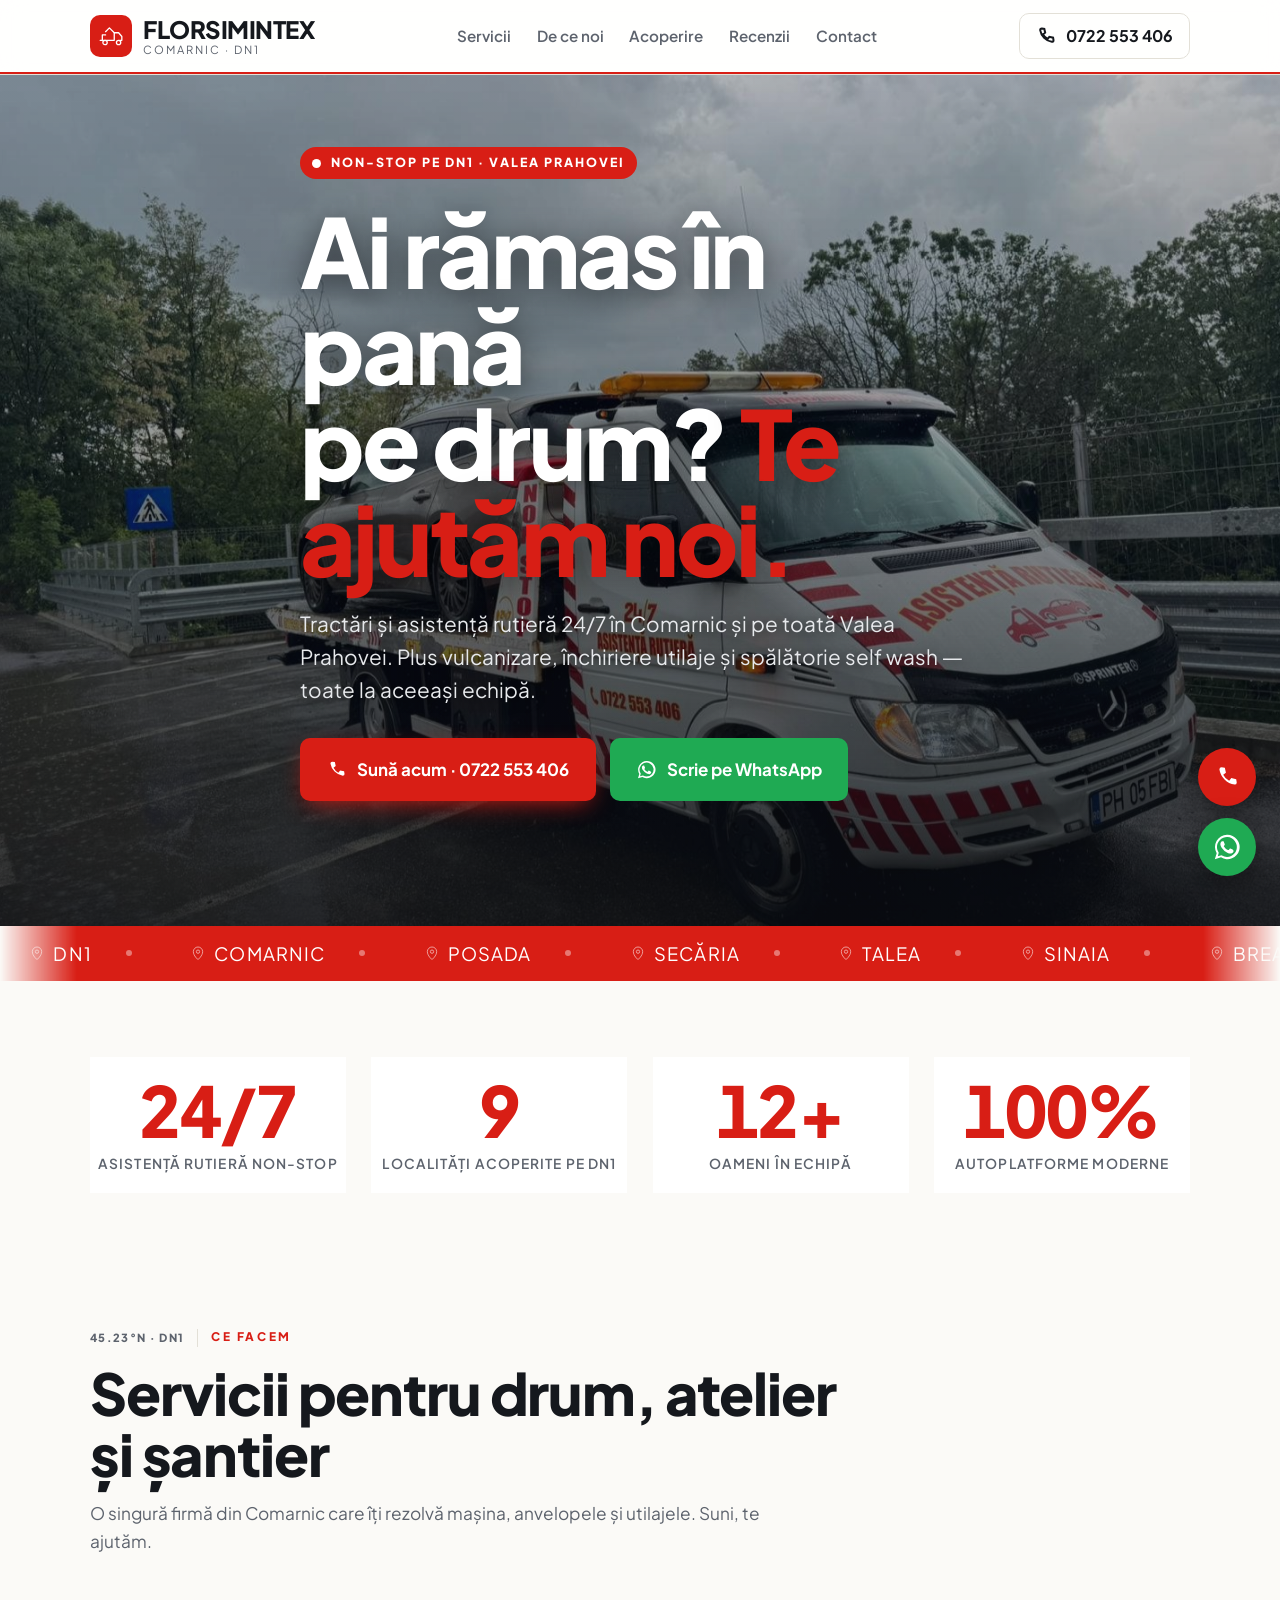
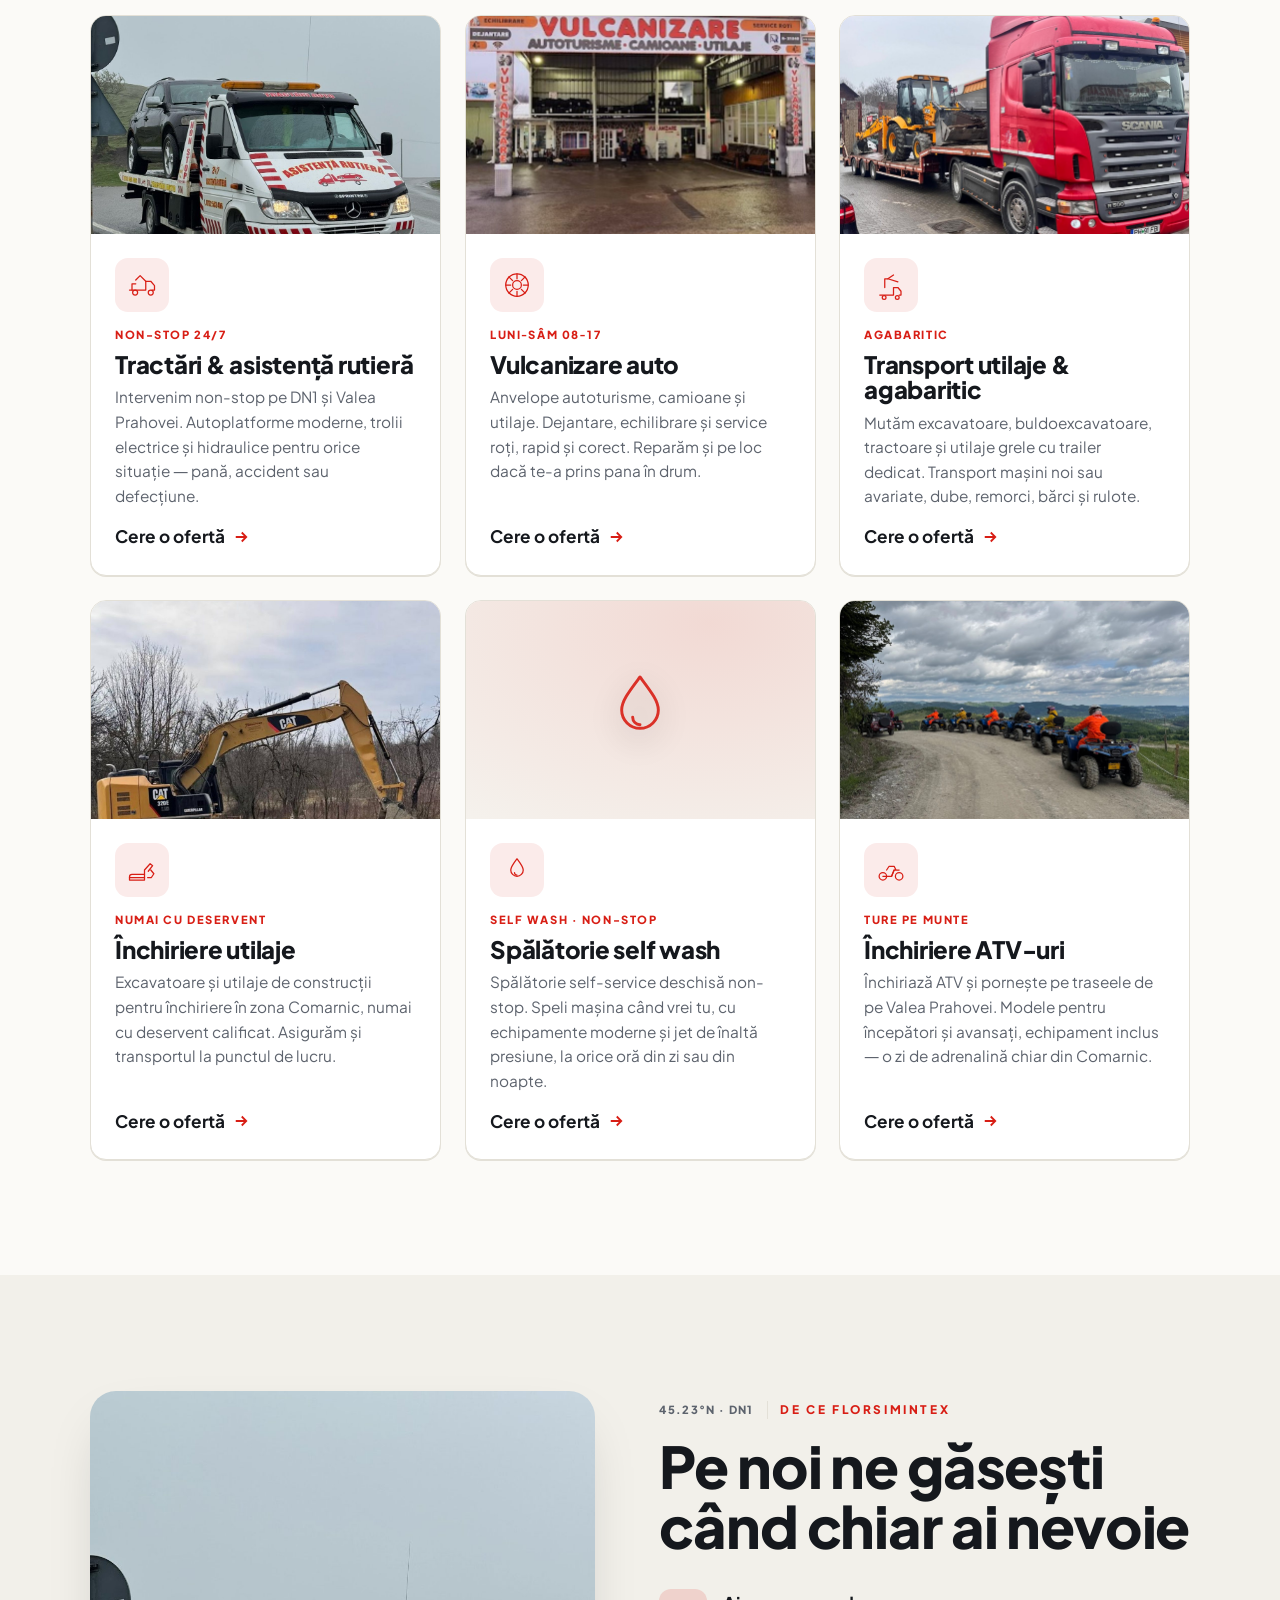
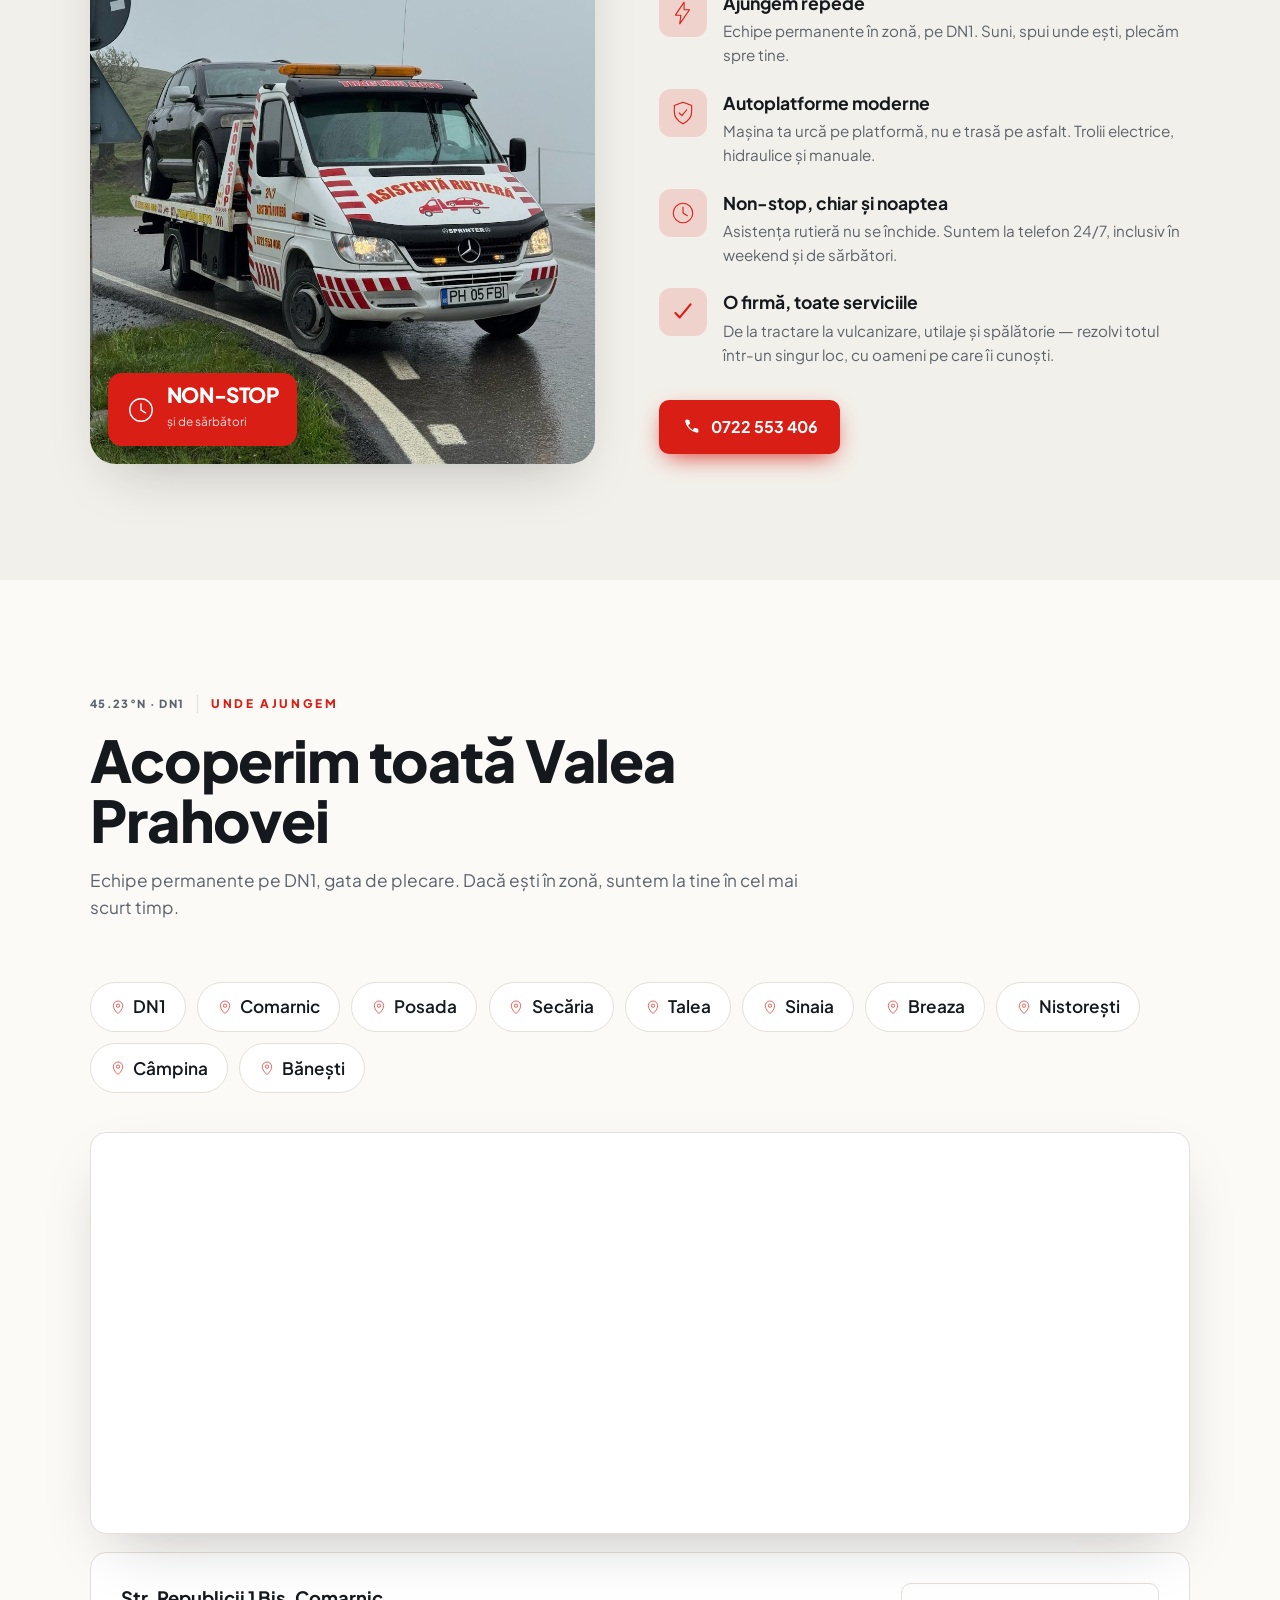
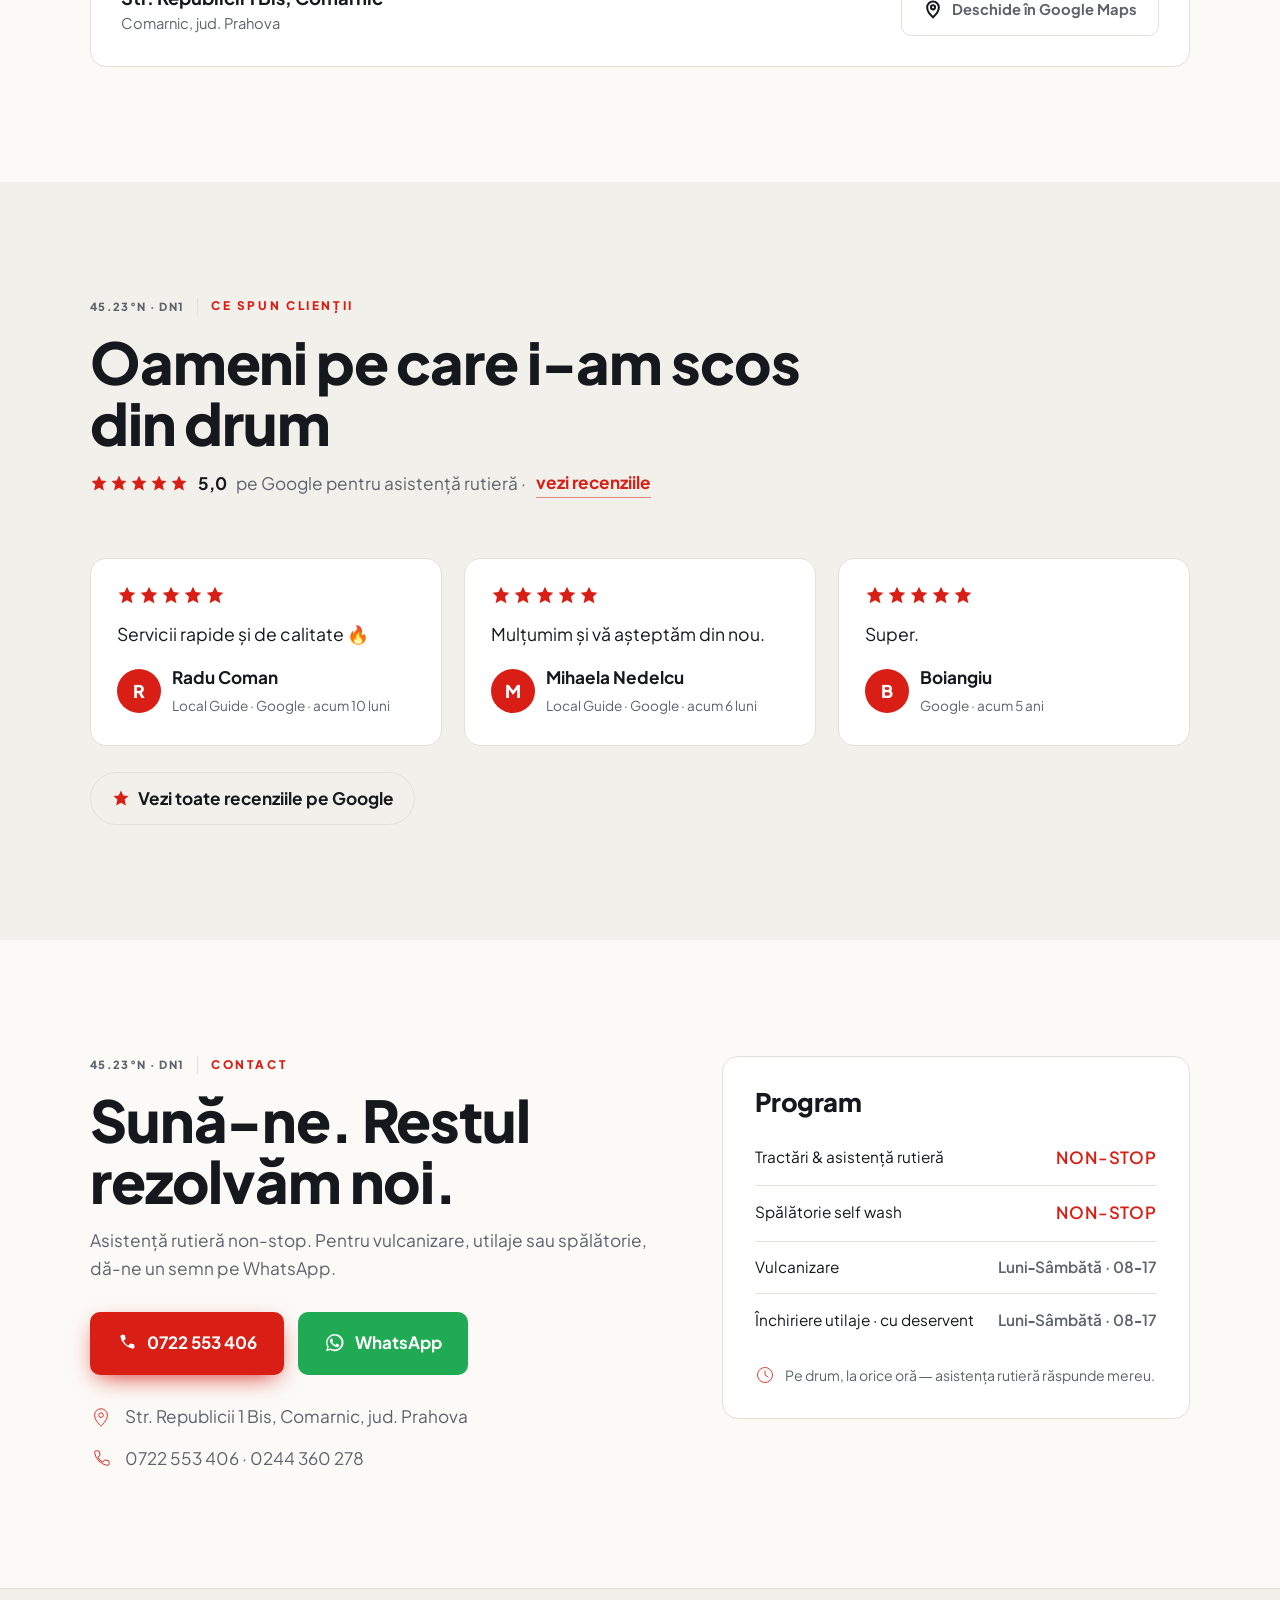
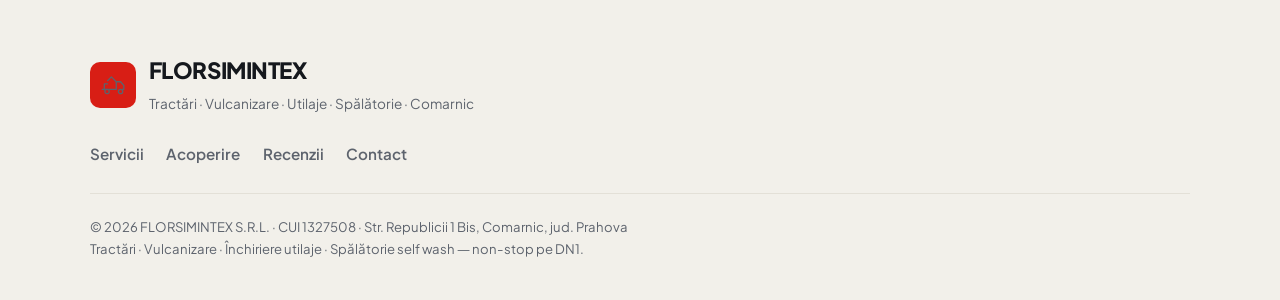
==== clean.html @ 1dc15931 "Hartă: pin pe profilul de vulcanizare (Str. Republicii 1 Bis) + zoom mai apropiat" ====
<!doctype html>
<html lang="ro" class="theme-clean">
<head>
<meta charset="utf-8">
<meta name="viewport" content="width=device-width, initial-scale=1">
<title>FLORSIMINTEX Comarnic — Tractări non-stop, Vulcanizare, Utilaje & Spălătorie</title>
<meta name="description" content="Tractări auto și asistență rutieră non-stop pe DN1 și Valea Prahovei. Vulcanizare, transport și închiriere utilaje, spălătorie auto în Comarnic, Prahova. Sună 0722 553 406.">
<meta name="theme-color" content="#0d0f12">
<meta property="og:title" content="FLORSIMINTEX Comarnic — Tractări non-stop, Vulcanizare, Utilaje & Spălătorie">
<meta property="og:description" content="Tractări auto și asistență rutieră non-stop pe DN1 și Valea Prahovei. Vulcanizare, transport și închiriere utilaje, spălătorie auto în Comarnic, Prahova. Sună 0722 553 406.">
<meta property="og:type" content="website">
<meta property="og:image" content="assets/images/hero-tractare.jpg">
<link rel="preload" as="image" href="assets/images/hero-tractare.jpg" fetchpriority="high">
<link rel="stylesheet" href="css/base.css">
<link rel="stylesheet" href="css/components.css">
<link rel="stylesheet" href="css/theme-clean.css">
<script type="application/ld+json">{"@context":"https://schema.org","@type":"AutoRepair","name":"FLORSIMINTEX S.R.L.","image":"assets/images/hero-tractare.jpg","telephone":"+40722553406","address":{"@type":"PostalAddress","streetAddress":"Str. Republicii 1 Bis","addressLocality":"Comarnic","addressRegion":"Prahova","addressCountry":"RO"},"areaServed":["DN1","Comarnic","Posada","Secăria","Talea","Sinaia","Breaza","Nistorești","Câmpina","Bănești"],"openingHours":"Mo-Su 00:00-24:00","makesOffer":[{"@type":"Offer","name":"Tractări & asistență rutieră"},{"@type":"Offer","name":"Vulcanizare auto"},{"@type":"Offer","name":"Transport utilaje & agabaritic"},{"@type":"Offer","name":"Închiriere utilaje"},{"@type":"Offer","name":"Spălătorie self wash"},{"@type":"Offer","name":"Închiriere ATV-uri"}],"aggregateRating":{"@type":"AggregateRating","ratingValue":"5.0","reviewCount":"3"}}</script>
</head>
<body>

<a class="skip" href="#main">Sari la conținut</a>

<header class="site-head" id="top">
  <div class="wrap head-inner">
    <a class="brand" href="#top" aria-label="FLORSIMINTEX — acasă">
      <span class="brand-mark"><svg viewBox="0 0 48 48" aria-hidden="true"><path d="M4 32h26V18h8l6 7v7h-4"/><path d="M30 18l-9-9-7 7"/><circle cx="13" cy="36" r="4"/><circle cx="38" cy="36" r="4"/><path d="M8 32V22h6"/></svg></span>
      <span class="brand-txt"><b>FLORSIMINTEX</b><i>Comarnic · DN1</i></span>
    </a>
    <nav class="nav" aria-label="Principal">
      <a href="#servicii">Servicii</a>
      <a href="#dece">De ce noi</a>
      <a href="#acoperire">Acoperire</a>
      <a href="#recenzii">Recenzii</a>
      <a href="#contact">Contact</a>
    </nav>
    <div class="head-cta">
      <a class="btn btn-ghost" href="tel:+40722553406"><svg viewBox="0 0 48 48" aria-hidden="true"><path d="M14 6l6 1 2 9-5 4a24 24 0 0 0 11 11l4-5 9 2 1 6a4 4 0 0 1-4 4A34 34 0 0 1 10 10a4 4 0 0 1 4-4z"/></svg><span>0722 553 406</span></a>
      <button class="burger" aria-label="Meniu" aria-expanded="false"><span></span><span></span><span></span></button>
    </div>
  </div>
  <div class="chevron-bar" aria-hidden="true"><span class="chevron-bar__fill"></span></div>
</header>

<main id="main">

  <!-- HERO -->
  <section class="hero">
    <div class="hero-media"><img src="assets/images/hero-tractare.jpg" alt="Autospeciala FLORSIMINTEX tractând un autoturism pe DN1" width="1600" height="1200" fetchpriority="high"></div>
    <div class="hero-overlay"></div>
    <div class="hero-sweep" aria-hidden="true"></div>
    <div class="wrap hero-inner">
      <p class="eyebrow reveal"><span class="ping"></span> Non-stop pe DN1 · Valea Prahovei</p>
      <h1 class="reveal">Ai rămas în pană<br>pe drum? <em>Te ajutăm noi.</em></h1>
      <p class="lead reveal">Tractări și asistență rutieră 24/7 în Comarnic și pe toată Valea Prahovei. Plus vulcanizare, închiriere utilaje și spălătorie self wash — toate la aceeași echipă.</p>
      <div class="hero-actions reveal">
        <a class="btn btn-call" href="tel:+40722553406"><svg viewBox="0 0 48 48" aria-hidden="true"><path d="M14 6l6 1 2 9-5 4a24 24 0 0 0 11 11l4-5 9 2 1 6a4 4 0 0 1-4 4A34 34 0 0 1 10 10a4 4 0 0 1 4-4z"/></svg><span>Sună acum · 0722 553 406</span></a>
        <a class="btn btn-wa" href="https://wa.me/40722553406?text=Bun%C4%83%20ziua!%20Am%20nevoie%20de%20ajutor%20%E2%80%94%20" target="_blank" rel="noopener"><svg viewBox="0 0 32 32" aria-hidden="true"><path d="M16 3a13 13 0 0 0-11 19.6L3 29l6.6-2a13 13 0 1 0 6.4-24zm0 23.6a10.6 10.6 0 0 1-5.4-1.5l-.4-.2-4 1 1-3.9-.3-.4A10.6 10.6 0 1 1 16 26.6zm6-7.9c-.3-.2-2-1-2.3-1.1-.3-.1-.5-.2-.8.2s-.9 1.1-1.1 1.3-.4.2-.8 0a8.6 8.6 0 0 1-4.3-3.7c-.3-.6.3-.5.9-1.8.1-.2 0-.4 0-.6s-.8-1.9-1-2.6c-.3-.7-.6-.6-.8-.6h-.7a1.3 1.3 0 0 0-1 .4 4 4 0 0 0-1.2 2.9 6.9 6.9 0 0 0 1.4 3.6 15.7 15.7 0 0 0 6 5.3c2.2 1 3 1 4.1.9a3.5 3.5 0 0 0 2.3-1.6 2.9 2.9 0 0 0 .2-1.6c0-.2-.3-.3-.6-.5z"/></svg><span>Scrie pe WhatsApp</span></a>
      </div>
      <ul class="hero-chips reveal">
        <li><svg viewBox="0 0 24 24" aria-hidden="true"><path d="M5 13l4 4 10-12"/></svg> Ajungem rapid</li>
        <li><svg viewBox="0 0 24 24" aria-hidden="true"><path d="M5 13l4 4 10-12"/></svg> Autoplatforme moderne</li>
        <li><svg viewBox="0 0 24 24" aria-hidden="true"><path d="M5 13l4 4 10-12"/></svg> Plata pe loc / card</li>
      </ul>
    </div>
  </section>

  <!-- TICKER ZONE -->
  <div class="ticker" aria-label="Zone acoperite">
    <div class="ticker-track">
      <span><svg viewBox="0 0 48 48" aria-hidden="true"><path d="M24 44s14-12 14-24a14 14 0 1 0-28 0c0 12 14 24 14 24z"/><circle cx="24" cy="20" r="5"/></svg>DN1</span><span><svg viewBox="0 0 48 48" aria-hidden="true"><path d="M24 44s14-12 14-24a14 14 0 1 0-28 0c0 12 14 24 14 24z"/><circle cx="24" cy="20" r="5"/></svg>Comarnic</span><span><svg viewBox="0 0 48 48" aria-hidden="true"><path d="M24 44s14-12 14-24a14 14 0 1 0-28 0c0 12 14 24 14 24z"/><circle cx="24" cy="20" r="5"/></svg>Posada</span><span><svg viewBox="0 0 48 48" aria-hidden="true"><path d="M24 44s14-12 14-24a14 14 0 1 0-28 0c0 12 14 24 14 24z"/><circle cx="24" cy="20" r="5"/></svg>Secăria</span><span><svg viewBox="0 0 48 48" aria-hidden="true"><path d="M24 44s14-12 14-24a14 14 0 1 0-28 0c0 12 14 24 14 24z"/><circle cx="24" cy="20" r="5"/></svg>Talea</span><span><svg viewBox="0 0 48 48" aria-hidden="true"><path d="M24 44s14-12 14-24a14 14 0 1 0-28 0c0 12 14 24 14 24z"/><circle cx="24" cy="20" r="5"/></svg>Sinaia</span><span><svg viewBox="0 0 48 48" aria-hidden="true"><path d="M24 44s14-12 14-24a14 14 0 1 0-28 0c0 12 14 24 14 24z"/><circle cx="24" cy="20" r="5"/></svg>Breaza</span><span><svg viewBox="0 0 48 48" aria-hidden="true"><path d="M24 44s14-12 14-24a14 14 0 1 0-28 0c0 12 14 24 14 24z"/><circle cx="24" cy="20" r="5"/></svg>Nistorești</span><span><svg viewBox="0 0 48 48" aria-hidden="true"><path d="M24 44s14-12 14-24a14 14 0 1 0-28 0c0 12 14 24 14 24z"/><circle cx="24" cy="20" r="5"/></svg>Câmpina</span><span><svg viewBox="0 0 48 48" aria-hidden="true"><path d="M24 44s14-12 14-24a14 14 0 1 0-28 0c0 12 14 24 14 24z"/><circle cx="24" cy="20" r="5"/></svg>Bănești</span><span><svg viewBox="0 0 48 48" aria-hidden="true"><path d="M24 44s14-12 14-24a14 14 0 1 0-28 0c0 12 14 24 14 24z"/><circle cx="24" cy="20" r="5"/></svg>DN1</span><span><svg viewBox="0 0 48 48" aria-hidden="true"><path d="M24 44s14-12 14-24a14 14 0 1 0-28 0c0 12 14 24 14 24z"/><circle cx="24" cy="20" r="5"/></svg>Comarnic</span><span><svg viewBox="0 0 48 48" aria-hidden="true"><path d="M24 44s14-12 14-24a14 14 0 1 0-28 0c0 12 14 24 14 24z"/><circle cx="24" cy="20" r="5"/></svg>Posada</span><span><svg viewBox="0 0 48 48" aria-hidden="true"><path d="M24 44s14-12 14-24a14 14 0 1 0-28 0c0 12 14 24 14 24z"/><circle cx="24" cy="20" r="5"/></svg>Secăria</span><span><svg viewBox="0 0 48 48" aria-hidden="true"><path d="M24 44s14-12 14-24a14 14 0 1 0-28 0c0 12 14 24 14 24z"/><circle cx="24" cy="20" r="5"/></svg>Talea</span><span><svg viewBox="0 0 48 48" aria-hidden="true"><path d="M24 44s14-12 14-24a14 14 0 1 0-28 0c0 12 14 24 14 24z"/><circle cx="24" cy="20" r="5"/></svg>Sinaia</span><span><svg viewBox="0 0 48 48" aria-hidden="true"><path d="M24 44s14-12 14-24a14 14 0 1 0-28 0c0 12 14 24 14 24z"/><circle cx="24" cy="20" r="5"/></svg>Breaza</span><span><svg viewBox="0 0 48 48" aria-hidden="true"><path d="M24 44s14-12 14-24a14 14 0 1 0-28 0c0 12 14 24 14 24z"/><circle cx="24" cy="20" r="5"/></svg>Nistorești</span><span><svg viewBox="0 0 48 48" aria-hidden="true"><path d="M24 44s14-12 14-24a14 14 0 1 0-28 0c0 12 14 24 14 24z"/><circle cx="24" cy="20" r="5"/></svg>Câmpina</span><span><svg viewBox="0 0 48 48" aria-hidden="true"><path d="M24 44s14-12 14-24a14 14 0 1 0-28 0c0 12 14 24 14 24z"/><circle cx="24" cy="20" r="5"/></svg>Bănești</span><span><svg viewBox="0 0 48 48" aria-hidden="true"><path d="M24 44s14-12 14-24a14 14 0 1 0-28 0c0 12 14 24 14 24z"/><circle cx="24" cy="20" r="5"/></svg>DN1</span><span><svg viewBox="0 0 48 48" aria-hidden="true"><path d="M24 44s14-12 14-24a14 14 0 1 0-28 0c0 12 14 24 14 24z"/><circle cx="24" cy="20" r="5"/></svg>Comarnic</span><span><svg viewBox="0 0 48 48" aria-hidden="true"><path d="M24 44s14-12 14-24a14 14 0 1 0-28 0c0 12 14 24 14 24z"/><circle cx="24" cy="20" r="5"/></svg>Posada</span><span><svg viewBox="0 0 48 48" aria-hidden="true"><path d="M24 44s14-12 14-24a14 14 0 1 0-28 0c0 12 14 24 14 24z"/><circle cx="24" cy="20" r="5"/></svg>Secăria</span><span><svg viewBox="0 0 48 48" aria-hidden="true"><path d="M24 44s14-12 14-24a14 14 0 1 0-28 0c0 12 14 24 14 24z"/><circle cx="24" cy="20" r="5"/></svg>Talea</span><span><svg viewBox="0 0 48 48" aria-hidden="true"><path d="M24 44s14-12 14-24a14 14 0 1 0-28 0c0 12 14 24 14 24z"/><circle cx="24" cy="20" r="5"/></svg>Sinaia</span><span><svg viewBox="0 0 48 48" aria-hidden="true"><path d="M24 44s14-12 14-24a14 14 0 1 0-28 0c0 12 14 24 14 24z"/><circle cx="24" cy="20" r="5"/></svg>Breaza</span><span><svg viewBox="0 0 48 48" aria-hidden="true"><path d="M24 44s14-12 14-24a14 14 0 1 0-28 0c0 12 14 24 14 24z"/><circle cx="24" cy="20" r="5"/></svg>Nistorești</span><span><svg viewBox="0 0 48 48" aria-hidden="true"><path d="M24 44s14-12 14-24a14 14 0 1 0-28 0c0 12 14 24 14 24z"/><circle cx="24" cy="20" r="5"/></svg>Câmpina</span><span><svg viewBox="0 0 48 48" aria-hidden="true"><path d="M24 44s14-12 14-24a14 14 0 1 0-28 0c0 12 14 24 14 24z"/><circle cx="24" cy="20" r="5"/></svg>Bănești</span>
    </div>
  </div>

  <!-- STATS -->
  <section class="stats wrap">
    <div class="stat reveal"><b data-count="24/7">24/7</b><span>asistență rutieră non-stop</span></div><div class="stat reveal"><b data-count="9">9</b><span>localități acoperite pe DN1</span></div><div class="stat reveal"><b data-count="12+">12+</b><span>oameni în echipă</span></div><div class="stat reveal"><b data-count="100%">100%</b><span>autoplatforme moderne</span></div>
  </section>

  <!-- SERVICII -->
  <section class="section" id="servicii">
    <div class="wrap">
      <header class="sec-head reveal">
        <p class="kicker">Ce facem</p>
        <h2>Servicii pentru drum, atelier și șantier</h2>
        <p class="sub">O singură firmă din Comarnic care îți rezolvă mașina, anvelopele și utilajele. Suni, te ajutăm.</p>
      </header>
      <div class="services">
        
        <article class="card reveal has-img" style="--i:0">
          <span class="card-glow" aria-hidden="true"></span>
          <div class="card-media"><img src="assets/images/asistenta-rutiera.jpg" alt="Tractări & asistență rutieră — FLORSIMINTEX Comarnic" width="1400" height="1050" loading="lazy"></div>
          <div class="card-body">
            <span class="card-ico"><svg viewBox="0 0 48 48" aria-hidden="true"><path d="M4 32h26V18h8l6 7v7h-4"/><path d="M30 18l-9-9-7 7"/><circle cx="13" cy="36" r="4"/><circle cx="38" cy="36" r="4"/><path d="M8 32V22h6"/></svg></span>
            <span class="card-tag">NON-STOP 24/7</span>
            <h3>Tractări & asistență rutieră</h3>
            <p>Intervenim non-stop pe DN1 și Valea Prahovei. Autoplatforme moderne, trolii electrice și hidraulice pentru orice situație — pană, accident sau defecțiune.</p>
            <a class="card-link" href="https://wa.me/40722553406?text=Bun%C4%83%20ziua!%20Vreau%20detalii%20despre%3A%20Tract%C4%83ri%20%26%20asisten%C8%9B%C4%83%20rutier%C4%83" target="_blank" rel="noopener">Cere o ofertă <svg viewBox="0 0 24 24" aria-hidden="true"><path d="M5 12h14M13 6l6 6-6 6"/></svg></a>
          </div>
        </article>
        <article class="card reveal has-img" style="--i:1">
          <span class="card-glow" aria-hidden="true"></span>
          <div class="card-media"><img src="assets/images/vulcanizare-atelier.jpg" alt="Vulcanizare auto — FLORSIMINTEX Comarnic" width="1400" height="1050" loading="lazy"></div>
          <div class="card-body">
            <span class="card-ico"><svg viewBox="0 0 48 48" aria-hidden="true"><circle cx="24" cy="24" r="18"/><circle cx="24" cy="24" r="7"/><path d="M24 6v8M24 34v8M6 24h8M34 24h8M11 11l6 6M31 31l6 6M37 11l-6 6M17 31l-6 6"/></svg></span>
            <span class="card-tag">Luni–Sâm 08–17</span>
            <h3>Vulcanizare auto</h3>
            <p>Anvelope autoturisme, camioane și utilaje. Dejantare, echilibrare și service roți, rapid și corect. Reparăm și pe loc dacă te-a prins pana în drum.</p>
            <a class="card-link" href="https://wa.me/40722553406?text=Bun%C4%83%20ziua!%20Vreau%20detalii%20despre%3A%20Vulcanizare%20auto" target="_blank" rel="noopener">Cere o ofertă <svg viewBox="0 0 24 24" aria-hidden="true"><path d="M5 12h14M13 6l6 6-6 6"/></svg></a>
          </div>
        </article>
        <article class="card reveal has-img" style="--i:2">
          <span class="card-glow" aria-hidden="true"></span>
          <div class="card-media"><img src="assets/images/transport-utilaje.jpg" alt="Transport utilaje & agabaritic — FLORSIMINTEX Comarnic" width="1400" height="1050" loading="lazy"></div>
          <div class="card-body">
            <span class="card-ico"><svg viewBox="0 0 48 48" aria-hidden="true"><path d="M6 40h22V28h7l5 6v6h-3"/><path d="M14 28V14h5l16 5"/><path d="M19 14l9-6"/><circle cx="13" cy="44" r="3"/><circle cx="34" cy="44" r="3"/></svg></span>
            <span class="card-tag">Agabaritic</span>
            <h3>Transport utilaje & agabaritic</h3>
            <p>Mutăm excavatoare, buldoexcavatoare, tractoare și utilaje grele cu trailer dedicat. Transport mașini noi sau avariate, dube, remorci, bărci și rulote.</p>
            <a class="card-link" href="https://wa.me/40722553406?text=Bun%C4%83%20ziua!%20Vreau%20detalii%20despre%3A%20Transport%20utilaje%20%26%20agabaritic" target="_blank" rel="noopener">Cere o ofertă <svg viewBox="0 0 24 24" aria-hidden="true"><path d="M5 12h14M13 6l6 6-6 6"/></svg></a>
          </div>
        </article>
        <article class="card reveal has-img" style="--i:3">
          <span class="card-glow" aria-hidden="true"></span>
          <div class="card-media"><img src="assets/images/inchiriere-utilaje.jpg" alt="Închiriere utilaje — FLORSIMINTEX Comarnic" width="1400" height="1050" loading="lazy"></div>
          <div class="card-body">
            <span class="card-ico"><svg viewBox="0 0 48 48" aria-hidden="true"><path d="M4 40h24v-9H8a4 4 0 0 0-4 4z"/><path d="M28 31v-7l9-10 4 3-7 9"/><path d="M38 24l5 6-4 6h-6"/><path d="M4 36h24"/></svg></span>
            <span class="card-tag">Numai cu deservent</span>
            <h3>Închiriere utilaje</h3>
            <p>Excavatoare și utilaje de construcții pentru închiriere în zona Comarnic, numai cu deservent calificat. Asigurăm și transportul la punctul de lucru.</p>
            <a class="card-link" href="https://wa.me/40722553406?text=Bun%C4%83%20ziua!%20Vreau%20detalii%20despre%3A%20%C3%8Enchiriere%20utilaje" target="_blank" rel="noopener">Cere o ofertă <svg viewBox="0 0 24 24" aria-hidden="true"><path d="M5 12h14M13 6l6 6-6 6"/></svg></a>
          </div>
        </article>
        <article class="card reveal no-img" style="--i:4">
          <span class="card-glow" aria-hidden="true"></span>
          <div class="card-media card-media--ph" aria-hidden="true"><span class="ph-ico"><svg viewBox="0 0 48 48" aria-hidden="true"><path d="M24 6c-6 8-10 13-10 18a10 10 0 0 0 20 0c0-5-4-10-10-18z"/><path d="M20 28a4 4 0 0 0 4 4"/></svg></span></div>
          <div class="card-body">
            <span class="card-ico"><svg viewBox="0 0 48 48" aria-hidden="true"><path d="M24 6c-6 8-10 13-10 18a10 10 0 0 0 20 0c0-5-4-10-10-18z"/><path d="M20 28a4 4 0 0 0 4 4"/></svg></span>
            <span class="card-tag">Self wash · non-stop</span>
            <h3>Spălătorie self wash</h3>
            <p>Spălătorie self-service deschisă non-stop. Speli mașina când vrei tu, cu echipamente moderne și jet de înaltă presiune, la orice oră din zi sau din noapte.</p>
            <a class="card-link" href="https://wa.me/40722553406?text=Bun%C4%83%20ziua!%20Vreau%20detalii%20despre%3A%20Sp%C4%83l%C4%83torie%20self%20wash" target="_blank" rel="noopener">Cere o ofertă <svg viewBox="0 0 24 24" aria-hidden="true"><path d="M5 12h14M13 6l6 6-6 6"/></svg></a>
          </div>
        </article>
        <article class="card reveal has-img" style="--i:5">
          <span class="card-glow" aria-hidden="true"></span>
          <div class="card-media"><img src="assets/images/inchiriere-atv.jpg" alt="Închiriere ATV-uri — FLORSIMINTEX Comarnic" width="1400" height="1050" loading="lazy"></div>
          <div class="card-body">
            <span class="card-ico"><svg viewBox="0 0 48 48" aria-hidden="true"><circle cx="11" cy="34" r="6"/><circle cx="37" cy="34" r="6"/><path d="M11 34h14l4-10h8M17 24l4-6h8l3 6"/><path d="M29 24l-4 10"/></svg></span>
            <span class="card-tag">Ture pe munte</span>
            <h3>Închiriere ATV-uri</h3>
            <p>Închiriază ATV și pornește pe traseele de pe Valea Prahovei. Modele pentru începători și avansați, echipament inclus — o zi de adrenalină chiar din Comarnic.</p>
            <a class="card-link" href="https://wa.me/40722553406?text=Bun%C4%83%20ziua!%20Vreau%20detalii%20despre%3A%20%C3%8Enchiriere%20ATV-uri" target="_blank" rel="noopener">Cere o ofertă <svg viewBox="0 0 24 24" aria-hidden="true"><path d="M5 12h14M13 6l6 6-6 6"/></svg></a>
          </div>
        </article>
      </div>
    </div>
  </section>

  <!-- DE CE NOI -->
  <section class="section section-alt" id="dece">
    <div class="wrap feature">
      <div class="feature-media reveal">
        <img src="assets/images/asistenta-rutiera.jpg" alt="Platformă de asistență rutieră non-stop FLORSIMINTEX" width="1000" height="1333" loading="lazy">
        <div class="feature-badge"><svg viewBox="0 0 48 48" aria-hidden="true"><circle cx="24" cy="24" r="18"/><path d="M24 13v11l8 5"/></svg><div><b>NON-STOP</b><span>și de sărbători</span></div></div>
      </div>
      <div class="feature-text">
        <p class="kicker reveal">De ce FLORSIMINTEX</p>
        <h2 class="reveal">Pe noi ne găsești când chiar ai nevoie</h2>
        <ul class="why">
          <li class="reveal"><span class="why-ico"><svg viewBox="0 0 48 48" aria-hidden="true"><path d="M26 4 10 28h10l-2 16 18-26H26z"/></svg></span><div><b>Ajungem repede</b><p>Echipe permanente în zonă, pe DN1. Suni, spui unde ești, plecăm spre tine.</p></div></li><li class="reveal"><span class="why-ico"><svg viewBox="0 0 48 48" aria-hidden="true"><path d="M24 4l16 6v12c0 11-7 17-16 22-9-5-16-11-16-22V10z"/><path d="M17 24l5 5 9-11"/></svg></span><div><b>Autoplatforme moderne</b><p>Mașina ta urcă pe platformă, nu e trasă pe asfalt. Trolii electrice, hidraulice și manuale.</p></div></li><li class="reveal"><span class="why-ico"><svg viewBox="0 0 48 48" aria-hidden="true"><circle cx="24" cy="24" r="18"/><path d="M24 13v11l8 5"/></svg></span><div><b>Non-stop, chiar și noaptea</b><p>Asistența rutieră nu se închide. Suntem la telefon 24/7, inclusiv în weekend și de sărbători.</p></div></li><li class="reveal"><span class="why-ico"><svg viewBox="0 0 24 24" aria-hidden="true"><path d="M5 13l4 4 10-12"/></svg></span><div><b>O firmă, toate serviciile</b><p>De la tractare la vulcanizare, utilaje și spălătorie — rezolvi totul într-un singur loc, cu oameni pe care îi cunoști.</p></div></li>
        </ul>
        <a class="btn btn-call reveal" href="tel:+40722553406"><svg viewBox="0 0 48 48" aria-hidden="true"><path d="M14 6l6 1 2 9-5 4a24 24 0 0 0 11 11l4-5 9 2 1 6a4 4 0 0 1-4 4A34 34 0 0 1 10 10a4 4 0 0 1 4-4z"/></svg><span>0722 553 406</span></a>
      </div>
    </div>
  </section>

  <!-- ACOPERIRE -->
  <section class="section" id="acoperire">
    <div class="wrap">
      <header class="sec-head reveal">
        <p class="kicker">Unde ajungem</p>
        <h2>Acoperim toată Valea Prahovei</h2>
        <p class="sub">Echipe permanente pe DN1, gata de plecare. Dacă ești în zonă, suntem la tine în cel mai scurt timp.</p>
      </header>
      <div class="areas reveal">
        <span class="area-pill"><svg viewBox="0 0 48 48" aria-hidden="true"><path d="M24 44s14-12 14-24a14 14 0 1 0-28 0c0 12 14 24 14 24z"/><circle cx="24" cy="20" r="5"/></svg>DN1</span><span class="area-pill"><svg viewBox="0 0 48 48" aria-hidden="true"><path d="M24 44s14-12 14-24a14 14 0 1 0-28 0c0 12 14 24 14 24z"/><circle cx="24" cy="20" r="5"/></svg>Comarnic</span><span class="area-pill"><svg viewBox="0 0 48 48" aria-hidden="true"><path d="M24 44s14-12 14-24a14 14 0 1 0-28 0c0 12 14 24 14 24z"/><circle cx="24" cy="20" r="5"/></svg>Posada</span><span class="area-pill"><svg viewBox="0 0 48 48" aria-hidden="true"><path d="M24 44s14-12 14-24a14 14 0 1 0-28 0c0 12 14 24 14 24z"/><circle cx="24" cy="20" r="5"/></svg>Secăria</span><span class="area-pill"><svg viewBox="0 0 48 48" aria-hidden="true"><path d="M24 44s14-12 14-24a14 14 0 1 0-28 0c0 12 14 24 14 24z"/><circle cx="24" cy="20" r="5"/></svg>Talea</span><span class="area-pill"><svg viewBox="0 0 48 48" aria-hidden="true"><path d="M24 44s14-12 14-24a14 14 0 1 0-28 0c0 12 14 24 14 24z"/><circle cx="24" cy="20" r="5"/></svg>Sinaia</span><span class="area-pill"><svg viewBox="0 0 48 48" aria-hidden="true"><path d="M24 44s14-12 14-24a14 14 0 1 0-28 0c0 12 14 24 14 24z"/><circle cx="24" cy="20" r="5"/></svg>Breaza</span><span class="area-pill"><svg viewBox="0 0 48 48" aria-hidden="true"><path d="M24 44s14-12 14-24a14 14 0 1 0-28 0c0 12 14 24 14 24z"/><circle cx="24" cy="20" r="5"/></svg>Nistorești</span><span class="area-pill"><svg viewBox="0 0 48 48" aria-hidden="true"><path d="M24 44s14-12 14-24a14 14 0 1 0-28 0c0 12 14 24 14 24z"/><circle cx="24" cy="20" r="5"/></svg>Câmpina</span><span class="area-pill"><svg viewBox="0 0 48 48" aria-hidden="true"><path d="M24 44s14-12 14-24a14 14 0 1 0-28 0c0 12 14 24 14 24z"/><circle cx="24" cy="20" r="5"/></svg>Bănești</span>
      </div>
      <div class="map-embed reveal">
        <iframe title="Hartă FLORSIMINTEX — Str. Republicii 1 Bis, Comarnic" src="https://www.google.com/maps?q=VULCANIZARE%20AUTO%20COMARNIC%2C%20Str.%20Republicii%201%20Bis%2C%20Comarnic%2C%20Prahova&z=15&output=embed" loading="lazy" referrerpolicy="no-referrer-when-downgrade"></iframe>
      </div>
      <div class="map-cta reveal">
        <div>
          <b>Str. Republicii 1 Bis, Comarnic</b>
          <span>Comarnic, jud. Prahova</span>
        </div>
        <a class="btn btn-ghost" href="https://maps.app.goo.gl/q3RN5pKrEn8EoF1H6" target="_blank" rel="noopener"><svg viewBox="0 0 48 48" aria-hidden="true"><path d="M24 44s14-12 14-24a14 14 0 1 0-28 0c0 12 14 24 14 24z"/><circle cx="24" cy="20" r="5"/></svg><span>Deschide în Google Maps</span></a>
      </div>
    </div>
  </section>

  <!-- RECENZII -->
  <section class="section section-alt" id="recenzii">
    <div class="wrap">
      <header class="sec-head reveal">
        <p class="kicker">Ce spun clienții</p>
        <h2>Oameni pe care i-am scos din drum</h2>
        <div class="rating-line reveal"><span class="stars"><svg viewBox="0 0 24 24" class="star" aria-hidden="true"><path d="M12 2l3 6.5 7 .8-5.2 4.7L18.5 22 12 18.3 5.5 22l1.7-8L2 9.3l7-.8z"/></svg><svg viewBox="0 0 24 24" class="star" aria-hidden="true"><path d="M12 2l3 6.5 7 .8-5.2 4.7L18.5 22 12 18.3 5.5 22l1.7-8L2 9.3l7-.8z"/></svg><svg viewBox="0 0 24 24" class="star" aria-hidden="true"><path d="M12 2l3 6.5 7 .8-5.2 4.7L18.5 22 12 18.3 5.5 22l1.7-8L2 9.3l7-.8z"/></svg><svg viewBox="0 0 24 24" class="star" aria-hidden="true"><path d="M12 2l3 6.5 7 .8-5.2 4.7L18.5 22 12 18.3 5.5 22l1.7-8L2 9.3l7-.8z"/></svg><svg viewBox="0 0 24 24" class="star" aria-hidden="true"><path d="M12 2l3 6.5 7 .8-5.2 4.7L18.5 22 12 18.3 5.5 22l1.7-8L2 9.3l7-.8z"/></svg></span> <b>5,0</b> pe Google pentru asistență rutieră · <a class="rating-link" href="https://maps.app.goo.gl/4gYi3hnEfFh5eGaT8" target="_blank" rel="noopener">vezi recenziile</a></div>
      </header>
      <div class="reviews" id="reviews-track">
        
        <figure class="review reveal">
          <span class="stars"><svg viewBox="0 0 24 24" class="star" aria-hidden="true"><path d="M12 2l3 6.5 7 .8-5.2 4.7L18.5 22 12 18.3 5.5 22l1.7-8L2 9.3l7-.8z"/></svg><svg viewBox="0 0 24 24" class="star" aria-hidden="true"><path d="M12 2l3 6.5 7 .8-5.2 4.7L18.5 22 12 18.3 5.5 22l1.7-8L2 9.3l7-.8z"/></svg><svg viewBox="0 0 24 24" class="star" aria-hidden="true"><path d="M12 2l3 6.5 7 .8-5.2 4.7L18.5 22 12 18.3 5.5 22l1.7-8L2 9.3l7-.8z"/></svg><svg viewBox="0 0 24 24" class="star" aria-hidden="true"><path d="M12 2l3 6.5 7 .8-5.2 4.7L18.5 22 12 18.3 5.5 22l1.7-8L2 9.3l7-.8z"/></svg><svg viewBox="0 0 24 24" class="star" aria-hidden="true"><path d="M12 2l3 6.5 7 .8-5.2 4.7L18.5 22 12 18.3 5.5 22l1.7-8L2 9.3l7-.8z"/></svg></span>
          <blockquote>Servicii rapide și de calitate 🔥</blockquote>
          <figcaption><span class="avatar">R</span><span><b>Radu Coman</b><i>Local Guide · Google · acum 10 luni</i></span></figcaption>
        </figure>
        <figure class="review reveal">
          <span class="stars"><svg viewBox="0 0 24 24" class="star" aria-hidden="true"><path d="M12 2l3 6.5 7 .8-5.2 4.7L18.5 22 12 18.3 5.5 22l1.7-8L2 9.3l7-.8z"/></svg><svg viewBox="0 0 24 24" class="star" aria-hidden="true"><path d="M12 2l3 6.5 7 .8-5.2 4.7L18.5 22 12 18.3 5.5 22l1.7-8L2 9.3l7-.8z"/></svg><svg viewBox="0 0 24 24" class="star" aria-hidden="true"><path d="M12 2l3 6.5 7 .8-5.2 4.7L18.5 22 12 18.3 5.5 22l1.7-8L2 9.3l7-.8z"/></svg><svg viewBox="0 0 24 24" class="star" aria-hidden="true"><path d="M12 2l3 6.5 7 .8-5.2 4.7L18.5 22 12 18.3 5.5 22l1.7-8L2 9.3l7-.8z"/></svg><svg viewBox="0 0 24 24" class="star" aria-hidden="true"><path d="M12 2l3 6.5 7 .8-5.2 4.7L18.5 22 12 18.3 5.5 22l1.7-8L2 9.3l7-.8z"/></svg></span>
          <blockquote>Mulțumim și vă așteptăm din nou.</blockquote>
          <figcaption><span class="avatar">M</span><span><b>Mihaela Nedelcu</b><i>Local Guide · Google · acum 6 luni</i></span></figcaption>
        </figure>
        <figure class="review reveal">
          <span class="stars"><svg viewBox="0 0 24 24" class="star" aria-hidden="true"><path d="M12 2l3 6.5 7 .8-5.2 4.7L18.5 22 12 18.3 5.5 22l1.7-8L2 9.3l7-.8z"/></svg><svg viewBox="0 0 24 24" class="star" aria-hidden="true"><path d="M12 2l3 6.5 7 .8-5.2 4.7L18.5 22 12 18.3 5.5 22l1.7-8L2 9.3l7-.8z"/></svg><svg viewBox="0 0 24 24" class="star" aria-hidden="true"><path d="M12 2l3 6.5 7 .8-5.2 4.7L18.5 22 12 18.3 5.5 22l1.7-8L2 9.3l7-.8z"/></svg><svg viewBox="0 0 24 24" class="star" aria-hidden="true"><path d="M12 2l3 6.5 7 .8-5.2 4.7L18.5 22 12 18.3 5.5 22l1.7-8L2 9.3l7-.8z"/></svg><svg viewBox="0 0 24 24" class="star" aria-hidden="true"><path d="M12 2l3 6.5 7 .8-5.2 4.7L18.5 22 12 18.3 5.5 22l1.7-8L2 9.3l7-.8z"/></svg></span>
          <blockquote>Super.</blockquote>
          <figcaption><span class="avatar">B</span><span><b>Boiangiu</b><i>Google · acum 5 ani</i></span></figcaption>
        </figure>
      </div>
      <div class="review-dots" aria-label="Navigare recenzii"></div>
      <a class="reviews-all reveal" href="https://maps.app.goo.gl/4gYi3hnEfFh5eGaT8" target="_blank" rel="noopener"><svg viewBox="0 0 24 24" class="star" aria-hidden="true"><path d="M12 2l3 6.5 7 .8-5.2 4.7L18.5 22 12 18.3 5.5 22l1.7-8L2 9.3l7-.8z"/></svg><span>Vezi toate recenziile pe Google</span></a>
    </div>
  </section>

  <!-- CONTACT / CTA -->
  <section class="section contact" id="contact">
    <div class="wrap contact-inner">
      <div class="contact-text">
        <p class="kicker reveal">Contact</p>
        <h2 class="reveal">Sună-ne. Restul rezolvăm noi.</h2>
        <p class="sub reveal">Asistență rutieră non-stop. Pentru vulcanizare, utilaje sau spălătorie, dă-ne un semn pe WhatsApp.</p>
        <div class="contact-actions reveal">
          <a class="btn btn-call" href="tel:+40722553406"><svg viewBox="0 0 48 48" aria-hidden="true"><path d="M14 6l6 1 2 9-5 4a24 24 0 0 0 11 11l4-5 9 2 1 6a4 4 0 0 1-4 4A34 34 0 0 1 10 10a4 4 0 0 1 4-4z"/></svg><span>0722 553 406</span></a>
          <a class="btn btn-wa" href="https://wa.me/40722553406?text=Bun%C4%83%20ziua!%20Am%20nevoie%20de%20ajutor%20%E2%80%94%20" target="_blank" rel="noopener"><svg viewBox="0 0 32 32" aria-hidden="true"><path d="M16 3a13 13 0 0 0-11 19.6L3 29l6.6-2a13 13 0 1 0 6.4-24zm0 23.6a10.6 10.6 0 0 1-5.4-1.5l-.4-.2-4 1 1-3.9-.3-.4A10.6 10.6 0 1 1 16 26.6zm6-7.9c-.3-.2-2-1-2.3-1.1-.3-.1-.5-.2-.8.2s-.9 1.1-1.1 1.3-.4.2-.8 0a8.6 8.6 0 0 1-4.3-3.7c-.3-.6.3-.5.9-1.8.1-.2 0-.4 0-.6s-.8-1.9-1-2.6c-.3-.7-.6-.6-.8-.6h-.7a1.3 1.3 0 0 0-1 .4 4 4 0 0 0-1.2 2.9 6.9 6.9 0 0 0 1.4 3.6 15.7 15.7 0 0 0 6 5.3c2.2 1 3 1 4.1.9a3.5 3.5 0 0 0 2.3-1.6 2.9 2.9 0 0 0 .2-1.6c0-.2-.3-.3-.6-.5z"/></svg><span>WhatsApp</span></a>
        </div>
        <ul class="contact-list reveal">
          <li><svg viewBox="0 0 48 48" aria-hidden="true"><path d="M24 44s14-12 14-24a14 14 0 1 0-28 0c0 12 14 24 14 24z"/><circle cx="24" cy="20" r="5"/></svg><span>Str. Republicii 1 Bis, Comarnic, jud. Prahova</span></li>
          <li><svg viewBox="0 0 48 48" aria-hidden="true"><path d="M14 6l6 1 2 9-5 4a24 24 0 0 0 11 11l4-5 9 2 1 6a4 4 0 0 1-4 4A34 34 0 0 1 10 10a4 4 0 0 1 4-4z"/></svg><span>0722 553 406 · 0244 360 278</span></li>
        </ul>
      </div>
      <div class="hours reveal">
        <h3>Program</h3>
        <table>
          <tr><td>Tractări & asistență rutieră</td><td class="hl">NON-STOP</td></tr>
          <tr><td>Spălătorie self wash</td><td class="hl">NON-STOP</td></tr>
          <tr><td>Vulcanizare</td><td>Luni–Sâmbătă · 08–17</td></tr>
          <tr><td>Închiriere utilaje · cu deservent</td><td>Luni–Sâmbătă · 08–17</td></tr>
        </table>
        <p class="hours-note"><svg viewBox="0 0 48 48" aria-hidden="true"><circle cx="24" cy="24" r="18"/><path d="M24 13v11l8 5"/></svg> Pe drum, la orice oră — asistența rutieră răspunde mereu.</p>
      </div>
    </div>
  </section>
</main>

<footer class="site-foot">
  <div class="wrap foot-inner">
    <div class="foot-brand">
      <span class="brand-mark"><svg viewBox="0 0 48 48" aria-hidden="true"><path d="M4 32h26V18h8l6 7v7h-4"/><path d="M30 18l-9-9-7 7"/><circle cx="13" cy="36" r="4"/><circle cx="38" cy="36" r="4"/><path d="M8 32V22h6"/></svg></span>
      <div><b>FLORSIMINTEX</b><span>Tractări · Vulcanizare · Utilaje · Spălătorie · Comarnic</span></div>
    </div>
    <nav class="foot-nav" aria-label="Footer">
      <a href="#servicii">Servicii</a><a href="#acoperire">Acoperire</a><a href="#recenzii">Recenzii</a><a href="#contact">Contact</a>
    </nav>
    <p class="foot-legal">© <span id="y"></span> FLORSIMINTEX S.R.L. · CUI 1327508 · Str. Republicii 1 Bis, Comarnic, jud. Prahova<br>Tractări · Vulcanizare · Închiriere utilaje · Spălătorie self wash — non-stop pe DN1.</p>
  </div>
</footer>

<!-- BUTOANE FLOTANTE (desktop) -->
<div class="dock">
  <a class="dock-btn dock-call" href="tel:+40722553406" aria-label="Sună acum"><svg viewBox="0 0 48 48" aria-hidden="true"><path d="M14 6l6 1 2 9-5 4a24 24 0 0 0 11 11l4-5 9 2 1 6a4 4 0 0 1-4 4A34 34 0 0 1 10 10a4 4 0 0 1 4-4z"/></svg></a>
  <a class="dock-btn dock-wa" href="https://wa.me/40722553406?text=Bun%C4%83%20ziua!%20Am%20nevoie%20de%20ajutor%20%E2%80%94%20" target="_blank" rel="noopener" aria-label="Scrie pe WhatsApp"><svg viewBox="0 0 32 32" aria-hidden="true"><path d="M16 3a13 13 0 0 0-11 19.6L3 29l6.6-2a13 13 0 1 0 6.4-24zm0 23.6a10.6 10.6 0 0 1-5.4-1.5l-.4-.2-4 1 1-3.9-.3-.4A10.6 10.6 0 1 1 16 26.6zm6-7.9c-.3-.2-2-1-2.3-1.1-.3-.1-.5-.2-.8.2s-.9 1.1-1.1 1.3-.4.2-.8 0a8.6 8.6 0 0 1-4.3-3.7c-.3-.6.3-.5.9-1.8.1-.2 0-.4 0-.6s-.8-1.9-1-2.6c-.3-.7-.6-.6-.8-.6h-.7a1.3 1.3 0 0 0-1 .4 4 4 0 0 0-1.2 2.9 6.9 6.9 0 0 0 1.4 3.6 15.7 15.7 0 0 0 6 5.3c2.2 1 3 1 4.1.9a3.5 3.5 0 0 0 2.3-1.6 2.9 2.9 0 0 0 .2-1.6c0-.2-.3-.3-.6-.5z"/></svg></a>
</div>

<!-- BARĂ FIXĂ DE APEL (mobil) -->
<div class="callbar">
  <a class="callbar-call" href="tel:+40722553406"><svg viewBox="0 0 48 48" aria-hidden="true"><path d="M14 6l6 1 2 9-5 4a24 24 0 0 0 11 11l4-5 9 2 1 6a4 4 0 0 1-4 4A34 34 0 0 1 10 10a4 4 0 0 1 4-4z"/></svg><span>Sună acum · 0722 553 406</span></a>
  <a class="callbar-wa" href="https://wa.me/40722553406?text=Bun%C4%83%20ziua!%20Am%20nevoie%20de%20ajutor%20%E2%80%94%20" target="_blank" rel="noopener" aria-label="Scrie pe WhatsApp"><svg viewBox="0 0 32 32" aria-hidden="true"><path d="M16 3a13 13 0 0 0-11 19.6L3 29l6.6-2a13 13 0 1 0 6.4-24zm0 23.6a10.6 10.6 0 0 1-5.4-1.5l-.4-.2-4 1 1-3.9-.3-.4A10.6 10.6 0 1 1 16 26.6zm6-7.9c-.3-.2-2-1-2.3-1.1-.3-.1-.5-.2-.8.2s-.9 1.1-1.1 1.3-.4.2-.8 0a8.6 8.6 0 0 1-4.3-3.7c-.3-.6.3-.5.9-1.8.1-.2 0-.4 0-.6s-.8-1.9-1-2.6c-.3-.7-.6-.6-.8-.6h-.7a1.3 1.3 0 0 0-1 .4 4 4 0 0 0-1.2 2.9 6.9 6.9 0 0 0 1.4 3.6 15.7 15.7 0 0 0 6 5.3c2.2 1 3 1 4.1.9a3.5 3.5 0 0 0 2.3-1.6 2.9 2.9 0 0 0 .2-1.6c0-.2-.3-.3-.6-.5z"/></svg></a>
</div>

<script src="js/app.js" defer></script>
</body>
</html>
---- css/base.css ----
/* ============================================================
   FLORSIMINTEX · base.css
   Reset, fonturi self-hosted, tokens neutri, layout primitives,
   header / footer / butoane de bază, animații.
   Culorile + atmosfera vin din css/theme-*.css (suprascriu --vars).
   ============================================================ */

/* ---------- fonturi self-hosted (zero request extern, GDPR-friendly) ---------- */
@font-face{font-family:'Anton';font-style:normal;font-weight:400;font-display:swap;
  src:url(../assets/fonts/anton-latin-ext.woff2) format('woff2');
  unicode-range:U+0100-02BA,U+0102-0103,U+0110-0111,U+0118-0119,U+015E-015F,U+0162-0163,U+0218-021B,U+1E00-1EFF,U+2C60-2C7F,U+A720-A7FF;}
@font-face{font-family:'Anton';font-style:normal;font-weight:400;font-display:swap;
  src:url(../assets/fonts/anton-latin.woff2) format('woff2');
  unicode-range:U+0000-00FF,U+0131,U+0152-0153,U+2000-206F,U+20AC,U+2122,U+2212;}
@font-face{font-family:'PJS';font-weight:400;font-display:swap;src:url(../assets/fonts/pjs-400-latin-ext.woff2) format('woff2');unicode-range:U+0100-024F,U+0218-021B,U+1E00-1EFF;}
@font-face{font-family:'PJS';font-weight:400;font-display:swap;src:url(../assets/fonts/pjs-400-latin.woff2) format('woff2');unicode-range:U+0000-00FF;}
@font-face{font-family:'PJS';font-weight:500;font-display:swap;src:url(../assets/fonts/pjs-500-latin-ext.woff2) format('woff2');unicode-range:U+0100-024F,U+0218-021B,U+1E00-1EFF;}
@font-face{font-family:'PJS';font-weight:500;font-display:swap;src:url(../assets/fonts/pjs-500-latin.woff2) format('woff2');unicode-range:U+0000-00FF;}
@font-face{font-family:'PJS';font-weight:600;font-display:swap;src:url(../assets/fonts/pjs-600-latin-ext.woff2) format('woff2');unicode-range:U+0100-024F,U+0218-021B,U+1E00-1EFF;}
@font-face{font-family:'PJS';font-weight:600;font-display:swap;src:url(../assets/fonts/pjs-600-latin.woff2) format('woff2');unicode-range:U+0000-00FF;}
@font-face{font-family:'PJS';font-weight:700;font-display:swap;src:url(../assets/fonts/pjs-700-latin-ext.woff2) format('woff2');unicode-range:U+0100-024F,U+0218-021B,U+1E00-1EFF;}
@font-face{font-family:'PJS';font-weight:700;font-display:swap;src:url(../assets/fonts/pjs-700-latin.woff2) format('woff2');unicode-range:U+0000-00FF;}
@font-face{font-family:'PJS';font-weight:800;font-display:swap;src:url(../assets/fonts/pjs-800-latin-ext.woff2) format('woff2');unicode-range:U+0100-024F,U+0218-021B,U+1E00-1EFF;}
@font-face{font-family:'PJS';font-weight:800;font-display:swap;src:url(../assets/fonts/pjs-800-latin.woff2) format('woff2');unicode-range:U+0000-00FF;}

/* ---------- tokens impliciti (suprascriși de teme) ---------- */
:root{
  --bg:#0d0f12; --bg2:#121519; --surface:#16191e; --surface2:#1c2026;
  --line:#272c33; --text:#f2f3f1; --muted:#9aa1ab;
  --accent:#ff2e2e; --accent2:#ffb300; --accent-ink:#fff;
  --wa:#25d366; --wa-ink:#0a3d1f;
  --font-display:'Anton',Impact,'Arial Narrow Bold',sans-serif;
  --font-body:'PJS',system-ui,-apple-system,Segoe UI,Roboto,sans-serif;
  --maxw:1180px; --pad:clamp(20px,5vw,40px);
  --r:16px; --r-sm:10px; --r-lg:26px;
  --shadow:0 18px 50px rgba(0,0,0,.45);
  --ease:cubic-bezier(.2,.7,.2,1);
  --hero-grad:linear-gradient(180deg,rgba(8,9,11,.35) 0%,rgba(8,9,11,.55) 45%,rgba(8,9,11,.92) 100%);
}

/* ---------- reset ---------- */
*,*::before,*::after{box-sizing:border-box;margin:0;padding:0}
html{scroll-behavior:smooth;-webkit-text-size-adjust:100%}
@media (prefers-reduced-motion:reduce){html{scroll-behavior:auto}}
body{
  font-family:var(--font-body);background:var(--bg);color:var(--text);
  line-height:1.6;font-size:clamp(1rem,.97rem + .2vw,1.075rem);
  -webkit-font-smoothing:antialiased;text-rendering:optimizeLegibility;overflow-x:hidden;
}
img,svg{display:block;max-width:100%}
img{height:auto}
a{color:inherit;text-decoration:none}
ul{list-style:none}
h1,h2,h3{line-height:1.05;font-weight:400}
button{font:inherit;cursor:pointer;border:0;background:none;color:inherit}
:focus-visible{outline:3px solid var(--accent);outline-offset:3px;border-radius:4px}
::selection{background:var(--accent);color:var(--accent-ink)}

/* ---------- layout primitives ---------- */
.wrap{width:100%;max-width:var(--maxw);margin-inline:auto;padding-inline:var(--pad)}
.section{padding:clamp(64px,9vw,120px) 0}
.section-alt{background:var(--bg2)}
.kicker{font-family:var(--font-body);font-weight:800;text-transform:uppercase;letter-spacing:.22em;
  font-size:.74rem;color:var(--accent);margin-bottom:1rem;display:flex;align-items:center;gap:.6rem}
.sec-head{max-width:60ch;margin-bottom:clamp(36px,5vw,60px)}
.sec-head h2,.feature-text h2,.contact-text h2{
  font-family:var(--font-display);font-size:clamp(2rem,1.3rem + 3.4vw,3.6rem);
  letter-spacing:.005em;text-transform:uppercase}
.sub{color:var(--muted);font-size:1.08rem;margin-top:1rem;max-width:56ch}

/* ---------- skip link ---------- */
.skip{position:fixed;left:12px;top:-60px;z-index:200;background:var(--accent);color:var(--accent-ink);
  padding:10px 16px;border-radius:8px;font-weight:700;transition:top .2s}
.skip:focus{top:12px}

/* ---------- butoane ---------- */
.btn{display:inline-flex;align-items:center;gap:.6rem;font-weight:700;font-size:1rem;
  padding:.85em 1.3em;border-radius:var(--r-sm);transition:transform .2s var(--ease),box-shadow .2s,background .2s,border-color .2s;
  border:1px solid transparent;white-space:nowrap}
.btn svg{width:1.25em;height:1.25em;flex:none}
.btn:active{transform:translateY(1px)}
.btn-call{background:var(--accent);color:var(--accent-ink);box-shadow:0 8px 24px -8px var(--accent)}
.btn-call:hover{transform:translateY(-3px);box-shadow:0 14px 30px -10px var(--accent)}
.btn-call svg{fill:currentColor;stroke:none}
.btn-wa{background:var(--wa);color:#053a1c}
.btn-wa svg{fill:currentColor;stroke:none}
.btn-wa:hover{transform:translateY(-3px);box-shadow:0 12px 28px -10px var(--wa)}
.btn-ghost{background:transparent;border-color:var(--line);color:var(--text)}
.btn-ghost svg{fill:none;stroke:currentColor;stroke-width:2}
.btn-ghost:hover{border-color:var(--accent);color:var(--accent)}

/* iconițele inline din .btn-ghost / generale: linie */
.btn-ghost svg path,.btn-ghost svg circle{vector-effect:non-scaling-stroke}

/* ---------- HEADER ---------- */
.site-head{position:sticky;top:0;z-index:100;background:color-mix(in srgb,var(--bg) 86%,transparent);
  backdrop-filter:blur(12px);border-bottom:1px solid var(--line)}
.head-inner{display:flex;align-items:center;justify-content:space-between;gap:20px;height:72px}
.brand{display:flex;align-items:center;gap:.7rem}
.brand-mark{display:grid;place-items:center;width:42px;height:42px;border-radius:10px;
  background:var(--accent);color:var(--accent-ink);flex:none}
.brand-mark svg{width:26px;height:26px;fill:none;stroke:currentColor;stroke-width:2.4;stroke-linejoin:round;stroke-linecap:round}
.brand-txt{display:flex;flex-direction:column;line-height:1}
.brand-txt b{font-family:var(--font-display);font-size:1.5rem;letter-spacing:.04em}
.brand-txt i{font-style:normal;font-size:.7rem;letter-spacing:.18em;text-transform:uppercase;color:var(--muted);margin-top:3px}
.nav{display:flex;gap:1.6rem}
.nav a{font-weight:600;font-size:.95rem;color:var(--muted);position:relative;padding:4px 0;transition:color .2s}
.nav a::after{content:"";position:absolute;left:0;right:100%;bottom:-2px;height:2px;background:var(--accent);transition:right .25s var(--ease)}
.nav a:hover{color:var(--text)}
.nav a:hover::after{right:0}
.head-cta{display:flex;align-items:center;gap:12px}
.head-cta .btn-ghost{padding:.6em 1em}
.burger{display:none;flex-direction:column;gap:5px;width:42px;height:42px;align-items:center;justify-content:center;border:1px solid var(--line);border-radius:10px}
.burger span{width:20px;height:2px;background:var(--text);transition:.25s}

/* ---------- FOOTER ---------- */
.site-foot{background:var(--bg2);border-top:1px solid var(--line);padding:clamp(40px,6vw,64px) 0 40px}
.foot-inner{display:grid;gap:26px}
.foot-brand{display:flex;align-items:center;gap:.8rem}
.foot-brand .brand-mark{width:46px;height:46px}
.foot-brand b{font-family:var(--font-display);font-size:1.4rem;letter-spacing:.04em;display:block}
.foot-brand span{color:var(--muted);font-size:.85rem}
.foot-nav{display:flex;gap:1.4rem;flex-wrap:wrap}
.foot-nav a{color:var(--muted);font-weight:600;font-size:.95rem}
.foot-nav a:hover{color:var(--accent)}
.foot-legal{color:var(--muted);font-size:.82rem;line-height:1.7;border-top:1px solid var(--line);padding-top:22px}

/* ---------- animații reveal ---------- */
.reveal{opacity:0;transform:translateY(26px);transition:opacity .7s var(--ease),transform .7s var(--ease)}
.reveal.in{opacity:1;transform:none}
.reveal.d1{transition-delay:.08s}.reveal.d2{transition-delay:.16s}.reveal.d3{transition-delay:.24s}
@media (prefers-reduced-motion:reduce){
  .reveal{opacity:1;transform:none;transition:none}
  *{animation:none!important}
}

/* ---------- responsive header ---------- */
@media (max-width:880px){
  .nav{position:fixed;inset:72px 0 auto 0;flex-direction:column;gap:0;background:var(--bg);
    border-bottom:1px solid var(--line);padding:8px var(--pad) 18px;transform:translateY(-130%);
    transition:transform .35s var(--ease);box-shadow:var(--shadow)}
  .nav.open{transform:none}
  .nav a{padding:14px 0;border-bottom:1px solid var(--line);font-size:1.05rem}
  .nav a::after{display:none}
  .burger{display:flex}
  .head-cta .btn-ghost span{display:none}
  .head-cta .btn-ghost{padding:.6em}
}
---- css/components.css ----
/* ============================================================
   FLORSIMINTEX · components.css
   Layout-ul secțiunilor. Folosește tokenii din base.css / teme.
   ============================================================ */

/* ---------------- HERO ---------------- */
.hero{position:relative;min-height:clamp(560px,90vh,860px);display:flex;align-items:flex-end;
  padding-block:clamp(40px,8vh,90px);overflow:hidden;isolation:isolate}
.hero-media{position:absolute;inset:0;z-index:-2}
.hero-media img{width:100%;height:100%;object-fit:cover;object-position:center 38%}
.hero-overlay{position:absolute;inset:0;z-index:-1;background:var(--hero-grad)}
.hero-inner{position:relative;max-width:760px}
.eyebrow{display:inline-flex;align-items:center;gap:.6rem;font-weight:800;text-transform:uppercase;
  letter-spacing:.16em;font-size:.78rem;color:#fff;background:color-mix(in srgb,var(--accent) 92%,#000);
  padding:.5em 1em;border-radius:999px;margin-bottom:1.4rem}
.ping{width:9px;height:9px;border-radius:50%;background:#fff;box-shadow:0 0 0 0 rgba(255,255,255,.7);animation:ping 1.8s infinite}
@keyframes ping{0%{box-shadow:0 0 0 0 rgba(255,255,255,.6)}70%{box-shadow:0 0 0 12px rgba(255,255,255,0)}100%{box-shadow:0 0 0 0 rgba(255,255,255,0)}}
.hero h1{font-family:var(--font-display);text-transform:uppercase;color:#fff;
  font-size:clamp(2.7rem,1.4rem + 7vw,6rem);letter-spacing:.01em;text-shadow:0 6px 30px rgba(0,0,0,.5)}
.hero h1 em{font-style:normal;color:var(--accent2);-webkit-text-stroke:0}
.hero .lead{color:#e7e9ec;font-size:clamp(1.05rem,1rem + .5vw,1.3rem);max-width:54ch;margin:1.3rem 0 2rem;text-shadow:0 2px 12px rgba(0,0,0,.6)}
.hero-actions{display:flex;flex-wrap:wrap;gap:14px;margin-bottom:1.8rem}
.hero-actions .btn{font-size:1.06rem;padding:1em 1.5em}
.hero-chips{display:flex;flex-wrap:wrap;gap:.6rem 1.4rem;color:#fff}
.hero-chips li{display:inline-flex;align-items:center;gap:.45rem;font-weight:600;font-size:.92rem;text-shadow:0 2px 10px rgba(0,0,0,.7)}
.hero-chips svg{width:18px;height:18px;fill:none;stroke:var(--accent2);stroke-width:3;stroke-linecap:round;stroke-linejoin:round}

/* ---------------- TICKER ---------------- */
.ticker{background:var(--accent);color:var(--accent-ink);overflow:hidden;border-block:3px solid color-mix(in srgb,var(--accent) 60%,#000);
  -webkit-mask-image:linear-gradient(90deg,transparent,#000 6%,#000 94%,transparent);
          mask-image:linear-gradient(90deg,transparent,#000 6%,#000 94%,transparent)}
.ticker-track{display:flex;gap:0;width:max-content;animation:scroll 32s linear infinite}
.ticker:hover .ticker-track{animation-play-state:paused}
.ticker-track span{display:inline-flex;align-items:center;gap:.5rem;padding:.7em 1.6em;font-family:var(--font-display);
  font-size:1.15rem;letter-spacing:.06em;text-transform:uppercase;white-space:nowrap}
.ticker-track span svg{width:16px;height:16px;fill:none;stroke:currentColor;stroke-width:2.4;opacity:.7}
.ticker-track span::after{content:"";width:6px;height:6px;border-radius:50%;background:currentColor;opacity:.4;margin-left:1.4em}
@keyframes scroll{to{transform:translateX(-33.333%)}}

/* ---------------- STATS ---------------- */
.stats{display:grid;grid-template-columns:repeat(4,1fr);gap:clamp(14px,2vw,28px);
  margin-top:clamp(48px,7vw,76px);margin-bottom:clamp(8px,2vw,20px)}
.stat{text-align:center;padding:18px 8px}
.stat b{display:block;font-family:var(--font-display);font-size:clamp(2.4rem,1.5rem + 3.6vw,4.4rem);
  line-height:1;color:var(--accent);letter-spacing:.01em}
.stat span{display:block;color:var(--muted);font-size:.86rem;margin-top:.5rem;text-transform:uppercase;letter-spacing:.08em;font-weight:600}

/* ---------------- SERVICII ---------------- */
.services{display:grid;gap:clamp(16px,2vw,24px);grid-template-columns:repeat(auto-fit,minmax(290px,1fr))}
.card{background:var(--surface);border:1px solid var(--line);border-radius:var(--r);overflow:hidden;
  display:flex;flex-direction:column;transition:transform .3s var(--ease),border-color .3s,box-shadow .3s;position:relative}
.card:hover{transform:translateY(-6px);border-color:color-mix(in srgb,var(--accent) 50%,var(--line));box-shadow:var(--shadow)}
.card-media{aspect-ratio:16/10;overflow:hidden;background:var(--surface2)}
.card-media img{width:100%;height:100%;object-fit:cover;transition:transform .6s var(--ease)}
.card:hover .card-media img{transform:scale(1.06)}
.card-body{padding:24px;display:flex;flex-direction:column;flex:1;gap:.5rem}
.card-ico{display:grid;place-items:center;width:54px;height:54px;border-radius:13px;margin-bottom:.4rem;
  background:color-mix(in srgb,var(--accent) 14%,transparent);color:var(--accent)}
.card-ico svg{width:30px;height:30px;fill:none;stroke:currentColor;stroke-width:2;stroke-linecap:round;stroke-linejoin:round}
.card-tag{font-size:.7rem;font-weight:800;letter-spacing:.14em;text-transform:uppercase;color:var(--accent2)}
.card h3{font-family:var(--font-display);font-size:1.5rem;text-transform:uppercase;letter-spacing:.01em}
.card p{color:var(--muted);font-size:.96rem;flex:1}
.card-link{display:inline-flex;align-items:center;gap:.45rem;font-weight:700;color:var(--text);margin-top:.4rem;align-self:flex-start}
.card-link svg{width:18px;height:18px;fill:none;stroke:var(--accent);stroke-width:2.4;transition:transform .25s var(--ease)}
.card-link:hover{color:var(--accent)}
.card-link:hover svg{transform:translateX(5px)}

/* ---------------- FEATURE / DE CE NOI ---------------- */
.feature{display:grid;grid-template-columns:1fr 1.05fr;gap:clamp(30px,5vw,70px);align-items:center}
.feature-media{position:relative;border-radius:var(--r-lg);overflow:hidden;box-shadow:var(--shadow)}
.feature-media img{width:100%;aspect-ratio:3/4;object-fit:cover}
.feature-badge{position:absolute;left:18px;bottom:18px;display:flex;align-items:center;gap:.7rem;
  background:var(--accent);color:var(--accent-ink);padding:.8rem 1.1rem;border-radius:14px;box-shadow:0 12px 30px rgba(0,0,0,.4)}
.feature-badge svg{width:30px;height:30px;fill:none;stroke:currentColor;stroke-width:2.2}
.feature-badge b{font-family:var(--font-display);font-size:1.3rem;letter-spacing:.04em;display:block;line-height:1}
.feature-badge span{font-size:.74rem;opacity:.85}
.why{display:grid;gap:1.3rem;margin:2rem 0}
.why li{display:flex;gap:1rem}
.why-ico{flex:none;display:grid;place-items:center;width:48px;height:48px;border-radius:12px;
  background:color-mix(in srgb,var(--accent) 14%,transparent);color:var(--accent)}
.why-ico svg{width:26px;height:26px;fill:none;stroke:currentColor;stroke-width:2;stroke-linecap:round;stroke-linejoin:round}
.why b{font-size:1.1rem;display:block;margin-bottom:.15rem}
.why p{color:var(--muted);font-size:.95rem}

/* ---------------- ACOPERIRE ---------------- */
.areas{display:flex;flex-wrap:wrap;gap:.7rem;margin-bottom:2.4rem}
.area-pill{display:inline-flex;align-items:center;gap:.45rem;padding:.6em 1.1em;border-radius:999px;
  border:1px solid var(--line);background:var(--surface);font-weight:600;transition:.25s}
.area-pill:hover{border-color:var(--accent);color:var(--accent);transform:translateY(-2px)}
.area-pill svg{width:16px;height:16px;fill:none;stroke:var(--accent);stroke-width:2}
.map-cta{display:flex;flex-wrap:wrap;align-items:center;justify-content:space-between;gap:18px;
  background:var(--surface);border:1px solid var(--line);border-radius:var(--r);padding:clamp(20px,3vw,30px)}
.map-cta b{font-size:1.15rem}
.map-cta span{display:block;color:var(--muted);font-size:.92rem}

/* ---------------- RECENZII ---------------- */
.rating-line{display:flex;align-items:center;flex-wrap:wrap;gap:.4rem .6rem;margin-top:1rem;color:var(--muted)}
.rating-line b{color:var(--text)}
.stars{display:inline-flex;gap:2px}
.stars .star{width:18px;height:18px;fill:var(--accent2);stroke:none}
.stars .star.off{fill:color-mix(in srgb,var(--muted) 40%,transparent)}
.reviews{display:grid;gap:clamp(16px,2vw,22px);grid-template-columns:repeat(auto-fit,minmax(270px,1fr))}
.review{background:var(--surface);border:1px solid var(--line);border-radius:var(--r);padding:26px;display:flex;flex-direction:column;gap:1rem}
.review .stars .star{width:20px;height:20px}
.review blockquote{font-size:1.1rem;line-height:1.55;flex:1}
.review figcaption{display:flex;align-items:center;gap:.7rem}
.avatar{display:grid;place-items:center;width:44px;height:44px;border-radius:50%;background:var(--accent);
  color:var(--accent-ink);font-weight:800;font-size:1.1rem;flex:none}
.review figcaption b{display:block}
.review figcaption i{font-style:normal;color:var(--muted);font-size:.85rem}

/* ---------------- CONTACT ---------------- */
.contact-inner{display:grid;grid-template-columns:1.1fr .9fr;gap:clamp(30px,5vw,60px);align-items:start}
.contact-actions{display:flex;flex-wrap:wrap;gap:14px;margin:1.8rem 0}
.contact-actions .btn{font-size:1.06rem;padding:1em 1.5em}
.contact-list{display:grid;gap:.9rem}
.contact-list li{display:flex;align-items:center;gap:.8rem;color:var(--muted)}
.contact-list svg{width:22px;height:22px;fill:none;stroke:var(--accent);stroke-width:2;flex:none}
.hours{background:var(--surface);border:1px solid var(--line);border-radius:var(--r);padding:clamp(22px,3vw,32px)}
.hours h3{font-family:var(--font-display);font-size:1.6rem;text-transform:uppercase;margin-bottom:1rem}
.hours table{width:100%;border-collapse:collapse}
.hours td{padding:.85rem 0;border-bottom:1px solid var(--line);font-size:.96rem;vertical-align:top}
.hours td:last-child{text-align:right;color:var(--muted);font-weight:600;white-space:nowrap;padding-left:14px}
.hours td.hl{color:var(--accent);font-family:var(--font-display);letter-spacing:.05em;font-size:1.05rem}
.hours tr:last-child td{border-bottom:0}
.hours-note{display:flex;align-items:center;gap:.6rem;margin-top:1.1rem;color:var(--muted);font-size:.88rem}
.hours-note svg{width:20px;height:20px;fill:none;stroke:var(--accent);stroke-width:2;flex:none}

/* ---------------- DOCK (butoane flotante mobil) ---------------- */
.dock{position:fixed;right:16px;bottom:16px;z-index:90;display:flex;flex-direction:column;gap:12px}
.dock-btn{display:grid;place-items:center;width:58px;height:58px;border-radius:50%;box-shadow:0 10px 30px rgba(0,0,0,.45);
  transition:transform .2s var(--ease)}
.dock-btn svg{width:30px;height:30px;fill:currentColor}
.dock-btn:hover{transform:scale(1.08)}
.dock-call{background:var(--accent);color:var(--accent-ink)}
.dock-call svg{width:26px;height:26px}
.dock-wa{background:var(--wa);color:#fff;animation:bob 2.6s ease-in-out infinite}
@keyframes bob{0%,100%{transform:translateY(0)}50%{transform:translateY(-6px)}}
.dock-wa::after{content:"";position:absolute;inset:0;border-radius:50%;box-shadow:0 0 0 0 var(--wa);animation:ping2 2.4s infinite}
.dock-wa{position:relative}
@keyframes ping2{0%{box-shadow:0 0 0 0 color-mix(in srgb,var(--wa) 70%,transparent)}70%{box-shadow:0 0 0 16px transparent}100%{box-shadow:0 0 0 0 transparent}}
@media (min-width:881px){.dock{right:24px;bottom:24px}}

/* ---------------- RESPONSIVE ---------------- */
@media (max-width:880px){
  .stats{grid-template-columns:repeat(2,1fr)}
  .feature{grid-template-columns:1fr}
  .feature-media{max-width:440px;margin-inline:auto;order:-1}
  .contact-inner{grid-template-columns:1fr}
}
@media (max-width:480px){
  .hero-actions .btn{width:100%;justify-content:center}
}

/* ============================================================
   UPGRADE UI — hero cinematic, semnătură, carduri, hartă,
   carusel recenzii, bară de apel mobil
   ============================================================ */

/* ---------------- HERO: far care mătură (o singură dată) ---------------- */
.hero-sweep{position:absolute;inset:0;z-index:-1;pointer-events:none;
  background:linear-gradient(74deg,transparent 32%,color-mix(in srgb,var(--accent2) 60%,transparent) 46%,rgba(255,255,255,.10) 50%,transparent 64%);
  transform:translateX(-130%);animation:heroSweep 2.3s var(--ease) .35s 1 both}
@keyframes heroSweep{to{transform:translateX(130%)}}

/* ---------------- SEMNĂTURĂ: banda hazard = progres de citire ---------------- */
.chevron-bar{position:relative;overflow:hidden}
.chevron-bar__fill{position:absolute;inset:0 100% 0 0;display:block;
  background:repeating-linear-gradient(-45deg,var(--accent) 0 16px,#f3f3f0 16px 32px);
  background-size:45px 100%;will-change:right,background-position;transition:right .12s linear}

/* ---------------- CARD: spotlight care urmărește cursorul + placeholder ---------------- */
.card{transform-style:preserve-3d;will-change:transform}
.card-glow{position:absolute;inset:0;z-index:1;pointer-events:none;opacity:0;transition:opacity .35s var(--ease);
  background:radial-gradient(240px circle at var(--mx,50%) var(--my,50%),color-mix(in srgb,var(--accent) 22%,transparent),transparent 62%)}
.card:hover .card-glow{opacity:1}
.card-body{position:relative;z-index:2}
.card-media--ph{display:grid;place-items:center;position:relative;
  background:radial-gradient(120% 120% at 70% 10%,color-mix(in srgb,var(--accent) 12%,var(--surface2)),var(--surface2))}
.card-media--ph .ph-ico{display:grid;place-items:center;opacity:.9}
.card-media--ph .ph-ico svg{width:88px;height:88px;fill:none;stroke:var(--accent);stroke-width:1.6;
  stroke-linecap:round;stroke-linejoin:round;filter:drop-shadow(0 8px 18px rgba(0,0,0,.4))}

/* ---------------- STATS: panou tip bord de mașină ---------------- */
.stats{position:relative}
.stat b{font-variant-numeric:tabular-nums;font-feature-settings:"tnum" 1}

/* ---------------- HARTĂ încorporată ---------------- */
.map-embed{position:relative;border-radius:var(--r);overflow:hidden;border:1px solid var(--line);
  margin-bottom:18px;box-shadow:var(--shadow);background:var(--surface)}
.map-embed iframe{display:block;width:100%;height:clamp(260px,38vw,400px);border:0;
  filter:grayscale(.35) contrast(1.05) brightness(.92)}
.map-embed .map-pin{position:absolute;left:50%;top:46%;transform:translate(-50%,-100%);pointer-events:none;
  color:var(--accent);filter:drop-shadow(0 6px 10px rgba(0,0,0,.5))}
.map-embed .map-pin svg{width:34px;height:34px;fill:var(--accent);stroke:#fff;stroke-width:1.4}

/* ---------------- RECENZII: carusel mobil + dots + link Google ---------------- */
.rating-link{color:var(--accent);font-weight:700;white-space:nowrap;border-bottom:1px solid color-mix(in srgb,var(--accent) 50%,transparent)}
.rating-link:hover{color:var(--text);border-color:currentColor}
.review-dots{display:none}
.reviews-all{display:inline-flex;align-items:center;gap:.5rem;margin-top:1.6rem;font-weight:700;color:var(--text);
  border:1px solid var(--line);padding:.7em 1.2em;border-radius:999px;transition:.25s}
.reviews-all svg{width:18px;height:18px;fill:var(--accent2);stroke:none}
.reviews-all:hover{border-color:var(--accent);color:var(--accent);transform:translateY(-2px)}

@media (max-width:720px){
  .reviews{display:flex;flex-wrap:nowrap;overflow-x:auto;scroll-snap-type:x mandatory;
    gap:14px;scroll-padding-inline:var(--pad);
    margin-inline:calc(var(--pad) * -1);padding-inline:var(--pad);padding-bottom:6px;
    scrollbar-width:none;-webkit-overflow-scrolling:touch}
  .reviews::-webkit-scrollbar{display:none}
  .review{flex:0 0 84%;scroll-snap-align:center}
  .review-dots{display:flex;gap:8px;justify-content:center;margin-top:18px}
  .review-dots .dot{width:8px;height:8px;padding:0;border-radius:50%;
    background:color-mix(in srgb,var(--muted) 45%,transparent);transition:width .25s var(--ease),background .25s}
  .review-dots .dot[aria-current="true"]{background:var(--accent);width:24px;border-radius:5px}
}

/* ---------------- BARĂ FIXĂ DE APEL (mobil) ---------------- */
.callbar{display:none}
@media (max-width:880px){
  .callbar{display:flex;position:fixed;left:0;right:0;bottom:0;z-index:95;
    box-shadow:0 -8px 28px rgba(0,0,0,.45);padding-bottom:env(safe-area-inset-bottom)}
  .callbar-call{flex:1;display:flex;align-items:center;justify-content:center;gap:.55rem;
    background:var(--accent);color:#fff;font-family:var(--font-display);letter-spacing:.04em;
    text-transform:uppercase;font-size:1.12rem;padding:1.05em 1em}
  .callbar-call svg{width:22px;height:22px;fill:currentColor}
  .callbar-wa{flex:none;display:grid;place-items:center;width:66px;background:var(--wa);color:#fff}
  .callbar-wa svg{width:30px;height:30px;fill:currentColor}
  .dock{display:none}
  body{padding-bottom:62px}
}
---- css/theme-clean.css ----
/* ============================================================
   TEMĂ: MODERN / CLEAN
   Alb riguros, ROȘU = singurul accent, text bleu-cerneală.
   Vernacular cartografic (coordonate, DN1) ca semnătură discretă.
   Display: Plus Jakarta Sans 800 (tight). Aer mult, foto mari.
   ============================================================ */
:root{
  --bg:#fbfaf7; --bg2:#f2f0ea; --surface:#ffffff; --surface2:#f5f3ee;
  --line:#e3e0d7; --text:#15181d; --muted:#5d636d;
  --accent:#d81e15;        /* roșu brand, unicul accent */
  --accent2:#d81e15;
  --accent-ink:#ffffff;
  --wa:#1faa53; --wa-ink:#ffffff;
  --font-display:'PJS',system-ui,sans-serif;
  --shadow:0 24px 60px -24px rgba(20,24,30,.28);
  --hero-grad:linear-gradient(180deg,rgba(10,12,16,.28) 0%,rgba(10,12,16,.42) 45%,rgba(10,12,16,.82) 100%);
}

body{background:var(--bg)}

/* display PJS: foarte strâns + bold, ca să nu fie „neutru" */
.hero h1,.sec-head h2,.feature-text h2,.contact-text h2,
.brand-txt b,.foot-brand b,.card h3,.hours h3,.feature-badge b,.stat b{
  font-weight:800;letter-spacing:-.02em;text-transform:none}
.hero h1{letter-spacing:-.03em;line-height:1}
.card h3{letter-spacing:-.01em}

/* WA verde mai sobru pe alb */
.btn-wa{color:#fff}
.btn-wa svg{fill:#fff}

/* SEMNĂTURĂ — fir roșu fin + coordonate (vernacular rutier/cartografic) */
.chevron-bar{height:2px;background:var(--accent)}
.kicker{color:var(--accent)}
.kicker::before{content:"45.23°N · DN1";font-family:var(--font-body);font-weight:800;
  letter-spacing:.12em;color:var(--muted);font-size:.7rem;
  padding-right:.8rem;margin-right:.2rem;border-right:1px solid var(--line)}

/* header pe alb */
.site-head{background:color-mix(in srgb,#fff 86%,transparent);border-bottom:1px solid var(--line)}
.brand-txt i{color:var(--muted)}

/* ticker discret pe roșu */
.ticker{border-block:0}

/* carduri curate cu umbră fină, nu border greu */
.card{border-color:var(--line);box-shadow:0 1px 0 var(--line)}
.card:hover{box-shadow:var(--shadow)}
.card-ico{background:color-mix(in srgb,var(--accent) 9%,#fff);}
.area-pill,.hours,.map-cta,.review,.stat{background:var(--surface)}

/* eyebrow hero rămâne roșu plin (lizibil pe foto) */
.eyebrow{background:var(--accent)}

/* footer luminos */
.site-foot{background:var(--bg2)}
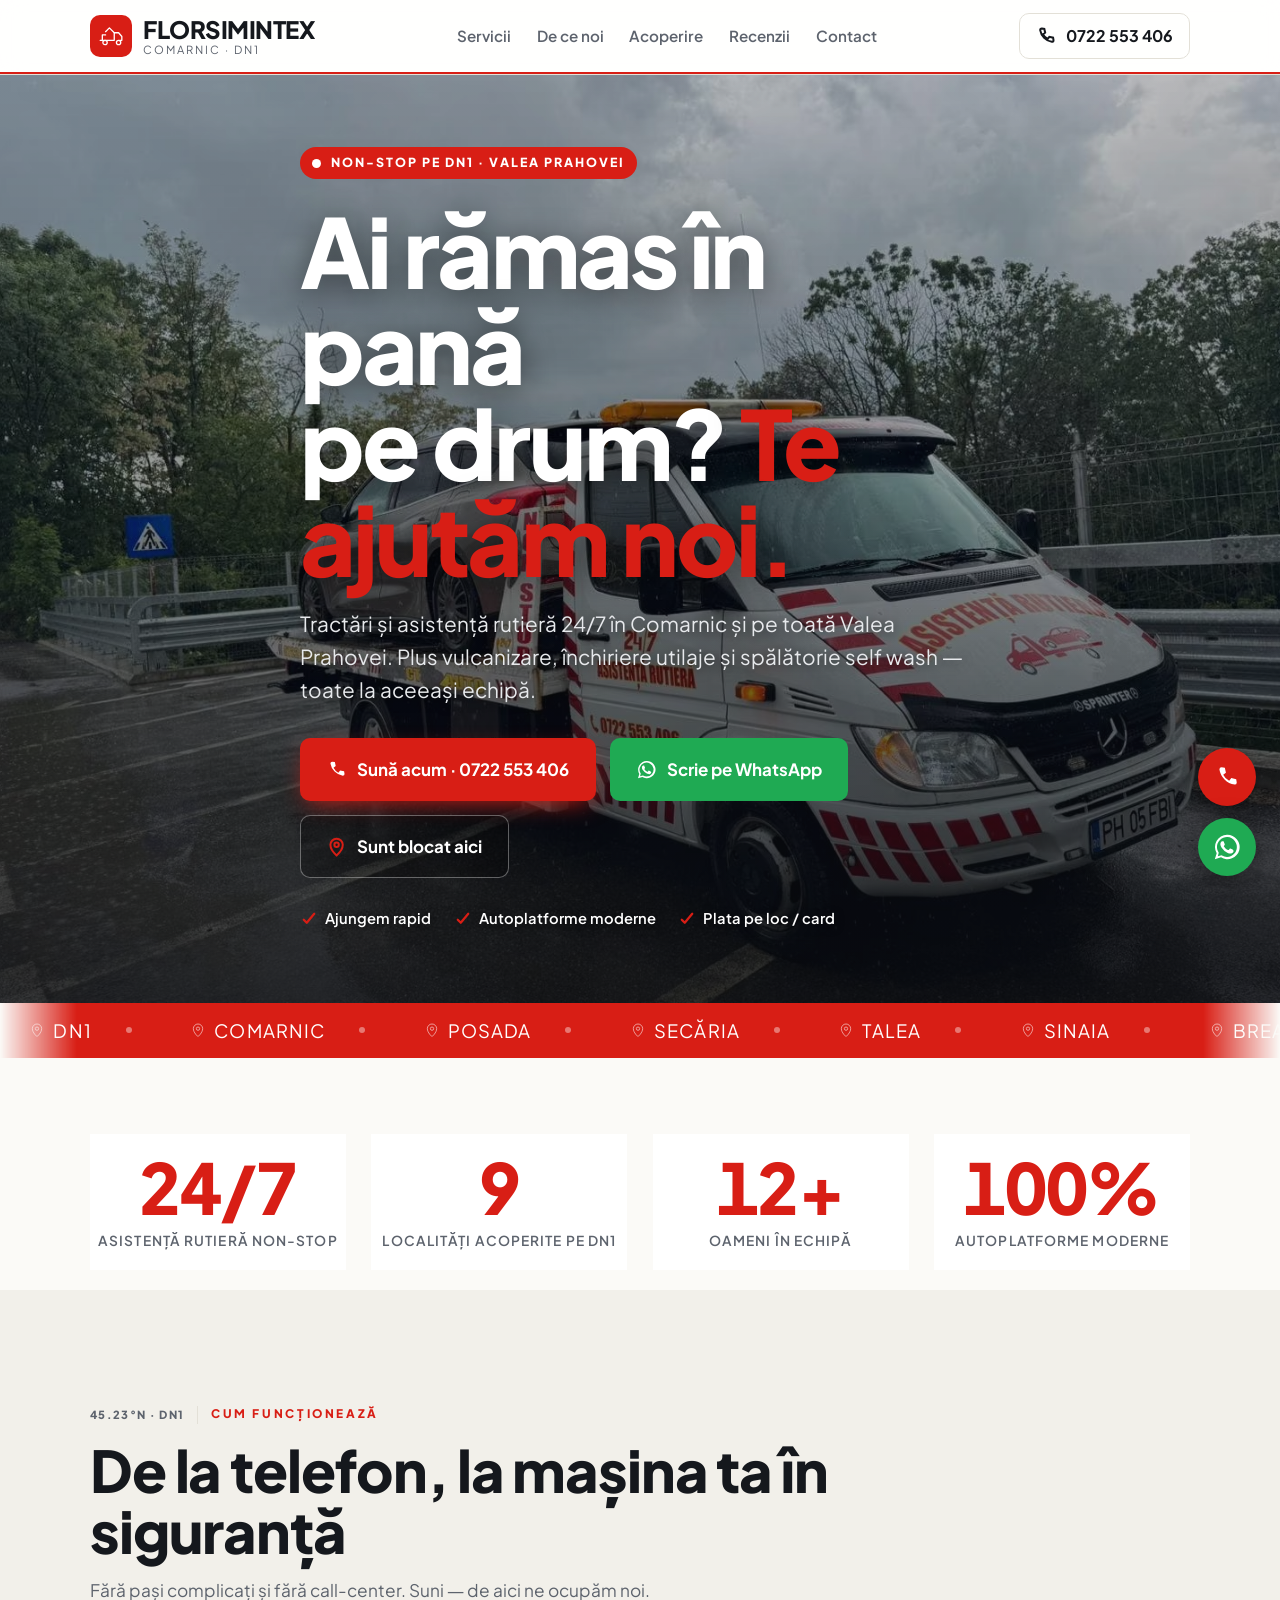
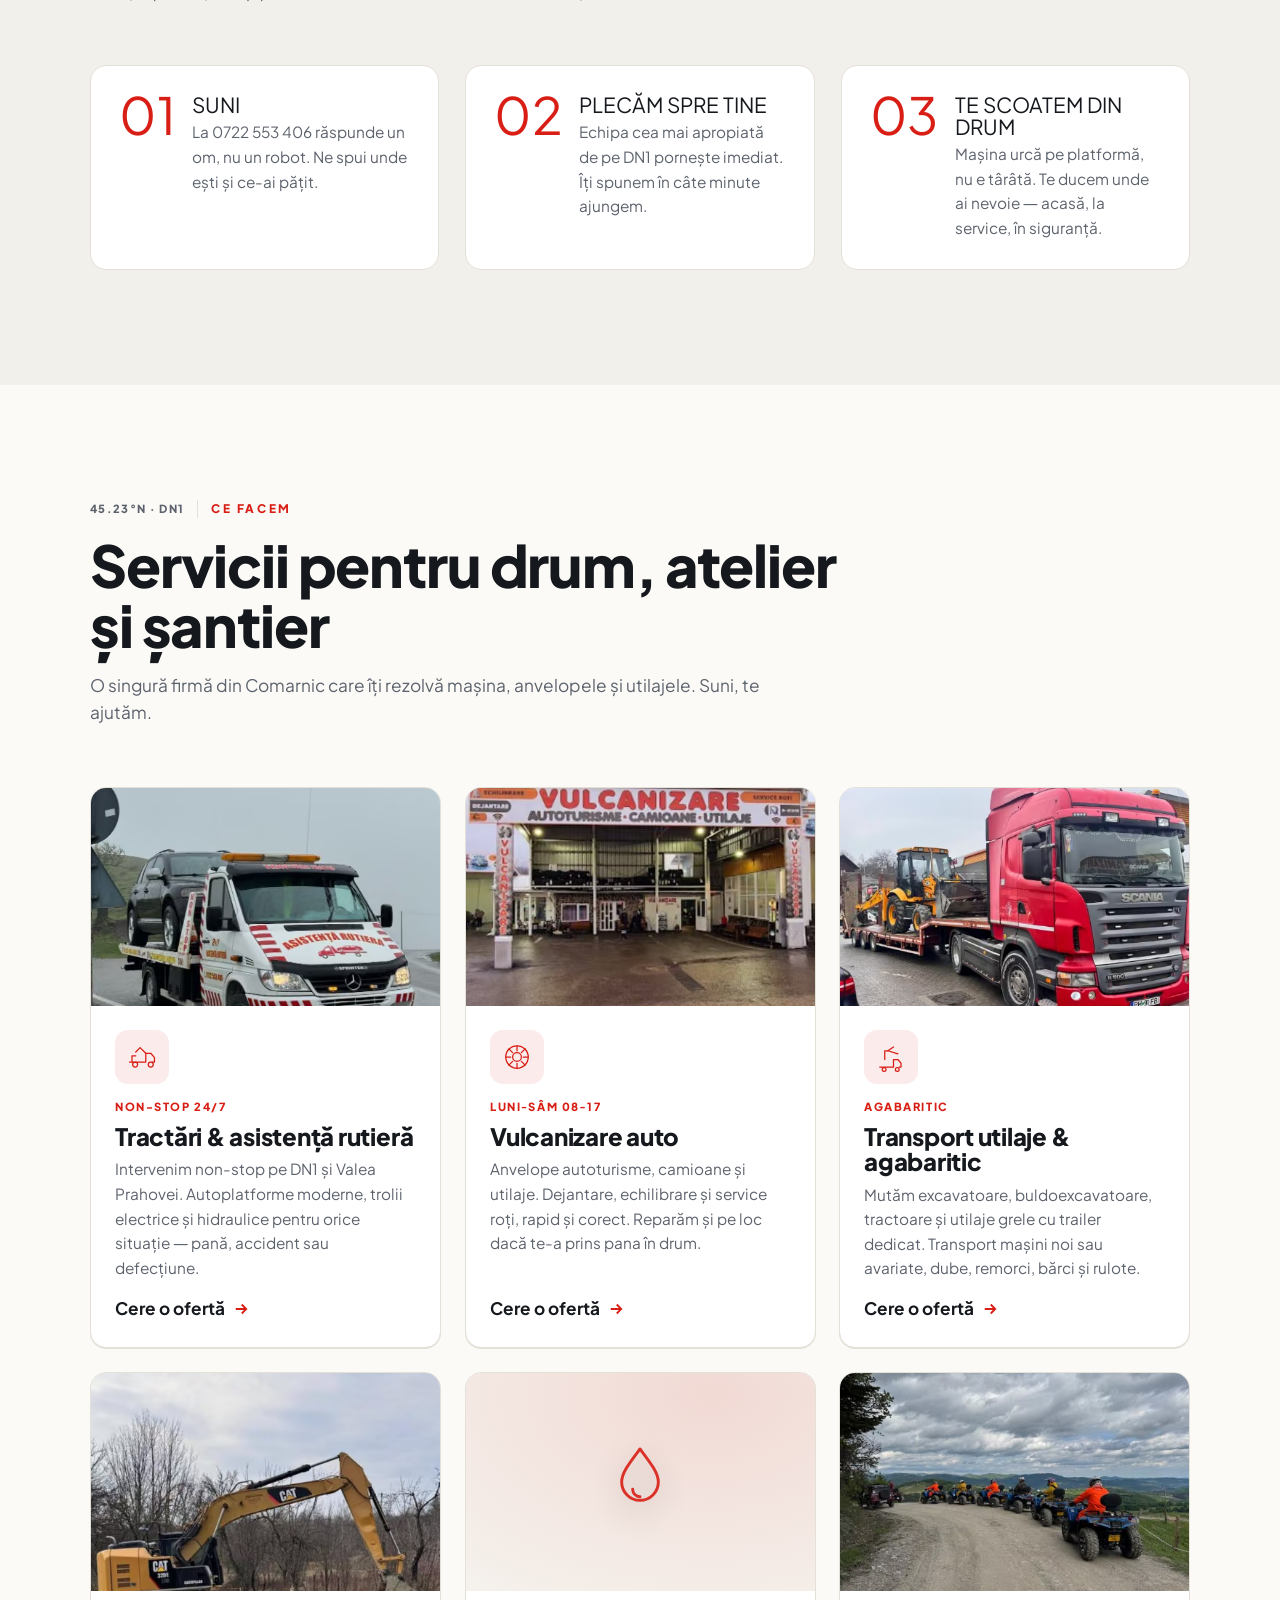
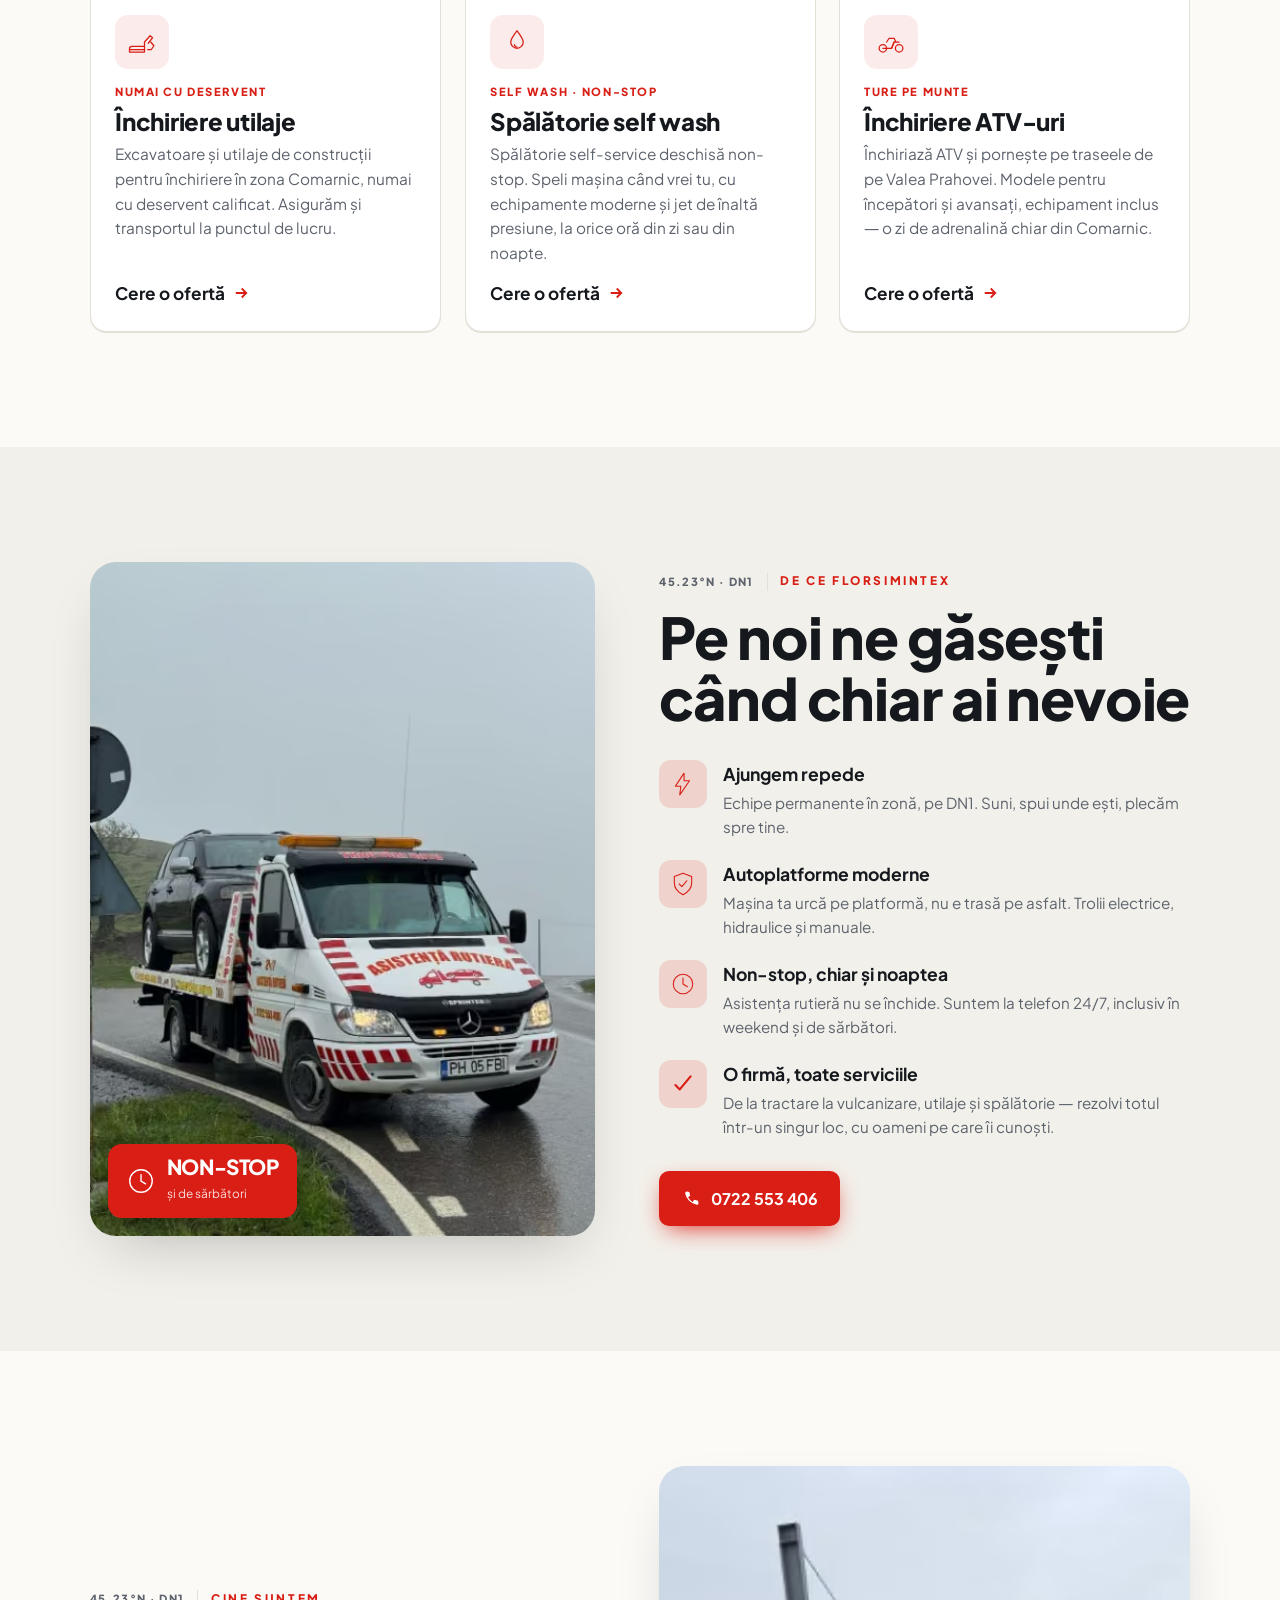
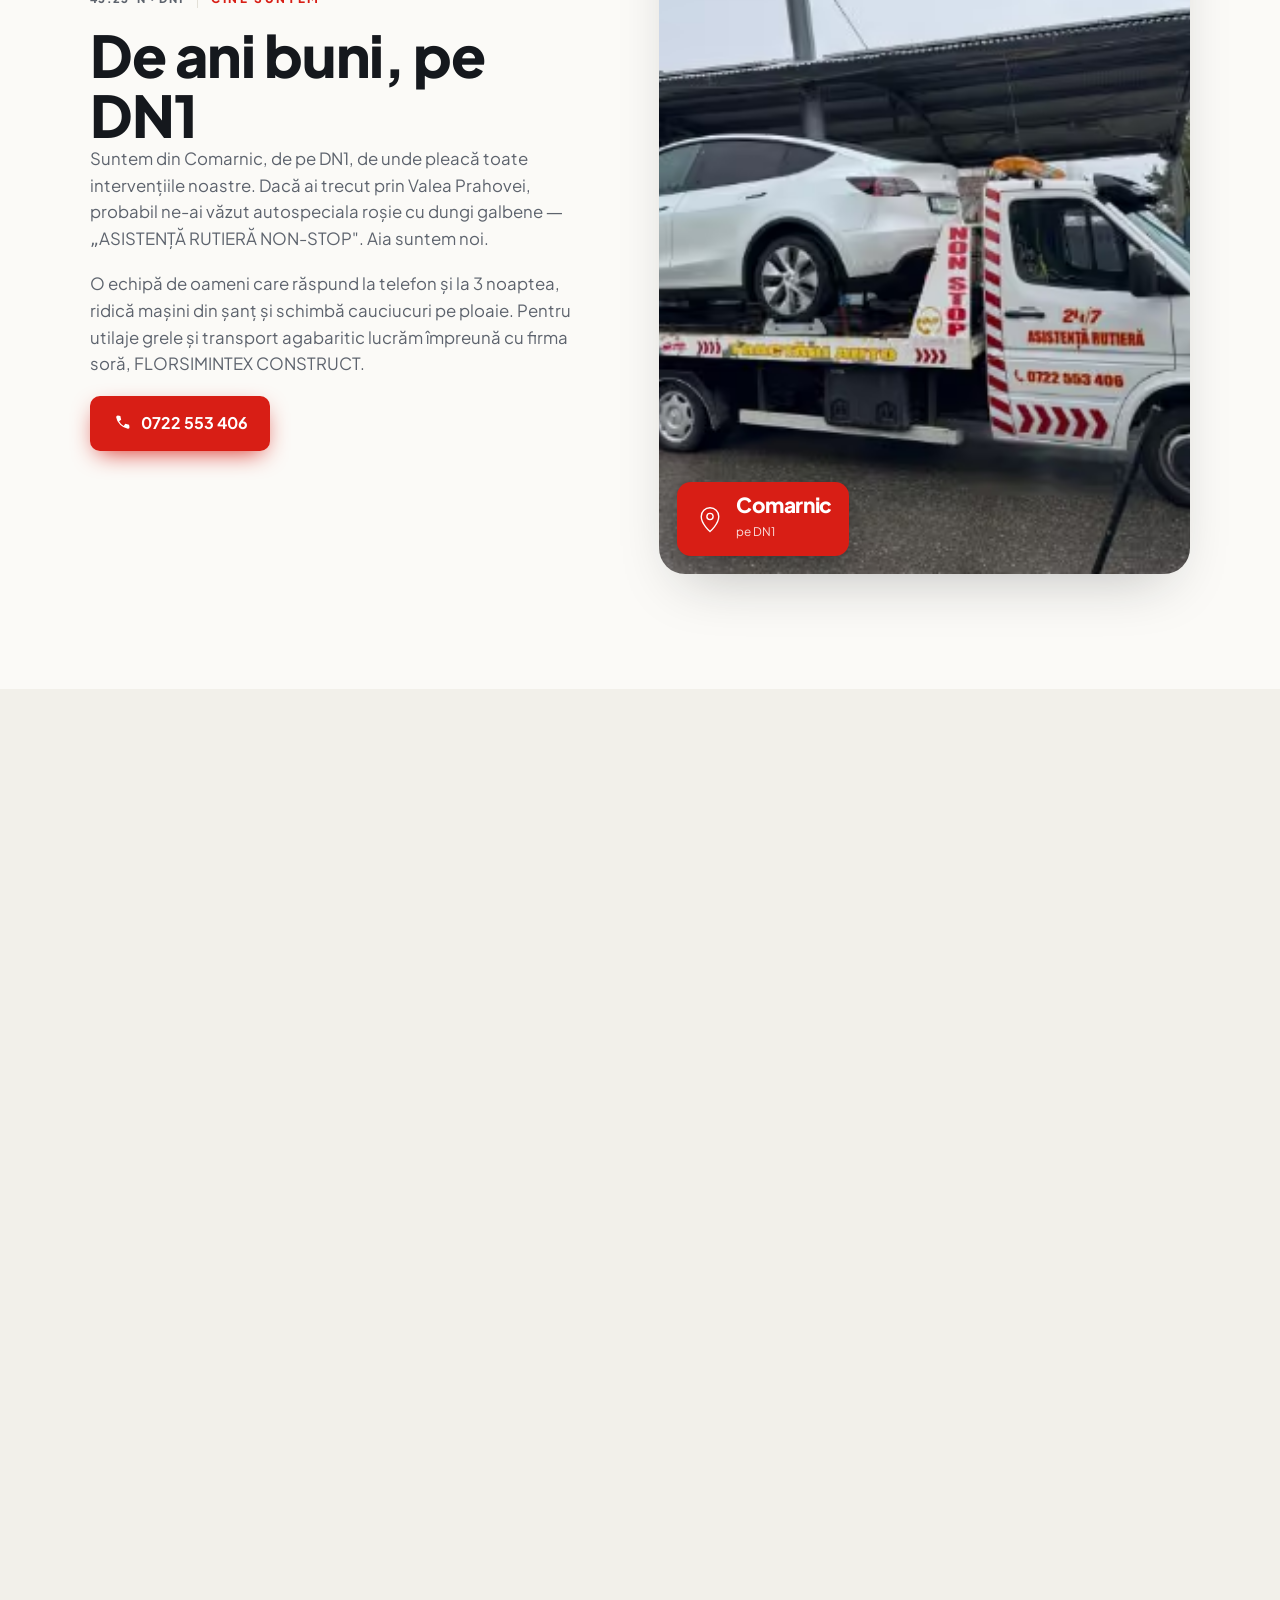
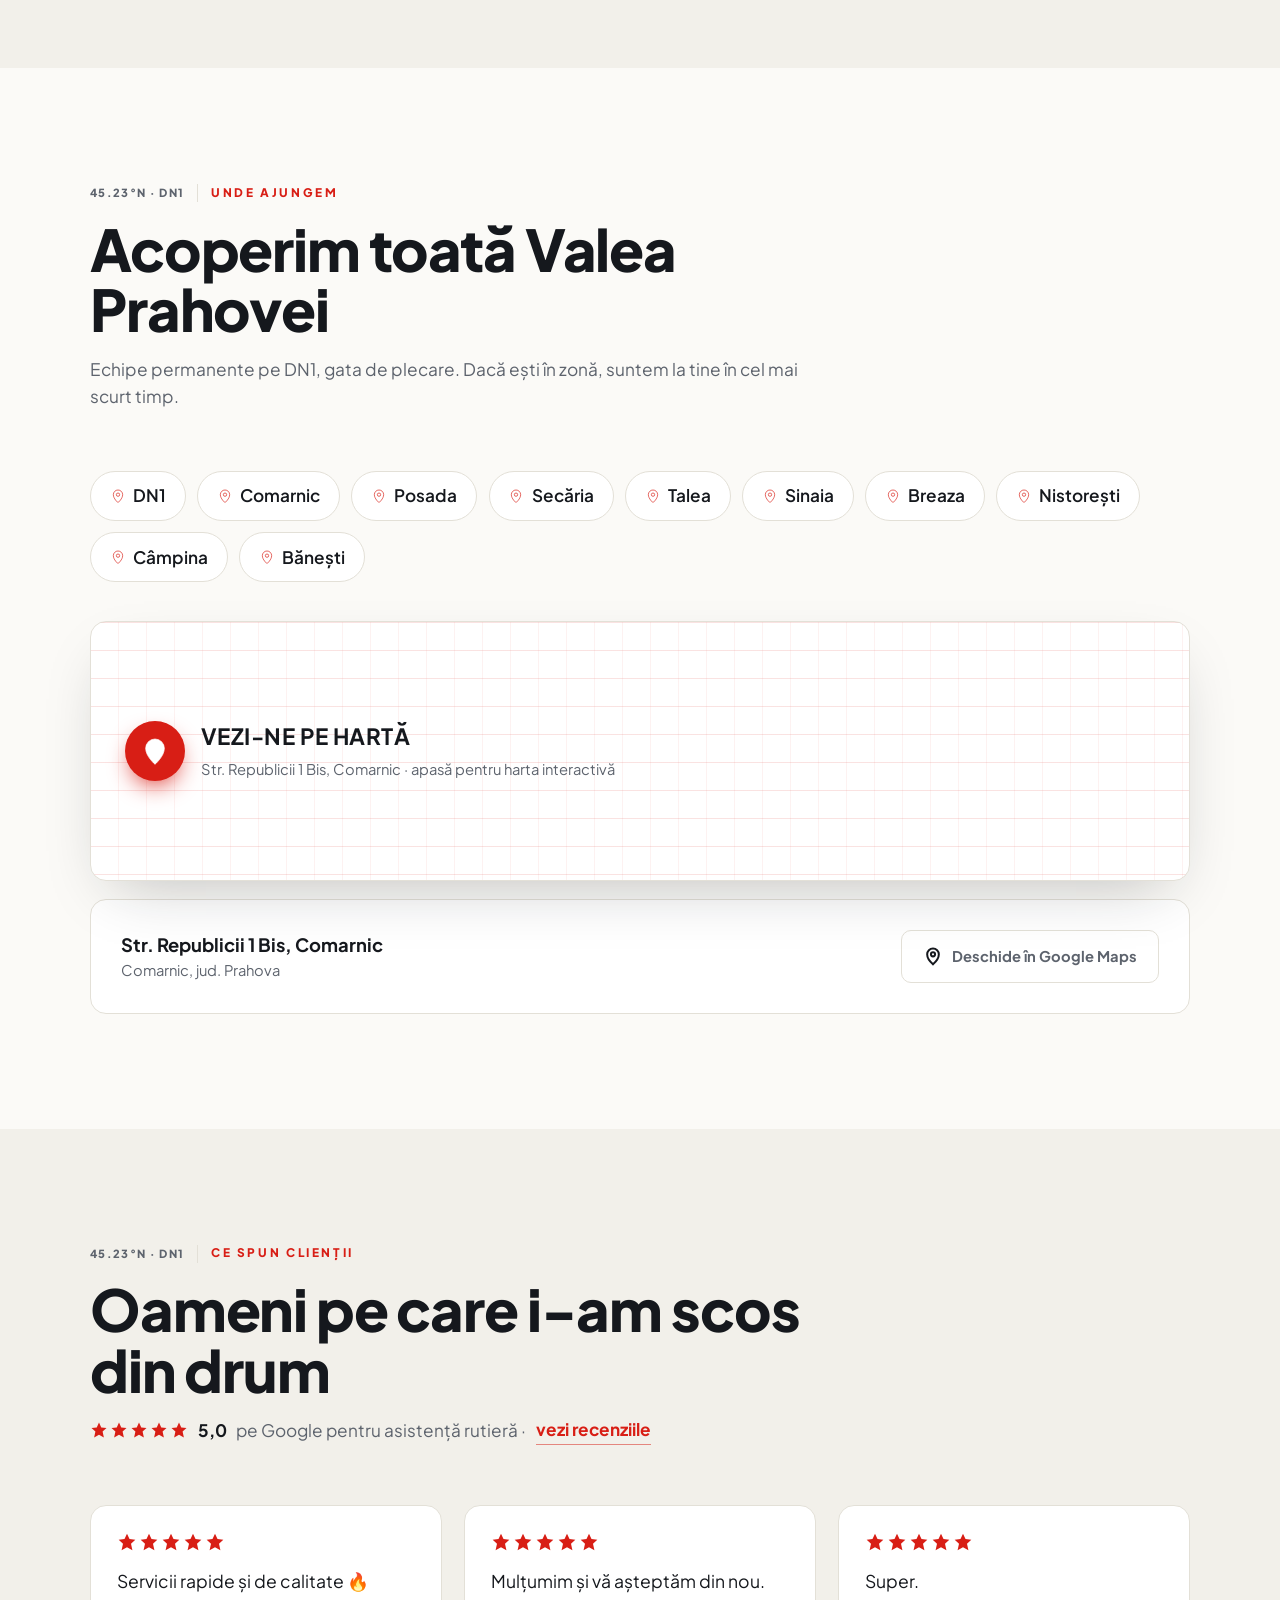
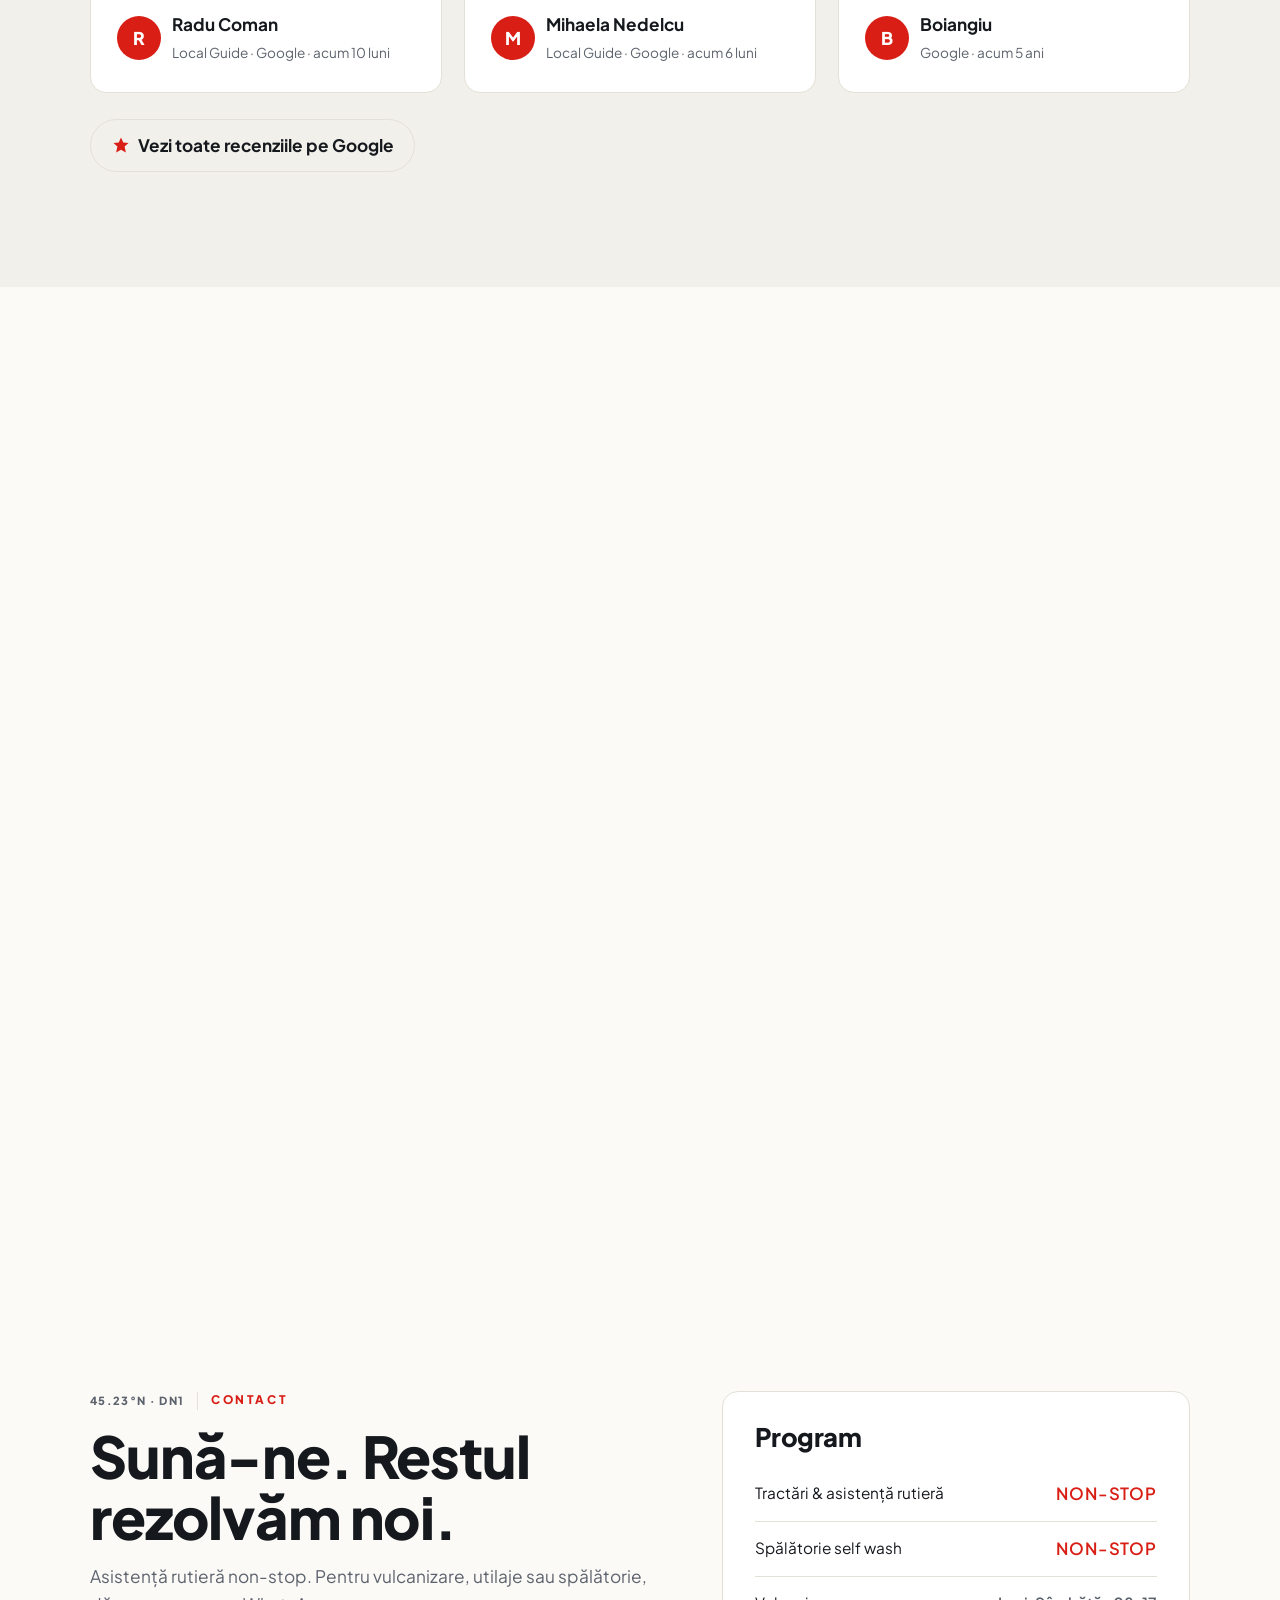
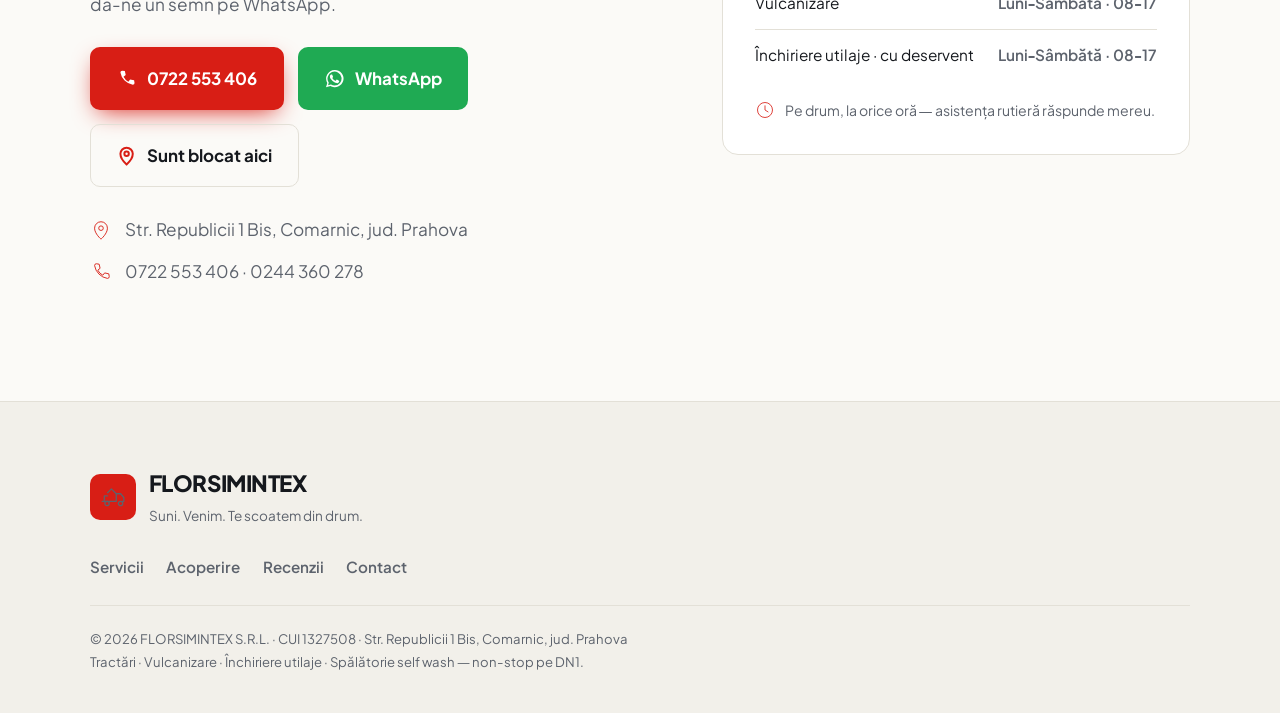
==== commit 8c82da59: "Upgrade mondial: imagini AVIF/WebP responsive + facade hartă (-1MB), PWA offline (SW+manifest), GPS " ====
--- a/clean.html
+++ b/clean.html
@@ -5,16 +5,32 @@
 <meta name="viewport" content="width=device-width, initial-scale=1">
 <title>FLORSIMINTEX Comarnic — Tractări non-stop, Vulcanizare, Utilaje & Spălătorie</title>
 <meta name="description" content="Tractări auto și asistență rutieră non-stop pe DN1 și Valea Prahovei. Vulcanizare, transport și închiriere utilaje, spălătorie auto în Comarnic, Prahova. Sună 0722 553 406.">
-<meta name="theme-color" content="#0d0f12">
+<meta name="theme-color" content="#0d0e11">
+<link rel="canonical" href="https://sol111-afk.github.io/florsimintex/clean.html">
+<meta name="robots" content="noindex,follow">
 <meta property="og:title" content="FLORSIMINTEX Comarnic — Tractări non-stop, Vulcanizare, Utilaje & Spălătorie">
 <meta property="og:description" content="Tractări auto și asistență rutieră non-stop pe DN1 și Valea Prahovei. Vulcanizare, transport și închiriere utilaje, spălătorie auto în Comarnic, Prahova. Sună 0722 553 406.">
 <meta property="og:type" content="website">
-<meta property="og:image" content="assets/images/hero-tractare.jpg">
-<link rel="preload" as="image" href="assets/images/hero-tractare.jpg" fetchpriority="high">
+<meta property="og:url" content="https://sol111-afk.github.io/florsimintex/clean.html">
+<meta property="og:locale" content="ro_RO">
+<meta property="og:site_name" content="FLORSIMINTEX Comarnic">
+<meta property="og:image" content="https://sol111-afk.github.io/florsimintex/assets/images/hero-tractare.jpg">
+<meta property="og:image:width" content="1600">
+<meta property="og:image:height" content="1200">
+<meta name="twitter:card" content="summary_large_image">
+<meta name="twitter:title" content="FLORSIMINTEX Comarnic — Tractări non-stop, Vulcanizare, Utilaje & Spălătorie">
+<meta name="twitter:description" content="Tractări auto și asistență rutieră non-stop pe DN1 și Valea Prahovei. Vulcanizare, transport și închiriere utilaje, spălătorie auto în Comarnic, Prahova. Sună 0722 553 406.">
+<meta name="twitter:image" content="https://sol111-afk.github.io/florsimintex/assets/images/hero-tractare.jpg">
+<link rel="manifest" href="manifest.webmanifest">
+<link rel="apple-touch-icon" href="assets/icons/icon-192.png">
+<link rel="preconnect" href="https://www.google.com">
+<link rel="preload" as="image" type="image/avif" imagesrcset="assets/images/hero-tractare-480.avif 480w, assets/images/hero-tractare-800.avif 800w, assets/images/hero-tractare-1200.avif 1200w, assets/images/hero-tractare-1600.avif 1600w" imagesizes="100vw" fetchpriority="high">
+<link rel="preload" as="font" type="font/woff2" href="assets/fonts/anton-latin.woff2" crossorigin>
+<link rel="preload" as="font" type="font/woff2" href="assets/fonts/pjs-700-latin.woff2" crossorigin>
 <link rel="stylesheet" href="css/base.css">
 <link rel="stylesheet" href="css/components.css">
 <link rel="stylesheet" href="css/theme-clean.css">
-<script type="application/ld+json">{"@context":"https://schema.org","@type":"AutoRepair","name":"FLORSIMINTEX S.R.L.","image":"assets/images/hero-tractare.jpg","telephone":"+40722553406","address":{"@type":"PostalAddress","streetAddress":"Str. Republicii 1 Bis","addressLocality":"Comarnic","addressRegion":"Prahova","addressCountry":"RO"},"areaServed":["DN1","Comarnic","Posada","Secăria","Talea","Sinaia","Breaza","Nistorești","Câmpina","Bănești"],"openingHours":"Mo-Su 00:00-24:00","makesOffer":[{"@type":"Offer","name":"Tractări & asistență rutieră"},{"@type":"Offer","name":"Vulcanizare auto"},{"@type":"Offer","name":"Transport utilaje & agabaritic"},{"@type":"Offer","name":"Închiriere utilaje"},{"@type":"Offer","name":"Spălătorie self wash"},{"@type":"Offer","name":"Închiriere ATV-uri"}],"aggregateRating":{"@type":"AggregateRating","ratingValue":"5.0","reviewCount":"3"}}</script>
+<script type="application/ld+json">{"@context":"https://schema.org","@graph":[{"@type":["AutoRepair","EmergencyService"],"@id":"https://sol111-afk.github.io/florsimintex/#business","name":"FLORSIMINTEX S.R.L.","url":"https://sol111-afk.github.io/florsimintex","image":"https://sol111-afk.github.io/florsimintex/assets/images/hero-tractare.jpg","telephone":"+40722553406","priceRange":"$$","currenciesAccepted":"RON","paymentAccepted":"Cash, Card","address":{"@type":"PostalAddress","streetAddress":"Str. Republicii 1 Bis","addressLocality":"Comarnic","addressRegion":"Prahova","postalCode":"105700","addressCountry":"RO"},"geo":{"@type":"GeoCoordinates","latitude":45.2486,"longitude":25.6361},"hasMap":"https://maps.app.goo.gl/q3RN5pKrEn8EoF1H6","sameAs":["https://maps.app.goo.gl/q3RN5pKrEn8EoF1H6","https://maps.app.goo.gl/4gYi3hnEfFh5eGaT8"],"contactPoint":[{"@type":"ContactPoint","telephone":"+40722553406","contactType":"asistență rutieră","availableLanguage":"ro"},{"@type":"ContactPoint","telephone":"+40244360278","contactType":"birou"}],"areaServed":[{"@type":"Place","name":"DN1"},{"@type":"Place","name":"Comarnic"},{"@type":"Place","name":"Posada"},{"@type":"Place","name":"Secăria"},{"@type":"Place","name":"Talea"},{"@type":"Place","name":"Sinaia"},{"@type":"Place","name":"Breaza"},{"@type":"Place","name":"Nistorești"},{"@type":"Place","name":"Câmpina"},{"@type":"Place","name":"Bănești"}],"openingHoursSpecification":[{"@type":"OpeningHoursSpecification","dayOfWeek":["Monday","Tuesday","Wednesday","Thursday","Friday","Saturday","Sunday"],"opens":"00:00","closes":"23:59"}],"makesOffer":[{"@type":"Offer","name":"Tractări & asistență rutieră"},{"@type":"Offer","name":"Vulcanizare auto"},{"@type":"Offer","name":"Transport utilaje & agabaritic"},{"@type":"Offer","name":"Închiriere utilaje"},{"@type":"Offer","name":"Spălătorie self wash"},{"@type":"Offer","name":"Închiriere ATV-uri"}],"aggregateRating":{"@type":"AggregateRating","ratingValue":"5.0","reviewCount":"3","bestRating":"5"},"review":[{"@type":"Review","author":{"@type":"Person","name":"Radu Coman"},"reviewRating":{"@type":"Rating","ratingValue":5,"bestRating":5},"reviewBody":"Servicii rapide și de calitate 🔥"},{"@type":"Review","author":{"@type":"Person","name":"Mihaela Nedelcu"},"reviewRating":{"@type":"Rating","ratingValue":5,"bestRating":5},"reviewBody":"Mulțumim și vă așteptăm din nou."},{"@type":"Review","author":{"@type":"Person","name":"Boiangiu"},"reviewRating":{"@type":"Rating","ratingValue":5,"bestRating":5},"reviewBody":"Super."}]},{"@type":"Service","@id":"https://sol111-afk.github.io/florsimintex/#service-0","name":"Tractări & asistență rutieră","description":"Intervenim non-stop pe DN1 și Valea Prahovei. Autoplatforme moderne, trolii electrice și hidraulice pentru orice situație — pană, accident sau defecțiune.","serviceType":"Tractări & asistență rutieră","provider":{"@id":"https://sol111-afk.github.io/florsimintex/#business"},"areaServed":["DN1","Comarnic","Posada","Secăria","Talea","Sinaia","Breaza","Nistorești","Câmpina","Bănești"]},{"@type":"Service","@id":"https://sol111-afk.github.io/florsimintex/#service-1","name":"Vulcanizare auto","description":"Anvelope autoturisme, camioane și utilaje. Dejantare, echilibrare și service roți, rapid și corect. Reparăm și pe loc dacă te-a prins pana în drum.","serviceType":"Vulcanizare auto","provider":{"@id":"https://sol111-afk.github.io/florsimintex/#business"},"areaServed":["DN1","Comarnic","Posada","Secăria","Talea","Sinaia","Breaza","Nistorești","Câmpina","Bănești"]},{"@type":"Service","@id":"https://sol111-afk.github.io/florsimintex/#service-2","name":"Transport utilaje & agabaritic","description":"Mutăm excavatoare, buldoexcavatoare, tractoare și utilaje grele cu trailer dedicat. Transport mașini noi sau avariate, dube, remorci, bărci și rulote.","serviceType":"Transport utilaje & agabaritic","provider":{"@id":"https://sol111-afk.github.io/florsimintex/#business"},"areaServed":["DN1","Comarnic","Posada","Secăria","Talea","Sinaia","Breaza","Nistorești","Câmpina","Bănești"]},{"@type":"Service","@id":"https://sol111-afk.github.io/florsimintex/#service-3","name":"Închiriere utilaje","description":"Excavatoare și utilaje de construcții pentru închiriere în zona Comarnic, numai cu deservent calificat. Asigurăm și transportul la punctul de lucru.","serviceType":"Închiriere utilaje","provider":{"@id":"https://sol111-afk.github.io/florsimintex/#business"},"areaServed":["DN1","Comarnic","Posada","Secăria","Talea","Sinaia","Breaza","Nistorești","Câmpina","Bănești"]},{"@type":"Service","@id":"https://sol111-afk.github.io/florsimintex/#service-4","name":"Spălătorie self wash","description":"Spălătorie self-service deschisă non-stop. Speli mașina când vrei tu, cu echipamente moderne și jet de înaltă presiune, la orice oră din zi sau din noapte.","serviceType":"Spălătorie self wash","provider":{"@id":"https://sol111-afk.github.io/florsimintex/#business"},"areaServed":["DN1","Comarnic","Posada","Secăria","Talea","Sinaia","Breaza","Nistorești","Câmpina","Bănești"]},{"@type":"Service","@id":"https://sol111-afk.github.io/florsimintex/#service-5","name":"Închiriere ATV-uri","description":"Închiriază ATV și pornește pe traseele de pe Valea Prahovei. Modele pentru începători și avansați, echipament inclus — o zi de adrenalină chiar din Comarnic.","serviceType":"Închiriere ATV-uri","provider":{"@id":"https://sol111-afk.github.io/florsimintex/#business"},"areaServed":["DN1","Comarnic","Posada","Secăria","Talea","Sinaia","Breaza","Nistorești","Câmpina","Bănești"]},{"@type":"FAQPage","@id":"https://sol111-afk.github.io/florsimintex/#faq","mainEntity":[{"@type":"Question","name":"Cât costă o tractare?","acceptedAnswer":{"@type":"Answer","text":"Depinde de distanță și de situație. Îți spunem prețul la telefon înainte să pornim — fără surprize."}},{"@type":"Question","name":"Veniți și noaptea sau de sărbători?","acceptedAnswer":{"@type":"Answer","text":"Da. Asistența rutieră e non-stop, 24/7, inclusiv în weekend și de sărbători."}},{"@type":"Question","name":"Cât de repede ajungeți?","acceptedAnswer":{"@type":"Answer","text":"Avem echipe permanente pe DN1, în zona Comarnic–Sinaia. Suni, îți spunem în câte minute ajungem la tine."}},{"@type":"Question","name":"Ridicați mașini din șanț sau după accident?","acceptedAnswer":{"@type":"Answer","text":"Da. Avem trolii electrice, hidraulice și manuale și autoplatforme moderne pentru orice situație — pană, accident sau defecțiune."}},{"@type":"Question","name":"Tractați și camioane sau utilaje?","acceptedAnswer":{"@type":"Answer","text":"Da. Transportăm utilaje grele și agabaritic cu trailer dedicat, plus dube, remorci, bărci și rulote."}},{"@type":"Question","name":"Cum plătesc?","acceptedAnswer":{"@type":"Answer","text":"Pe loc, cash sau card. Primești bon pentru orice intervenție."}}]}]}</script>
 </head>
 <body>
 
@@ -45,7 +61,11 @@
 
   <!-- HERO -->
   <section class="hero">
-    <div class="hero-media"><img src="assets/images/hero-tractare.jpg" alt="Autospeciala FLORSIMINTEX tractând un autoturism pe DN1" width="1600" height="1200" fetchpriority="high"></div>
+    <div class="hero-media"><picture>
+            <source type="image/avif" srcset="assets/images/hero-tractare-480.avif 480w, assets/images/hero-tractare-800.avif 800w, assets/images/hero-tractare-1200.avif 1200w, assets/images/hero-tractare-1600.avif 1600w" sizes="100vw">
+            <source type="image/webp" srcset="assets/images/hero-tractare-480.webp 480w, assets/images/hero-tractare-800.webp 800w, assets/images/hero-tractare-1200.webp 1200w, assets/images/hero-tractare-1600.webp 1600w" sizes="100vw">
+            <img src="assets/images/hero-tractare.jpg" alt="Autospeciala FLORSIMINTEX tractând un autoturism pe DN1" width="1600" height="1200" fetchpriority="high" decoding="async">
+          </picture></div>
     <div class="hero-overlay"></div>
     <div class="hero-sweep" aria-hidden="true"></div>
     <div class="wrap hero-inner">
@@ -55,6 +75,7 @@
       <div class="hero-actions reveal">
         <a class="btn btn-call" href="tel:+40722553406"><svg viewBox="0 0 48 48" aria-hidden="true"><path d="M14 6l6 1 2 9-5 4a24 24 0 0 0 11 11l4-5 9 2 1 6a4 4 0 0 1-4 4A34 34 0 0 1 10 10a4 4 0 0 1 4-4z"/></svg><span>Sună acum · 0722 553 406</span></a>
         <a class="btn btn-wa" href="https://wa.me/40722553406?text=Bun%C4%83%20ziua!%20Am%20nevoie%20de%20ajutor%20%E2%80%94%20" target="_blank" rel="noopener"><svg viewBox="0 0 32 32" aria-hidden="true"><path d="M16 3a13 13 0 0 0-11 19.6L3 29l6.6-2a13 13 0 1 0 6.4-24zm0 23.6a10.6 10.6 0 0 1-5.4-1.5l-.4-.2-4 1 1-3.9-.3-.4A10.6 10.6 0 1 1 16 26.6zm6-7.9c-.3-.2-2-1-2.3-1.1-.3-.1-.5-.2-.8.2s-.9 1.1-1.1 1.3-.4.2-.8 0a8.6 8.6 0 0 1-4.3-3.7c-.3-.6.3-.5.9-1.8.1-.2 0-.4 0-.6s-.8-1.9-1-2.6c-.3-.7-.6-.6-.8-.6h-.7a1.3 1.3 0 0 0-1 .4 4 4 0 0 0-1.2 2.9 6.9 6.9 0 0 0 1.4 3.6 15.7 15.7 0 0 0 6 5.3c2.2 1 3 1 4.1.9a3.5 3.5 0 0 0 2.3-1.6 2.9 2.9 0 0 0 .2-1.6c0-.2-.3-.3-.6-.5z"/></svg><span>Scrie pe WhatsApp</span></a>
+        <a class="btn btn-ghost btn-loc" href="https://wa.me/40722553406?text=Bun%C4%83%20ziua!%20Am%20r%C4%83mas%20%C3%AEn%20pan%C4%83%20%C8%99i%20am%20nevoie%20de%20tractare." target="_blank" rel="noopener" data-geo data-wa="40722553406"><svg viewBox="0 0 48 48" aria-hidden="true"><path d="M24 44s14-12 14-24a14 14 0 1 0-28 0c0 12 14 24 14 24z"/><circle cx="24" cy="20" r="5"/></svg><span>Sunt blocat aici</span></a>
       </div>
       <ul class="hero-chips reveal">
         <li><svg viewBox="0 0 24 24" aria-hidden="true"><path d="M5 13l4 4 10-12"/></svg> Ajungem rapid</li>
@@ -76,6 +97,22 @@
     <div class="stat reveal"><b data-count="24/7">24/7</b><span>asistență rutieră non-stop</span></div><div class="stat reveal"><b data-count="9">9</b><span>localități acoperite pe DN1</span></div><div class="stat reveal"><b data-count="12+">12+</b><span>oameni în echipă</span></div><div class="stat reveal"><b data-count="100%">100%</b><span>autoplatforme moderne</span></div>
   </section>
 
+  <!-- CUM FUNCȚIONEAZĂ -->
+  <section class="section section-alt" id="cum">
+    <div class="wrap">
+      <header class="sec-head reveal">
+        <p class="kicker">Cum funcționează</p>
+        <h2>De la telefon, la mașina ta în siguranță</h2>
+        <p class="sub">Fără pași complicați și fără call-center. Suni — de aici ne ocupăm noi.</p>
+      </header>
+      <ol class="steps">
+        <li class="step reveal"><span class="step-no">01</span><div><h3>Suni</h3><p>La 0722 553 406 răspunde un om, nu un robot. Ne spui unde ești și ce-ai pățit.</p></div></li>
+        <li class="step reveal"><span class="step-no">02</span><div><h3>Plecăm spre tine</h3><p>Echipa cea mai apropiată de pe DN1 pornește imediat. Îți spunem în câte minute ajungem.</p></div></li>
+        <li class="step reveal"><span class="step-no">03</span><div><h3>Te scoatem din drum</h3><p>Mașina urcă pe platformă, nu e târâtă. Te ducem unde ai nevoie — acasă, la service, în siguranță.</p></div></li>
+      </ol>
+    </div>
+  </section>
+
   <!-- SERVICII -->
   <section class="section" id="servicii">
     <div class="wrap">
@@ -88,7 +125,11 @@
         
         <article class="card reveal has-img" style="--i:0">
           <span class="card-glow" aria-hidden="true"></span>
-          <div class="card-media"><img src="assets/images/asistenta-rutiera.jpg" alt="Tractări & asistență rutieră — FLORSIMINTEX Comarnic" width="1400" height="1050" loading="lazy"></div>
+          <div class="card-media"><picture>
+            <source type="image/avif" srcset="assets/images/asistenta-rutiera-480.avif 480w, assets/images/asistenta-rutiera-800.avif 800w" sizes="(max-width:880px) 100vw, 380px">
+            <source type="image/webp" srcset="assets/images/asistenta-rutiera-480.webp 480w, assets/images/asistenta-rutiera-800.webp 800w" sizes="(max-width:880px) 100vw, 380px">
+            <img src="assets/images/asistenta-rutiera.jpg" alt="Tractări & asistență rutieră — FLORSIMINTEX Comarnic" width="1000" height="1333" loading="lazy" decoding="async">
+          </picture></div>
           <div class="card-body">
             <span class="card-ico"><svg viewBox="0 0 48 48" aria-hidden="true"><path d="M4 32h26V18h8l6 7v7h-4"/><path d="M30 18l-9-9-7 7"/><circle cx="13" cy="36" r="4"/><circle cx="38" cy="36" r="4"/><path d="M8 32V22h6"/></svg></span>
             <span class="card-tag">NON-STOP 24/7</span>
@@ -99,7 +140,11 @@
         </article>
         <article class="card reveal has-img" style="--i:1">
           <span class="card-glow" aria-hidden="true"></span>
-          <div class="card-media"><img src="assets/images/vulcanizare-atelier.jpg" alt="Vulcanizare auto — FLORSIMINTEX Comarnic" width="1400" height="1050" loading="lazy"></div>
+          <div class="card-media"><picture>
+            <source type="image/avif" srcset="assets/images/vulcanizare-atelier-480.avif 480w, assets/images/vulcanizare-atelier-800.avif 800w, assets/images/vulcanizare-atelier-1200.avif 1200w" sizes="(max-width:880px) 100vw, 380px">
+            <source type="image/webp" srcset="assets/images/vulcanizare-atelier-480.webp 480w, assets/images/vulcanizare-atelier-800.webp 800w, assets/images/vulcanizare-atelier-1200.webp 1200w" sizes="(max-width:880px) 100vw, 380px">
+            <img src="assets/images/vulcanizare-atelier.jpg" alt="Vulcanizare auto — FLORSIMINTEX Comarnic" width="1400" height="1162" loading="lazy" decoding="async">
+          </picture></div>
           <div class="card-body">
             <span class="card-ico"><svg viewBox="0 0 48 48" aria-hidden="true"><circle cx="24" cy="24" r="18"/><circle cx="24" cy="24" r="7"/><path d="M24 6v8M24 34v8M6 24h8M34 24h8M11 11l6 6M31 31l6 6M37 11l-6 6M17 31l-6 6"/></svg></span>
             <span class="card-tag">Luni–Sâm 08–17</span>
@@ -110,7 +155,11 @@
         </article>
         <article class="card reveal has-img" style="--i:2">
           <span class="card-glow" aria-hidden="true"></span>
-          <div class="card-media"><img src="assets/images/transport-utilaje.jpg" alt="Transport utilaje & agabaritic — FLORSIMINTEX Comarnic" width="1400" height="1050" loading="lazy"></div>
+          <div class="card-media"><picture>
+            <source type="image/avif" srcset="assets/images/transport-utilaje-480.avif 480w, assets/images/transport-utilaje-800.avif 800w, assets/images/transport-utilaje-1200.avif 1200w" sizes="(max-width:880px) 100vw, 380px">
+            <source type="image/webp" srcset="assets/images/transport-utilaje-480.webp 480w, assets/images/transport-utilaje-800.webp 800w, assets/images/transport-utilaje-1200.webp 1200w" sizes="(max-width:880px) 100vw, 380px">
+            <img src="assets/images/transport-utilaje.jpg" alt="Transport utilaje & agabaritic — FLORSIMINTEX Comarnic" width="1400" height="1050" loading="lazy" decoding="async">
+          </picture></div>
           <div class="card-body">
             <span class="card-ico"><svg viewBox="0 0 48 48" aria-hidden="true"><path d="M6 40h22V28h7l5 6v6h-3"/><path d="M14 28V14h5l16 5"/><path d="M19 14l9-6"/><circle cx="13" cy="44" r="3"/><circle cx="34" cy="44" r="3"/></svg></span>
             <span class="card-tag">Agabaritic</span>
@@ -121,7 +170,11 @@
         </article>
         <article class="card reveal has-img" style="--i:3">
           <span class="card-glow" aria-hidden="true"></span>
-          <div class="card-media"><img src="assets/images/inchiriere-utilaje.jpg" alt="Închiriere utilaje — FLORSIMINTEX Comarnic" width="1400" height="1050" loading="lazy"></div>
+          <div class="card-media"><picture>
+            <source type="image/avif" srcset="assets/images/inchiriere-utilaje-480.avif 480w, assets/images/inchiriere-utilaje-800.avif 800w" sizes="(max-width:880px) 100vw, 380px">
+            <source type="image/webp" srcset="assets/images/inchiriere-utilaje-480.webp 480w, assets/images/inchiriere-utilaje-800.webp 800w" sizes="(max-width:880px) 100vw, 380px">
+            <img src="assets/images/inchiriere-utilaje.jpg" alt="Închiriere utilaje — FLORSIMINTEX Comarnic" width="1100" height="986" loading="lazy" decoding="async">
+          </picture></div>
           <div class="card-body">
             <span class="card-ico"><svg viewBox="0 0 48 48" aria-hidden="true"><path d="M4 40h24v-9H8a4 4 0 0 0-4 4z"/><path d="M28 31v-7l9-10 4 3-7 9"/><path d="M38 24l5 6-4 6h-6"/><path d="M4 36h24"/></svg></span>
             <span class="card-tag">Numai cu deservent</span>
@@ -143,7 +196,11 @@
         </article>
         <article class="card reveal has-img" style="--i:5">
           <span class="card-glow" aria-hidden="true"></span>
-          <div class="card-media"><img src="assets/images/inchiriere-atv.jpg" alt="Închiriere ATV-uri — FLORSIMINTEX Comarnic" width="1400" height="1050" loading="lazy"></div>
+          <div class="card-media"><picture>
+            <source type="image/avif" srcset="assets/images/inchiriere-atv-480.avif 480w, assets/images/inchiriere-atv-800.avif 800w, assets/images/inchiriere-atv-1200.avif 1200w" sizes="(max-width:880px) 100vw, 380px">
+            <source type="image/webp" srcset="assets/images/inchiriere-atv-480.webp 480w, assets/images/inchiriere-atv-800.webp 800w, assets/images/inchiriere-atv-1200.webp 1200w" sizes="(max-width:880px) 100vw, 380px">
+            <img src="assets/images/inchiriere-atv.jpg" alt="Închiriere ATV-uri — FLORSIMINTEX Comarnic" width="1400" height="1050" loading="lazy" decoding="async">
+          </picture></div>
           <div class="card-body">
             <span class="card-ico"><svg viewBox="0 0 48 48" aria-hidden="true"><circle cx="11" cy="34" r="6"/><circle cx="37" cy="34" r="6"/><path d="M11 34h14l4-10h8M17 24l4-6h8l3 6"/><path d="M29 24l-4 10"/></svg></span>
             <span class="card-tag">Ture pe munte</span>
@@ -160,7 +217,11 @@
   <section class="section section-alt" id="dece">
     <div class="wrap feature">
       <div class="feature-media reveal">
-        <img src="assets/images/asistenta-rutiera.jpg" alt="Platformă de asistență rutieră non-stop FLORSIMINTEX" width="1000" height="1333" loading="lazy">
+        <picture>
+            <source type="image/avif" srcset="assets/images/asistenta-rutiera-480.avif 480w, assets/images/asistenta-rutiera-800.avif 800w" sizes="(max-width:880px) 90vw, 460px">
+            <source type="image/webp" srcset="assets/images/asistenta-rutiera-480.webp 480w, assets/images/asistenta-rutiera-800.webp 800w" sizes="(max-width:880px) 90vw, 460px">
+            <img src="assets/images/asistenta-rutiera.jpg" alt="Platformă de asistență rutieră non-stop FLORSIMINTEX" width="1000" height="1333" loading="lazy" decoding="async">
+          </picture>
         <div class="feature-badge"><svg viewBox="0 0 48 48" aria-hidden="true"><circle cx="24" cy="24" r="18"/><path d="M24 13v11l8 5"/></svg><div><b>NON-STOP</b><span>și de sărbători</span></div></div>
       </div>
       <div class="feature-text">
@@ -174,6 +235,89 @@
     </div>
   </section>
 
+  <!-- DESPRE NOI -->
+  <section class="section" id="despre">
+    <div class="wrap feature feature-rev">
+      <div class="feature-text">
+        <p class="kicker reveal">Cine suntem</p>
+        <h2 class="reveal">De ani buni, pe DN1</h2>
+        <p class="about-p reveal">Suntem din Comarnic, de pe DN1, de unde pleacă toate intervențiile noastre. Dacă ai trecut prin Valea Prahovei, probabil ne-ai văzut autospeciala roșie cu dungi galbene — „ASISTENȚĂ RUTIERĂ NON-STOP". Aia suntem noi.</p>
+        <p class="about-p reveal">O echipă de oameni care răspund la telefon și la 3 noaptea, ridică mașini din șanț și schimbă cauciucuri pe ploaie. Pentru utilaje grele și transport agabaritic lucrăm împreună cu firma soră, FLORSIMINTEX CONSTRUCT.</p>
+        <a class="btn btn-call reveal" href="tel:+40722553406"><svg viewBox="0 0 48 48" aria-hidden="true"><path d="M14 6l6 1 2 9-5 4a24 24 0 0 0 11 11l4-5 9 2 1 6a4 4 0 0 1-4 4A34 34 0 0 1 10 10a4 4 0 0 1 4-4z"/></svg><span>0722 553 406</span></a>
+      </div>
+      <div class="feature-media reveal">
+        <picture>
+            <source type="image/avif" srcset="assets/images/tractare-platforma-480.avif 480w, assets/images/tractare-platforma-800.avif 800w, assets/images/tractare-platforma-1200.avif 1200w" sizes="(max-width:880px) 90vw, 460px">
+            <source type="image/webp" srcset="assets/images/tractare-platforma-480.webp 480w, assets/images/tractare-platforma-800.webp 800w, assets/images/tractare-platforma-1200.webp 1200w" sizes="(max-width:880px) 90vw, 460px">
+            <img src="assets/images/tractare-platforma.jpg" alt="Autoplatforma FLORSIMINTEX pe DN1, Valea Prahovei" width="1400" height="1050" loading="lazy" decoding="async">
+          </picture>
+        <div class="feature-badge"><svg viewBox="0 0 48 48" aria-hidden="true"><path d="M24 44s14-12 14-24a14 14 0 1 0-28 0c0 12 14 24 14 24z"/><circle cx="24" cy="20" r="5"/></svg><div><b>Comarnic</b><span>pe DN1</span></div></div>
+      </div>
+    </div>
+  </section>
+
+  <!-- GALERIE -->
+  <section class="section section-alt" id="galerie">
+    <div class="wrap">
+      <header class="sec-head reveal">
+        <p class="kicker">De pe teren</p>
+        <h2>Flota și intervențiile noastre</h2>
+        <p class="sub">Poze reale, nu stock. Asta ridicăm, asta conducem, asta închiriem.</p>
+      </header>
+      <div class="gallery">
+        
+        <figure class="shot reveal">
+          <picture>
+            <source type="image/avif" srcset="assets/images/tractare-platforma-480.avif 480w, assets/images/tractare-platforma-800.avif 800w, assets/images/tractare-platforma-1200.avif 1200w" sizes="(max-width:600px) 100vw, (max-width:1000px) 50vw, 380px">
+            <source type="image/webp" srcset="assets/images/tractare-platforma-480.webp 480w, assets/images/tractare-platforma-800.webp 800w, assets/images/tractare-platforma-1200.webp 1200w" sizes="(max-width:600px) 100vw, (max-width:1000px) 50vw, 380px">
+            <img src="assets/images/tractare-platforma.jpg" alt="Autospeciala care vine la tine, pe DN1." width="1400" height="1050" loading="lazy" decoding="async">
+          </picture>
+          <figcaption>Autospeciala care vine la tine, pe DN1.</figcaption>
+        </figure>
+        <figure class="shot reveal">
+          <picture>
+            <source type="image/avif" srcset="assets/images/transport-utilaje-480.avif 480w, assets/images/transport-utilaje-800.avif 800w, assets/images/transport-utilaje-1200.avif 1200w" sizes="(max-width:600px) 100vw, (max-width:1000px) 50vw, 380px">
+            <source type="image/webp" srcset="assets/images/transport-utilaje-480.webp 480w, assets/images/transport-utilaje-800.webp 800w, assets/images/transport-utilaje-1200.webp 1200w" sizes="(max-width:600px) 100vw, (max-width:1000px) 50vw, 380px">
+            <img src="assets/images/transport-utilaje.jpg" alt="Scania + JCB pe trailer — transport agabaritic." width="1400" height="1050" loading="lazy" decoding="async">
+          </picture>
+          <figcaption>Scania + JCB pe trailer — transport agabaritic.</figcaption>
+        </figure>
+        <figure class="shot reveal">
+          <picture>
+            <source type="image/avif" srcset="assets/images/inchiriere-utilaje-480.avif 480w, assets/images/inchiriere-utilaje-800.avif 800w" sizes="(max-width:600px) 100vw, (max-width:1000px) 50vw, 380px">
+            <source type="image/webp" srcset="assets/images/inchiriere-utilaje-480.webp 480w, assets/images/inchiriere-utilaje-800.webp 800w" sizes="(max-width:600px) 100vw, (max-width:1000px) 50vw, 380px">
+            <img src="assets/images/inchiriere-utilaje.jpg" alt="Excavator CAT, închiriat cu deservent." width="1100" height="986" loading="lazy" decoding="async">
+          </picture>
+          <figcaption>Excavator CAT, închiriat cu deservent.</figcaption>
+        </figure>
+        <figure class="shot reveal">
+          <picture>
+            <source type="image/avif" srcset="assets/images/vulcanizare-interior-480.avif 480w, assets/images/vulcanizare-interior-800.avif 800w, assets/images/vulcanizare-interior-1200.avif 1200w" sizes="(max-width:600px) 100vw, (max-width:1000px) 50vw, 380px">
+            <source type="image/webp" srcset="assets/images/vulcanizare-interior-480.webp 480w, assets/images/vulcanizare-interior-800.webp 800w, assets/images/vulcanizare-interior-1200.webp 1200w" sizes="(max-width:600px) 100vw, (max-width:1000px) 50vw, 380px">
+            <img src="assets/images/vulcanizare-interior.jpg" alt="Atelierul de vulcanizare din Comarnic." width="1400" height="1050" loading="lazy" decoding="async">
+          </picture>
+          <figcaption>Atelierul de vulcanizare din Comarnic.</figcaption>
+        </figure>
+        <figure class="shot reveal">
+          <picture>
+            <source type="image/avif" srcset="assets/images/inchiriere-atv-480.avif 480w, assets/images/inchiriere-atv-800.avif 800w, assets/images/inchiriere-atv-1200.avif 1200w" sizes="(max-width:600px) 100vw, (max-width:1000px) 50vw, 380px">
+            <source type="image/webp" srcset="assets/images/inchiriere-atv-480.webp 480w, assets/images/inchiriere-atv-800.webp 800w, assets/images/inchiriere-atv-1200.webp 1200w" sizes="(max-width:600px) 100vw, (max-width:1000px) 50vw, 380px">
+            <img src="assets/images/inchiriere-atv.jpg" alt="ATV-uri pentru ture pe munte." width="1400" height="1050" loading="lazy" decoding="async">
+          </picture>
+          <figcaption>ATV-uri pentru ture pe munte.</figcaption>
+        </figure>
+        <figure class="shot reveal">
+          <picture>
+            <source type="image/avif" srcset="assets/images/asistenta-rutiera-480.avif 480w, assets/images/asistenta-rutiera-800.avif 800w" sizes="(max-width:600px) 100vw, (max-width:1000px) 50vw, 380px">
+            <source type="image/webp" srcset="assets/images/asistenta-rutiera-480.webp 480w, assets/images/asistenta-rutiera-800.webp 800w" sizes="(max-width:600px) 100vw, (max-width:1000px) 50vw, 380px">
+            <img src="assets/images/asistenta-rutiera.jpg" alt="Asistență rutieră non-stop, în orice condiții." width="1000" height="1333" loading="lazy" decoding="async">
+          </picture>
+          <figcaption>Asistență rutieră non-stop, în orice condiții.</figcaption>
+        </figure>
+      </div>
+    </div>
+  </section>
+
   <!-- ACOPERIRE -->
   <section class="section" id="acoperire">
     <div class="wrap">
@@ -185,8 +329,10 @@
       <div class="areas reveal">
         <span class="area-pill"><svg viewBox="0 0 48 48" aria-hidden="true"><path d="M24 44s14-12 14-24a14 14 0 1 0-28 0c0 12 14 24 14 24z"/><circle cx="24" cy="20" r="5"/></svg>DN1</span><span class="area-pill"><svg viewBox="0 0 48 48" aria-hidden="true"><path d="M24 44s14-12 14-24a14 14 0 1 0-28 0c0 12 14 24 14 24z"/><circle cx="24" cy="20" r="5"/></svg>Comarnic</span><span class="area-pill"><svg viewBox="0 0 48 48" aria-hidden="true"><path d="M24 44s14-12 14-24a14 14 0 1 0-28 0c0 12 14 24 14 24z"/><circle cx="24" cy="20" r="5"/></svg>Posada</span><span class="area-pill"><svg viewBox="0 0 48 48" aria-hidden="true"><path d="M24 44s14-12 14-24a14 14 0 1 0-28 0c0 12 14 24 14 24z"/><circle cx="24" cy="20" r="5"/></svg>Secăria</span><span class="area-pill"><svg viewBox="0 0 48 48" aria-hidden="true"><path d="M24 44s14-12 14-24a14 14 0 1 0-28 0c0 12 14 24 14 24z"/><circle cx="24" cy="20" r="5"/></svg>Talea</span><span class="area-pill"><svg viewBox="0 0 48 48" aria-hidden="true"><path d="M24 44s14-12 14-24a14 14 0 1 0-28 0c0 12 14 24 14 24z"/><circle cx="24" cy="20" r="5"/></svg>Sinaia</span><span class="area-pill"><svg viewBox="0 0 48 48" aria-hidden="true"><path d="M24 44s14-12 14-24a14 14 0 1 0-28 0c0 12 14 24 14 24z"/><circle cx="24" cy="20" r="5"/></svg>Breaza</span><span class="area-pill"><svg viewBox="0 0 48 48" aria-hidden="true"><path d="M24 44s14-12 14-24a14 14 0 1 0-28 0c0 12 14 24 14 24z"/><circle cx="24" cy="20" r="5"/></svg>Nistorești</span><span class="area-pill"><svg viewBox="0 0 48 48" aria-hidden="true"><path d="M24 44s14-12 14-24a14 14 0 1 0-28 0c0 12 14 24 14 24z"/><circle cx="24" cy="20" r="5"/></svg>Câmpina</span><span class="area-pill"><svg viewBox="0 0 48 48" aria-hidden="true"><path d="M24 44s14-12 14-24a14 14 0 1 0-28 0c0 12 14 24 14 24z"/><circle cx="24" cy="20" r="5"/></svg>Bănești</span>
       </div>
-      <div class="map-embed reveal">
-        <iframe title="Hartă FLORSIMINTEX — Str. Republicii 1 Bis, Comarnic" src="https://www.google.com/maps?q=VULCANIZARE%20AUTO%20COMARNIC%2C%20Str.%20Republicii%201%20Bis%2C%20Comarnic%2C%20Prahova&z=15&output=embed" loading="lazy" referrerpolicy="no-referrer-when-downgrade"></iframe>
+      <div class="map-embed map-facade reveal" data-map="https://www.google.com/maps?q=VULCANIZARE%20AUTO%20COMARNIC%2C%20Str.%20Republicii%201%20Bis%2C%20Comarnic%2C%20Prahova&amp;z=15&amp;output=embed" role="button" tabindex="0" aria-label="Apasă pentru a încărca harta interactivă Google Maps">
+        <span class="map-facade-grid" aria-hidden="true"></span>
+        <span class="map-facade-pin"><svg viewBox="0 0 48 48" aria-hidden="true"><path d="M24 44s14-12 14-24a14 14 0 1 0-28 0c0 12 14 24 14 24z"/><circle cx="24" cy="20" r="5"/></svg></span>
+        <span class="map-facade-txt"><b>Vezi-ne pe hartă</b><span>Str. Republicii 1 Bis, Comarnic · apasă pentru harta interactivă</span></span>
       </div>
       <div class="map-cta reveal">
         <div>
@@ -226,6 +372,44 @@
       </div>
       <div class="review-dots" aria-label="Navigare recenzii"></div>
       <a class="reviews-all reveal" href="https://maps.app.goo.gl/4gYi3hnEfFh5eGaT8" target="_blank" rel="noopener"><svg viewBox="0 0 24 24" class="star" aria-hidden="true"><path d="M12 2l3 6.5 7 .8-5.2 4.7L18.5 22 12 18.3 5.5 22l1.7-8L2 9.3l7-.8z"/></svg><span>Vezi toate recenziile pe Google</span></a>
+    </div>
+  </section>
+
+  <!-- FAQ -->
+  <section class="section" id="faq">
+    <div class="wrap">
+      <header class="sec-head reveal">
+        <p class="kicker">Întrebări frecvente</p>
+        <h2>Ce ne întreabă lumea cel mai des</h2>
+        <p class="sub">Răspunsuri scurte și oneste. Restul ți le spunem la telefon.</p>
+      </header>
+      <div class="faq">
+        
+        <details class="faq-item reveal">
+          <summary>Cât costă o tractare?<span class="faq-ico" aria-hidden="true"></span></summary>
+          <div class="faq-a"><p>Depinde de distanță și de situație. Îți spunem prețul la telefon înainte să pornim — fără surprize.</p></div>
+        </details>
+        <details class="faq-item reveal">
+          <summary>Veniți și noaptea sau de sărbători?<span class="faq-ico" aria-hidden="true"></span></summary>
+          <div class="faq-a"><p>Da. Asistența rutieră e non-stop, 24/7, inclusiv în weekend și de sărbători.</p></div>
+        </details>
+        <details class="faq-item reveal">
+          <summary>Cât de repede ajungeți?<span class="faq-ico" aria-hidden="true"></span></summary>
+          <div class="faq-a"><p>Avem echipe permanente pe DN1, în zona Comarnic–Sinaia. Suni, îți spunem în câte minute ajungem la tine.</p></div>
+        </details>
+        <details class="faq-item reveal">
+          <summary>Ridicați mașini din șanț sau după accident?<span class="faq-ico" aria-hidden="true"></span></summary>
+          <div class="faq-a"><p>Da. Avem trolii electrice, hidraulice și manuale și autoplatforme moderne pentru orice situație — pană, accident sau defecțiune.</p></div>
+        </details>
+        <details class="faq-item reveal">
+          <summary>Tractați și camioane sau utilaje?<span class="faq-ico" aria-hidden="true"></span></summary>
+          <div class="faq-a"><p>Da. Transportăm utilaje grele și agabaritic cu trailer dedicat, plus dube, remorci, bărci și rulote.</p></div>
+        </details>
+        <details class="faq-item reveal">
+          <summary>Cum plătesc?<span class="faq-ico" aria-hidden="true"></span></summary>
+          <div class="faq-a"><p>Pe loc, cash sau card. Primești bon pentru orice intervenție.</p></div>
+        </details>
+      </div>
     </div>
   </section>
 
@@ -239,6 +423,7 @@
         <div class="contact-actions reveal">
           <a class="btn btn-call" href="tel:+40722553406"><svg viewBox="0 0 48 48" aria-hidden="true"><path d="M14 6l6 1 2 9-5 4a24 24 0 0 0 11 11l4-5 9 2 1 6a4 4 0 0 1-4 4A34 34 0 0 1 10 10a4 4 0 0 1 4-4z"/></svg><span>0722 553 406</span></a>
           <a class="btn btn-wa" href="https://wa.me/40722553406?text=Bun%C4%83%20ziua!%20Am%20nevoie%20de%20ajutor%20%E2%80%94%20" target="_blank" rel="noopener"><svg viewBox="0 0 32 32" aria-hidden="true"><path d="M16 3a13 13 0 0 0-11 19.6L3 29l6.6-2a13 13 0 1 0 6.4-24zm0 23.6a10.6 10.6 0 0 1-5.4-1.5l-.4-.2-4 1 1-3.9-.3-.4A10.6 10.6 0 1 1 16 26.6zm6-7.9c-.3-.2-2-1-2.3-1.1-.3-.1-.5-.2-.8.2s-.9 1.1-1.1 1.3-.4.2-.8 0a8.6 8.6 0 0 1-4.3-3.7c-.3-.6.3-.5.9-1.8.1-.2 0-.4 0-.6s-.8-1.9-1-2.6c-.3-.7-.6-.6-.8-.6h-.7a1.3 1.3 0 0 0-1 .4 4 4 0 0 0-1.2 2.9 6.9 6.9 0 0 0 1.4 3.6 15.7 15.7 0 0 0 6 5.3c2.2 1 3 1 4.1.9a3.5 3.5 0 0 0 2.3-1.6 2.9 2.9 0 0 0 .2-1.6c0-.2-.3-.3-.6-.5z"/></svg><span>WhatsApp</span></a>
+          <a class="btn btn-ghost btn-loc" href="https://wa.me/40722553406?text=Bun%C4%83%20ziua!%20Am%20r%C4%83mas%20%C3%AEn%20pan%C4%83%20%C8%99i%20am%20nevoie%20de%20tractare." target="_blank" rel="noopener" data-geo data-wa="40722553406"><svg viewBox="0 0 48 48" aria-hidden="true"><path d="M24 44s14-12 14-24a14 14 0 1 0-28 0c0 12 14 24 14 24z"/><circle cx="24" cy="20" r="5"/></svg><span>Sunt blocat aici</span></a>
         </div>
         <ul class="contact-list reveal">
           <li><svg viewBox="0 0 48 48" aria-hidden="true"><path d="M24 44s14-12 14-24a14 14 0 1 0-28 0c0 12 14 24 14 24z"/><circle cx="24" cy="20" r="5"/></svg><span>Str. Republicii 1 Bis, Comarnic, jud. Prahova</span></li>
@@ -263,7 +448,7 @@
   <div class="wrap foot-inner">
     <div class="foot-brand">
       <span class="brand-mark"><svg viewBox="0 0 48 48" aria-hidden="true"><path d="M4 32h26V18h8l6 7v7h-4"/><path d="M30 18l-9-9-7 7"/><circle cx="13" cy="36" r="4"/><circle cx="38" cy="36" r="4"/><path d="M8 32V22h6"/></svg></span>
-      <div><b>FLORSIMINTEX</b><span>Tractări · Vulcanizare · Utilaje · Spălătorie · Comarnic</span></div>
+      <div><b>FLORSIMINTEX</b><span>Suni. Venim. Te scoatem din drum.</span></div>
     </div>
     <nav class="foot-nav" aria-label="Footer">
       <a href="#servicii">Servicii</a><a href="#acoperire">Acoperire</a><a href="#recenzii">Recenzii</a><a href="#contact">Contact</a>
--- a/css/base.css
+++ b/css/base.css
@@ -22,6 +22,9 @@
 @font-face{font-family:'PJS';font-weight:700;font-display:swap;src:url(../assets/fonts/pjs-700-latin.woff2) format('woff2');unicode-range:U+0000-00FF;}
 @font-face{font-family:'PJS';font-weight:800;font-display:swap;src:url(../assets/fonts/pjs-800-latin-ext.woff2) format('woff2');unicode-range:U+0100-024F,U+0218-021B,U+1E00-1EFF;}
 @font-face{font-family:'PJS';font-weight:800;font-display:swap;src:url(../assets/fonts/pjs-800-latin.woff2) format('woff2');unicode-range:U+0000-00FF;}
+/* fallback-uri cu metric-override → aproape zero layout shift la swap-ul fontului */
+@font-face{font-family:'Anton-fb';src:local('Arial Narrow Bold'),local('Impact');size-adjust:90%;ascent-override:100%;descent-override:12%;line-gap-override:0%}
+@font-face{font-family:'PJS-fb';src:local('Segoe UI'),local('Roboto'),local('Helvetica Neue'),local('Arial');size-adjust:100%;ascent-override:96%;descent-override:24%;line-gap-override:0%}
 
 /* ---------- tokens impliciti (suprascriși de teme) ---------- */
 :root{
@@ -29,8 +32,8 @@
   --line:#272c33; --text:#f2f3f1; --muted:#9aa1ab;
   --accent:#ff2e2e; --accent2:#ffb300; --accent-ink:#fff;
   --wa:#25d366; --wa-ink:#0a3d1f;
-  --font-display:'Anton',Impact,'Arial Narrow Bold',sans-serif;
-  --font-body:'PJS',system-ui,-apple-system,Segoe UI,Roboto,sans-serif;
+  --font-display:'Anton','Anton-fb',Impact,'Arial Narrow Bold',sans-serif;
+  --font-body:'PJS','PJS-fb',system-ui,-apple-system,Segoe UI,Roboto,sans-serif;
   --maxw:1180px; --pad:clamp(20px,5vw,40px);
   --r:16px; --r-sm:10px; --r-lg:26px;
   --shadow:0 18px 50px rgba(0,0,0,.45);
--- a/css/components.css
+++ b/css/components.css
@@ -230,3 +230,83 @@
   .dock{display:none}
   body{padding-bottom:62px}
 }
+
+/* ============================================================
+   UPGRADE v2 — picture, GPS, facade hartă, pași, despre, galerie, FAQ
+   ============================================================ */
+
+/* <picture> umple containerele media exact ca <img> înainte */
+.hero-media picture,.card-media picture,.feature-media picture,.shot picture{display:block;width:100%;height:100%}
+.hero-media picture img{width:100%;height:100%;object-fit:cover;object-position:center 38%}
+.card-media picture img{width:100%;height:100%;object-fit:cover;transition:transform .6s var(--ease)}
+.feature-media picture img{width:100%;aspect-ratio:3/4;object-fit:cover}
+
+/* buton „Sunt blocat aici" (GPS) */
+.btn-loc{color:#fff;border-color:color-mix(in srgb,#fff 35%,transparent);background:color-mix(in srgb,#000 25%,transparent)}
+.btn-loc svg{fill:none;stroke:var(--accent2);stroke-width:2}
+.btn-loc:hover{border-color:var(--accent2);color:var(--accent2)}
+.contact .btn-loc{color:var(--text);background:transparent;border-color:var(--line)}
+.btn-loc.loc-loading{opacity:.7;pointer-events:none}
+.btn-loc.loc-loading span{visibility:hidden}
+.btn-loc.loc-loading::after{content:"";position:absolute;width:18px;height:18px;border:2px solid currentColor;border-top-color:transparent;border-radius:50%;animation:spin .7s linear infinite}
+.btn-loc{position:relative}
+@keyframes spin{to{transform:rotate(360deg)}}
+
+/* facade hartă (înlocuiește iframe-ul până la click) */
+.map-facade{cursor:pointer;display:flex;align-items:center;gap:1rem;min-height:clamp(180px,26vw,260px);
+  padding:clamp(20px,4vw,34px);position:relative;overflow:hidden;background:var(--surface)}
+.map-facade-grid{position:absolute;inset:0;opacity:.5;
+  background:
+    linear-gradient(0deg,transparent 95%,color-mix(in srgb,var(--accent) 25%,transparent) 95%) 0 0/100% 28px,
+    linear-gradient(90deg,transparent 95%,color-mix(in srgb,var(--accent) 12%,transparent) 95%) 0 0/28px 100%}
+.map-facade-pin{position:relative;display:grid;place-items:center;width:60px;height:60px;flex:none;border-radius:50%;
+  background:var(--accent);color:#fff;box-shadow:0 10px 24px -8px var(--accent)}
+.map-facade-pin svg{width:32px;height:32px;fill:#fff;stroke:#fff}
+.map-facade-txt{position:relative}
+.map-facade-txt b{font-family:var(--font-display);font-size:1.4rem;text-transform:uppercase;letter-spacing:.02em;display:block}
+.map-facade-txt span{color:var(--muted);font-size:.92rem}
+.map-facade:hover .map-facade-pin{transform:scale(1.06)}
+.map-facade:focus-visible{outline:3px solid var(--accent);outline-offset:3px}
+
+/* CUM FUNCȚIONEAZĂ — 3 pași */
+.steps{display:grid;gap:clamp(16px,2.5vw,26px);grid-template-columns:repeat(3,1fr);counter-reset:none;list-style:none}
+.step{position:relative;display:flex;gap:1rem;align-items:flex-start;background:var(--surface);border:1px solid var(--line);
+  border-radius:var(--r);padding:clamp(20px,3vw,28px)}
+.step-no{font-family:var(--font-display);font-size:clamp(2.4rem,4vw,3.4rem);line-height:.8;color:var(--accent);flex:none;
+  -webkit-text-stroke:0;letter-spacing:.01em}
+.step h3{font-family:var(--font-display);font-size:1.3rem;text-transform:uppercase;margin-bottom:.3rem}
+.step p{color:var(--muted);font-size:.96rem}
+@media (max-width:780px){.steps{grid-template-columns:1fr}}
+
+/* DESPRE — feature inversat (text stânga, media dreapta) */
+.feature-rev .feature-media{order:0}
+.about-p{color:var(--muted);font-size:1.05rem;margin-bottom:1.1rem;max-width:54ch}
+.about-p:first-of-type{color:var(--text)}
+
+/* GALERIE */
+.gallery{display:grid;gap:clamp(12px,1.6vw,18px);grid-template-columns:repeat(3,1fr)}
+.shot{position:relative;border-radius:var(--r);overflow:hidden;border:1px solid var(--line);aspect-ratio:4/3;background:var(--surface2)}
+.shot picture img{width:100%;height:100%;object-fit:cover;transition:transform .6s var(--ease)}
+.shot:hover picture img{transform:scale(1.07)}
+.shot figcaption{position:absolute;left:0;right:0;bottom:0;padding:1.4rem .9rem .7rem;font-size:.85rem;font-weight:600;color:#fff;
+  background:linear-gradient(0deg,rgba(0,0,0,.82),transparent);transform:translateY(0);transition:.3s}
+@media (max-width:1000px){.gallery{grid-template-columns:repeat(2,1fr)}}
+@media (max-width:600px){.gallery{grid-template-columns:1fr}}
+
+/* FAQ */
+.faq{display:grid;gap:12px;max-width:820px}
+.faq-item{background:var(--surface);border:1px solid var(--line);border-radius:var(--r);overflow:hidden}
+.faq-item summary{list-style:none;cursor:pointer;display:flex;align-items:center;justify-content:space-between;gap:1rem;
+  padding:clamp(16px,2.4vw,22px);font-weight:700;font-size:1.06rem}
+.faq-item summary::-webkit-details-marker{display:none}
+.faq-ico{position:relative;flex:none;width:20px;height:20px}
+.faq-ico::before,.faq-ico::after{content:"";position:absolute;background:var(--accent);border-radius:2px;transition:transform .25s var(--ease)}
+.faq-ico::before{left:0;right:0;top:9px;height:2px}
+.faq-ico::after{top:0;bottom:0;left:9px;width:2px}
+.faq-item[open] .faq-ico::after{transform:scaleY(0)}
+.faq-item[open] summary{color:var(--accent)}
+.faq-a{padding:0 clamp(16px,2.4vw,22px) clamp(16px,2.4vw,22px)}
+.faq-a p{color:var(--muted)}
+
+/* perf: sari rendering-ul secțiunilor lungi de jos până aproape de viewport */
+#galerie,#faq{content-visibility:auto;contain-intrinsic-size:auto 760px}
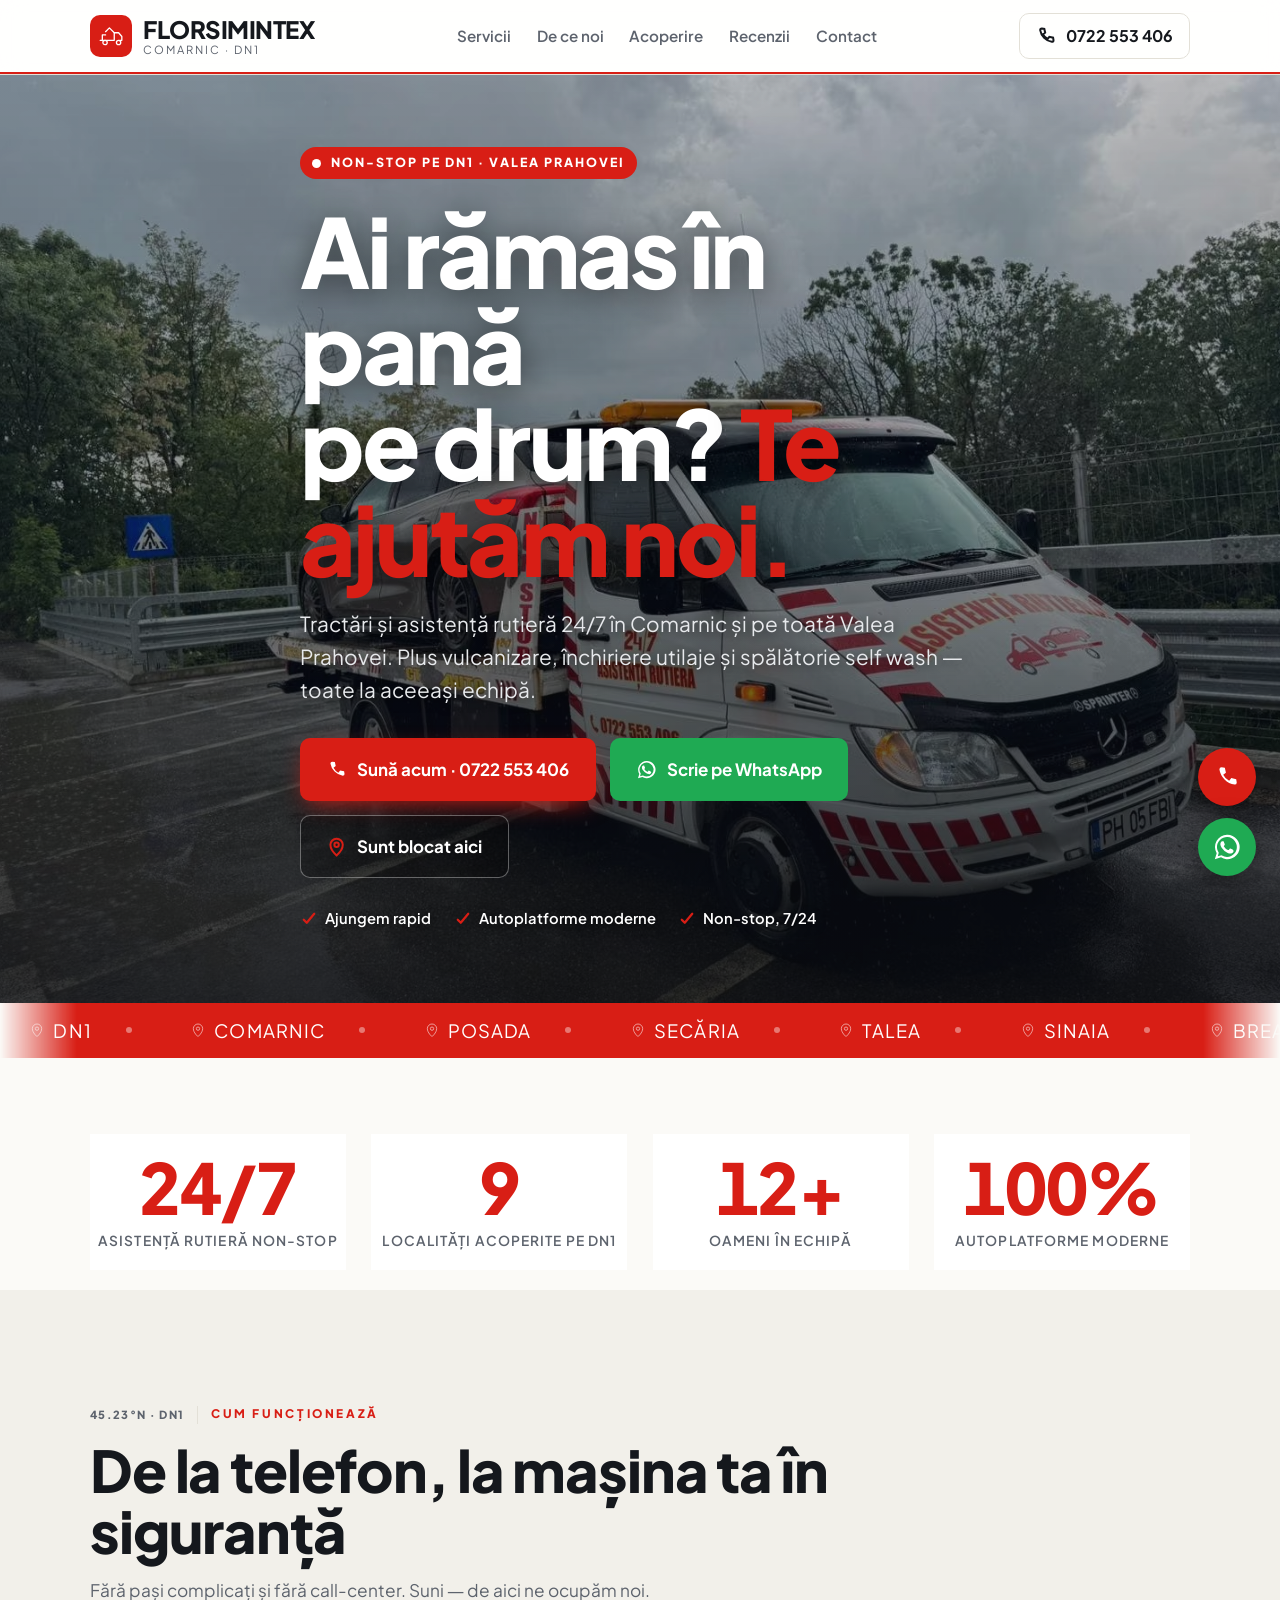
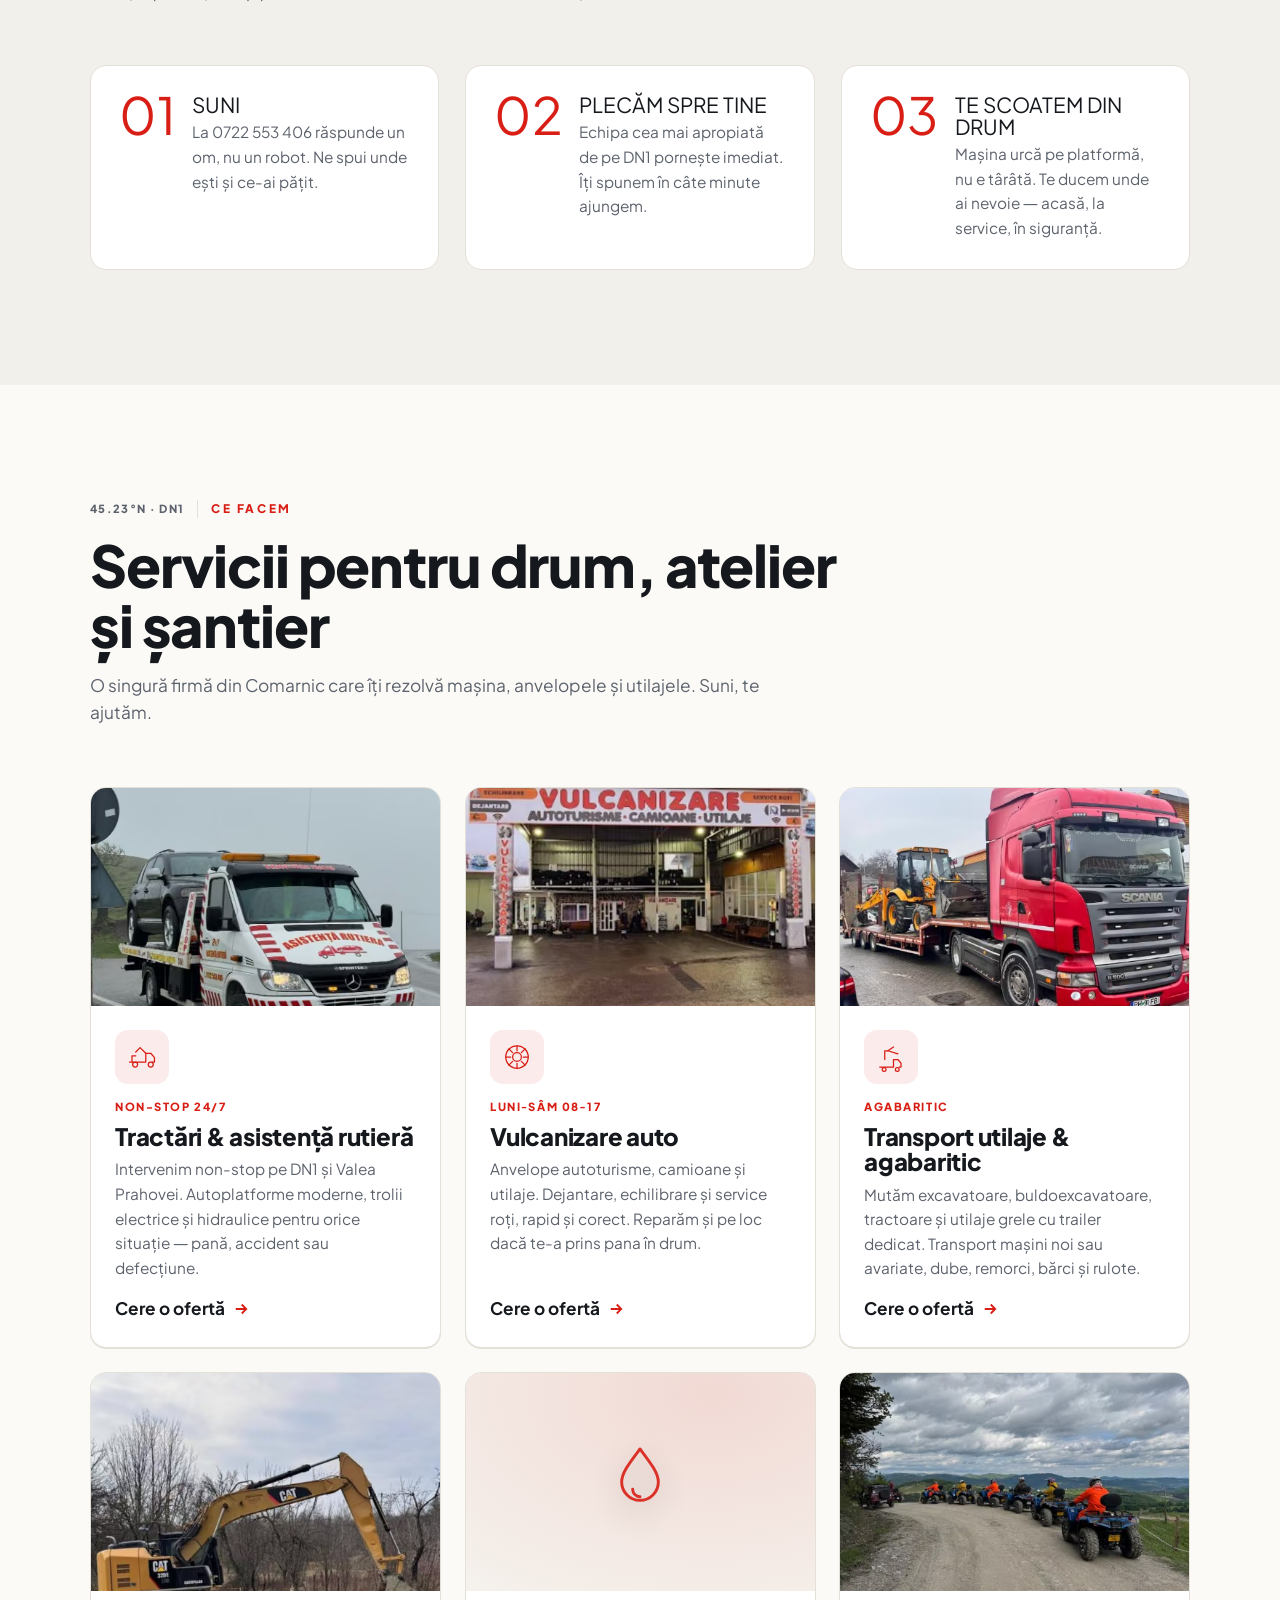
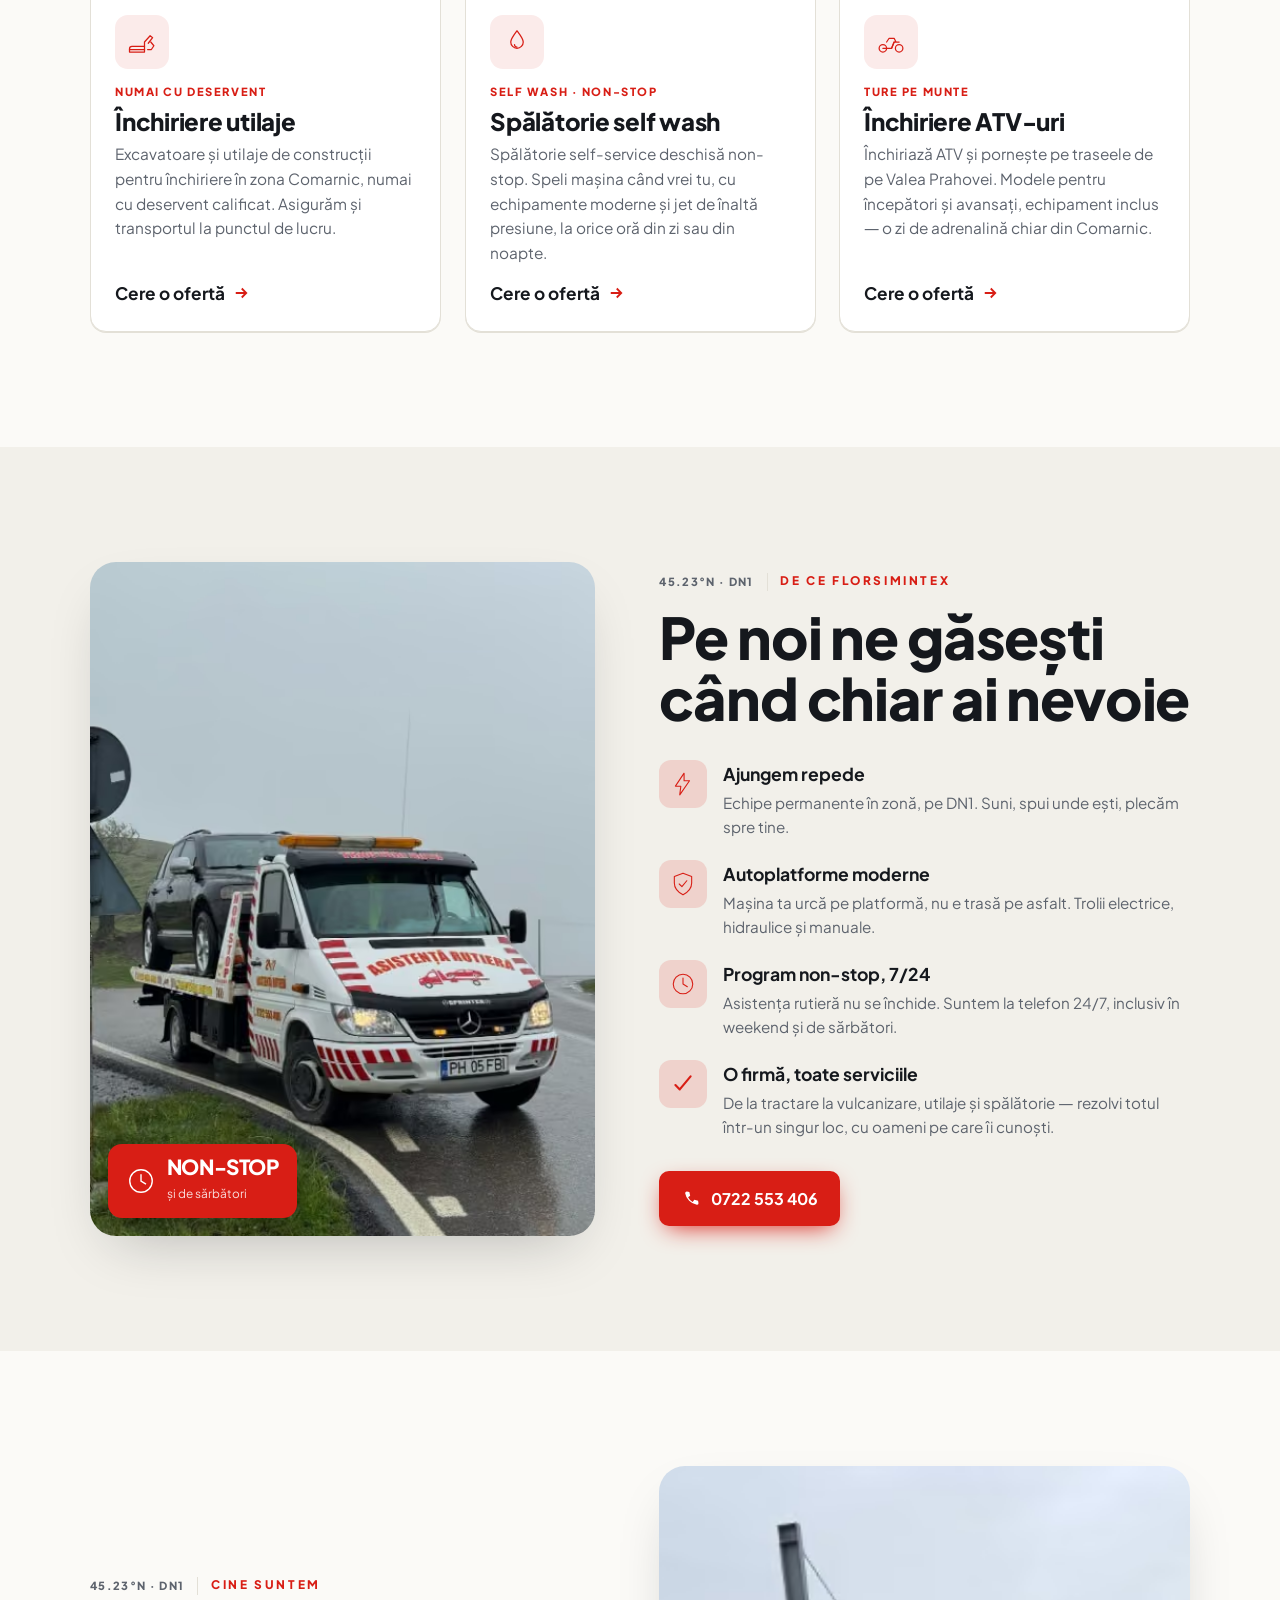
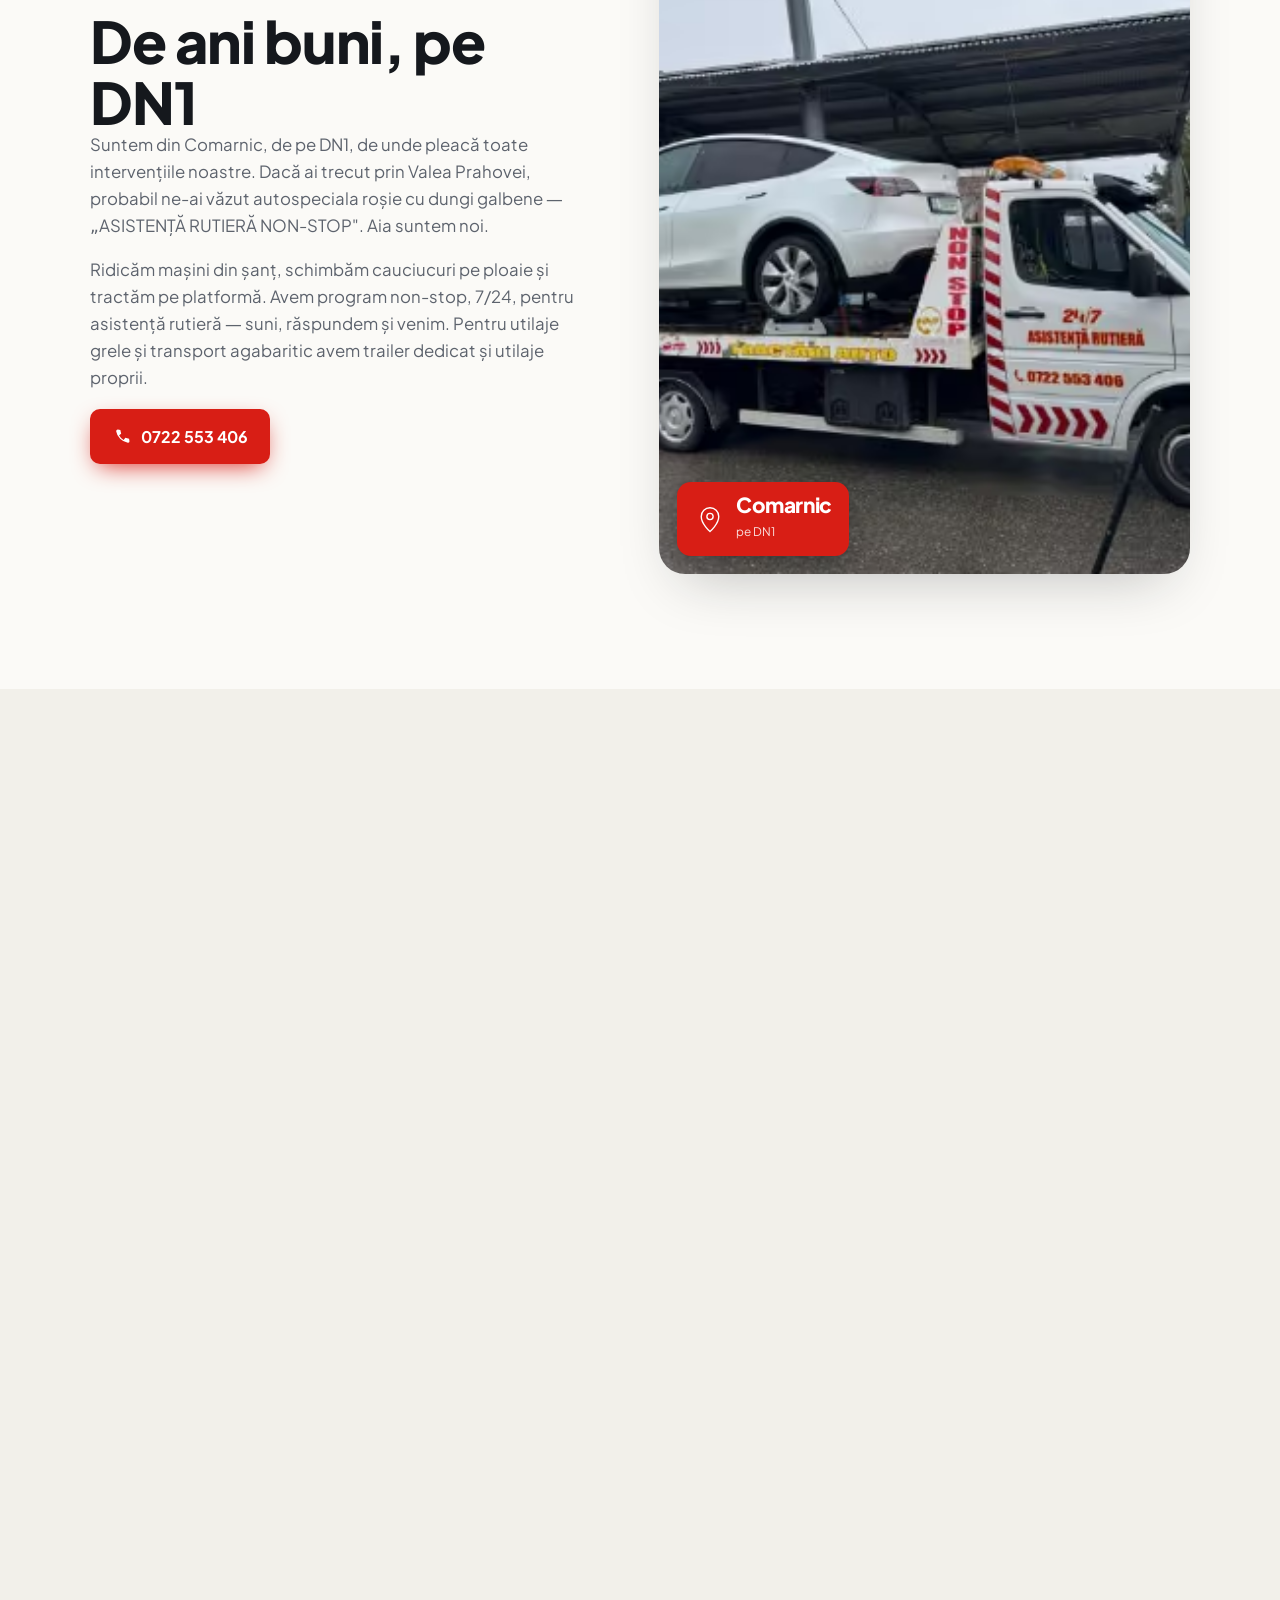
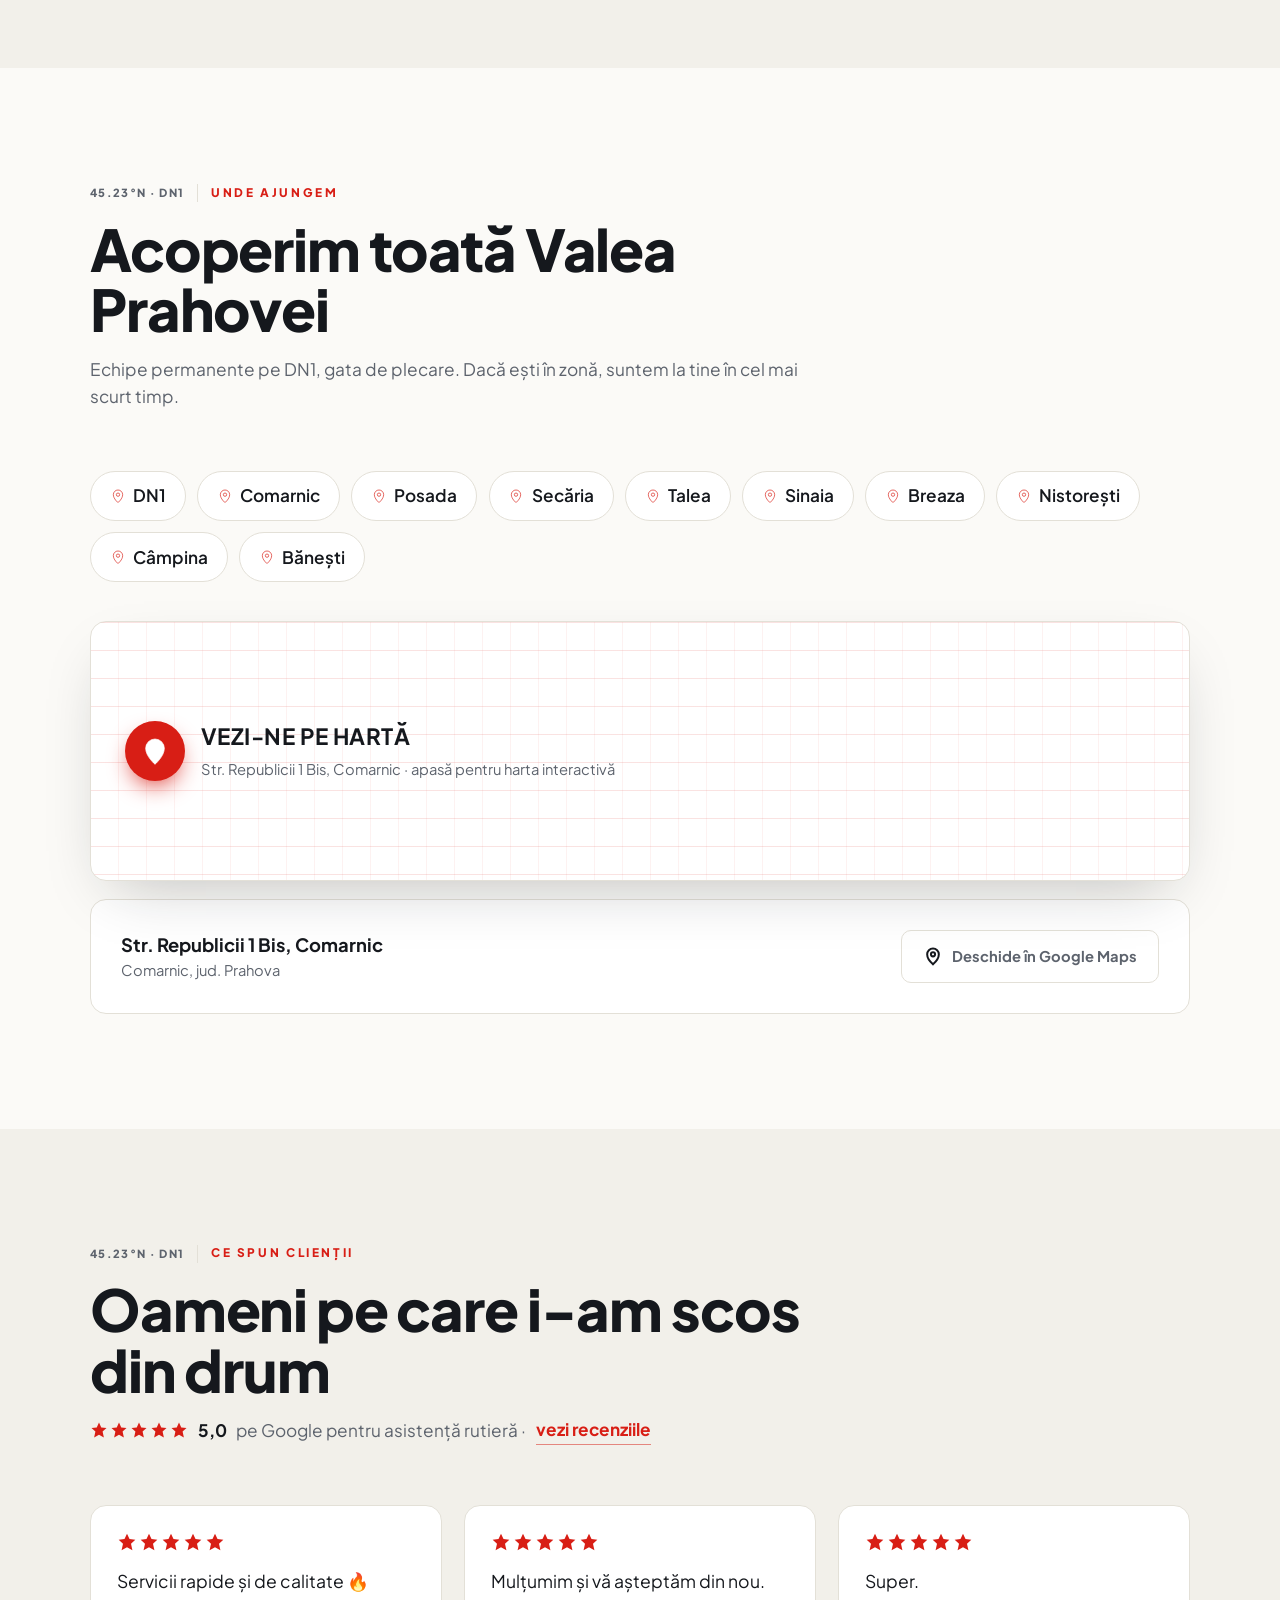
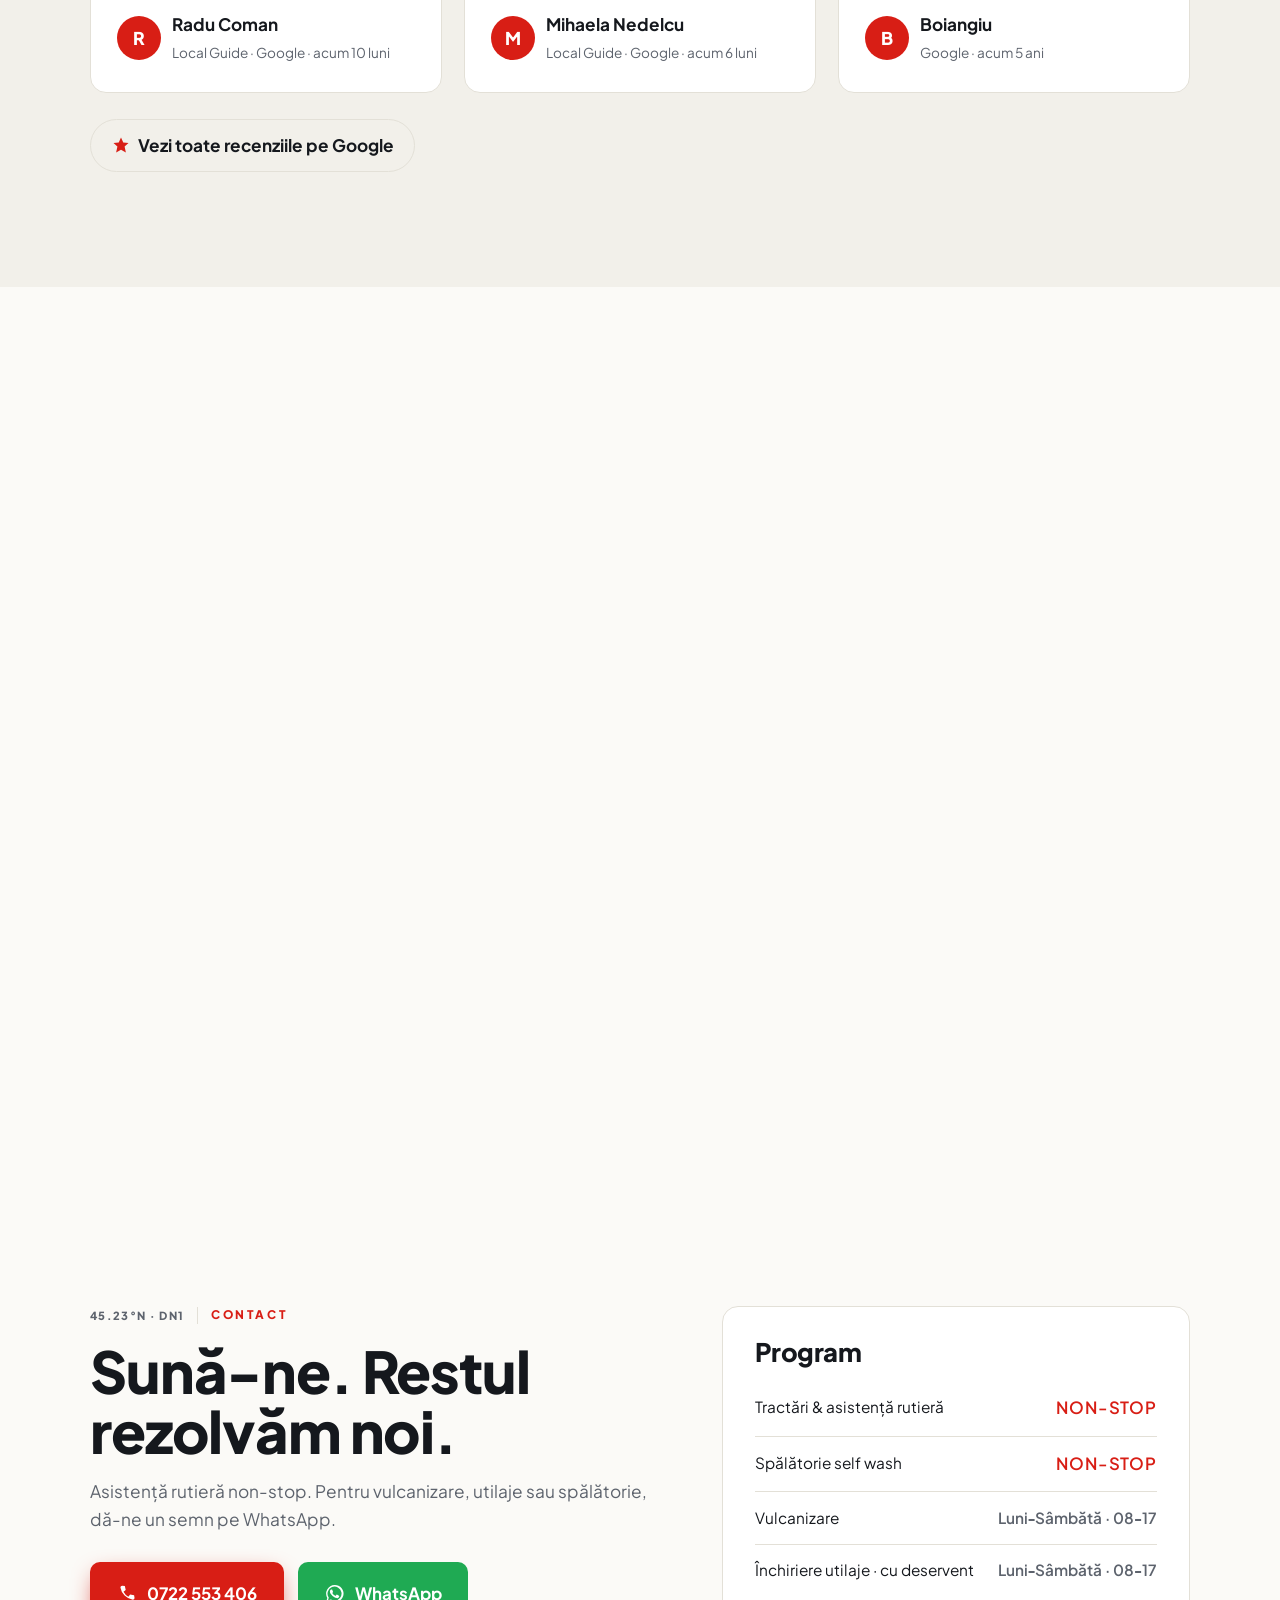
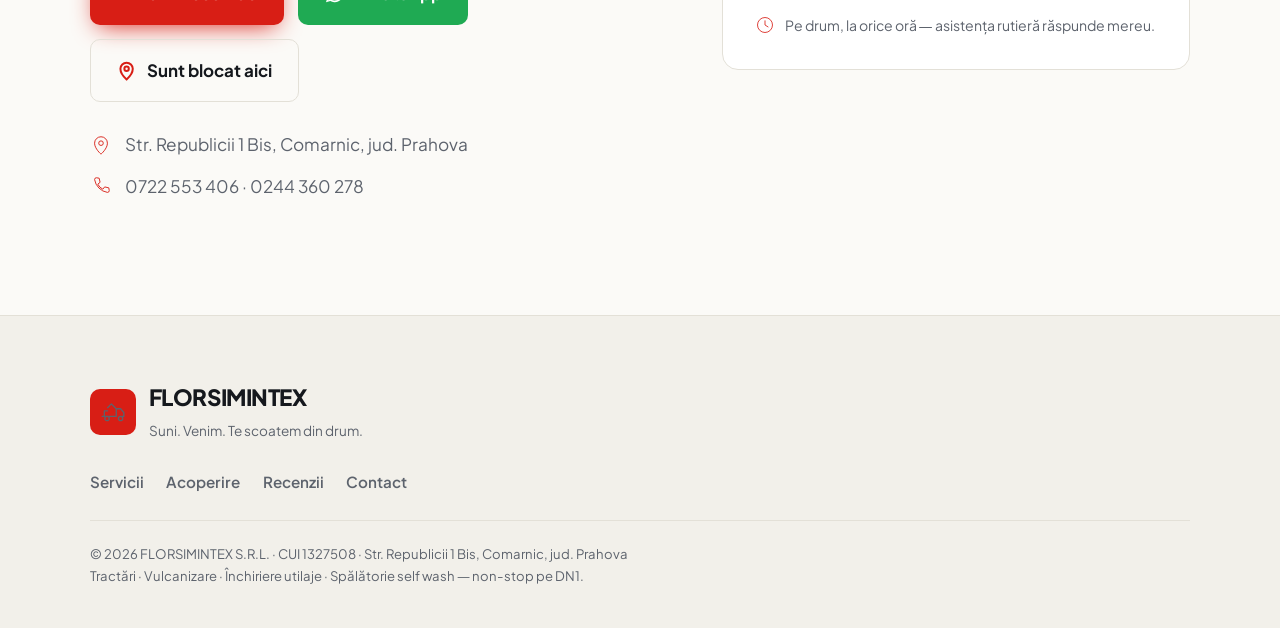
==== commit cac6b706: "Scot referințele la FLORSIMINTEX CONSTRUCT (firma soră nu mai există); scot plata cash/card; rescriu" ====
--- a/clean.html
+++ b/clean.html
@@ -30,7 +30,7 @@
 <link rel="stylesheet" href="css/base.css">
 <link rel="stylesheet" href="css/components.css">
 <link rel="stylesheet" href="css/theme-clean.css">
-<script type="application/ld+json">{"@context":"https://schema.org","@graph":[{"@type":["AutoRepair","EmergencyService"],"@id":"https://sol111-afk.github.io/florsimintex/#business","name":"FLORSIMINTEX S.R.L.","url":"https://sol111-afk.github.io/florsimintex","image":"https://sol111-afk.github.io/florsimintex/assets/images/hero-tractare.jpg","telephone":"+40722553406","priceRange":"$$","currenciesAccepted":"RON","paymentAccepted":"Cash, Card","address":{"@type":"PostalAddress","streetAddress":"Str. Republicii 1 Bis","addressLocality":"Comarnic","addressRegion":"Prahova","postalCode":"105700","addressCountry":"RO"},"geo":{"@type":"GeoCoordinates","latitude":45.2486,"longitude":25.6361},"hasMap":"https://maps.app.goo.gl/q3RN5pKrEn8EoF1H6","sameAs":["https://maps.app.goo.gl/q3RN5pKrEn8EoF1H6","https://maps.app.goo.gl/4gYi3hnEfFh5eGaT8"],"contactPoint":[{"@type":"ContactPoint","telephone":"+40722553406","contactType":"asistență rutieră","availableLanguage":"ro"},{"@type":"ContactPoint","telephone":"+40244360278","contactType":"birou"}],"areaServed":[{"@type":"Place","name":"DN1"},{"@type":"Place","name":"Comarnic"},{"@type":"Place","name":"Posada"},{"@type":"Place","name":"Secăria"},{"@type":"Place","name":"Talea"},{"@type":"Place","name":"Sinaia"},{"@type":"Place","name":"Breaza"},{"@type":"Place","name":"Nistorești"},{"@type":"Place","name":"Câmpina"},{"@type":"Place","name":"Bănești"}],"openingHoursSpecification":[{"@type":"OpeningHoursSpecification","dayOfWeek":["Monday","Tuesday","Wednesday","Thursday","Friday","Saturday","Sunday"],"opens":"00:00","closes":"23:59"}],"makesOffer":[{"@type":"Offer","name":"Tractări & asistență rutieră"},{"@type":"Offer","name":"Vulcanizare auto"},{"@type":"Offer","name":"Transport utilaje & agabaritic"},{"@type":"Offer","name":"Închiriere utilaje"},{"@type":"Offer","name":"Spălătorie self wash"},{"@type":"Offer","name":"Închiriere ATV-uri"}],"aggregateRating":{"@type":"AggregateRating","ratingValue":"5.0","reviewCount":"3","bestRating":"5"},"review":[{"@type":"Review","author":{"@type":"Person","name":"Radu Coman"},"reviewRating":{"@type":"Rating","ratingValue":5,"bestRating":5},"reviewBody":"Servicii rapide și de calitate 🔥"},{"@type":"Review","author":{"@type":"Person","name":"Mihaela Nedelcu"},"reviewRating":{"@type":"Rating","ratingValue":5,"bestRating":5},"reviewBody":"Mulțumim și vă așteptăm din nou."},{"@type":"Review","author":{"@type":"Person","name":"Boiangiu"},"reviewRating":{"@type":"Rating","ratingValue":5,"bestRating":5},"reviewBody":"Super."}]},{"@type":"Service","@id":"https://sol111-afk.github.io/florsimintex/#service-0","name":"Tractări & asistență rutieră","description":"Intervenim non-stop pe DN1 și Valea Prahovei. Autoplatforme moderne, trolii electrice și hidraulice pentru orice situație — pană, accident sau defecțiune.","serviceType":"Tractări & asistență rutieră","provider":{"@id":"https://sol111-afk.github.io/florsimintex/#business"},"areaServed":["DN1","Comarnic","Posada","Secăria","Talea","Sinaia","Breaza","Nistorești","Câmpina","Bănești"]},{"@type":"Service","@id":"https://sol111-afk.github.io/florsimintex/#service-1","name":"Vulcanizare auto","description":"Anvelope autoturisme, camioane și utilaje. Dejantare, echilibrare și service roți, rapid și corect. Reparăm și pe loc dacă te-a prins pana în drum.","serviceType":"Vulcanizare auto","provider":{"@id":"https://sol111-afk.github.io/florsimintex/#business"},"areaServed":["DN1","Comarnic","Posada","Secăria","Talea","Sinaia","Breaza","Nistorești","Câmpina","Bănești"]},{"@type":"Service","@id":"https://sol111-afk.github.io/florsimintex/#service-2","name":"Transport utilaje & agabaritic","description":"Mutăm excavatoare, buldoexcavatoare, tractoare și utilaje grele cu trailer dedicat. Transport mașini noi sau avariate, dube, remorci, bărci și rulote.","serviceType":"Transport utilaje & agabaritic","provider":{"@id":"https://sol111-afk.github.io/florsimintex/#business"},"areaServed":["DN1","Comarnic","Posada","Secăria","Talea","Sinaia","Breaza","Nistorești","Câmpina","Bănești"]},{"@type":"Service","@id":"https://sol111-afk.github.io/florsimintex/#service-3","name":"Închiriere utilaje","description":"Excavatoare și utilaje de construcții pentru închiriere în zona Comarnic, numai cu deservent calificat. Asigurăm și transportul la punctul de lucru.","serviceType":"Închiriere utilaje","provider":{"@id":"https://sol111-afk.github.io/florsimintex/#business"},"areaServed":["DN1","Comarnic","Posada","Secăria","Talea","Sinaia","Breaza","Nistorești","Câmpina","Bănești"]},{"@type":"Service","@id":"https://sol111-afk.github.io/florsimintex/#service-4","name":"Spălătorie self wash","description":"Spălătorie self-service deschisă non-stop. Speli mașina când vrei tu, cu echipamente moderne și jet de înaltă presiune, la orice oră din zi sau din noapte.","serviceType":"Spălătorie self wash","provider":{"@id":"https://sol111-afk.github.io/florsimintex/#business"},"areaServed":["DN1","Comarnic","Posada","Secăria","Talea","Sinaia","Breaza","Nistorești","Câmpina","Bănești"]},{"@type":"Service","@id":"https://sol111-afk.github.io/florsimintex/#service-5","name":"Închiriere ATV-uri","description":"Închiriază ATV și pornește pe traseele de pe Valea Prahovei. Modele pentru începători și avansați, echipament inclus — o zi de adrenalină chiar din Comarnic.","serviceType":"Închiriere ATV-uri","provider":{"@id":"https://sol111-afk.github.io/florsimintex/#business"},"areaServed":["DN1","Comarnic","Posada","Secăria","Talea","Sinaia","Breaza","Nistorești","Câmpina","Bănești"]},{"@type":"FAQPage","@id":"https://sol111-afk.github.io/florsimintex/#faq","mainEntity":[{"@type":"Question","name":"Cât costă o tractare?","acceptedAnswer":{"@type":"Answer","text":"Depinde de distanță și de situație. Îți spunem prețul la telefon înainte să pornim — fără surprize."}},{"@type":"Question","name":"Veniți și noaptea sau de sărbători?","acceptedAnswer":{"@type":"Answer","text":"Da. Asistența rutieră e non-stop, 24/7, inclusiv în weekend și de sărbători."}},{"@type":"Question","name":"Cât de repede ajungeți?","acceptedAnswer":{"@type":"Answer","text":"Avem echipe permanente pe DN1, în zona Comarnic–Sinaia. Suni, îți spunem în câte minute ajungem la tine."}},{"@type":"Question","name":"Ridicați mașini din șanț sau după accident?","acceptedAnswer":{"@type":"Answer","text":"Da. Avem trolii electrice, hidraulice și manuale și autoplatforme moderne pentru orice situație — pană, accident sau defecțiune."}},{"@type":"Question","name":"Tractați și camioane sau utilaje?","acceptedAnswer":{"@type":"Answer","text":"Da. Transportăm utilaje grele și agabaritic cu trailer dedicat, plus dube, remorci, bărci și rulote."}},{"@type":"Question","name":"Cum plătesc?","acceptedAnswer":{"@type":"Answer","text":"Pe loc, cash sau card. Primești bon pentru orice intervenție."}}]}]}</script>
+<script type="application/ld+json">{"@context":"https://schema.org","@graph":[{"@type":["AutoRepair","EmergencyService"],"@id":"https://sol111-afk.github.io/florsimintex/#business","name":"FLORSIMINTEX S.R.L.","url":"https://sol111-afk.github.io/florsimintex","image":"https://sol111-afk.github.io/florsimintex/assets/images/hero-tractare.jpg","telephone":"+40722553406","priceRange":"$$","currenciesAccepted":"RON","address":{"@type":"PostalAddress","streetAddress":"Str. Republicii 1 Bis","addressLocality":"Comarnic","addressRegion":"Prahova","postalCode":"105700","addressCountry":"RO"},"geo":{"@type":"GeoCoordinates","latitude":45.2486,"longitude":25.6361},"hasMap":"https://maps.app.goo.gl/q3RN5pKrEn8EoF1H6","sameAs":["https://maps.app.goo.gl/q3RN5pKrEn8EoF1H6","https://maps.app.goo.gl/4gYi3hnEfFh5eGaT8"],"contactPoint":[{"@type":"ContactPoint","telephone":"+40722553406","contactType":"asistență rutieră","availableLanguage":"ro"},{"@type":"ContactPoint","telephone":"+40244360278","contactType":"birou"}],"areaServed":[{"@type":"Place","name":"DN1"},{"@type":"Place","name":"Comarnic"},{"@type":"Place","name":"Posada"},{"@type":"Place","name":"Secăria"},{"@type":"Place","name":"Talea"},{"@type":"Place","name":"Sinaia"},{"@type":"Place","name":"Breaza"},{"@type":"Place","name":"Nistorești"},{"@type":"Place","name":"Câmpina"},{"@type":"Place","name":"Bănești"}],"openingHoursSpecification":[{"@type":"OpeningHoursSpecification","dayOfWeek":["Monday","Tuesday","Wednesday","Thursday","Friday","Saturday","Sunday"],"opens":"00:00","closes":"23:59"}],"makesOffer":[{"@type":"Offer","name":"Tractări & asistență rutieră"},{"@type":"Offer","name":"Vulcanizare auto"},{"@type":"Offer","name":"Transport utilaje & agabaritic"},{"@type":"Offer","name":"Închiriere utilaje"},{"@type":"Offer","name":"Spălătorie self wash"},{"@type":"Offer","name":"Închiriere ATV-uri"}],"aggregateRating":{"@type":"AggregateRating","ratingValue":"5.0","reviewCount":"3","bestRating":"5"},"review":[{"@type":"Review","author":{"@type":"Person","name":"Radu Coman"},"reviewRating":{"@type":"Rating","ratingValue":5,"bestRating":5},"reviewBody":"Servicii rapide și de calitate 🔥"},{"@type":"Review","author":{"@type":"Person","name":"Mihaela Nedelcu"},"reviewRating":{"@type":"Rating","ratingValue":5,"bestRating":5},"reviewBody":"Mulțumim și vă așteptăm din nou."},{"@type":"Review","author":{"@type":"Person","name":"Boiangiu"},"reviewRating":{"@type":"Rating","ratingValue":5,"bestRating":5},"reviewBody":"Super."}]},{"@type":"Service","@id":"https://sol111-afk.github.io/florsimintex/#service-0","name":"Tractări & asistență rutieră","description":"Intervenim non-stop pe DN1 și Valea Prahovei. Autoplatforme moderne, trolii electrice și hidraulice pentru orice situație — pană, accident sau defecțiune.","serviceType":"Tractări & asistență rutieră","provider":{"@id":"https://sol111-afk.github.io/florsimintex/#business"},"areaServed":["DN1","Comarnic","Posada","Secăria","Talea","Sinaia","Breaza","Nistorești","Câmpina","Bănești"]},{"@type":"Service","@id":"https://sol111-afk.github.io/florsimintex/#service-1","name":"Vulcanizare auto","description":"Anvelope autoturisme, camioane și utilaje. Dejantare, echilibrare și service roți, rapid și corect. Reparăm și pe loc dacă te-a prins pana în drum.","serviceType":"Vulcanizare auto","provider":{"@id":"https://sol111-afk.github.io/florsimintex/#business"},"areaServed":["DN1","Comarnic","Posada","Secăria","Talea","Sinaia","Breaza","Nistorești","Câmpina","Bănești"]},{"@type":"Service","@id":"https://sol111-afk.github.io/florsimintex/#service-2","name":"Transport utilaje & agabaritic","description":"Mutăm excavatoare, buldoexcavatoare, tractoare și utilaje grele cu trailer dedicat. Transport mașini noi sau avariate, dube, remorci, bărci și rulote.","serviceType":"Transport utilaje & agabaritic","provider":{"@id":"https://sol111-afk.github.io/florsimintex/#business"},"areaServed":["DN1","Comarnic","Posada","Secăria","Talea","Sinaia","Breaza","Nistorești","Câmpina","Bănești"]},{"@type":"Service","@id":"https://sol111-afk.github.io/florsimintex/#service-3","name":"Închiriere utilaje","description":"Excavatoare și utilaje de construcții pentru închiriere în zona Comarnic, numai cu deservent calificat. Asigurăm și transportul la punctul de lucru.","serviceType":"Închiriere utilaje","provider":{"@id":"https://sol111-afk.github.io/florsimintex/#business"},"areaServed":["DN1","Comarnic","Posada","Secăria","Talea","Sinaia","Breaza","Nistorești","Câmpina","Bănești"]},{"@type":"Service","@id":"https://sol111-afk.github.io/florsimintex/#service-4","name":"Spălătorie self wash","description":"Spălătorie self-service deschisă non-stop. Speli mașina când vrei tu, cu echipamente moderne și jet de înaltă presiune, la orice oră din zi sau din noapte.","serviceType":"Spălătorie self wash","provider":{"@id":"https://sol111-afk.github.io/florsimintex/#business"},"areaServed":["DN1","Comarnic","Posada","Secăria","Talea","Sinaia","Breaza","Nistorești","Câmpina","Bănești"]},{"@type":"Service","@id":"https://sol111-afk.github.io/florsimintex/#service-5","name":"Închiriere ATV-uri","description":"Închiriază ATV și pornește pe traseele de pe Valea Prahovei. Modele pentru începători și avansați, echipament inclus — o zi de adrenalină chiar din Comarnic.","serviceType":"Închiriere ATV-uri","provider":{"@id":"https://sol111-afk.github.io/florsimintex/#business"},"areaServed":["DN1","Comarnic","Posada","Secăria","Talea","Sinaia","Breaza","Nistorești","Câmpina","Bănești"]},{"@type":"FAQPage","@id":"https://sol111-afk.github.io/florsimintex/#faq","mainEntity":[{"@type":"Question","name":"Cât costă o tractare?","acceptedAnswer":{"@type":"Answer","text":"Depinde de distanță și de situație. Îți spunem prețul la telefon înainte să pornim — fără surprize."}},{"@type":"Question","name":"Veniți și noaptea sau de sărbători?","acceptedAnswer":{"@type":"Answer","text":"Da. Asistența rutieră e non-stop, 24/7, inclusiv în weekend și de sărbători."}},{"@type":"Question","name":"Cât de repede ajungeți?","acceptedAnswer":{"@type":"Answer","text":"Avem echipe permanente pe DN1, în zona Comarnic–Sinaia. Suni, îți spunem în câte minute ajungem la tine."}},{"@type":"Question","name":"Ridicați mașini din șanț sau după accident?","acceptedAnswer":{"@type":"Answer","text":"Da. Avem trolii electrice, hidraulice și manuale și autoplatforme moderne pentru orice situație — pană, accident sau defecțiune."}},{"@type":"Question","name":"Tractați și camioane sau utilaje?","acceptedAnswer":{"@type":"Answer","text":"Da. Transportăm utilaje grele și agabaritic cu trailer dedicat, plus dube, remorci, bărci și rulote."}}]}]}</script>
 </head>
 <body>
 
@@ -80,7 +80,7 @@
       <ul class="hero-chips reveal">
         <li><svg viewBox="0 0 24 24" aria-hidden="true"><path d="M5 13l4 4 10-12"/></svg> Ajungem rapid</li>
         <li><svg viewBox="0 0 24 24" aria-hidden="true"><path d="M5 13l4 4 10-12"/></svg> Autoplatforme moderne</li>
-        <li><svg viewBox="0 0 24 24" aria-hidden="true"><path d="M5 13l4 4 10-12"/></svg> Plata pe loc / card</li>
+        <li><svg viewBox="0 0 24 24" aria-hidden="true"><path d="M5 13l4 4 10-12"/></svg> Non-stop, 7/24</li>
       </ul>
     </div>
   </section>
@@ -228,7 +228,7 @@
         <p class="kicker reveal">De ce FLORSIMINTEX</p>
         <h2 class="reveal">Pe noi ne găsești când chiar ai nevoie</h2>
         <ul class="why">
-          <li class="reveal"><span class="why-ico"><svg viewBox="0 0 48 48" aria-hidden="true"><path d="M26 4 10 28h10l-2 16 18-26H26z"/></svg></span><div><b>Ajungem repede</b><p>Echipe permanente în zonă, pe DN1. Suni, spui unde ești, plecăm spre tine.</p></div></li><li class="reveal"><span class="why-ico"><svg viewBox="0 0 48 48" aria-hidden="true"><path d="M24 4l16 6v12c0 11-7 17-16 22-9-5-16-11-16-22V10z"/><path d="M17 24l5 5 9-11"/></svg></span><div><b>Autoplatforme moderne</b><p>Mașina ta urcă pe platformă, nu e trasă pe asfalt. Trolii electrice, hidraulice și manuale.</p></div></li><li class="reveal"><span class="why-ico"><svg viewBox="0 0 48 48" aria-hidden="true"><circle cx="24" cy="24" r="18"/><path d="M24 13v11l8 5"/></svg></span><div><b>Non-stop, chiar și noaptea</b><p>Asistența rutieră nu se închide. Suntem la telefon 24/7, inclusiv în weekend și de sărbători.</p></div></li><li class="reveal"><span class="why-ico"><svg viewBox="0 0 24 24" aria-hidden="true"><path d="M5 13l4 4 10-12"/></svg></span><div><b>O firmă, toate serviciile</b><p>De la tractare la vulcanizare, utilaje și spălătorie — rezolvi totul într-un singur loc, cu oameni pe care îi cunoști.</p></div></li>
+          <li class="reveal"><span class="why-ico"><svg viewBox="0 0 48 48" aria-hidden="true"><path d="M26 4 10 28h10l-2 16 18-26H26z"/></svg></span><div><b>Ajungem repede</b><p>Echipe permanente în zonă, pe DN1. Suni, spui unde ești, plecăm spre tine.</p></div></li><li class="reveal"><span class="why-ico"><svg viewBox="0 0 48 48" aria-hidden="true"><path d="M24 4l16 6v12c0 11-7 17-16 22-9-5-16-11-16-22V10z"/><path d="M17 24l5 5 9-11"/></svg></span><div><b>Autoplatforme moderne</b><p>Mașina ta urcă pe platformă, nu e trasă pe asfalt. Trolii electrice, hidraulice și manuale.</p></div></li><li class="reveal"><span class="why-ico"><svg viewBox="0 0 48 48" aria-hidden="true"><circle cx="24" cy="24" r="18"/><path d="M24 13v11l8 5"/></svg></span><div><b>Program non-stop, 7/24</b><p>Asistența rutieră nu se închide. Suntem la telefon 24/7, inclusiv în weekend și de sărbători.</p></div></li><li class="reveal"><span class="why-ico"><svg viewBox="0 0 24 24" aria-hidden="true"><path d="M5 13l4 4 10-12"/></svg></span><div><b>O firmă, toate serviciile</b><p>De la tractare la vulcanizare, utilaje și spălătorie — rezolvi totul într-un singur loc, cu oameni pe care îi cunoști.</p></div></li>
         </ul>
         <a class="btn btn-call reveal" href="tel:+40722553406"><svg viewBox="0 0 48 48" aria-hidden="true"><path d="M14 6l6 1 2 9-5 4a24 24 0 0 0 11 11l4-5 9 2 1 6a4 4 0 0 1-4 4A34 34 0 0 1 10 10a4 4 0 0 1 4-4z"/></svg><span>0722 553 406</span></a>
       </div>
@@ -242,7 +242,7 @@
         <p class="kicker reveal">Cine suntem</p>
         <h2 class="reveal">De ani buni, pe DN1</h2>
         <p class="about-p reveal">Suntem din Comarnic, de pe DN1, de unde pleacă toate intervențiile noastre. Dacă ai trecut prin Valea Prahovei, probabil ne-ai văzut autospeciala roșie cu dungi galbene — „ASISTENȚĂ RUTIERĂ NON-STOP". Aia suntem noi.</p>
-        <p class="about-p reveal">O echipă de oameni care răspund la telefon și la 3 noaptea, ridică mașini din șanț și schimbă cauciucuri pe ploaie. Pentru utilaje grele și transport agabaritic lucrăm împreună cu firma soră, FLORSIMINTEX CONSTRUCT.</p>
+        <p class="about-p reveal">Ridicăm mașini din șanț, schimbăm cauciucuri pe ploaie și tractăm pe platformă. Avem program non-stop, 7/24, pentru asistență rutieră — suni, răspundem și venim. Pentru utilaje grele și transport agabaritic avem trailer dedicat și utilaje proprii.</p>
         <a class="btn btn-call reveal" href="tel:+40722553406"><svg viewBox="0 0 48 48" aria-hidden="true"><path d="M14 6l6 1 2 9-5 4a24 24 0 0 0 11 11l4-5 9 2 1 6a4 4 0 0 1-4 4A34 34 0 0 1 10 10a4 4 0 0 1 4-4z"/></svg><span>0722 553 406</span></a>
       </div>
       <div class="feature-media reveal">
@@ -405,10 +405,6 @@
           <summary>Tractați și camioane sau utilaje?<span class="faq-ico" aria-hidden="true"></span></summary>
           <div class="faq-a"><p>Da. Transportăm utilaje grele și agabaritic cu trailer dedicat, plus dube, remorci, bărci și rulote.</p></div>
         </details>
-        <details class="faq-item reveal">
-          <summary>Cum plătesc?<span class="faq-ico" aria-hidden="true"></span></summary>
-          <div class="faq-a"><p>Pe loc, cash sau card. Primești bon pentru orice intervenție.</p></div>
-        </details>
       </div>
     </div>
   </section>
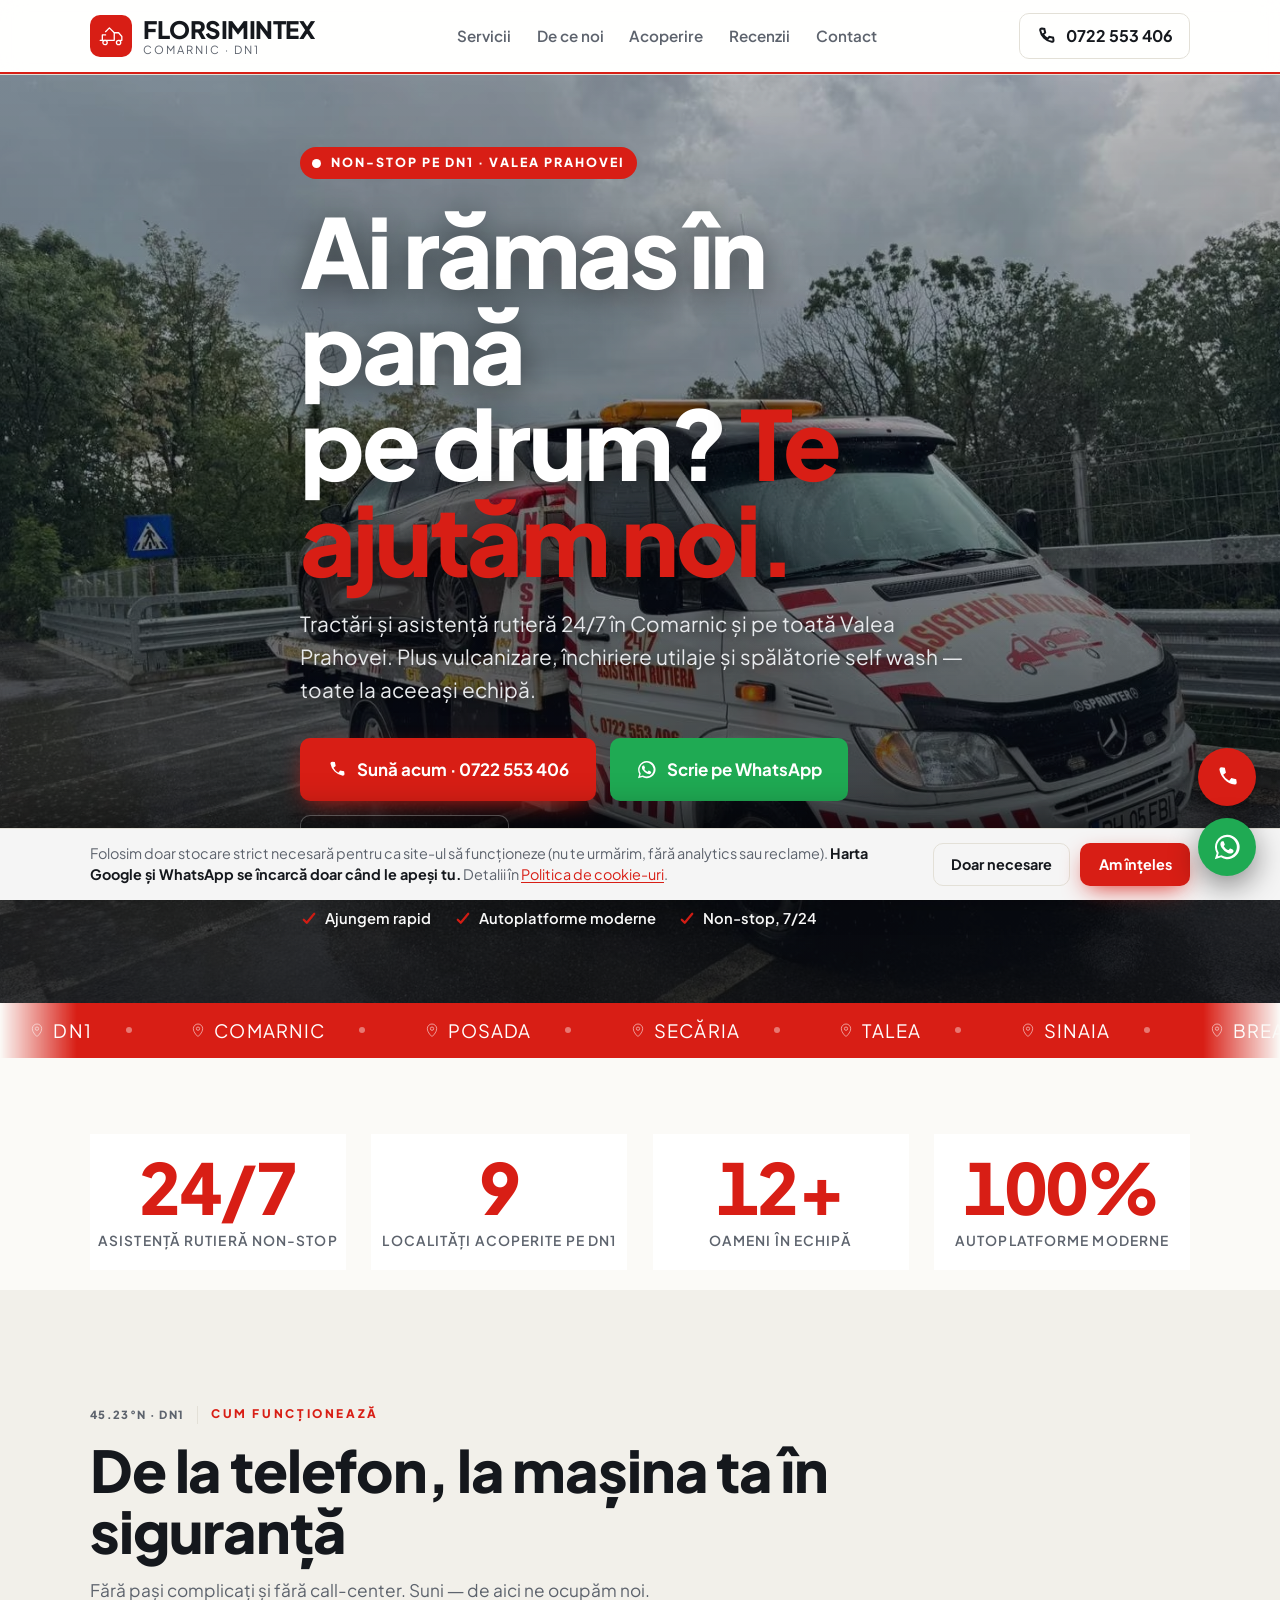
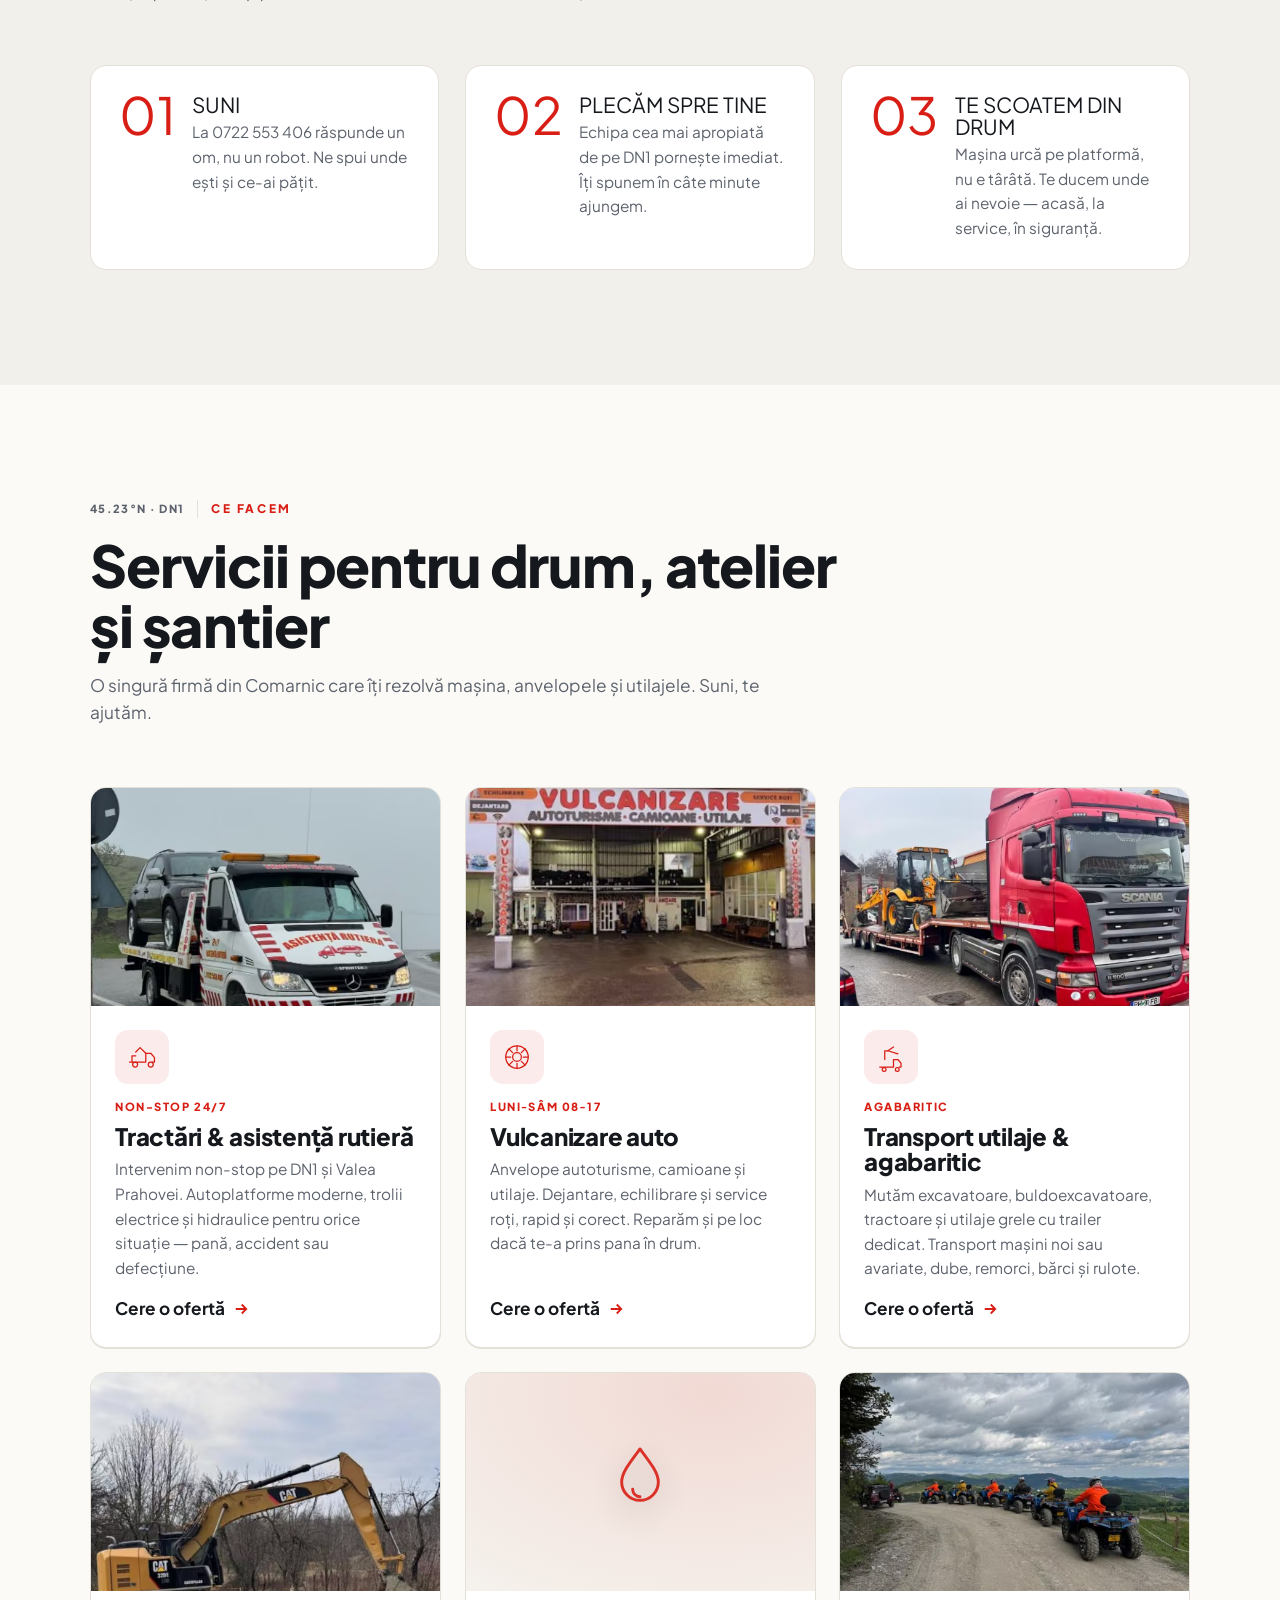
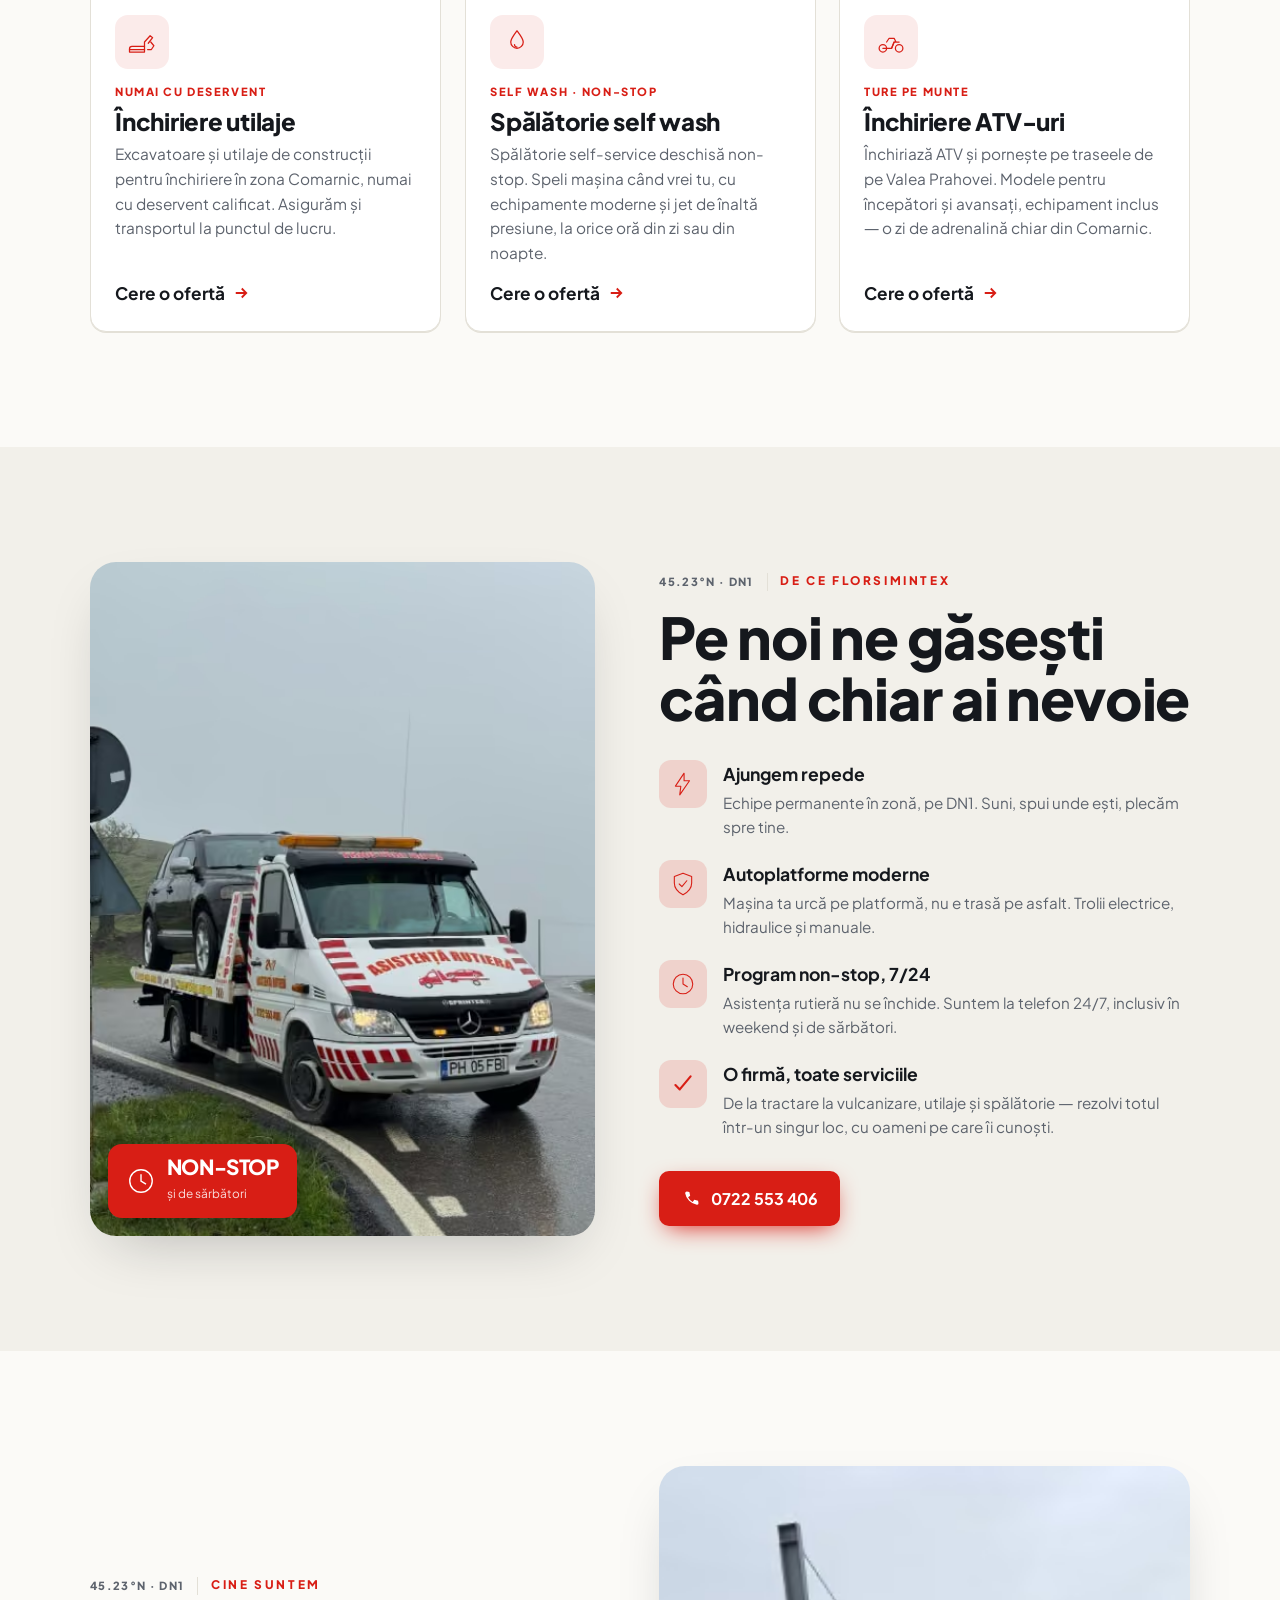
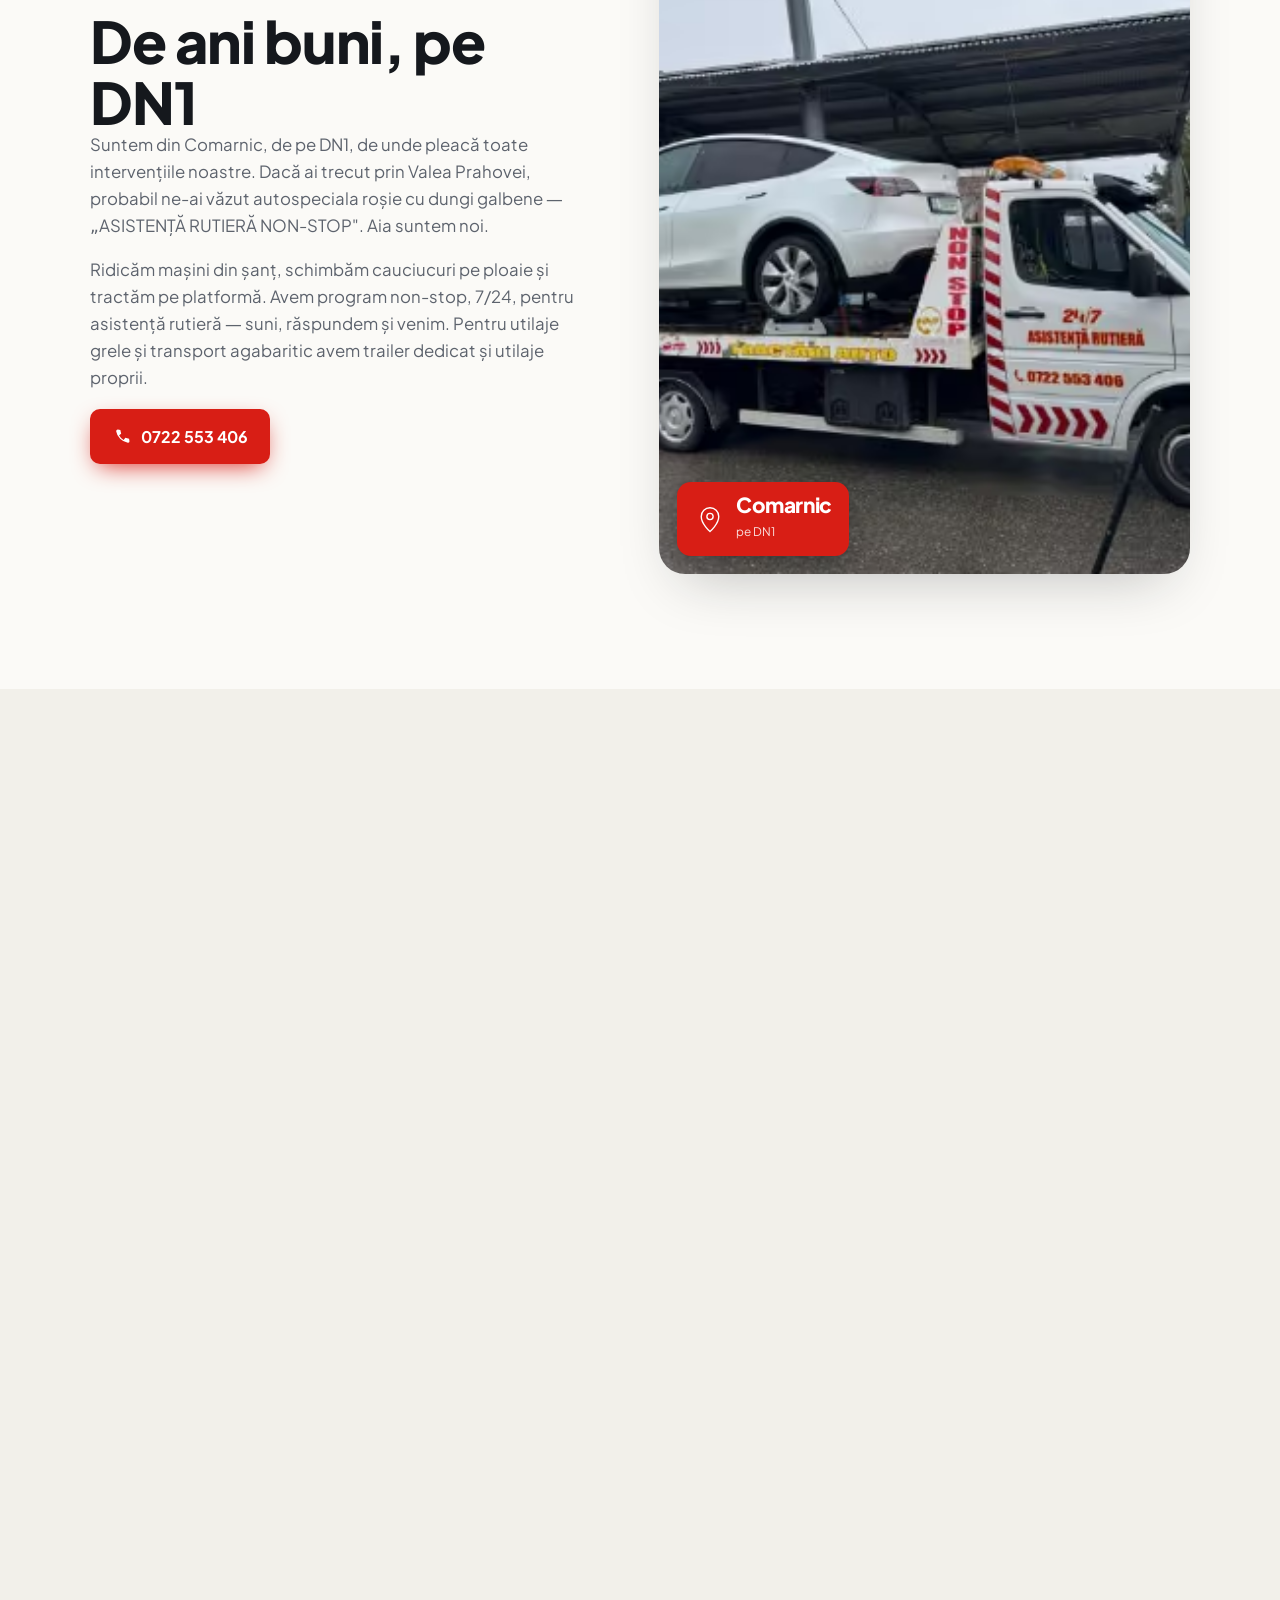
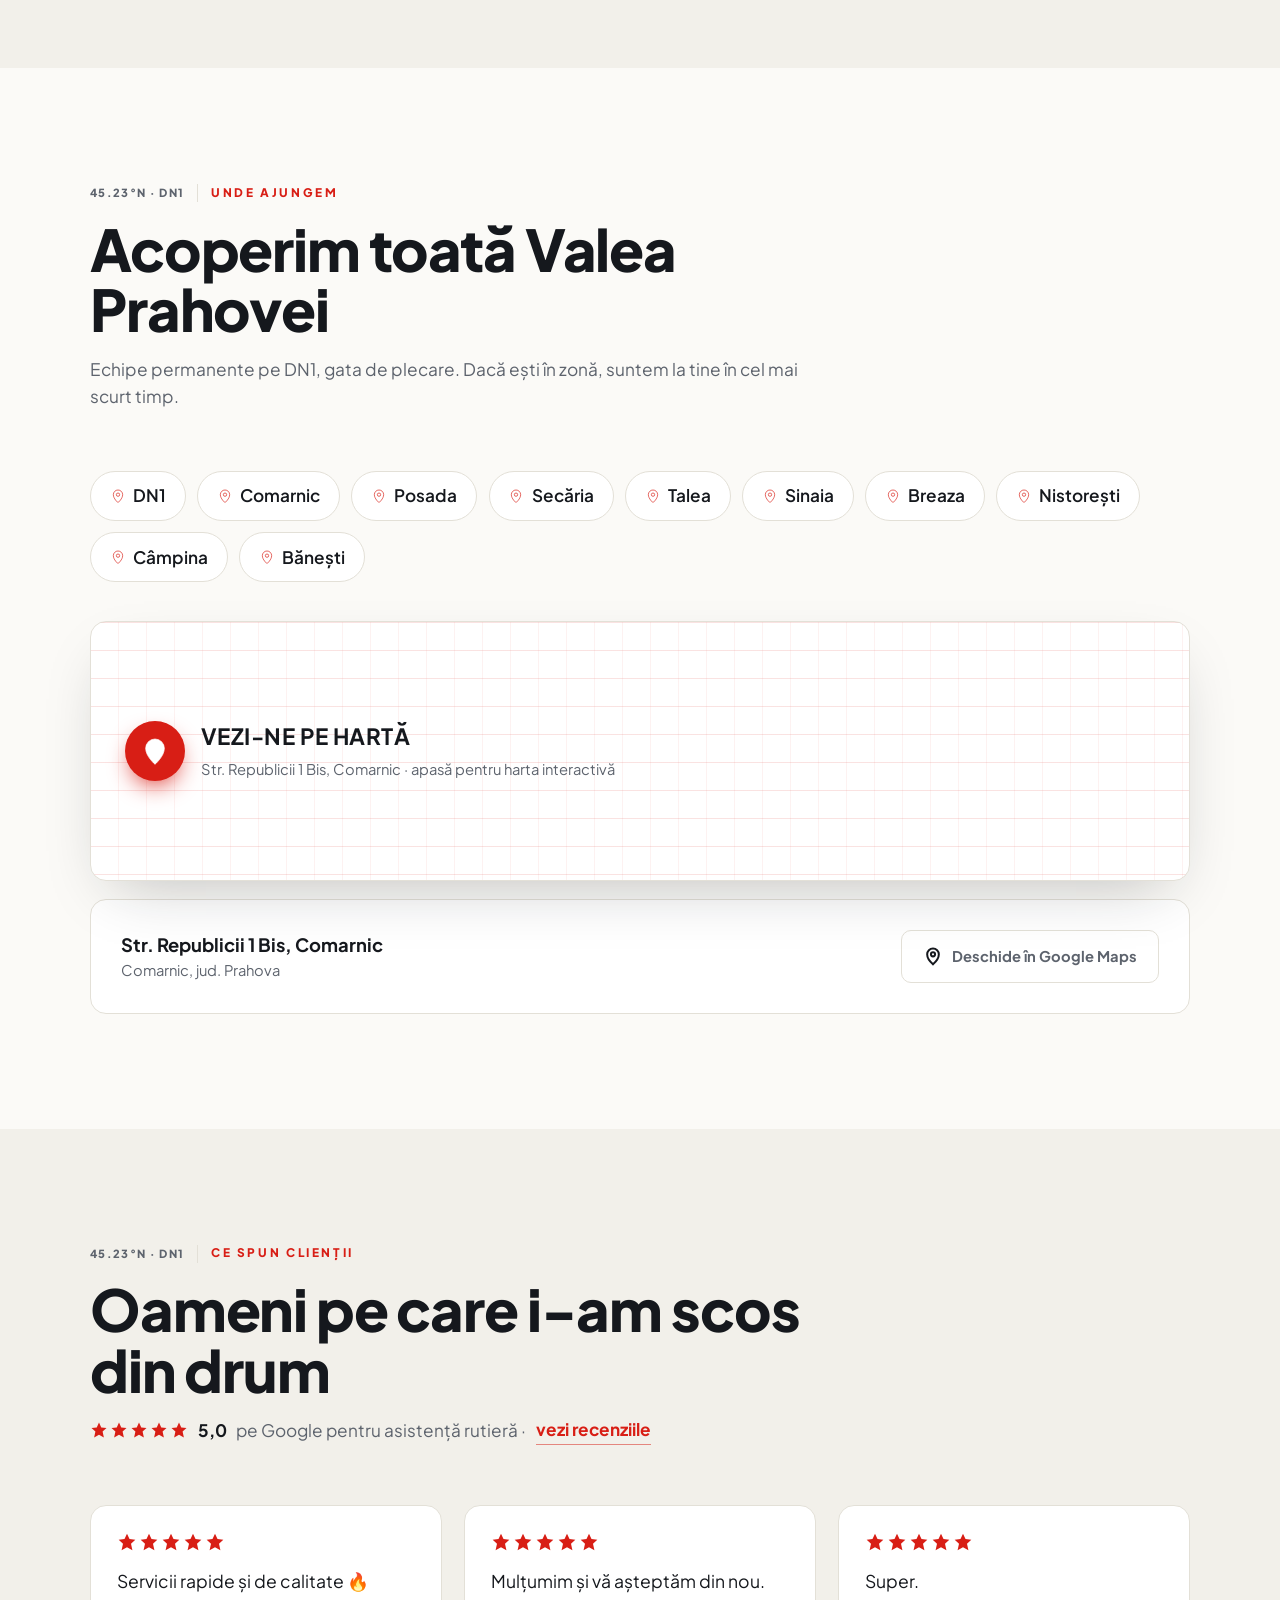
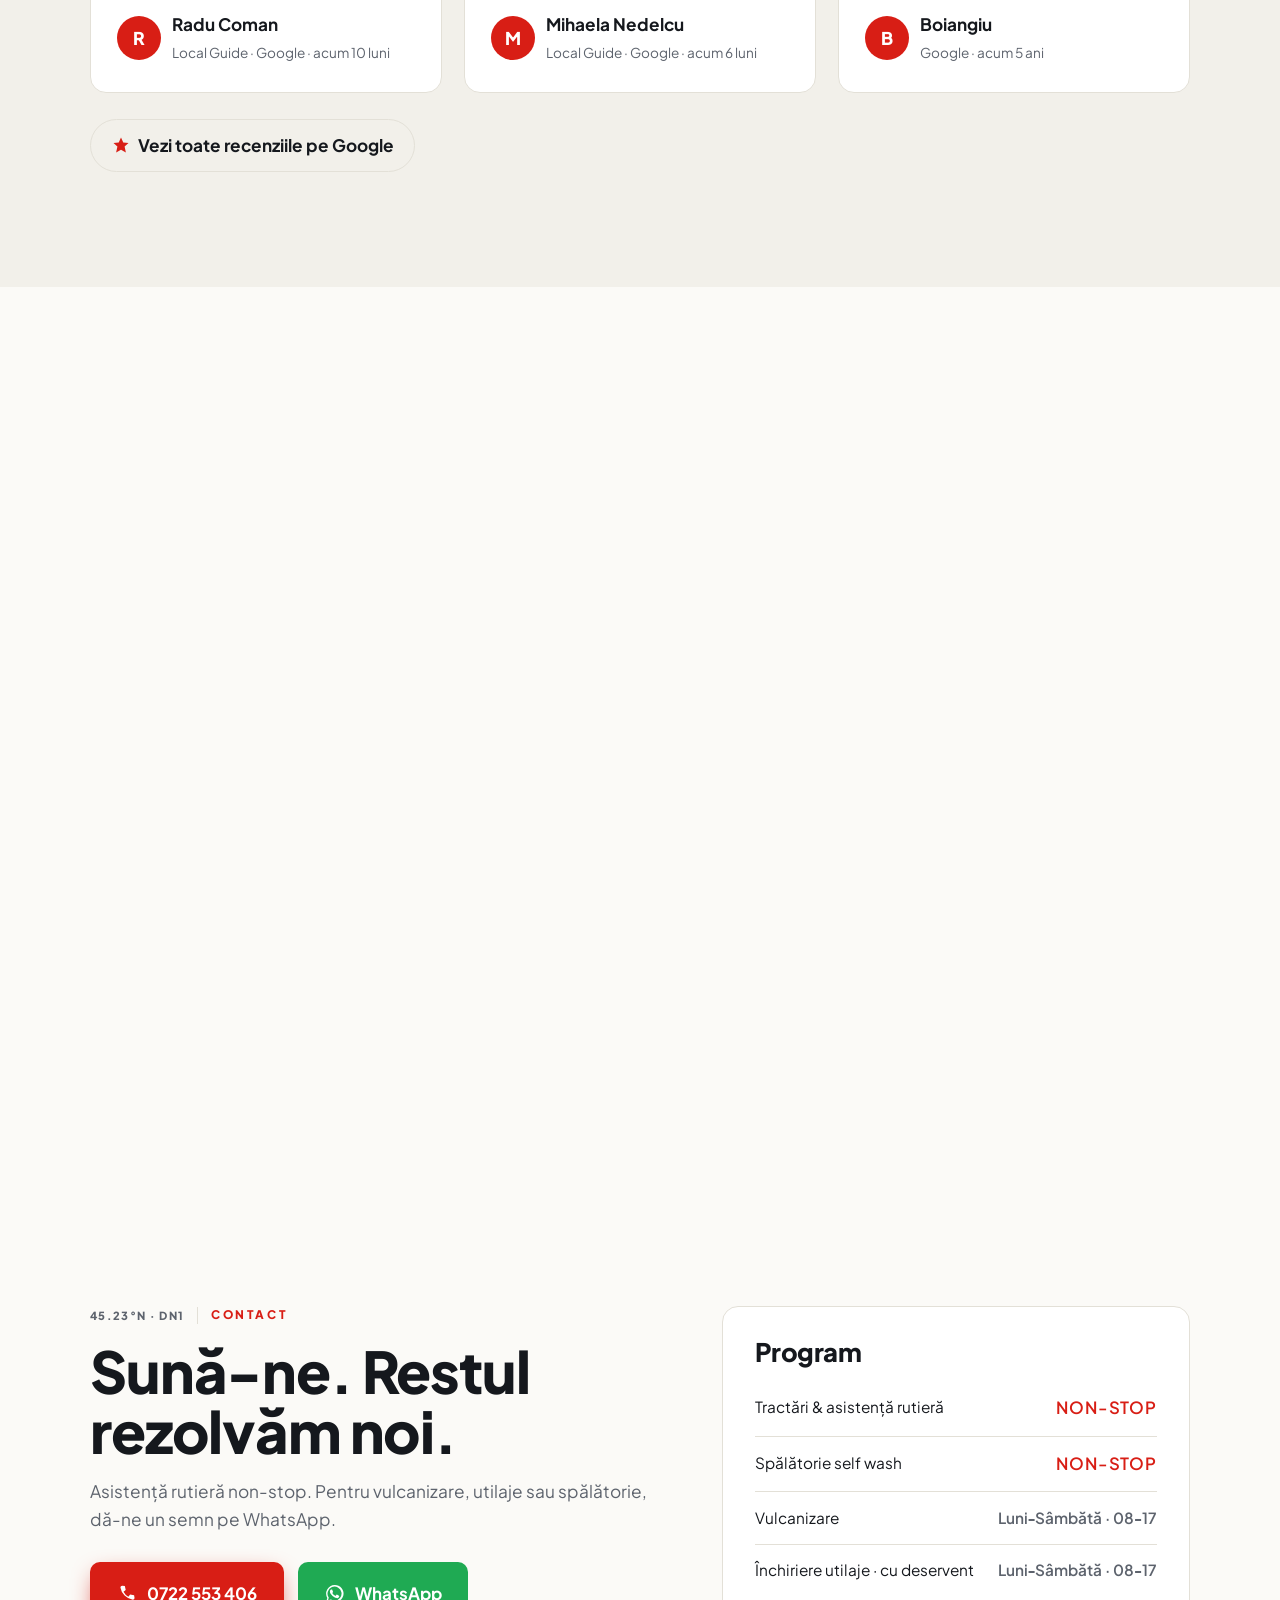
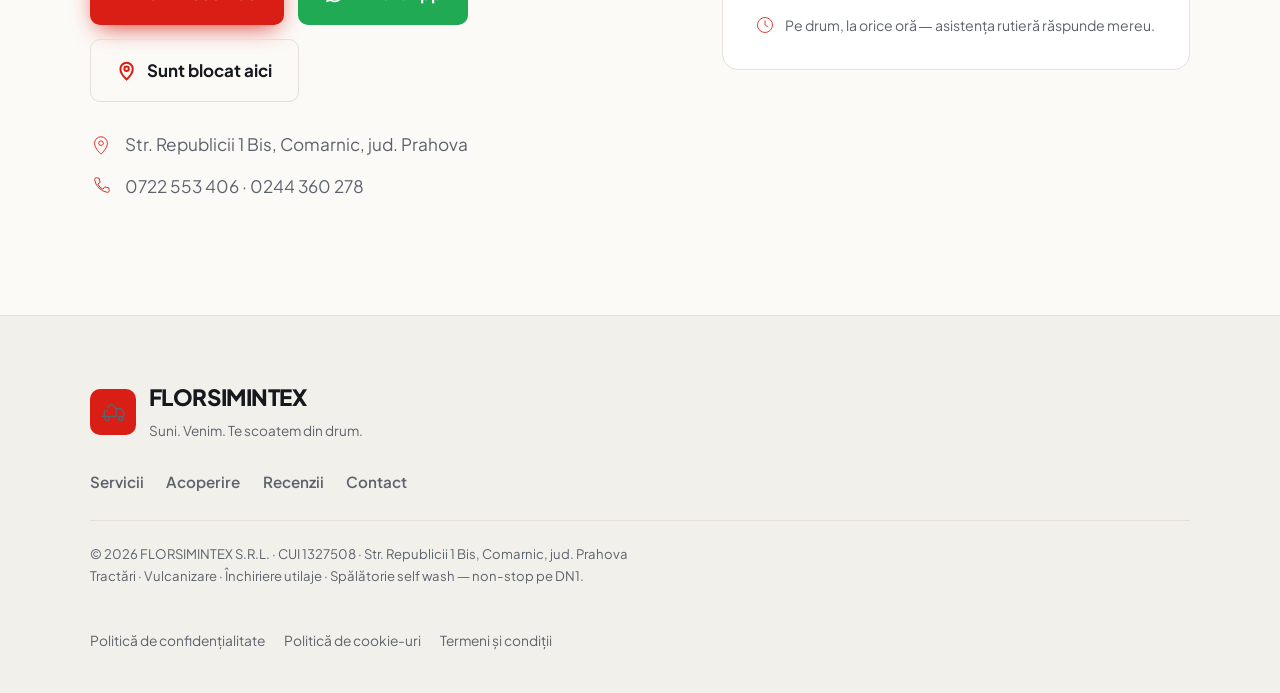
==== commit fe2a9f9f: "Adaug pagini legale (confidentialitate, cookie-uri, termeni) + banner cookie GDPR + linkuri footer; " ====
--- a/clean.html
+++ b/clean.html
@@ -450,6 +450,11 @@
       <a href="#servicii">Servicii</a><a href="#acoperire">Acoperire</a><a href="#recenzii">Recenzii</a><a href="#contact">Contact</a>
     </nav>
     <p class="foot-legal">© <span id="y"></span> FLORSIMINTEX S.R.L. · CUI 1327508 · Str. Republicii 1 Bis, Comarnic, jud. Prahova<br>Tractări · Vulcanizare · Închiriere utilaje · Spălătorie self wash — non-stop pe DN1.</p>
+    <nav class="foot-links" aria-label="Informații legale">
+      <a href="confidentialitate.html">Politică de confidențialitate</a>
+      <a href="cookies.html">Politică de cookie-uri</a>
+      <a href="termeni.html">Termeni și condiții</a>
+    </nav>
   </div>
 </footer>
 
@@ -465,6 +470,18 @@
   <a class="callbar-wa" href="https://wa.me/40722553406?text=Bun%C4%83%20ziua!%20Am%20nevoie%20de%20ajutor%20%E2%80%94%20" target="_blank" rel="noopener" aria-label="Scrie pe WhatsApp"><svg viewBox="0 0 32 32" aria-hidden="true"><path d="M16 3a13 13 0 0 0-11 19.6L3 29l6.6-2a13 13 0 1 0 6.4-24zm0 23.6a10.6 10.6 0 0 1-5.4-1.5l-.4-.2-4 1 1-3.9-.3-.4A10.6 10.6 0 1 1 16 26.6zm6-7.9c-.3-.2-2-1-2.3-1.1-.3-.1-.5-.2-.8.2s-.9 1.1-1.1 1.3-.4.2-.8 0a8.6 8.6 0 0 1-4.3-3.7c-.3-.6.3-.5.9-1.8.1-.2 0-.4 0-.6s-.8-1.9-1-2.6c-.3-.7-.6-.6-.8-.6h-.7a1.3 1.3 0 0 0-1 .4 4 4 0 0 0-1.2 2.9 6.9 6.9 0 0 0 1.4 3.6 15.7 15.7 0 0 0 6 5.3c2.2 1 3 1 4.1.9a3.5 3.5 0 0 0 2.3-1.6 2.9 2.9 0 0 0 .2-1.6c0-.2-.3-.3-.6-.5z"/></svg></a>
 </div>
 
+<!-- BANNER COOKIE / GDPR -->
+<div class="cookie-banner" id="cookie-banner" role="dialog" aria-live="polite" aria-label="Notificare cookie-uri" hidden>
+  <div class="cookie-inner">
+    <p class="cookie-txt">Folosim doar stocare strict necesară pentru ca site-ul să funcționeze (nu te urmărim, fără analytics sau reclame). <strong>Harta Google și WhatsApp se încarcă doar când le apeși tu.</strong> Detalii în <a href="cookies.html">Politica de cookie-uri</a>.</p>
+    <div class="cookie-btns">
+      <button type="button" class="btn btn-ghost cookie-no" data-consent="necessary">Doar necesare</button>
+      <button type="button" class="btn btn-call cookie-ok" data-consent="all">Am înțeles</button>
+    </div>
+  </div>
+</div>
+
+
 <script src="js/app.js" defer></script>
 </body>
 </html>
--- a/css/components.css
+++ b/css/components.css
@@ -310,3 +310,59 @@
 
 /* perf: sari rendering-ul secțiunilor lungi de jos până aproape de viewport */
 #galerie,#faq{content-visibility:auto;contain-intrinsic-size:auto 760px}
+
+/* ============================================================
+   FOOTER LEGAL · BANNER COOKIE · PAGINI LEGALE
+   ============================================================ */
+
+/* linkuri legale în footer */
+.foot-links{display:flex;flex-wrap:wrap;gap:.4rem 1.2rem;margin-top:1rem;width:100%}
+.foot-links a{color:var(--muted);font-size:.86rem;text-decoration:none;border-bottom:1px solid transparent;transition:.2s}
+.foot-links a:hover{color:var(--text);border-bottom-color:var(--accent)}
+
+/* banner cookie — jos, discret, peste callbar pe mobil */
+.cookie-banner{position:fixed;left:0;right:0;bottom:0;z-index:80;
+  background:color-mix(in srgb,var(--surface) 96%,#000);border-top:1px solid var(--line);
+  box-shadow:0 -10px 40px rgba(0,0,0,.45);
+  transform:translateY(110%);transition:transform .35s var(--ease);
+  padding:max(14px,env(safe-area-inset-bottom)) 16px 14px}
+.cookie-banner.show{transform:translateY(0)}
+.cookie-inner{max-width:1100px;margin:0 auto;display:flex;align-items:center;gap:18px;flex-wrap:wrap}
+.cookie-txt{flex:1 1 380px;margin:0;color:var(--muted);font-size:.9rem;line-height:1.5}
+.cookie-txt strong{color:var(--text)}
+.cookie-txt a{color:var(--accent);text-decoration:underline;text-underline-offset:2px}
+.cookie-btns{display:flex;gap:10px;flex:none}
+.cookie-btns .btn{padding:.6em 1.2em;font-size:.9rem}
+@media (max-width:760px){
+  .cookie-banner{bottom:64px}            /* deasupra barei „Sun.A cum" de pe mobil */
+  .cookie-btns{flex:1 1 100%}
+  .cookie-btns .btn{flex:1}
+}
+@media (prefers-reduced-motion:reduce){.cookie-banner{transition:none}}
+
+/* pagini legale — proză lizibilă pe fundal închis */
+.legal-page{padding-bottom:0}
+.legal-wrap{padding:clamp(90px,12vh,130px) 0 70px}
+.legal-back a{display:inline-flex;align-items:center;gap:.45rem;color:var(--muted);text-decoration:none;font-weight:600;font-size:.92rem}
+.legal-back a:hover{color:var(--text)}
+.legal-back svg{width:18px;height:18px;fill:none;stroke:currentColor;stroke-width:2.4;transform:scaleX(-1)}
+.legal-wrap h1{font-family:var(--font-display);font-size:clamp(2.1rem,6vw,3.4rem);line-height:1;letter-spacing:.012em;margin:1.2rem 0 .6rem}
+.legal-lead{color:var(--text);font-size:1.1rem;max-width:62ch;margin:0 0 .4rem}
+.legal-updated{color:var(--muted);font-size:.85rem;margin:0 0 2.4rem}
+.legal-body{max-width:74ch}
+.legal-body h2{font-size:1.25rem;margin:2.2rem 0 .7rem;letter-spacing:.01em}
+.legal-body p,.legal-body li{color:var(--muted);line-height:1.7}
+.legal-body p{margin:0 0 1rem}
+.legal-body ul{margin:0 0 1.2rem;padding-left:1.2rem;display:grid;gap:.5rem}
+.legal-body a{color:var(--accent);text-decoration:underline;text-underline-offset:2px}
+.legal-body strong{color:var(--text)}
+.legal-body code{background:var(--surface2);border:1px solid var(--line);border-radius:5px;padding:.08em .4em;font-size:.88em}
+.legal-table{width:100%;border-collapse:collapse;margin:0 0 1.4rem;font-size:.92rem}
+.legal-table th,.legal-table td{text-align:left;padding:.7em .8em;border:1px solid var(--line);vertical-align:top}
+.legal-table th{background:var(--surface2);color:var(--text);font-weight:700}
+.legal-table td{color:var(--muted)}
+@media (max-width:600px){.legal-table,.legal-table tbody,.legal-table tr,.legal-table td,.legal-table th{display:block}
+  .legal-table thead{display:none}
+  .legal-table tr{margin-bottom:.8rem;border:1px solid var(--line);border-radius:8px;overflow:hidden}
+  .legal-table td{border:0;border-bottom:1px solid var(--line)}
+  .legal-table td:last-child{border-bottom:0}}
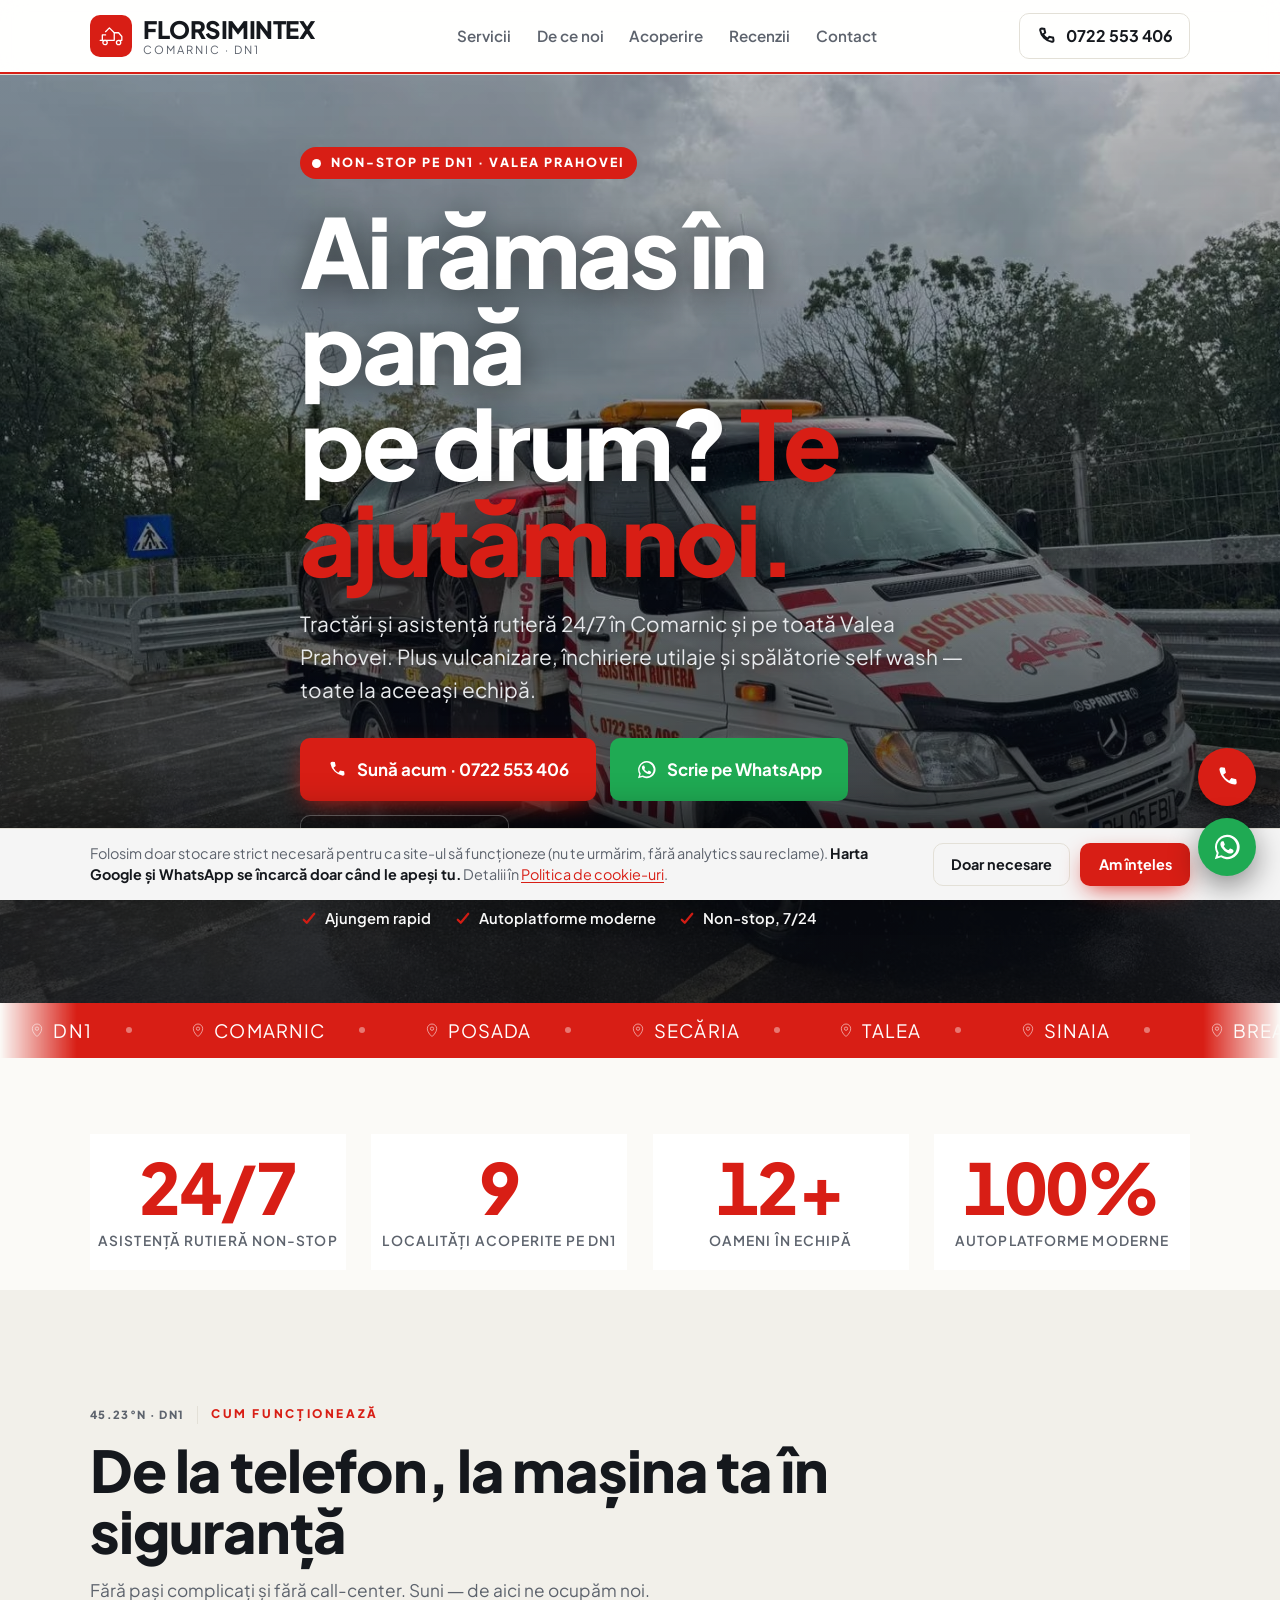
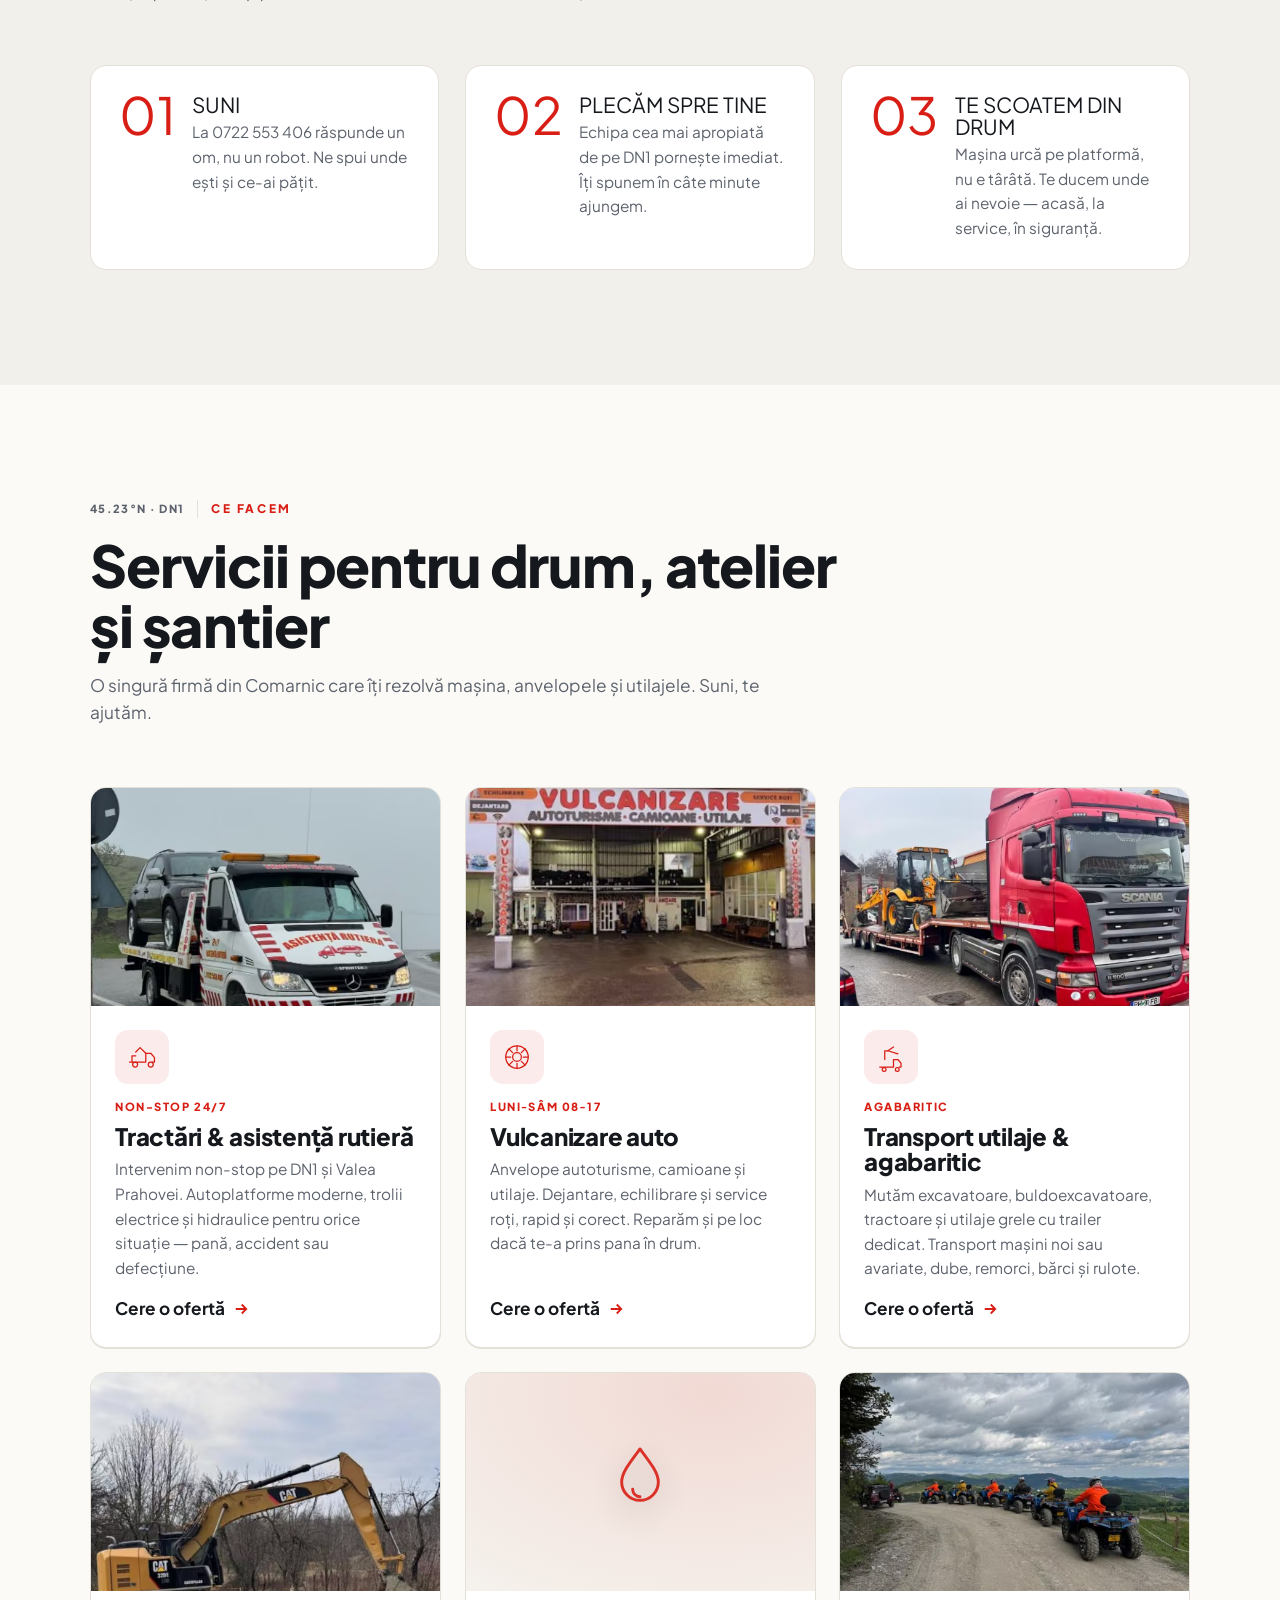
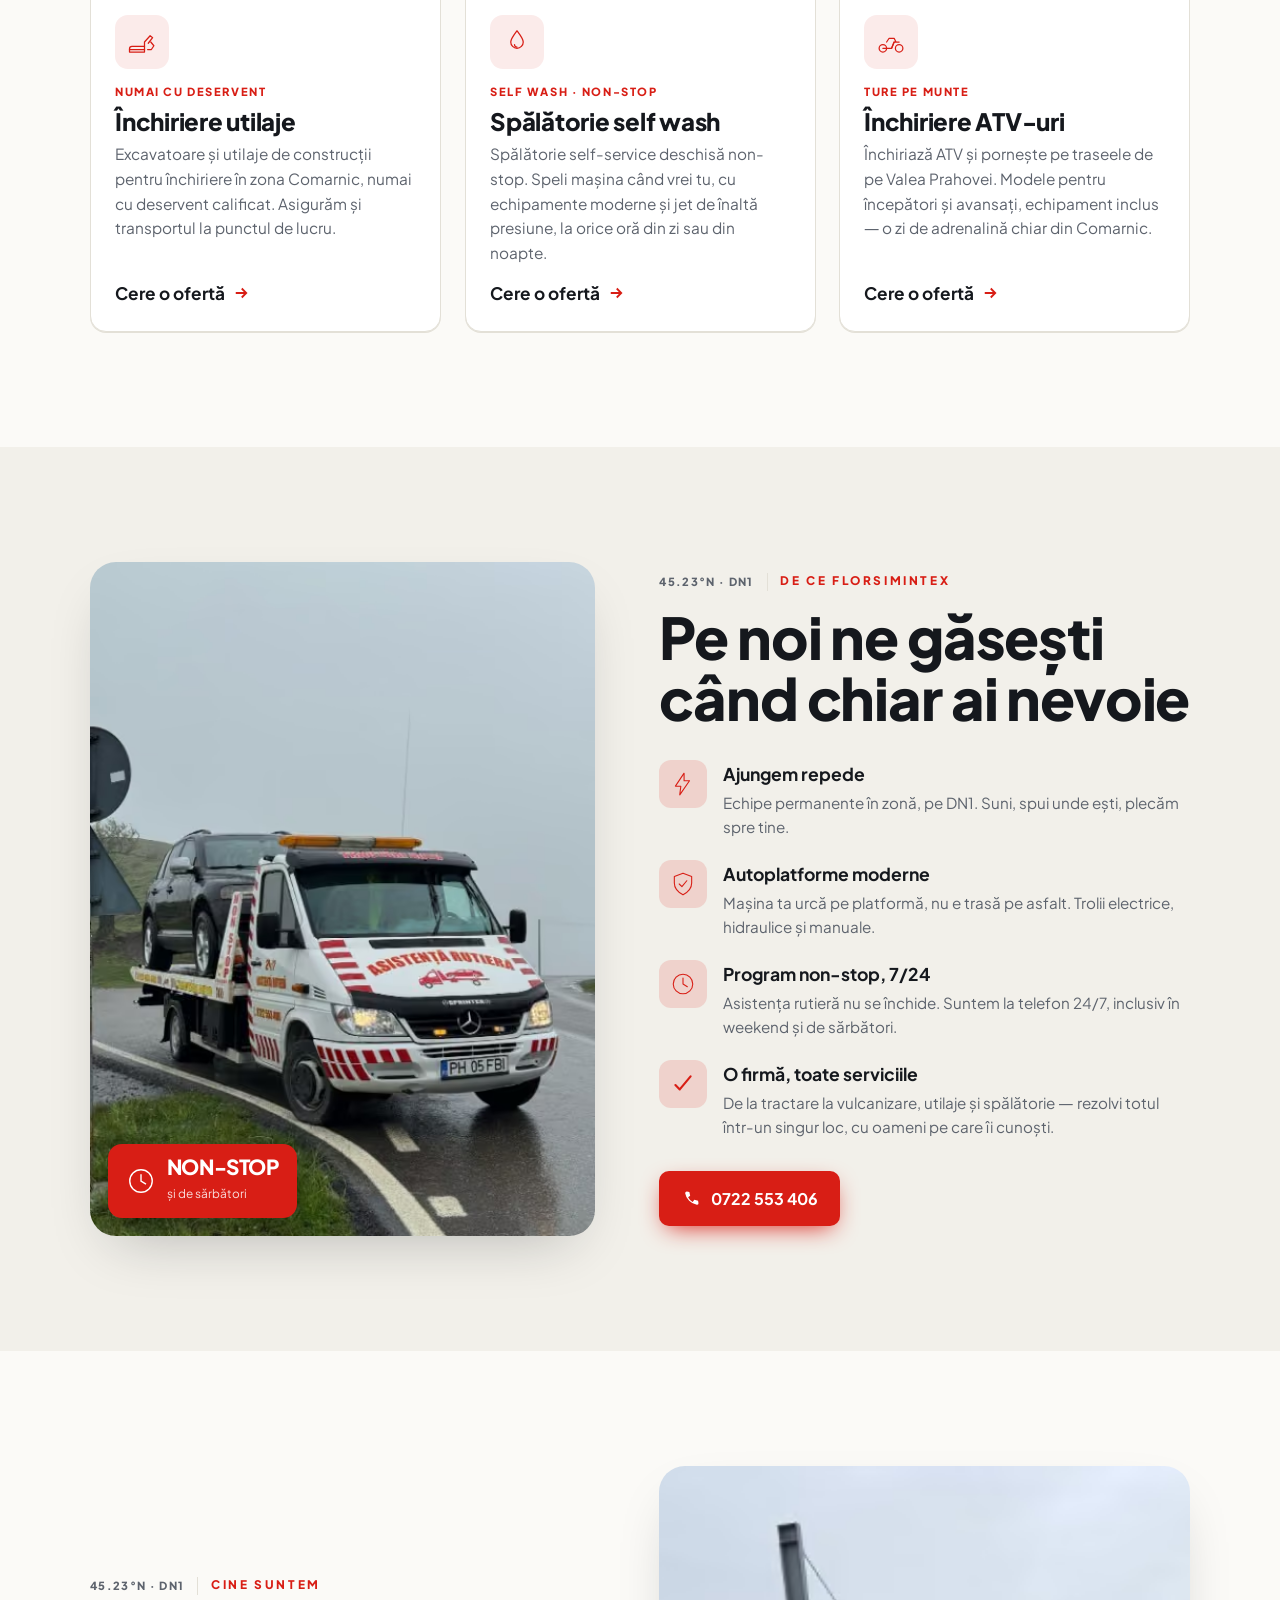
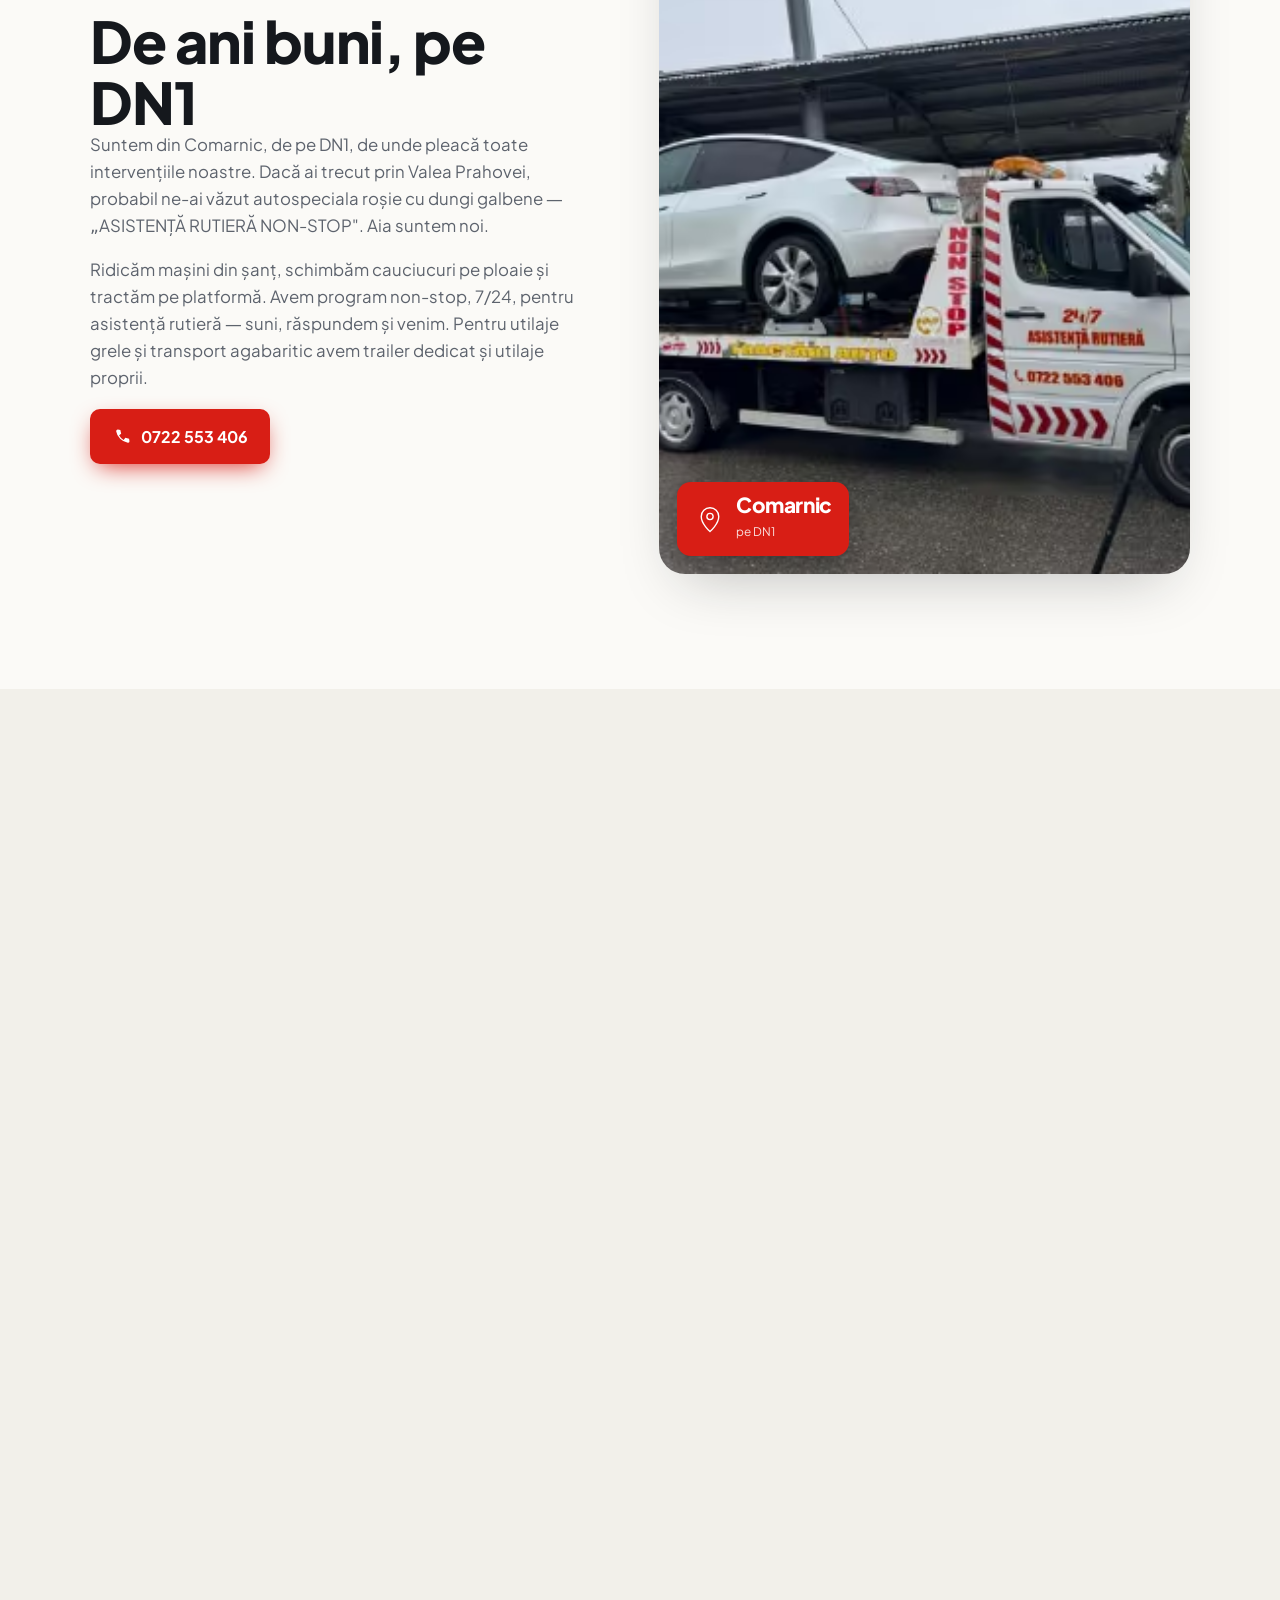
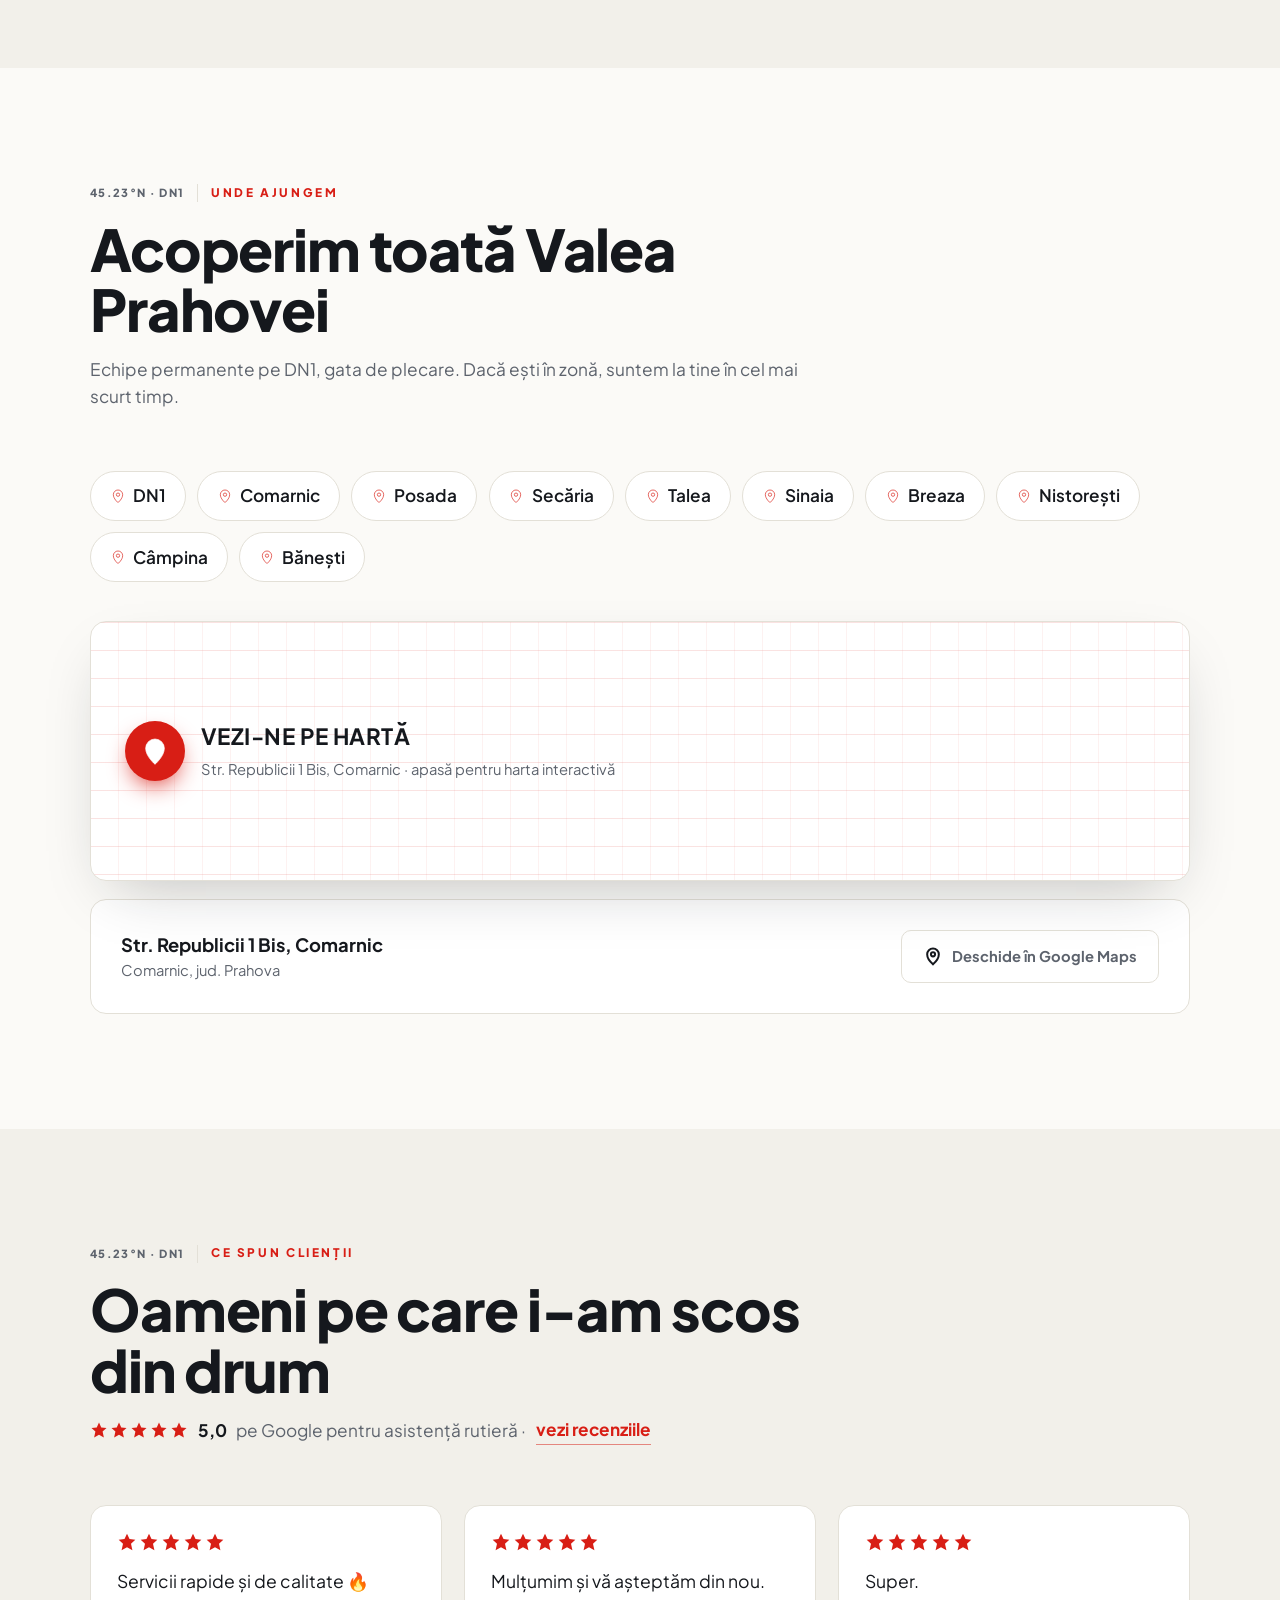
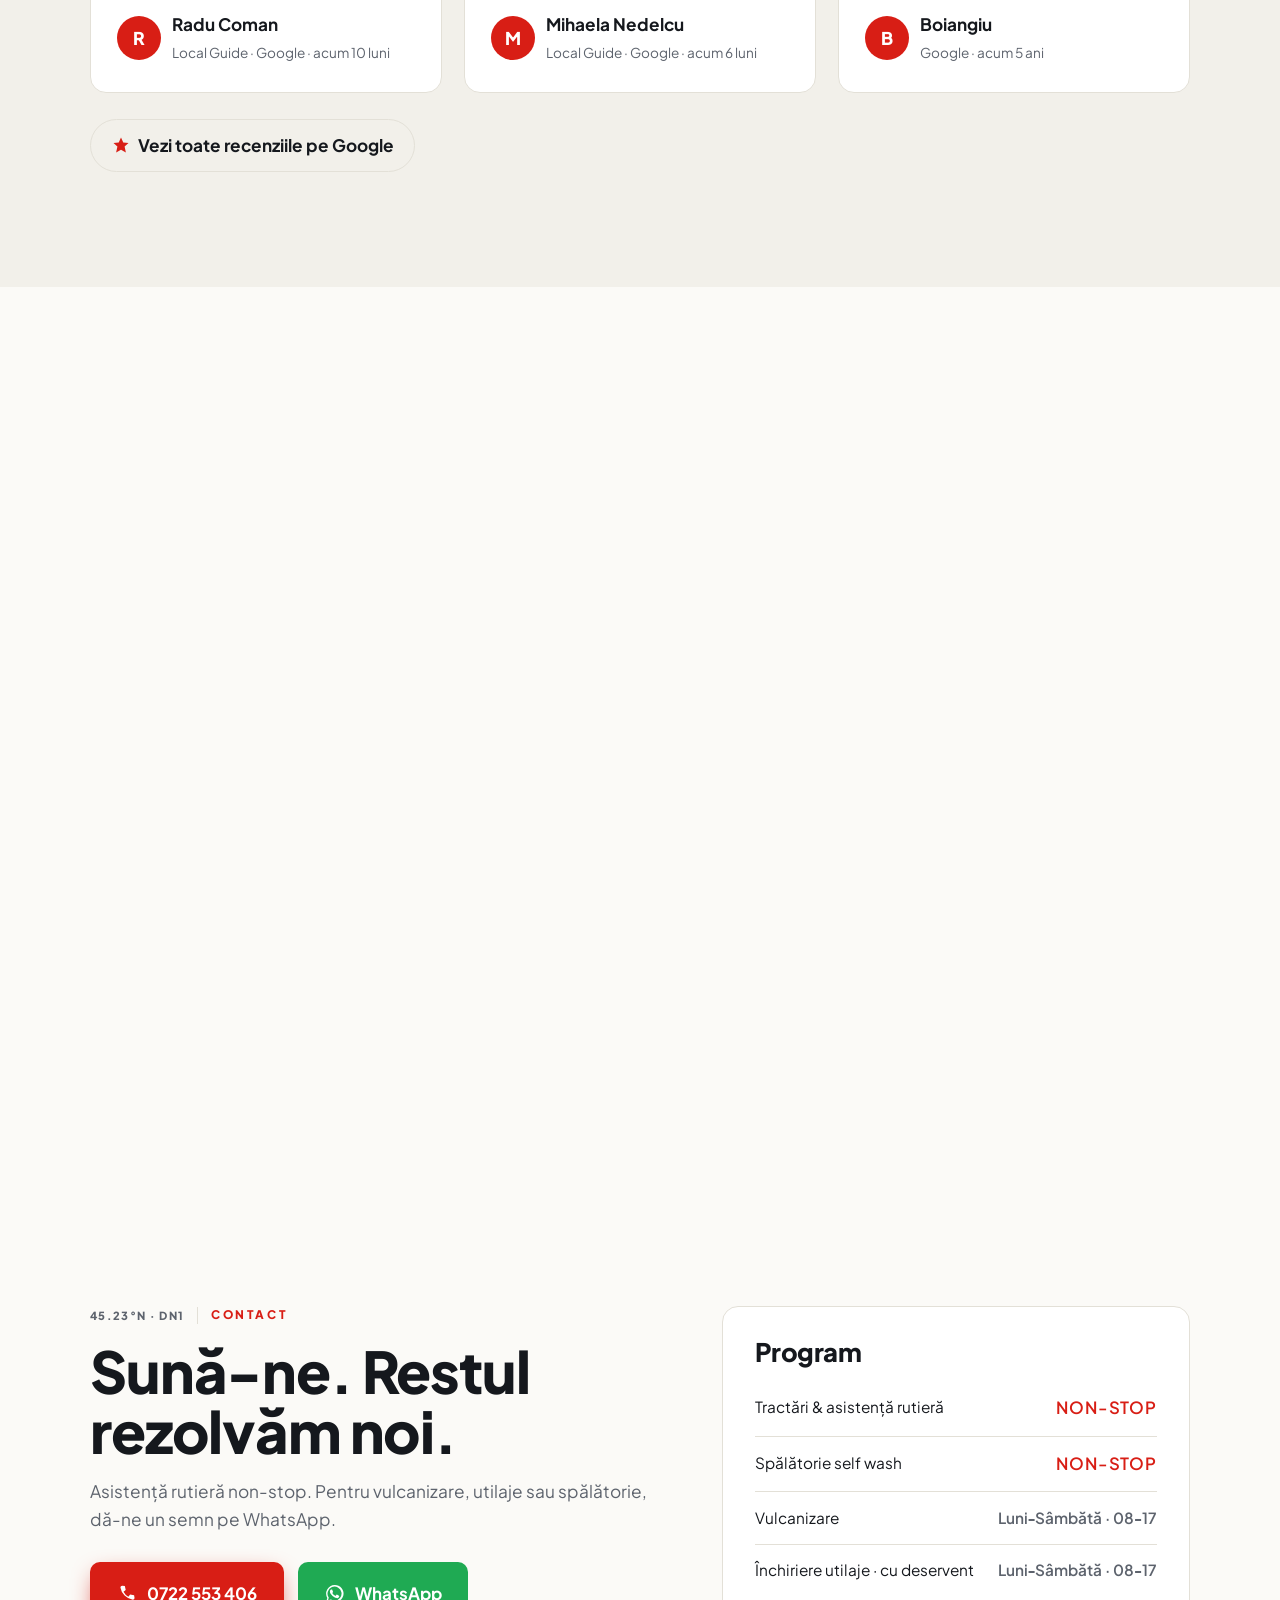
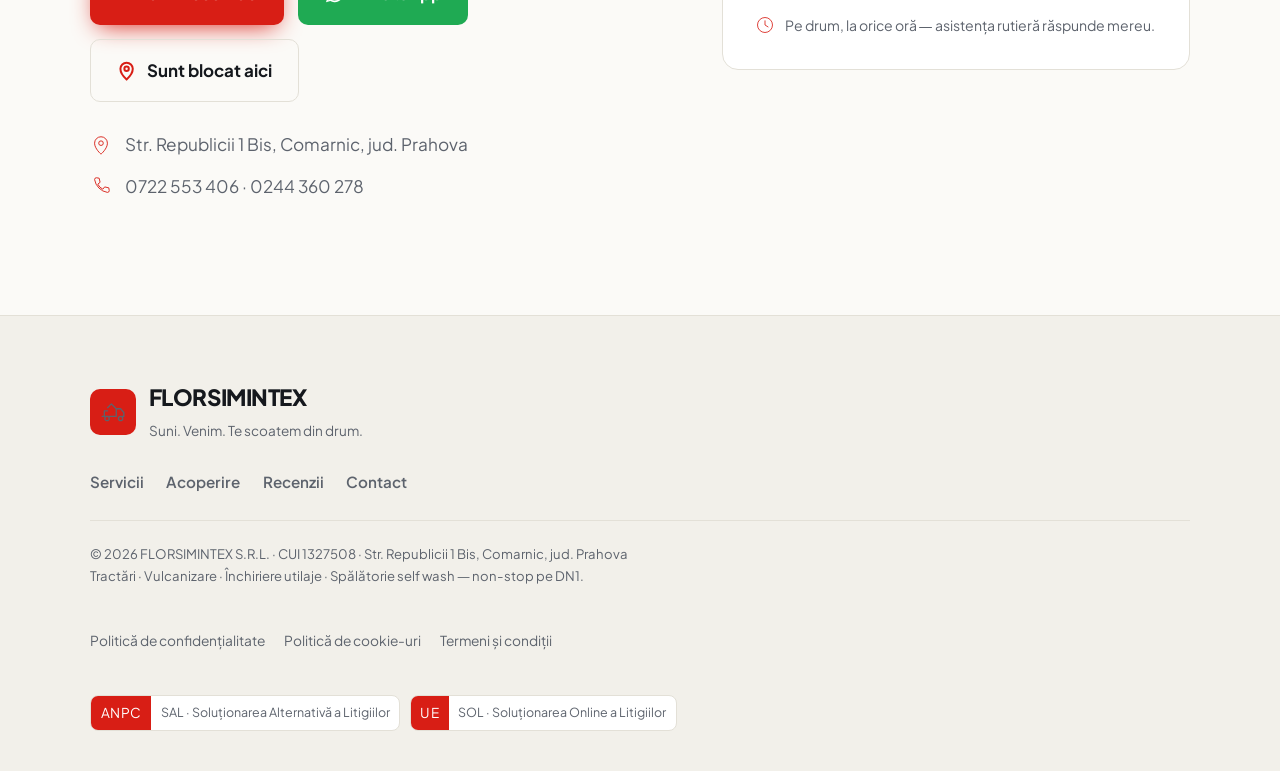
==== commit 8d9e3f8b: "Adaug ANPC SAL + SOL/ODR (footer badges + secțiune Termeni) pentru conformitate completă protecția c" ====
--- a/clean.html
+++ b/clean.html
@@ -455,6 +455,14 @@
       <a href="cookies.html">Politică de cookie-uri</a>
       <a href="termeni.html">Termeni și condiții</a>
     </nav>
+    <div class="foot-anpc" aria-label="Protecția consumatorului">
+      <a class="anpc-badge" href="https://anpc.ro/ce-este-sal/" target="_blank" rel="noopener noreferrer">
+        <span class="anpc-k">ANPC</span><span class="anpc-v">SAL · Soluționarea Alternativă a Litigiilor</span>
+      </a>
+      <a class="anpc-badge" href="https://ec.europa.eu/consumers/odr" target="_blank" rel="noopener noreferrer">
+        <span class="anpc-k">UE</span><span class="anpc-v">SOL · Soluționarea Online a Litigiilor</span>
+      </a>
+    </div>
   </div>
 </footer>
 
--- a/css/components.css
+++ b/css/components.css
@@ -366,3 +366,11 @@
   .legal-table tr{margin-bottom:.8rem;border:1px solid var(--line);border-radius:8px;overflow:hidden}
   .legal-table td{border:0;border-bottom:1px solid var(--line)}
   .legal-table td:last-child{border-bottom:0}}
+
+/* bannere ANPC (SAL + SOL/ODR) — protecția consumatorului */
+.foot-anpc{display:flex;flex-wrap:wrap;gap:10px;margin-top:1rem;width:100%}
+.anpc-badge{display:inline-flex;align-items:stretch;border:1px solid var(--line);border-radius:8px;overflow:hidden;
+  text-decoration:none;background:var(--surface);transition:.2s;max-width:340px}
+.anpc-badge:hover{border-color:var(--accent);transform:translateY(-2px)}
+.anpc-k{display:grid;place-items:center;padding:.45em .7em;background:var(--accent);color:#fff;font-family:var(--font-display);font-size:.85rem;letter-spacing:.04em}
+.anpc-v{display:grid;align-items:center;padding:.45em .75em;color:var(--muted);font-size:.78rem;line-height:1.2}
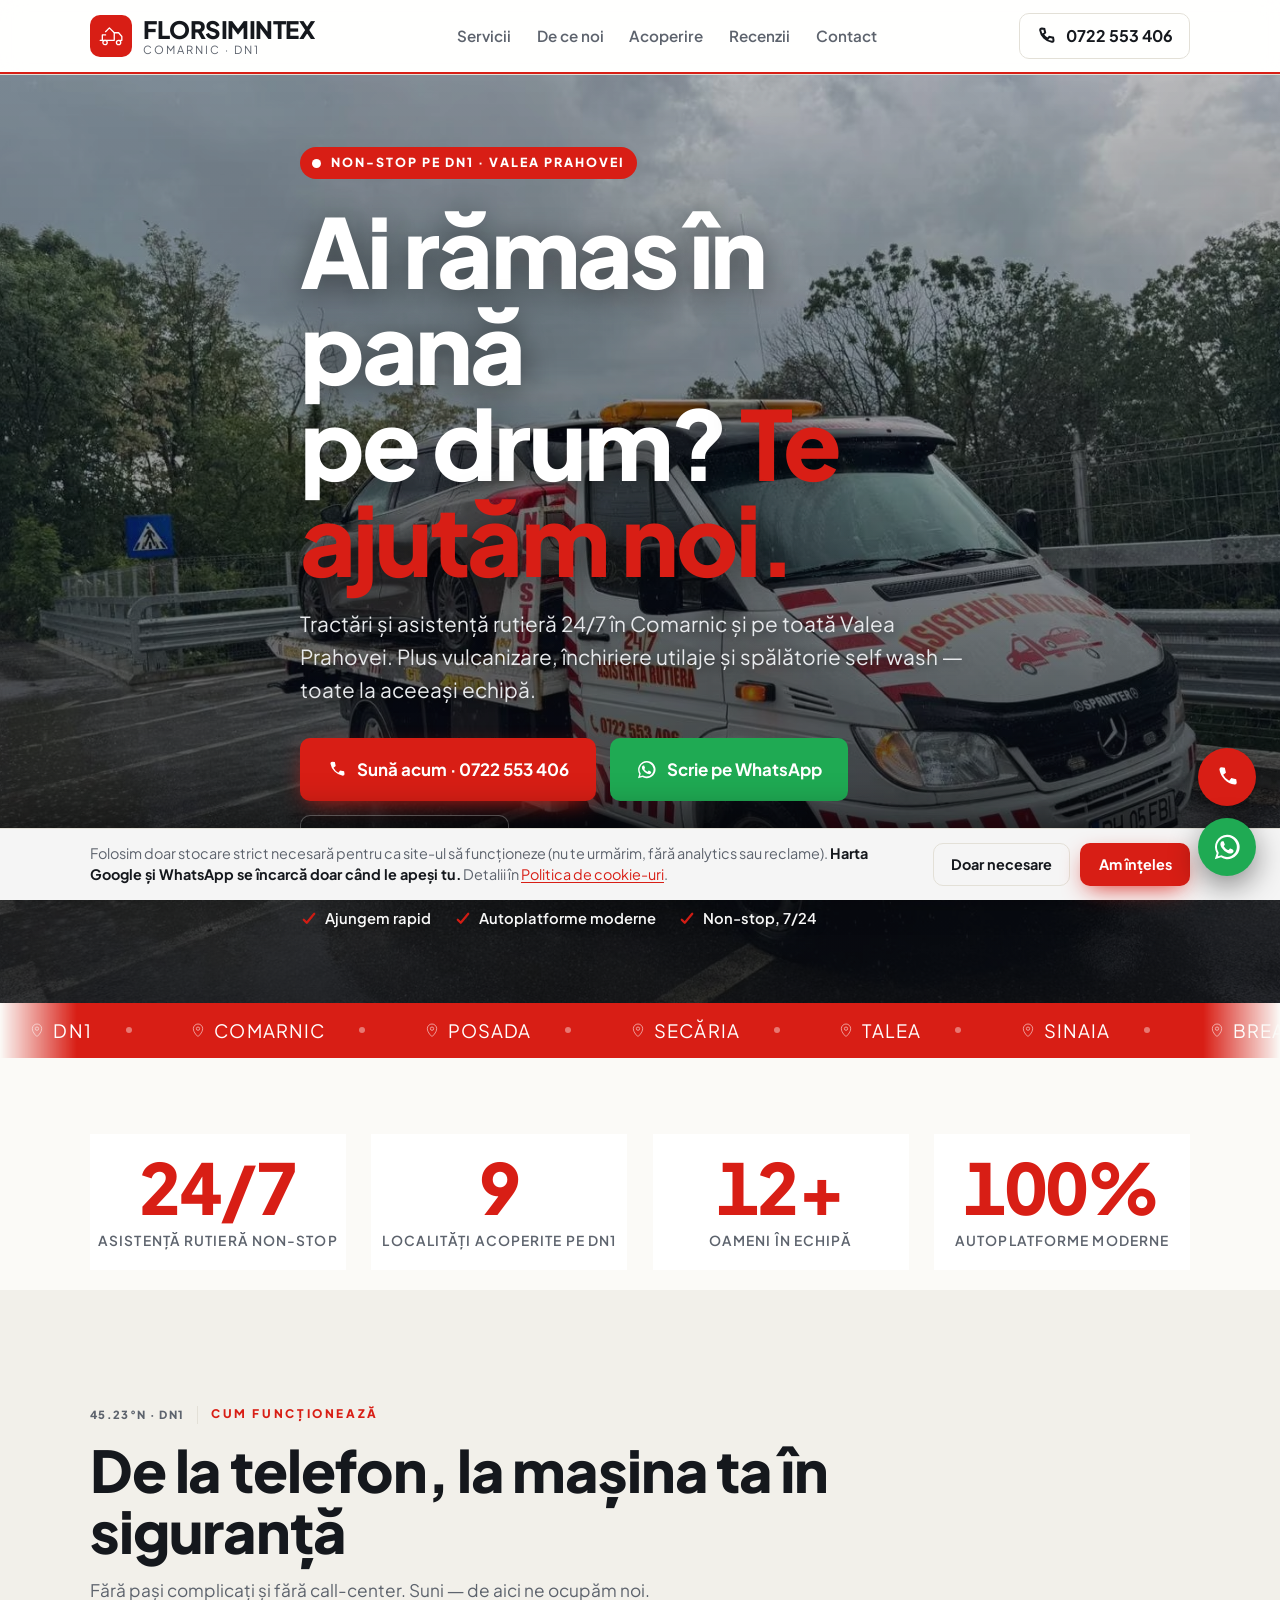
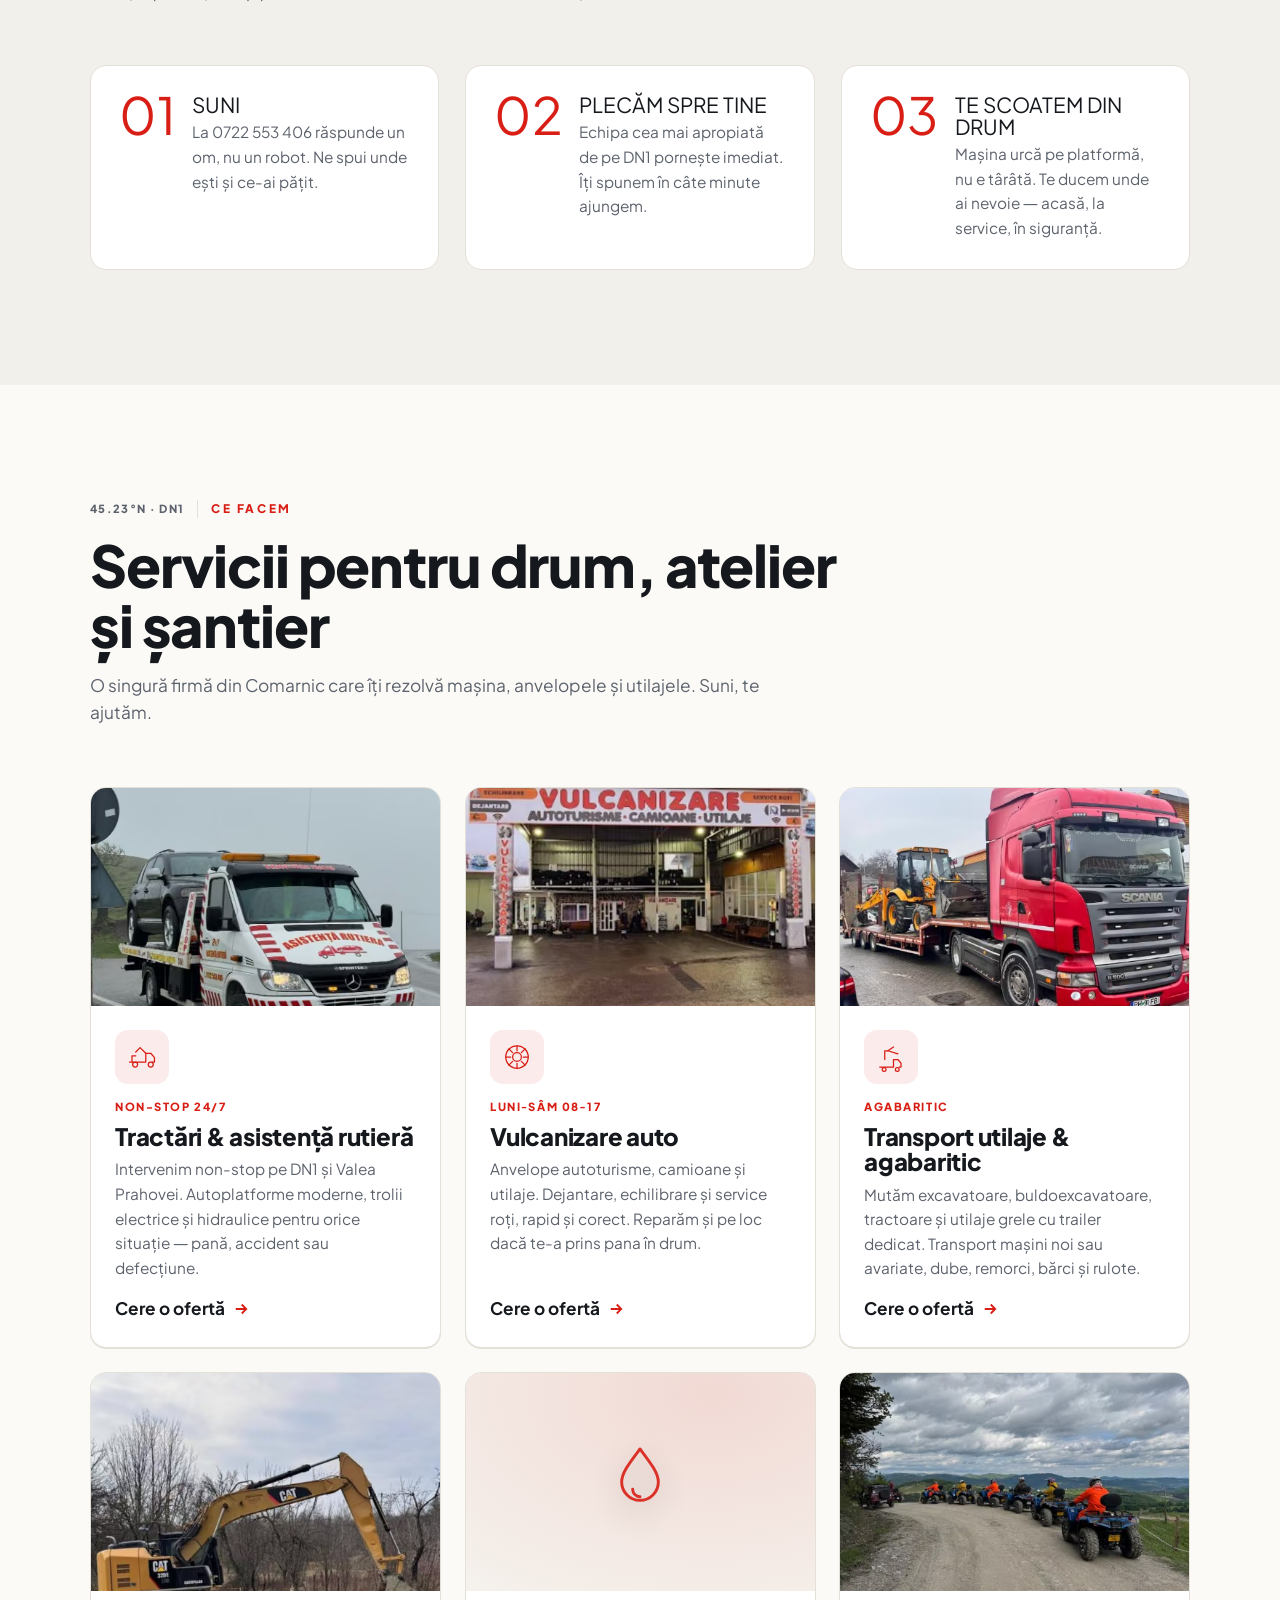
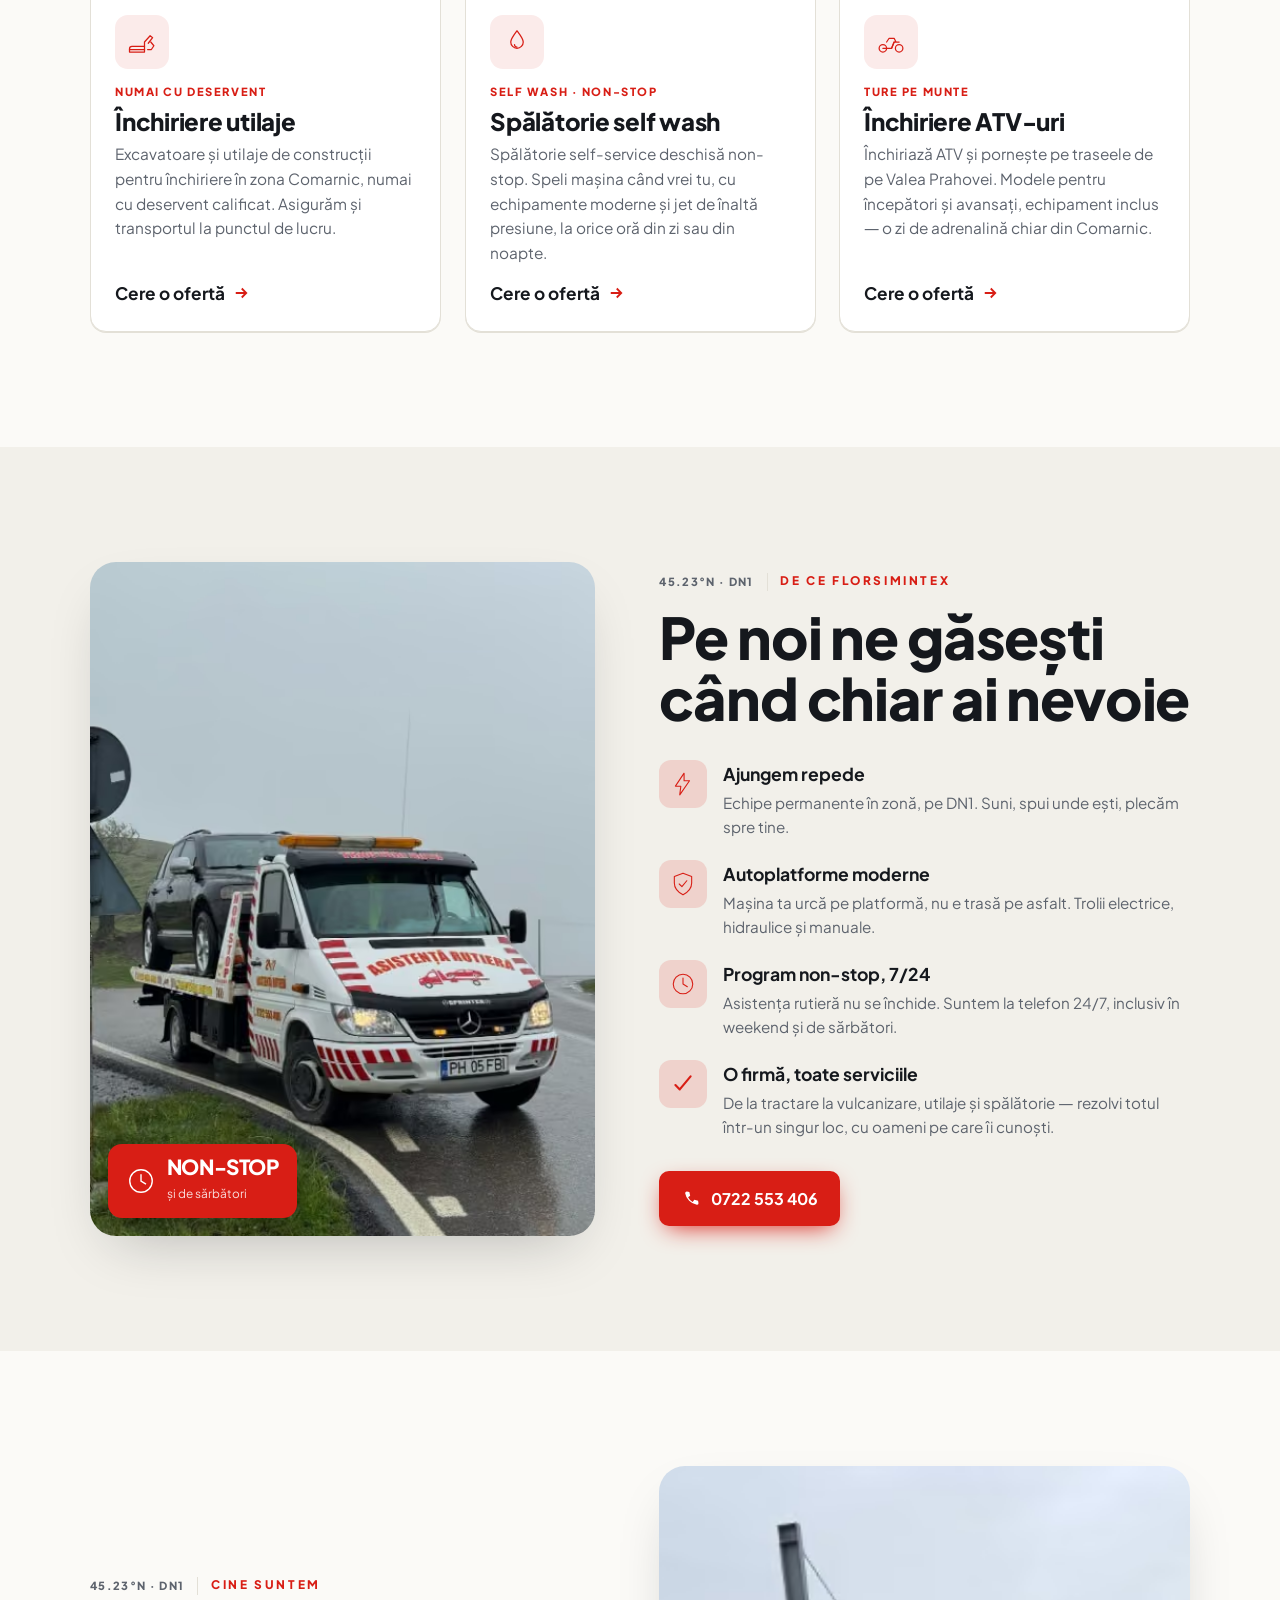
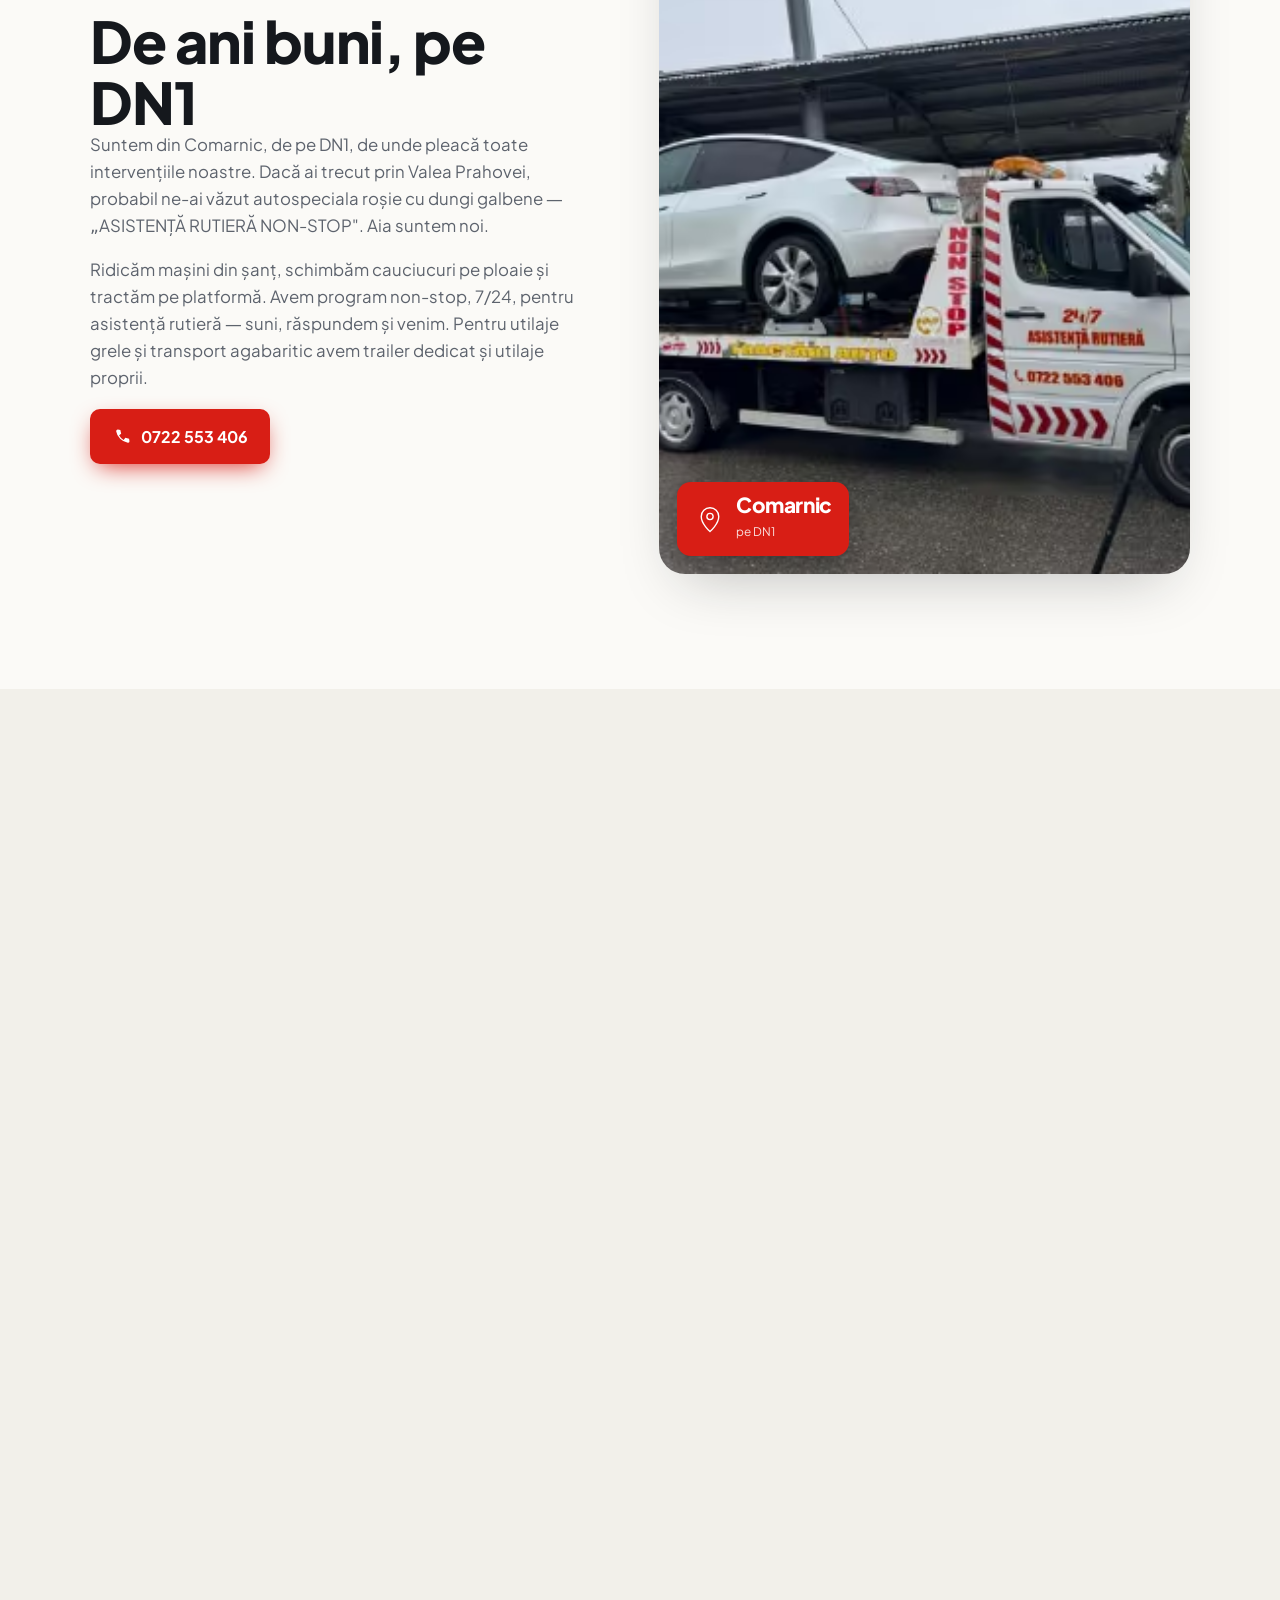
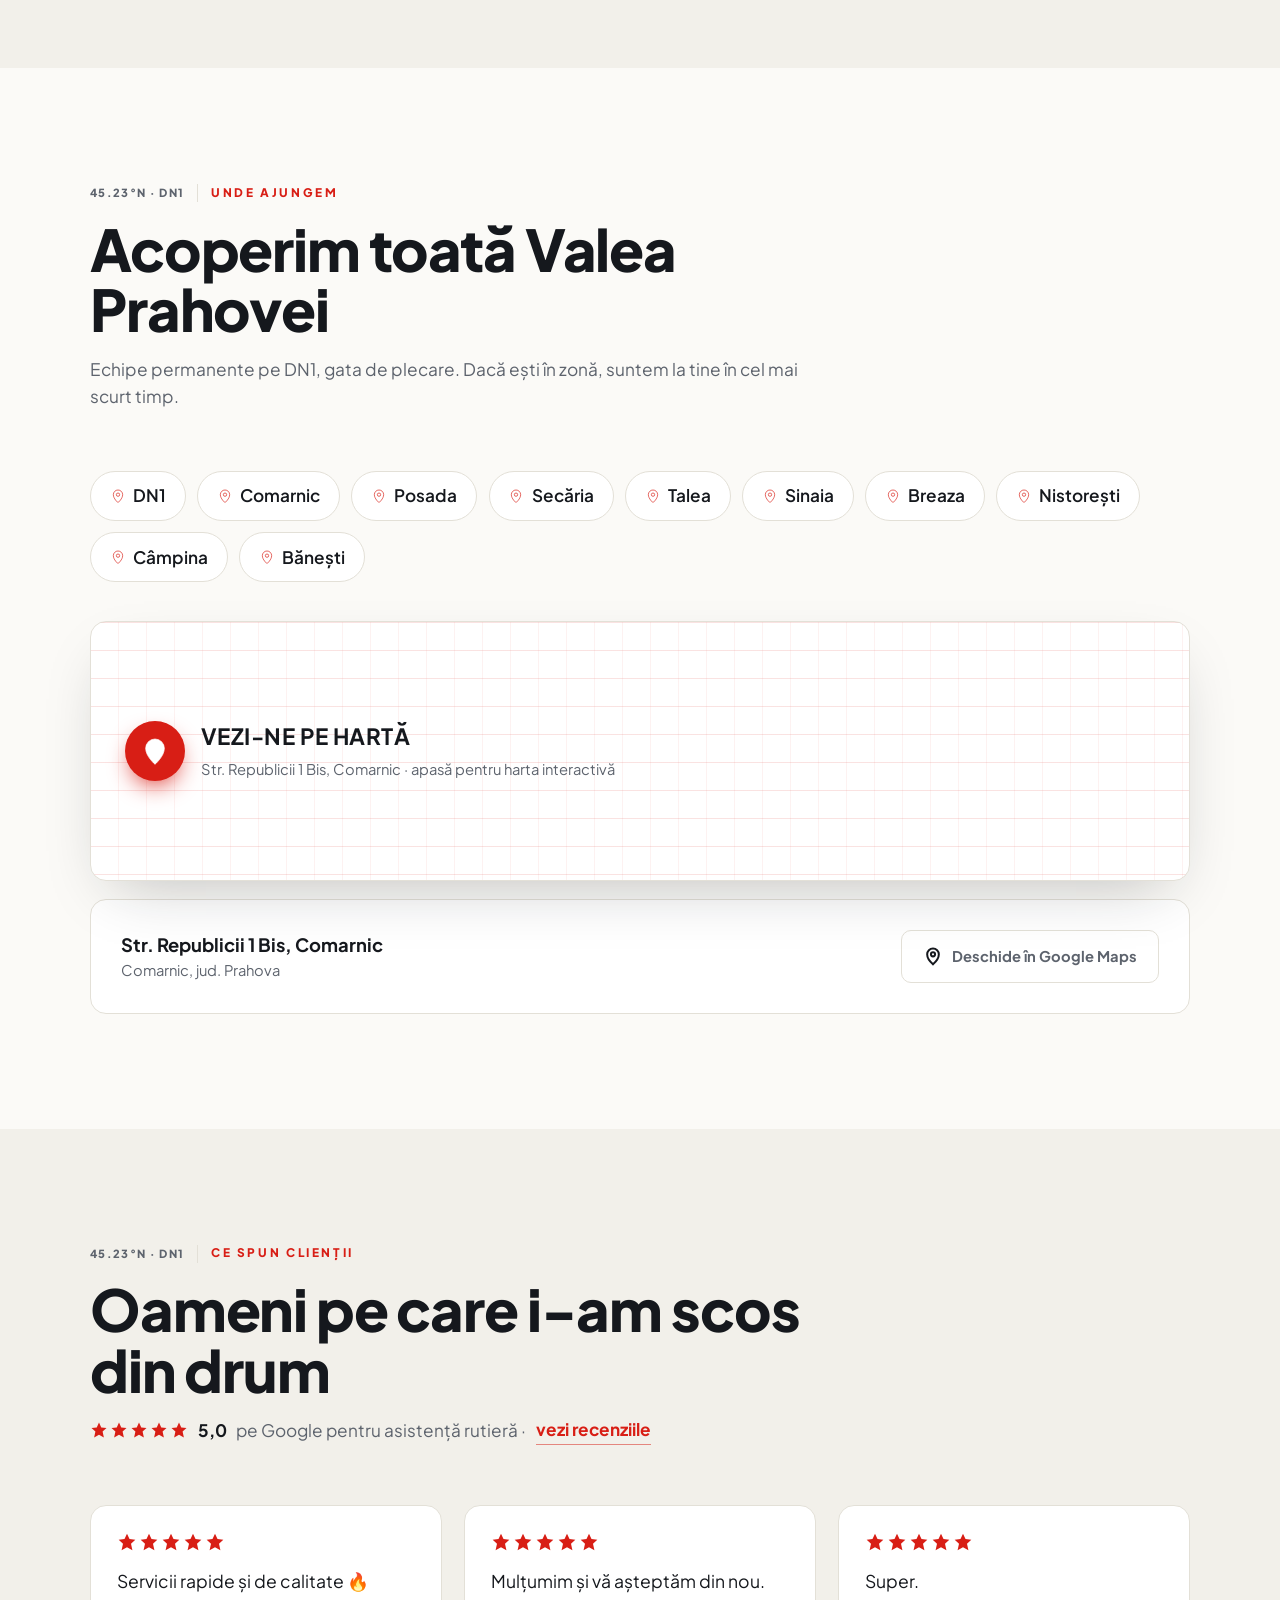
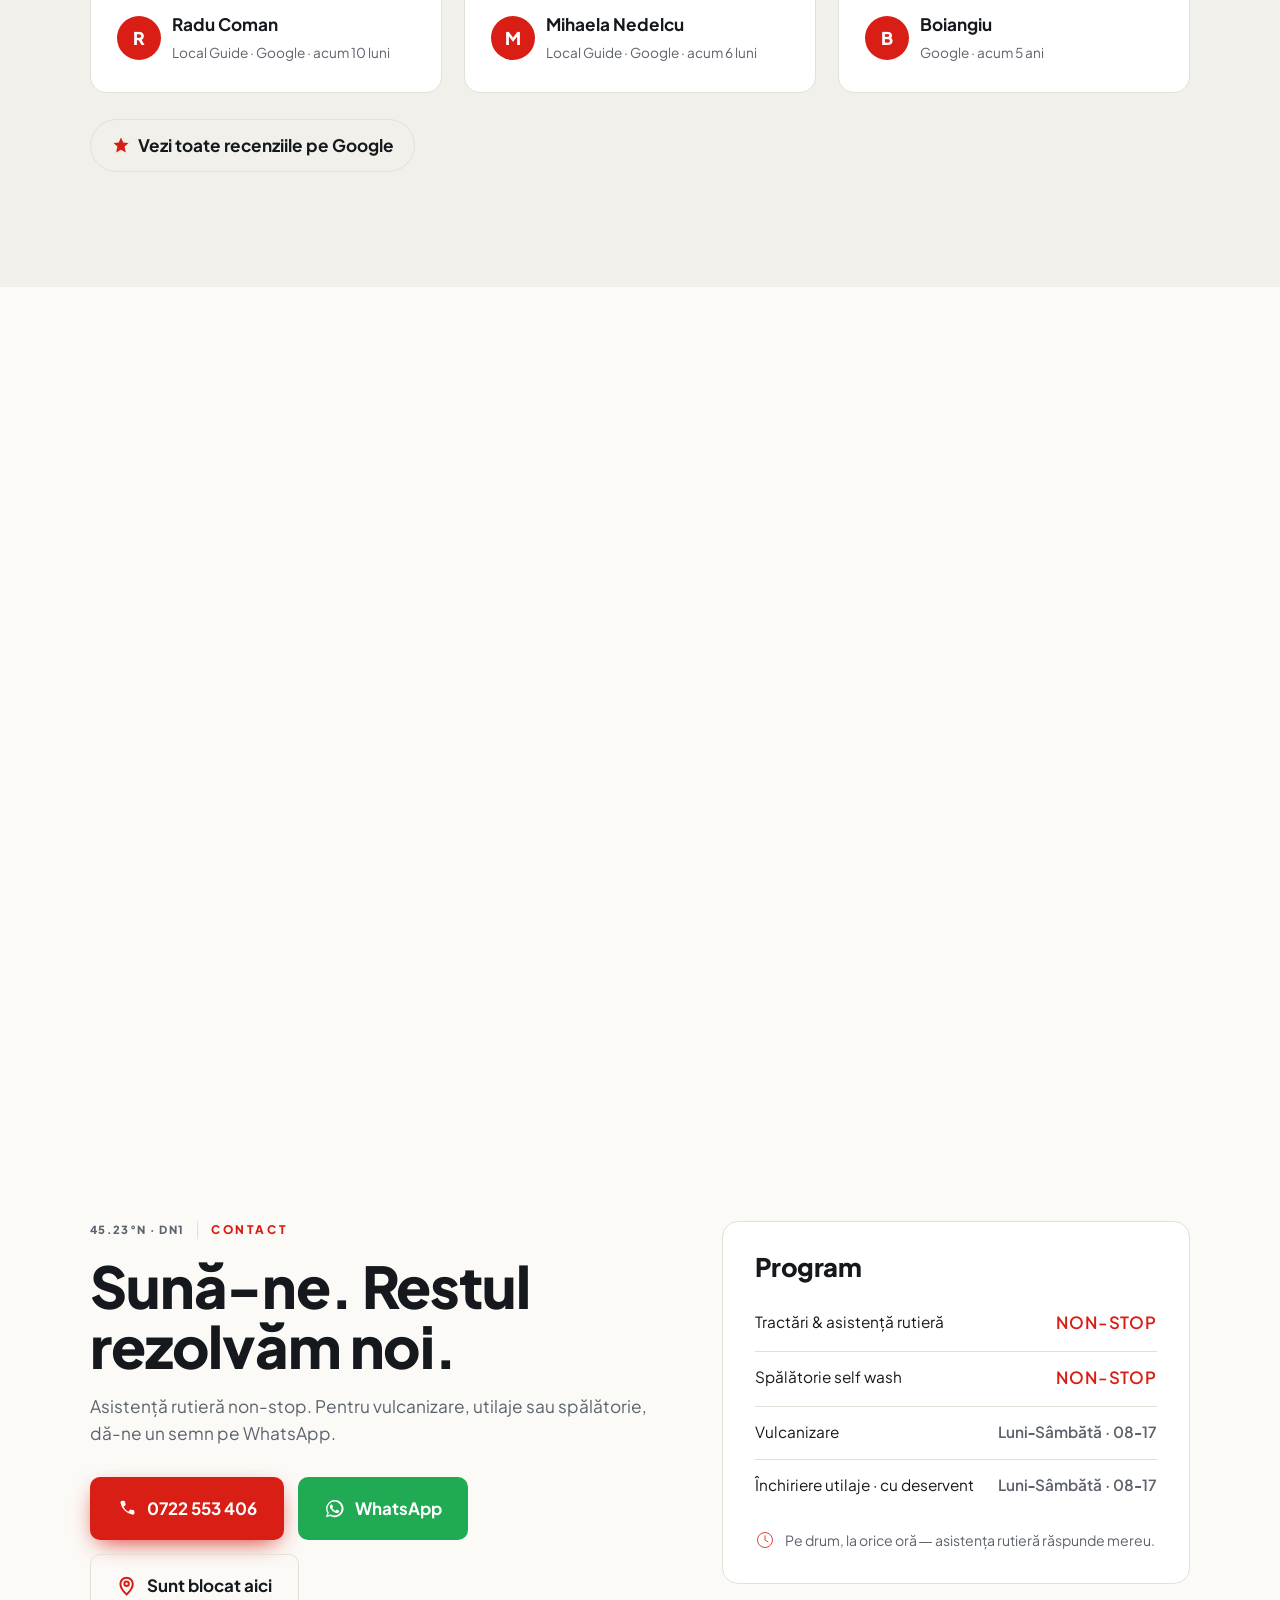
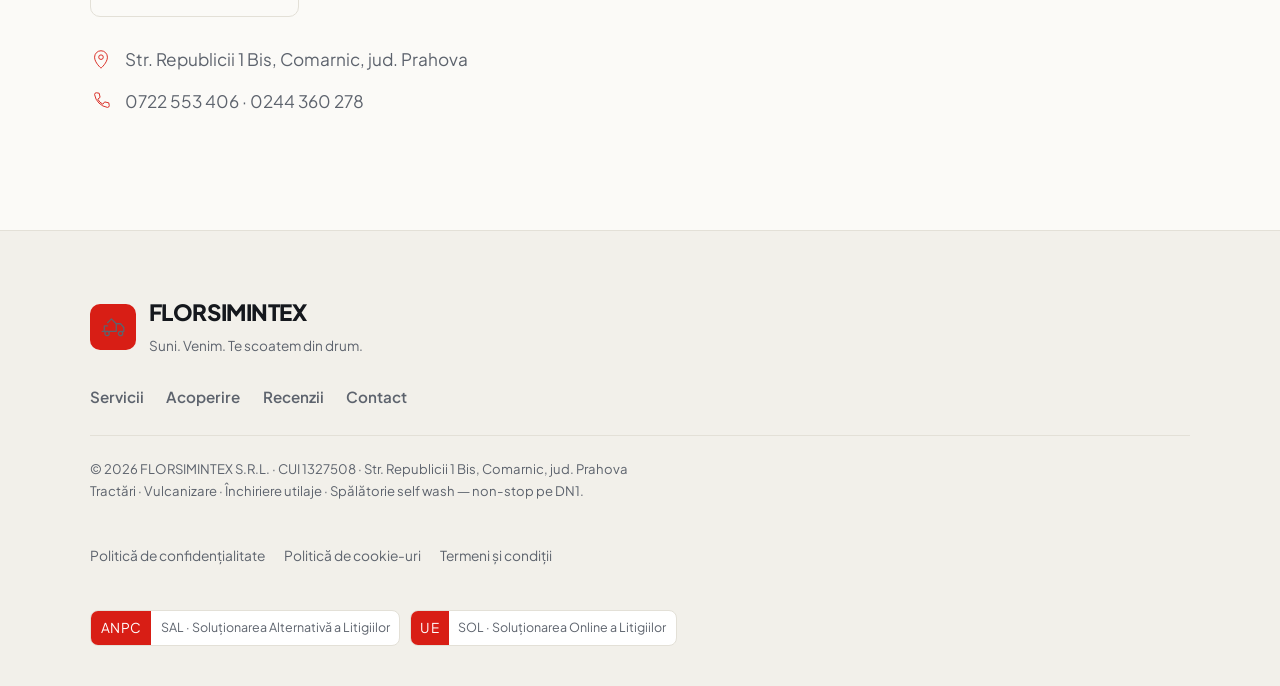
==== commit 85fd3129: "Scot FAQ-ul 'Veniți și noaptea sau de sărbători?' — nu insistăm pe disponibilitatea de noapte (cerin" ====
--- a/clean.html
+++ b/clean.html
@@ -30,7 +30,7 @@
 <link rel="stylesheet" href="css/base.css">
 <link rel="stylesheet" href="css/components.css">
 <link rel="stylesheet" href="css/theme-clean.css">
-<script type="application/ld+json">{"@context":"https://schema.org","@graph":[{"@type":["AutoRepair","EmergencyService"],"@id":"https://sol111-afk.github.io/florsimintex/#business","name":"FLORSIMINTEX S.R.L.","url":"https://sol111-afk.github.io/florsimintex","image":"https://sol111-afk.github.io/florsimintex/assets/images/hero-tractare.jpg","telephone":"+40722553406","priceRange":"$$","currenciesAccepted":"RON","address":{"@type":"PostalAddress","streetAddress":"Str. Republicii 1 Bis","addressLocality":"Comarnic","addressRegion":"Prahova","postalCode":"105700","addressCountry":"RO"},"geo":{"@type":"GeoCoordinates","latitude":45.2486,"longitude":25.6361},"hasMap":"https://maps.app.goo.gl/q3RN5pKrEn8EoF1H6","sameAs":["https://maps.app.goo.gl/q3RN5pKrEn8EoF1H6","https://maps.app.goo.gl/4gYi3hnEfFh5eGaT8"],"contactPoint":[{"@type":"ContactPoint","telephone":"+40722553406","contactType":"asistență rutieră","availableLanguage":"ro"},{"@type":"ContactPoint","telephone":"+40244360278","contactType":"birou"}],"areaServed":[{"@type":"Place","name":"DN1"},{"@type":"Place","name":"Comarnic"},{"@type":"Place","name":"Posada"},{"@type":"Place","name":"Secăria"},{"@type":"Place","name":"Talea"},{"@type":"Place","name":"Sinaia"},{"@type":"Place","name":"Breaza"},{"@type":"Place","name":"Nistorești"},{"@type":"Place","name":"Câmpina"},{"@type":"Place","name":"Bănești"}],"openingHoursSpecification":[{"@type":"OpeningHoursSpecification","dayOfWeek":["Monday","Tuesday","Wednesday","Thursday","Friday","Saturday","Sunday"],"opens":"00:00","closes":"23:59"}],"makesOffer":[{"@type":"Offer","name":"Tractări & asistență rutieră"},{"@type":"Offer","name":"Vulcanizare auto"},{"@type":"Offer","name":"Transport utilaje & agabaritic"},{"@type":"Offer","name":"Închiriere utilaje"},{"@type":"Offer","name":"Spălătorie self wash"},{"@type":"Offer","name":"Închiriere ATV-uri"}],"aggregateRating":{"@type":"AggregateRating","ratingValue":"5.0","reviewCount":"3","bestRating":"5"},"review":[{"@type":"Review","author":{"@type":"Person","name":"Radu Coman"},"reviewRating":{"@type":"Rating","ratingValue":5,"bestRating":5},"reviewBody":"Servicii rapide și de calitate 🔥"},{"@type":"Review","author":{"@type":"Person","name":"Mihaela Nedelcu"},"reviewRating":{"@type":"Rating","ratingValue":5,"bestRating":5},"reviewBody":"Mulțumim și vă așteptăm din nou."},{"@type":"Review","author":{"@type":"Person","name":"Boiangiu"},"reviewRating":{"@type":"Rating","ratingValue":5,"bestRating":5},"reviewBody":"Super."}]},{"@type":"Service","@id":"https://sol111-afk.github.io/florsimintex/#service-0","name":"Tractări & asistență rutieră","description":"Intervenim non-stop pe DN1 și Valea Prahovei. Autoplatforme moderne, trolii electrice și hidraulice pentru orice situație — pană, accident sau defecțiune.","serviceType":"Tractări & asistență rutieră","provider":{"@id":"https://sol111-afk.github.io/florsimintex/#business"},"areaServed":["DN1","Comarnic","Posada","Secăria","Talea","Sinaia","Breaza","Nistorești","Câmpina","Bănești"]},{"@type":"Service","@id":"https://sol111-afk.github.io/florsimintex/#service-1","name":"Vulcanizare auto","description":"Anvelope autoturisme, camioane și utilaje. Dejantare, echilibrare și service roți, rapid și corect. Reparăm și pe loc dacă te-a prins pana în drum.","serviceType":"Vulcanizare auto","provider":{"@id":"https://sol111-afk.github.io/florsimintex/#business"},"areaServed":["DN1","Comarnic","Posada","Secăria","Talea","Sinaia","Breaza","Nistorești","Câmpina","Bănești"]},{"@type":"Service","@id":"https://sol111-afk.github.io/florsimintex/#service-2","name":"Transport utilaje & agabaritic","description":"Mutăm excavatoare, buldoexcavatoare, tractoare și utilaje grele cu trailer dedicat. Transport mașini noi sau avariate, dube, remorci, bărci și rulote.","serviceType":"Transport utilaje & agabaritic","provider":{"@id":"https://sol111-afk.github.io/florsimintex/#business"},"areaServed":["DN1","Comarnic","Posada","Secăria","Talea","Sinaia","Breaza","Nistorești","Câmpina","Bănești"]},{"@type":"Service","@id":"https://sol111-afk.github.io/florsimintex/#service-3","name":"Închiriere utilaje","description":"Excavatoare și utilaje de construcții pentru închiriere în zona Comarnic, numai cu deservent calificat. Asigurăm și transportul la punctul de lucru.","serviceType":"Închiriere utilaje","provider":{"@id":"https://sol111-afk.github.io/florsimintex/#business"},"areaServed":["DN1","Comarnic","Posada","Secăria","Talea","Sinaia","Breaza","Nistorești","Câmpina","Bănești"]},{"@type":"Service","@id":"https://sol111-afk.github.io/florsimintex/#service-4","name":"Spălătorie self wash","description":"Spălătorie self-service deschisă non-stop. Speli mașina când vrei tu, cu echipamente moderne și jet de înaltă presiune, la orice oră din zi sau din noapte.","serviceType":"Spălătorie self wash","provider":{"@id":"https://sol111-afk.github.io/florsimintex/#business"},"areaServed":["DN1","Comarnic","Posada","Secăria","Talea","Sinaia","Breaza","Nistorești","Câmpina","Bănești"]},{"@type":"Service","@id":"https://sol111-afk.github.io/florsimintex/#service-5","name":"Închiriere ATV-uri","description":"Închiriază ATV și pornește pe traseele de pe Valea Prahovei. Modele pentru începători și avansați, echipament inclus — o zi de adrenalină chiar din Comarnic.","serviceType":"Închiriere ATV-uri","provider":{"@id":"https://sol111-afk.github.io/florsimintex/#business"},"areaServed":["DN1","Comarnic","Posada","Secăria","Talea","Sinaia","Breaza","Nistorești","Câmpina","Bănești"]},{"@type":"FAQPage","@id":"https://sol111-afk.github.io/florsimintex/#faq","mainEntity":[{"@type":"Question","name":"Cât costă o tractare?","acceptedAnswer":{"@type":"Answer","text":"Depinde de distanță și de situație. Îți spunem prețul la telefon înainte să pornim — fără surprize."}},{"@type":"Question","name":"Veniți și noaptea sau de sărbători?","acceptedAnswer":{"@type":"Answer","text":"Da. Asistența rutieră e non-stop, 24/7, inclusiv în weekend și de sărbători."}},{"@type":"Question","name":"Cât de repede ajungeți?","acceptedAnswer":{"@type":"Answer","text":"Avem echipe permanente pe DN1, în zona Comarnic–Sinaia. Suni, îți spunem în câte minute ajungem la tine."}},{"@type":"Question","name":"Ridicați mașini din șanț sau după accident?","acceptedAnswer":{"@type":"Answer","text":"Da. Avem trolii electrice, hidraulice și manuale și autoplatforme moderne pentru orice situație — pană, accident sau defecțiune."}},{"@type":"Question","name":"Tractați și camioane sau utilaje?","acceptedAnswer":{"@type":"Answer","text":"Da. Transportăm utilaje grele și agabaritic cu trailer dedicat, plus dube, remorci, bărci și rulote."}}]}]}</script>
+<script type="application/ld+json">{"@context":"https://schema.org","@graph":[{"@type":["AutoRepair","EmergencyService"],"@id":"https://sol111-afk.github.io/florsimintex/#business","name":"FLORSIMINTEX S.R.L.","url":"https://sol111-afk.github.io/florsimintex","image":"https://sol111-afk.github.io/florsimintex/assets/images/hero-tractare.jpg","telephone":"+40722553406","priceRange":"$$","currenciesAccepted":"RON","address":{"@type":"PostalAddress","streetAddress":"Str. Republicii 1 Bis","addressLocality":"Comarnic","addressRegion":"Prahova","postalCode":"105700","addressCountry":"RO"},"geo":{"@type":"GeoCoordinates","latitude":45.2486,"longitude":25.6361},"hasMap":"https://maps.app.goo.gl/q3RN5pKrEn8EoF1H6","sameAs":["https://maps.app.goo.gl/q3RN5pKrEn8EoF1H6","https://maps.app.goo.gl/4gYi3hnEfFh5eGaT8"],"contactPoint":[{"@type":"ContactPoint","telephone":"+40722553406","contactType":"asistență rutieră","availableLanguage":"ro"},{"@type":"ContactPoint","telephone":"+40244360278","contactType":"birou"}],"areaServed":[{"@type":"Place","name":"DN1"},{"@type":"Place","name":"Comarnic"},{"@type":"Place","name":"Posada"},{"@type":"Place","name":"Secăria"},{"@type":"Place","name":"Talea"},{"@type":"Place","name":"Sinaia"},{"@type":"Place","name":"Breaza"},{"@type":"Place","name":"Nistorești"},{"@type":"Place","name":"Câmpina"},{"@type":"Place","name":"Bănești"}],"openingHoursSpecification":[{"@type":"OpeningHoursSpecification","dayOfWeek":["Monday","Tuesday","Wednesday","Thursday","Friday","Saturday","Sunday"],"opens":"00:00","closes":"23:59"}],"makesOffer":[{"@type":"Offer","name":"Tractări & asistență rutieră"},{"@type":"Offer","name":"Vulcanizare auto"},{"@type":"Offer","name":"Transport utilaje & agabaritic"},{"@type":"Offer","name":"Închiriere utilaje"},{"@type":"Offer","name":"Spălătorie self wash"},{"@type":"Offer","name":"Închiriere ATV-uri"}],"aggregateRating":{"@type":"AggregateRating","ratingValue":"5.0","reviewCount":"3","bestRating":"5"},"review":[{"@type":"Review","author":{"@type":"Person","name":"Radu Coman"},"reviewRating":{"@type":"Rating","ratingValue":5,"bestRating":5},"reviewBody":"Servicii rapide și de calitate 🔥"},{"@type":"Review","author":{"@type":"Person","name":"Mihaela Nedelcu"},"reviewRating":{"@type":"Rating","ratingValue":5,"bestRating":5},"reviewBody":"Mulțumim și vă așteptăm din nou."},{"@type":"Review","author":{"@type":"Person","name":"Boiangiu"},"reviewRating":{"@type":"Rating","ratingValue":5,"bestRating":5},"reviewBody":"Super."}]},{"@type":"Service","@id":"https://sol111-afk.github.io/florsimintex/#service-0","name":"Tractări & asistență rutieră","description":"Intervenim non-stop pe DN1 și Valea Prahovei. Autoplatforme moderne, trolii electrice și hidraulice pentru orice situație — pană, accident sau defecțiune.","serviceType":"Tractări & asistență rutieră","provider":{"@id":"https://sol111-afk.github.io/florsimintex/#business"},"areaServed":["DN1","Comarnic","Posada","Secăria","Talea","Sinaia","Breaza","Nistorești","Câmpina","Bănești"]},{"@type":"Service","@id":"https://sol111-afk.github.io/florsimintex/#service-1","name":"Vulcanizare auto","description":"Anvelope autoturisme, camioane și utilaje. Dejantare, echilibrare și service roți, rapid și corect. Reparăm și pe loc dacă te-a prins pana în drum.","serviceType":"Vulcanizare auto","provider":{"@id":"https://sol111-afk.github.io/florsimintex/#business"},"areaServed":["DN1","Comarnic","Posada","Secăria","Talea","Sinaia","Breaza","Nistorești","Câmpina","Bănești"]},{"@type":"Service","@id":"https://sol111-afk.github.io/florsimintex/#service-2","name":"Transport utilaje & agabaritic","description":"Mutăm excavatoare, buldoexcavatoare, tractoare și utilaje grele cu trailer dedicat. Transport mașini noi sau avariate, dube, remorci, bărci și rulote.","serviceType":"Transport utilaje & agabaritic","provider":{"@id":"https://sol111-afk.github.io/florsimintex/#business"},"areaServed":["DN1","Comarnic","Posada","Secăria","Talea","Sinaia","Breaza","Nistorești","Câmpina","Bănești"]},{"@type":"Service","@id":"https://sol111-afk.github.io/florsimintex/#service-3","name":"Închiriere utilaje","description":"Excavatoare și utilaje de construcții pentru închiriere în zona Comarnic, numai cu deservent calificat. Asigurăm și transportul la punctul de lucru.","serviceType":"Închiriere utilaje","provider":{"@id":"https://sol111-afk.github.io/florsimintex/#business"},"areaServed":["DN1","Comarnic","Posada","Secăria","Talea","Sinaia","Breaza","Nistorești","Câmpina","Bănești"]},{"@type":"Service","@id":"https://sol111-afk.github.io/florsimintex/#service-4","name":"Spălătorie self wash","description":"Spălătorie self-service deschisă non-stop. Speli mașina când vrei tu, cu echipamente moderne și jet de înaltă presiune, la orice oră din zi sau din noapte.","serviceType":"Spălătorie self wash","provider":{"@id":"https://sol111-afk.github.io/florsimintex/#business"},"areaServed":["DN1","Comarnic","Posada","Secăria","Talea","Sinaia","Breaza","Nistorești","Câmpina","Bănești"]},{"@type":"Service","@id":"https://sol111-afk.github.io/florsimintex/#service-5","name":"Închiriere ATV-uri","description":"Închiriază ATV și pornește pe traseele de pe Valea Prahovei. Modele pentru începători și avansați, echipament inclus — o zi de adrenalină chiar din Comarnic.","serviceType":"Închiriere ATV-uri","provider":{"@id":"https://sol111-afk.github.io/florsimintex/#business"},"areaServed":["DN1","Comarnic","Posada","Secăria","Talea","Sinaia","Breaza","Nistorești","Câmpina","Bănești"]},{"@type":"FAQPage","@id":"https://sol111-afk.github.io/florsimintex/#faq","mainEntity":[{"@type":"Question","name":"Cât costă o tractare?","acceptedAnswer":{"@type":"Answer","text":"Depinde de distanță și de situație. Îți spunem prețul la telefon înainte să pornim — fără surprize."}},{"@type":"Question","name":"Cât de repede ajungeți?","acceptedAnswer":{"@type":"Answer","text":"Avem echipe permanente pe DN1, în zona Comarnic–Sinaia. Suni, îți spunem în câte minute ajungem la tine."}},{"@type":"Question","name":"Ridicați mașini din șanț sau după accident?","acceptedAnswer":{"@type":"Answer","text":"Da. Avem trolii electrice, hidraulice și manuale și autoplatforme moderne pentru orice situație — pană, accident sau defecțiune."}},{"@type":"Question","name":"Tractați și camioane sau utilaje?","acceptedAnswer":{"@type":"Answer","text":"Da. Transportăm utilaje grele și agabaritic cu trailer dedicat, plus dube, remorci, bărci și rulote."}}]}]}</script>
 </head>
 <body>
 
@@ -390,10 +390,6 @@
           <div class="faq-a"><p>Depinde de distanță și de situație. Îți spunem prețul la telefon înainte să pornim — fără surprize.</p></div>
         </details>
         <details class="faq-item reveal">
-          <summary>Veniți și noaptea sau de sărbători?<span class="faq-ico" aria-hidden="true"></span></summary>
-          <div class="faq-a"><p>Da. Asistența rutieră e non-stop, 24/7, inclusiv în weekend și de sărbători.</p></div>
-        </details>
-        <details class="faq-item reveal">
           <summary>Cât de repede ajungeți?<span class="faq-ico" aria-hidden="true"></span></summary>
           <div class="faq-a"><p>Avem echipe permanente pe DN1, în zona Comarnic–Sinaia. Suni, îți spunem în câte minute ajungem la tine.</p></div>
         </details>
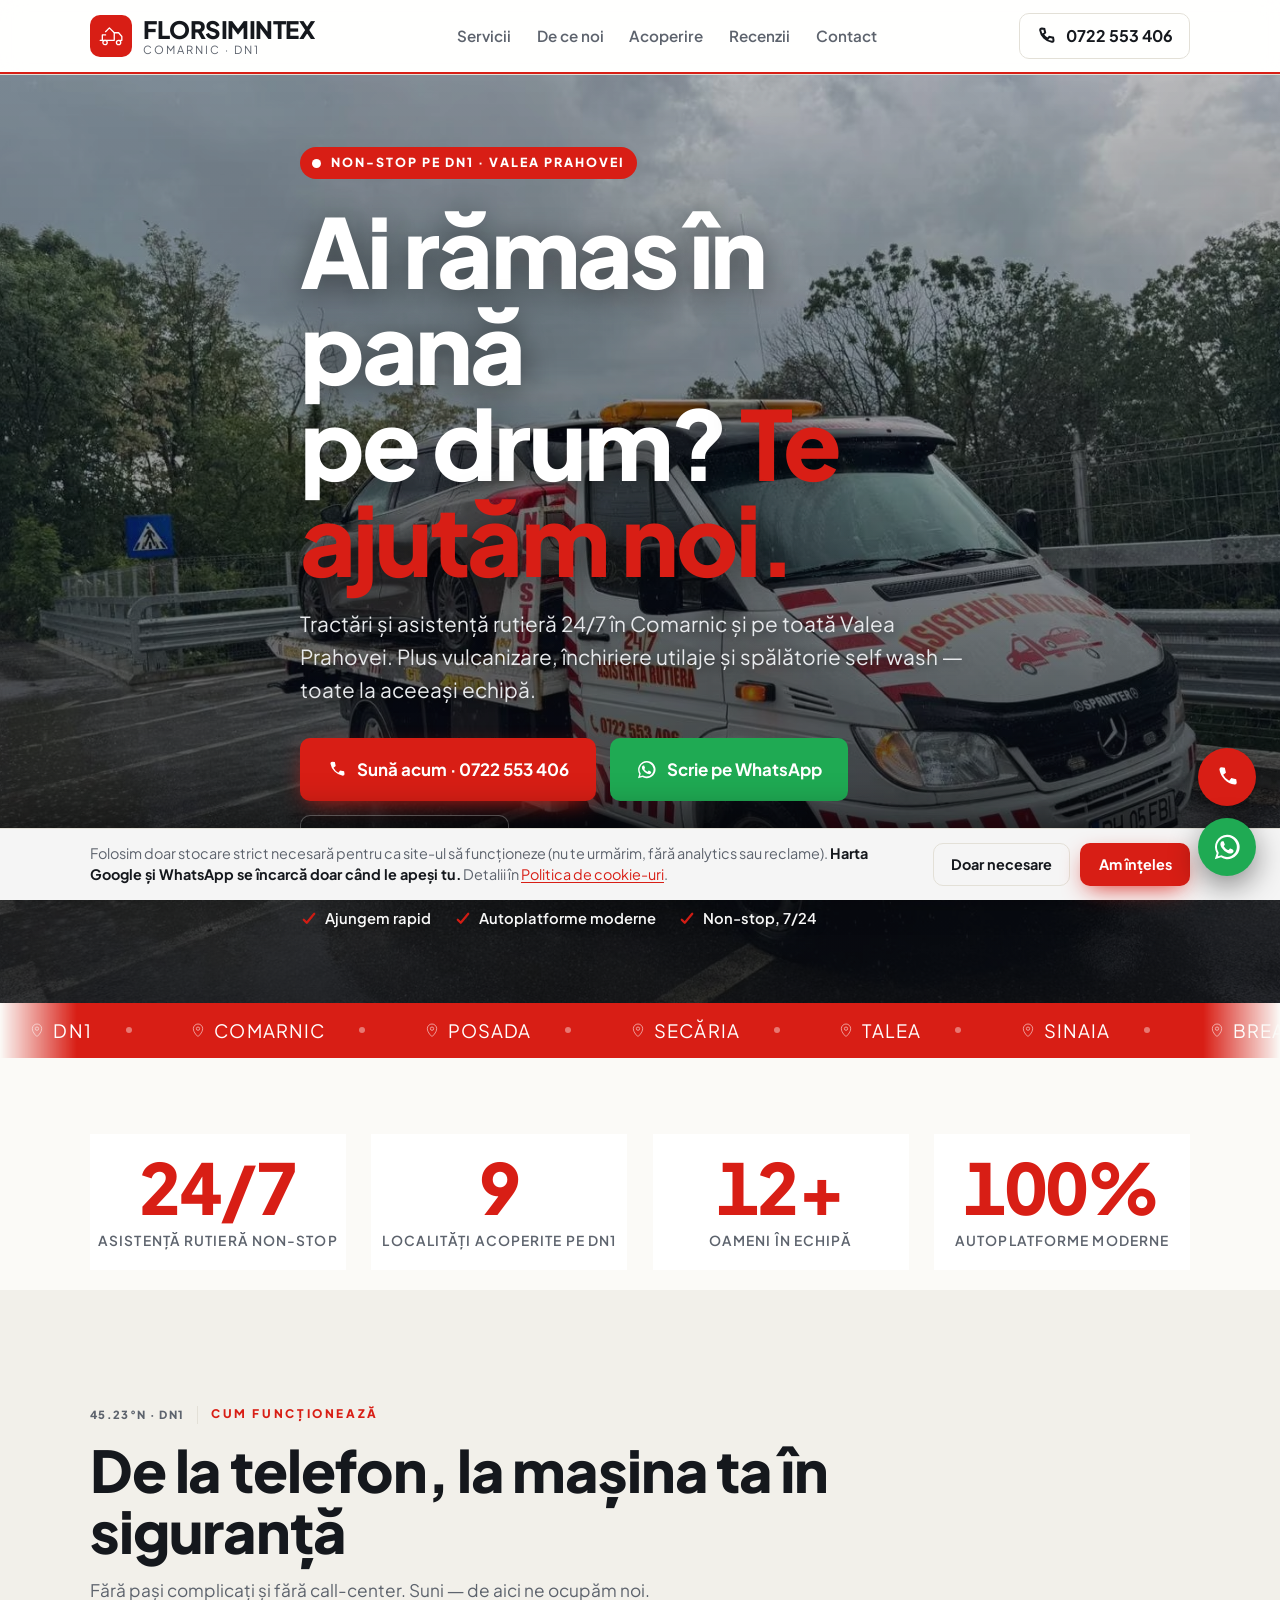
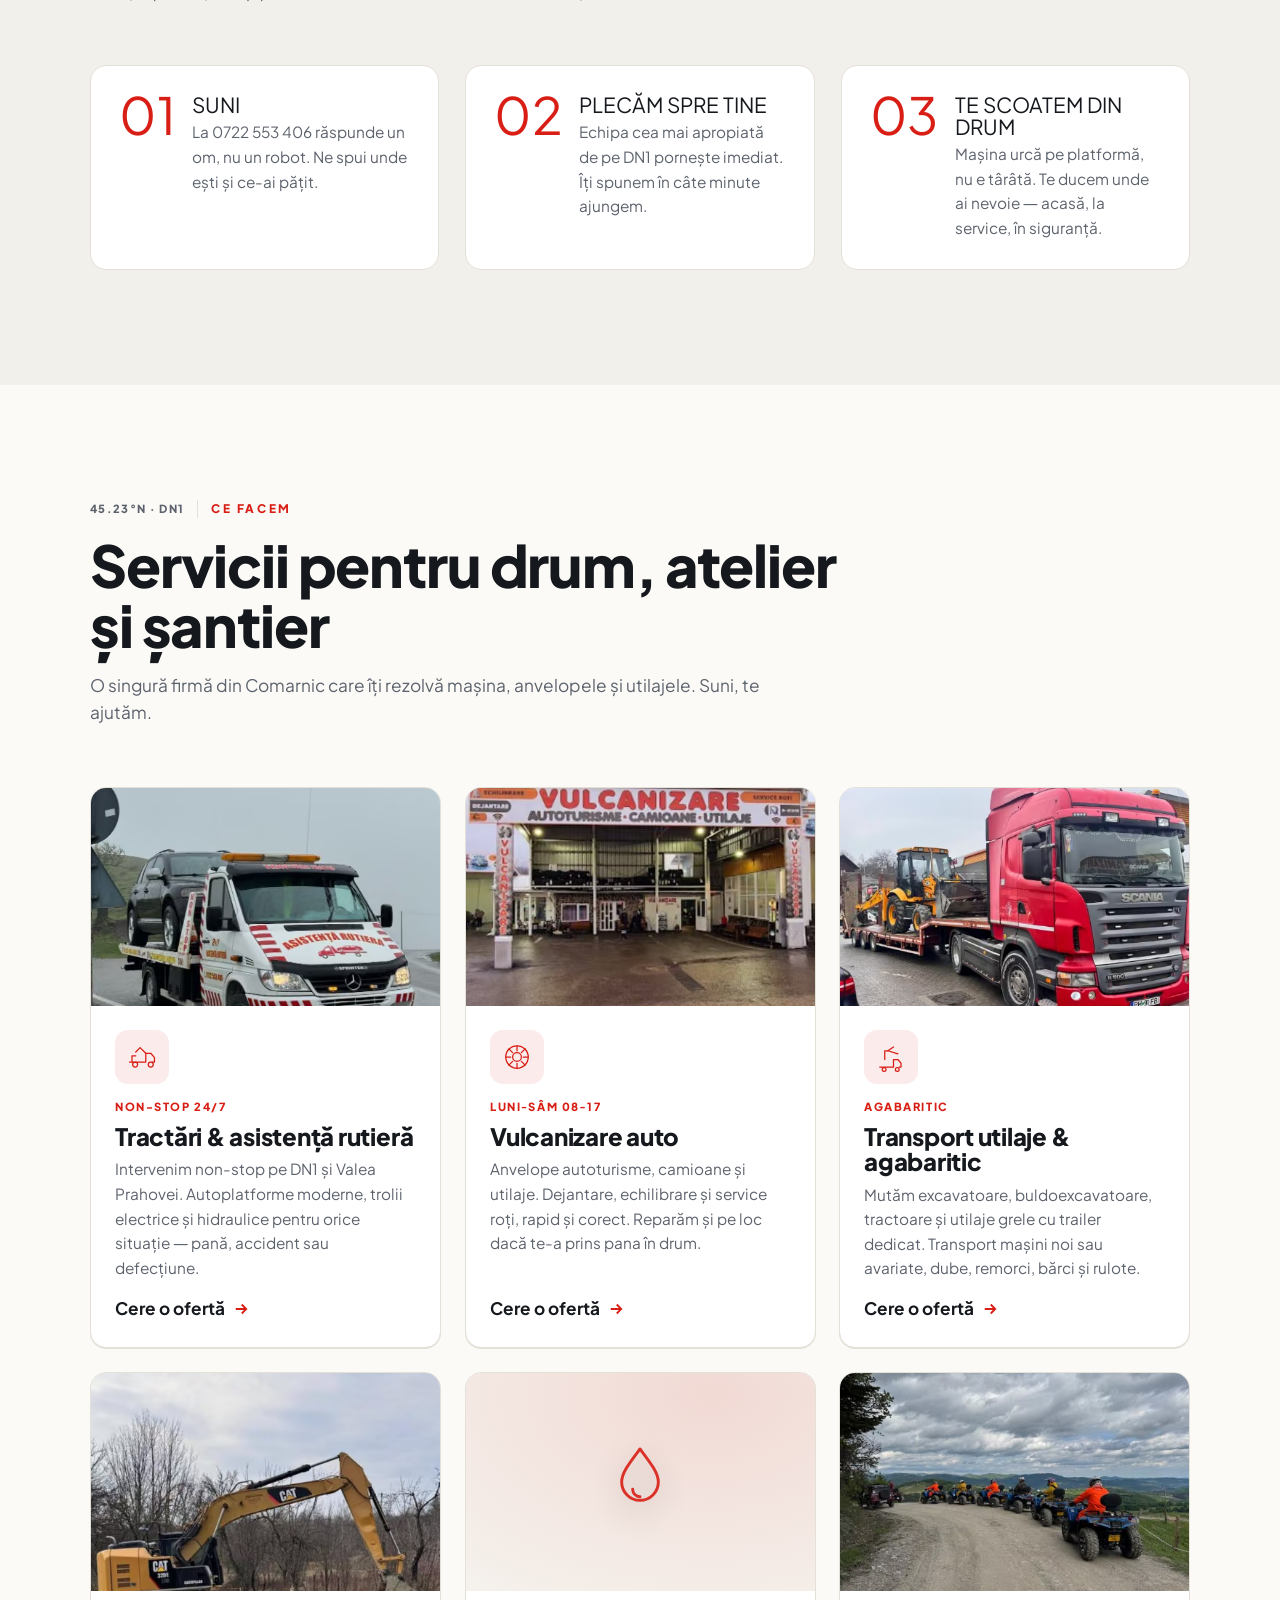
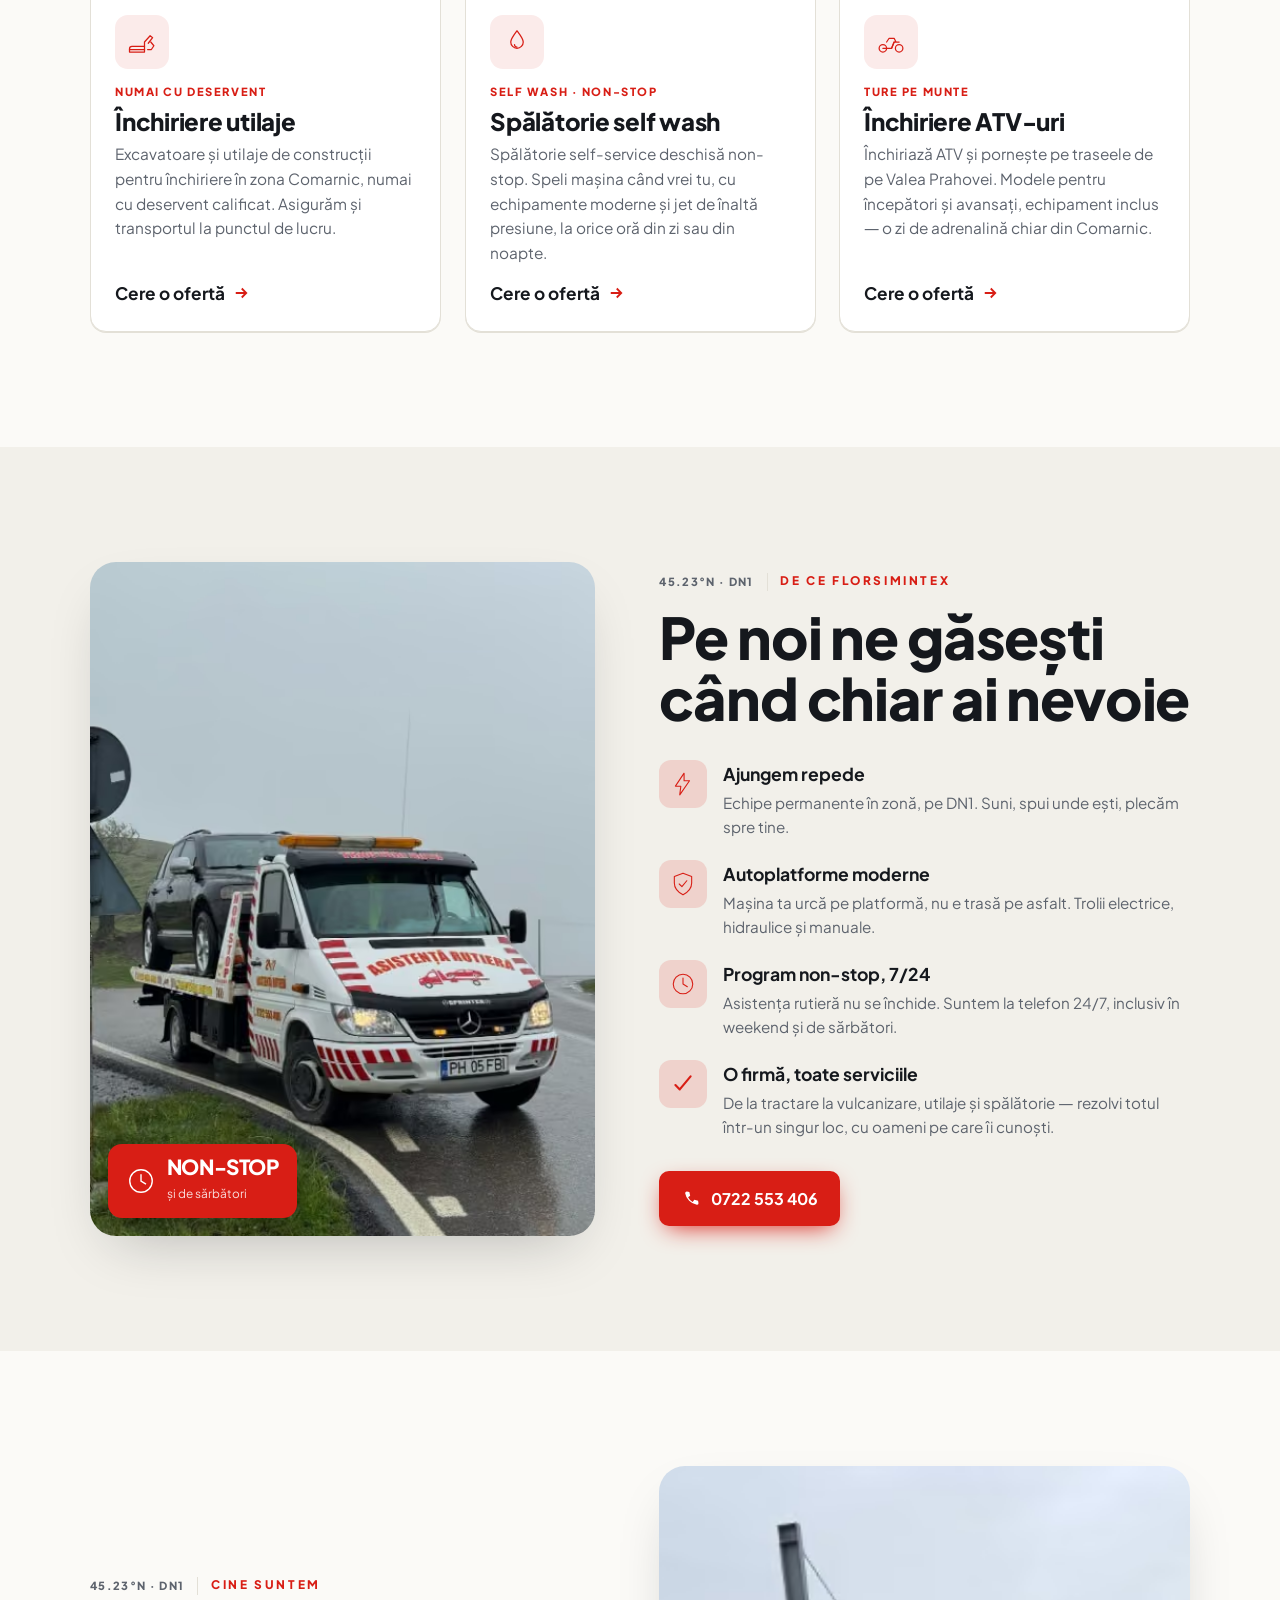
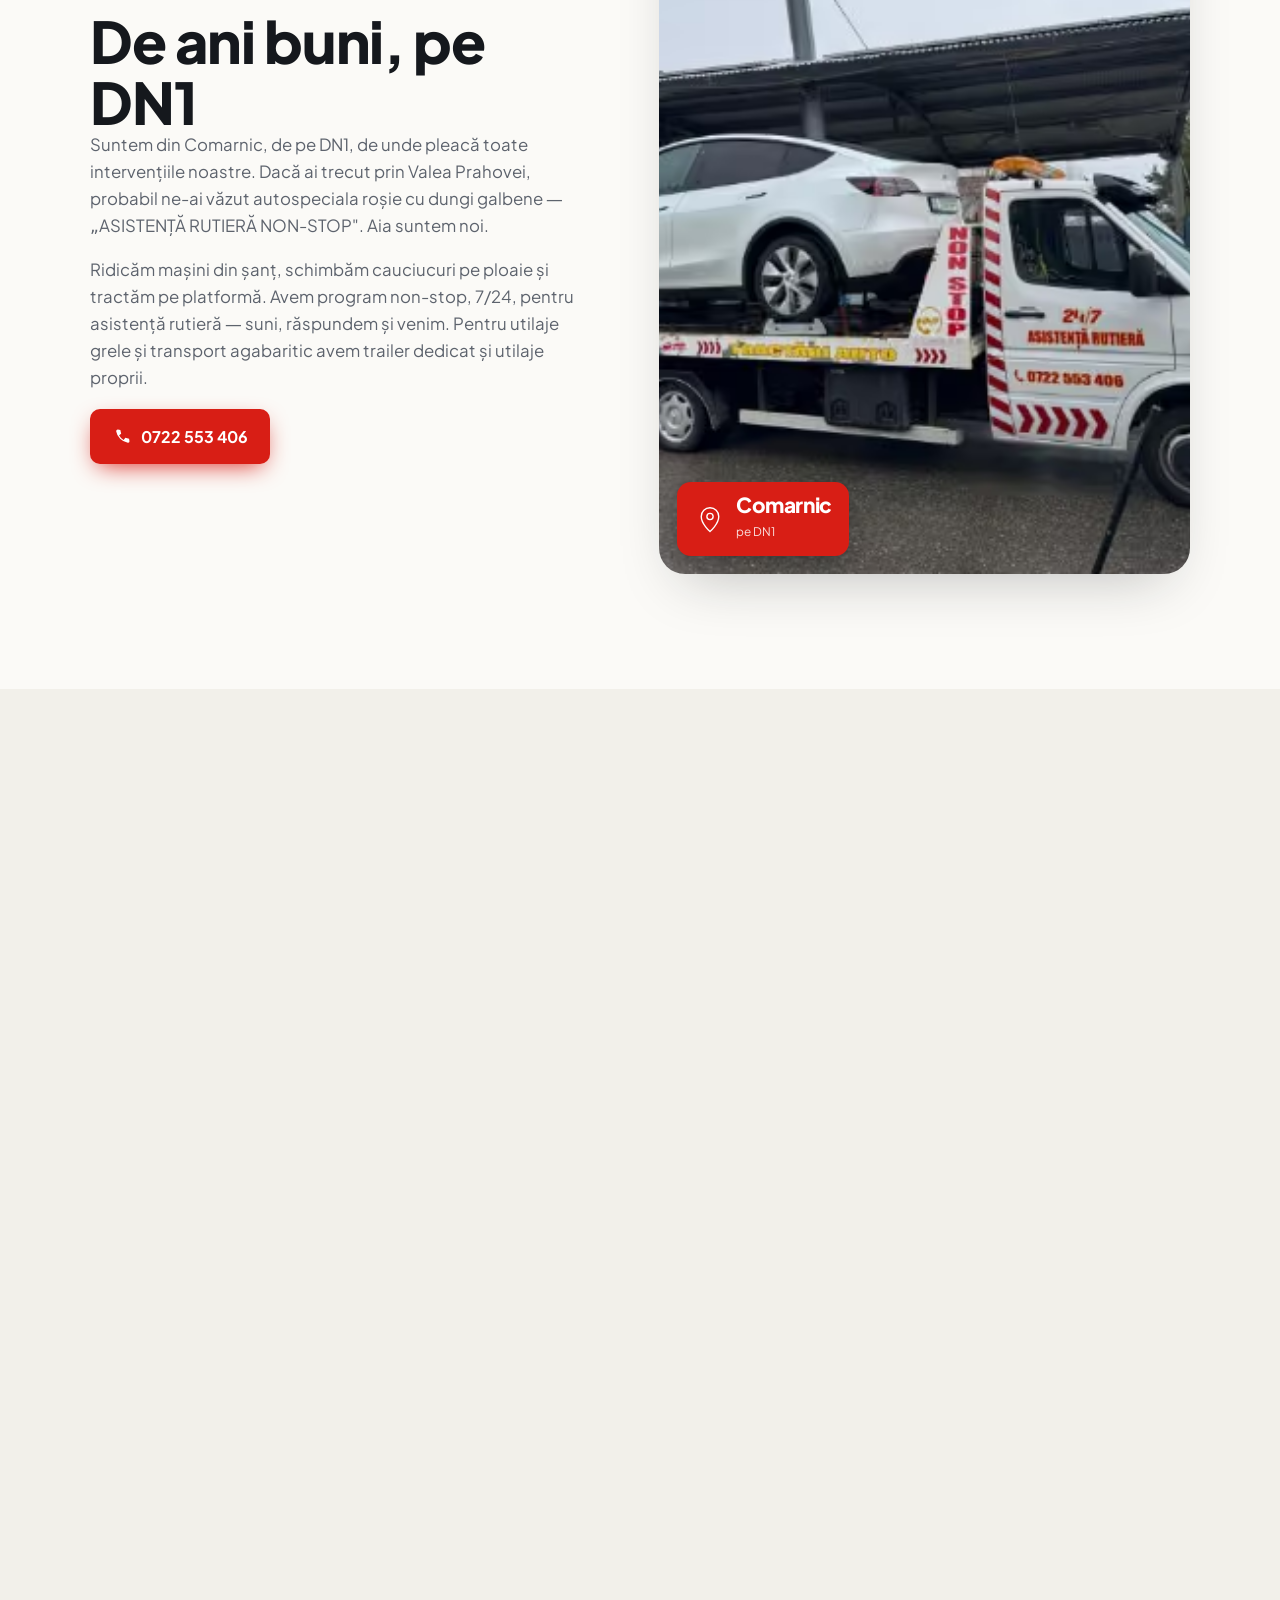
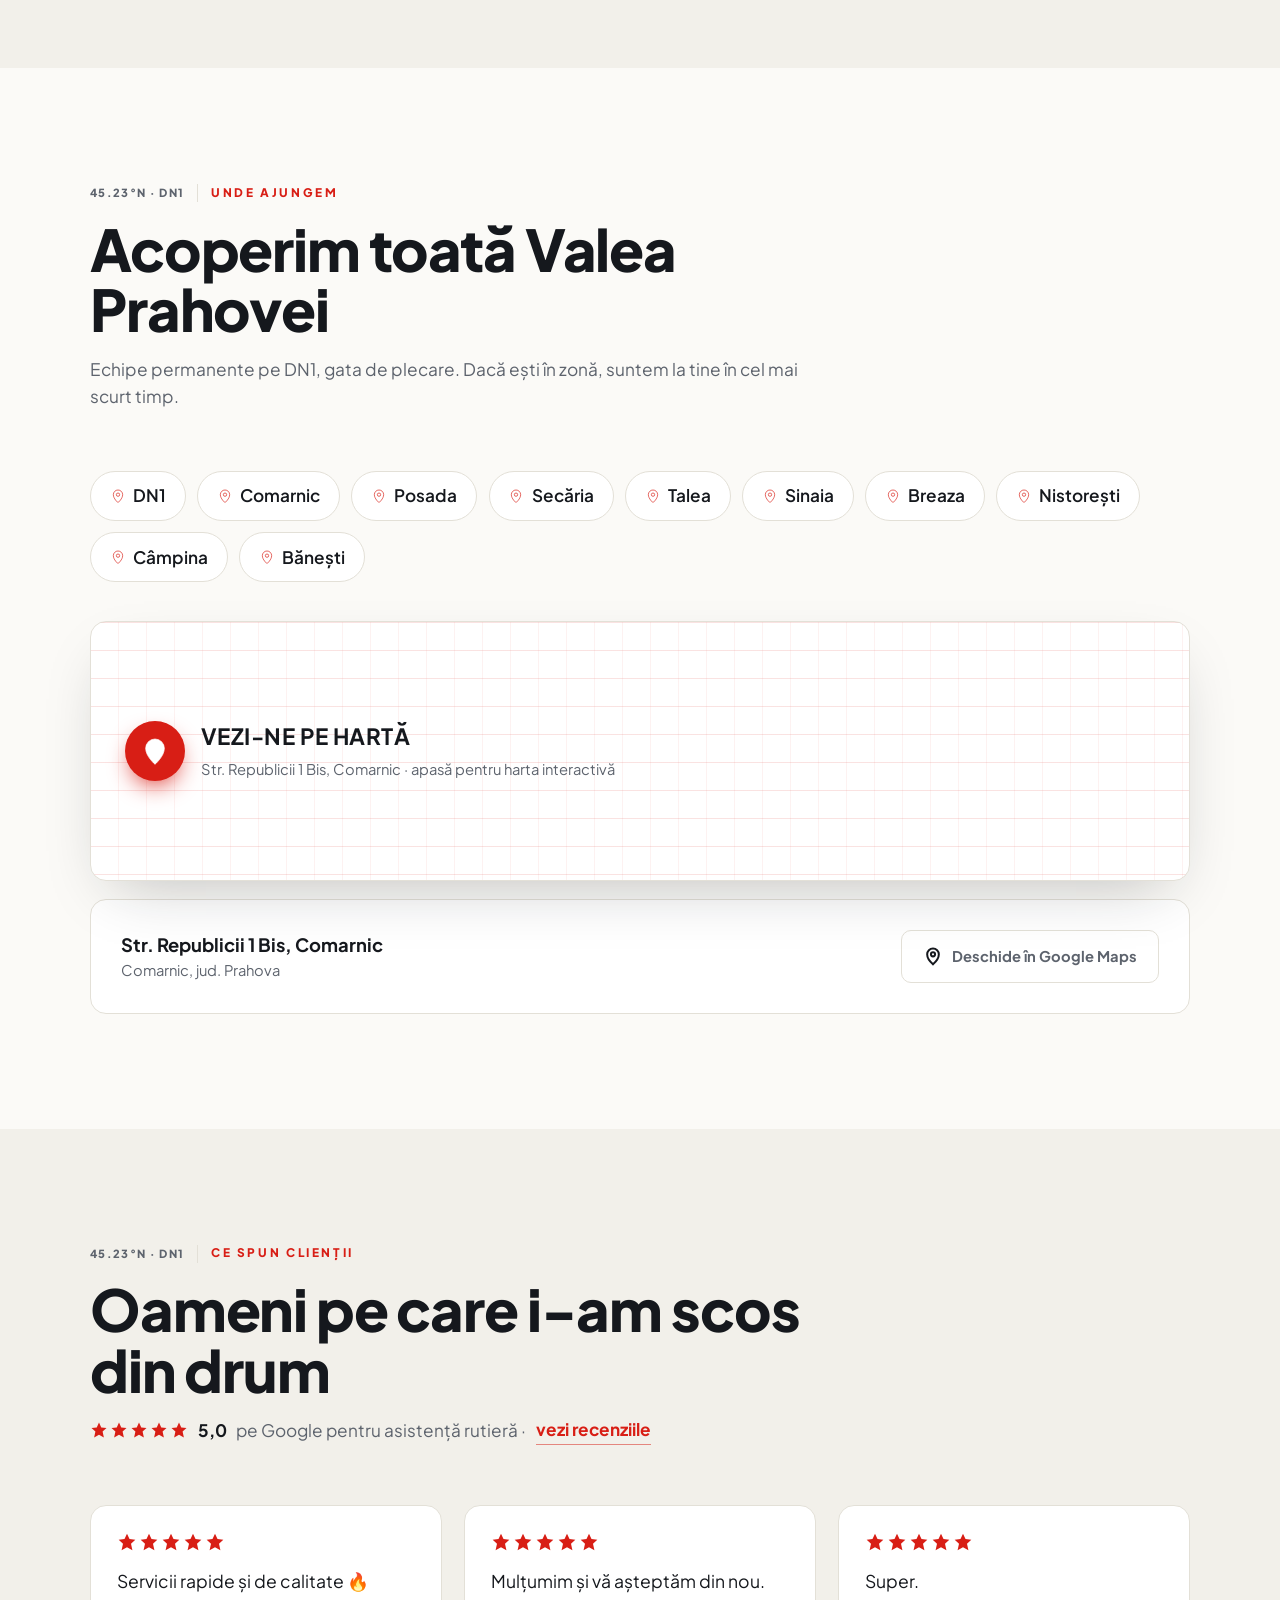
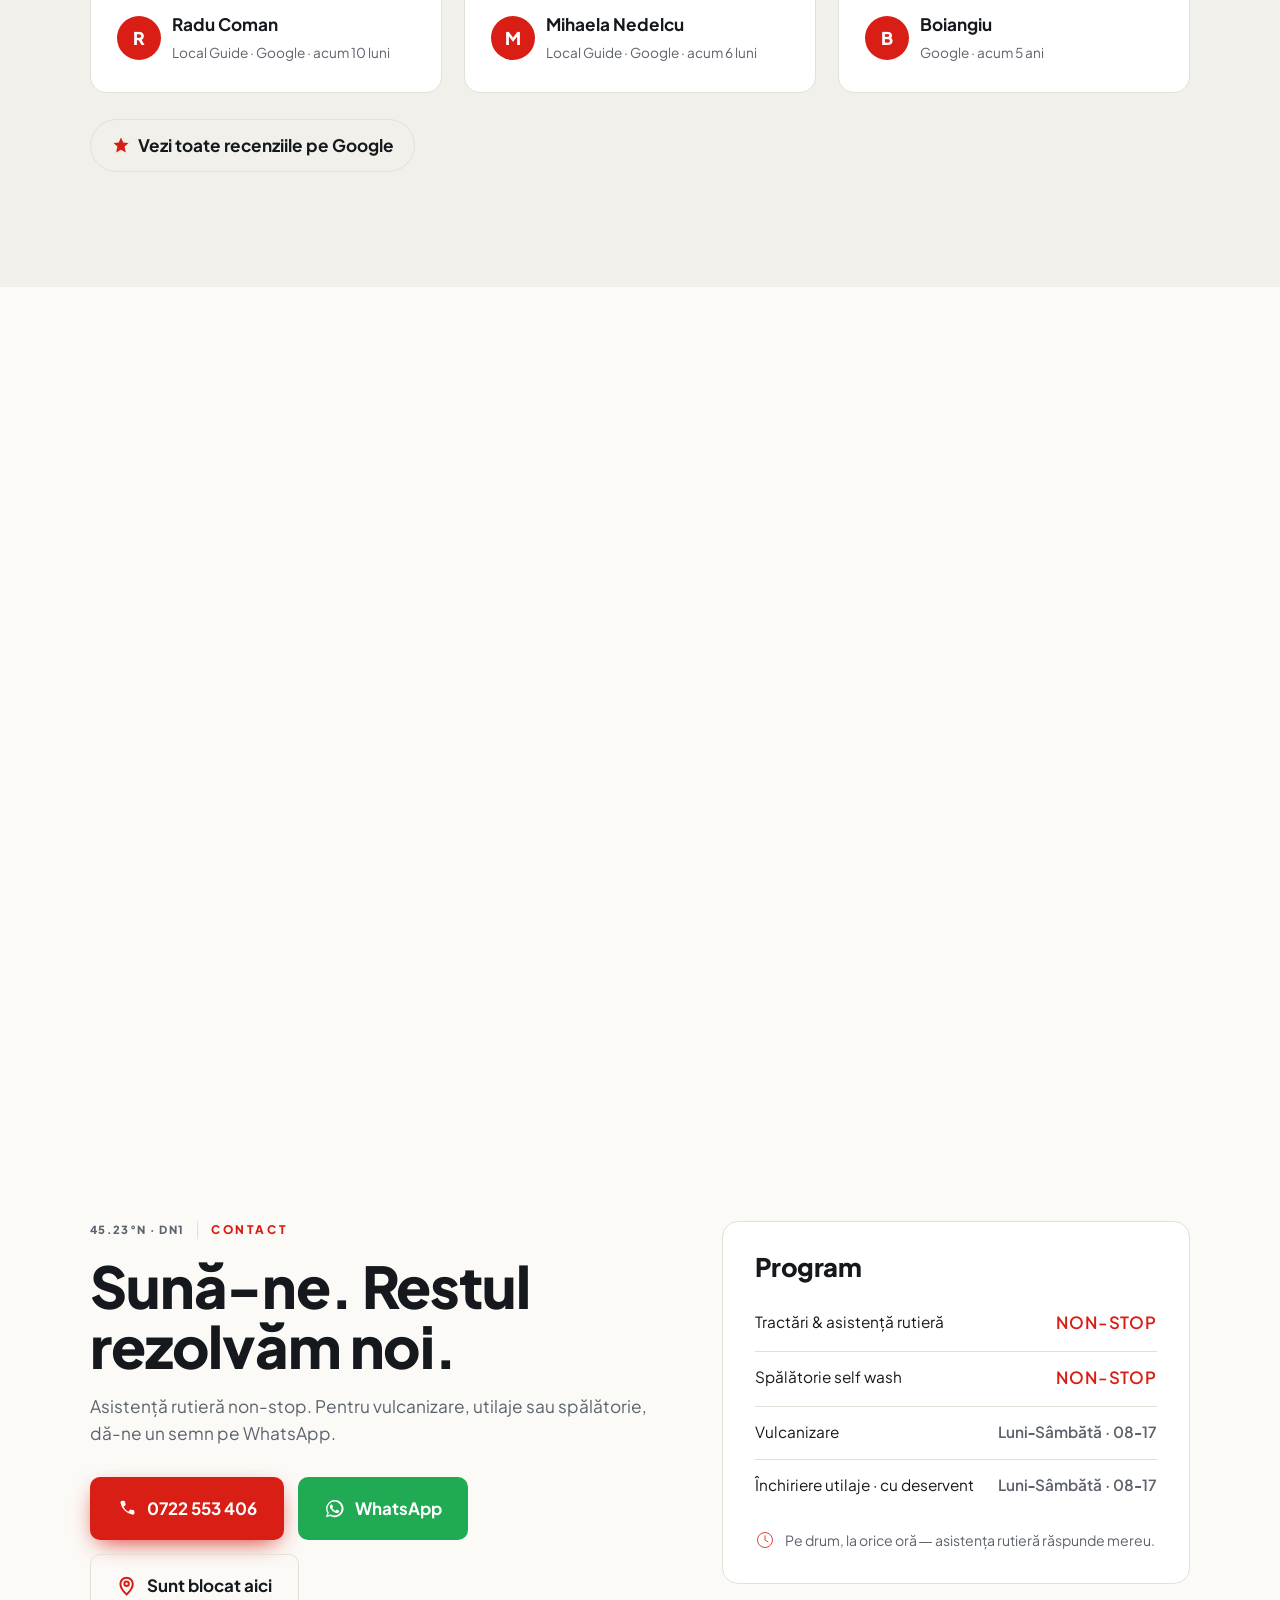
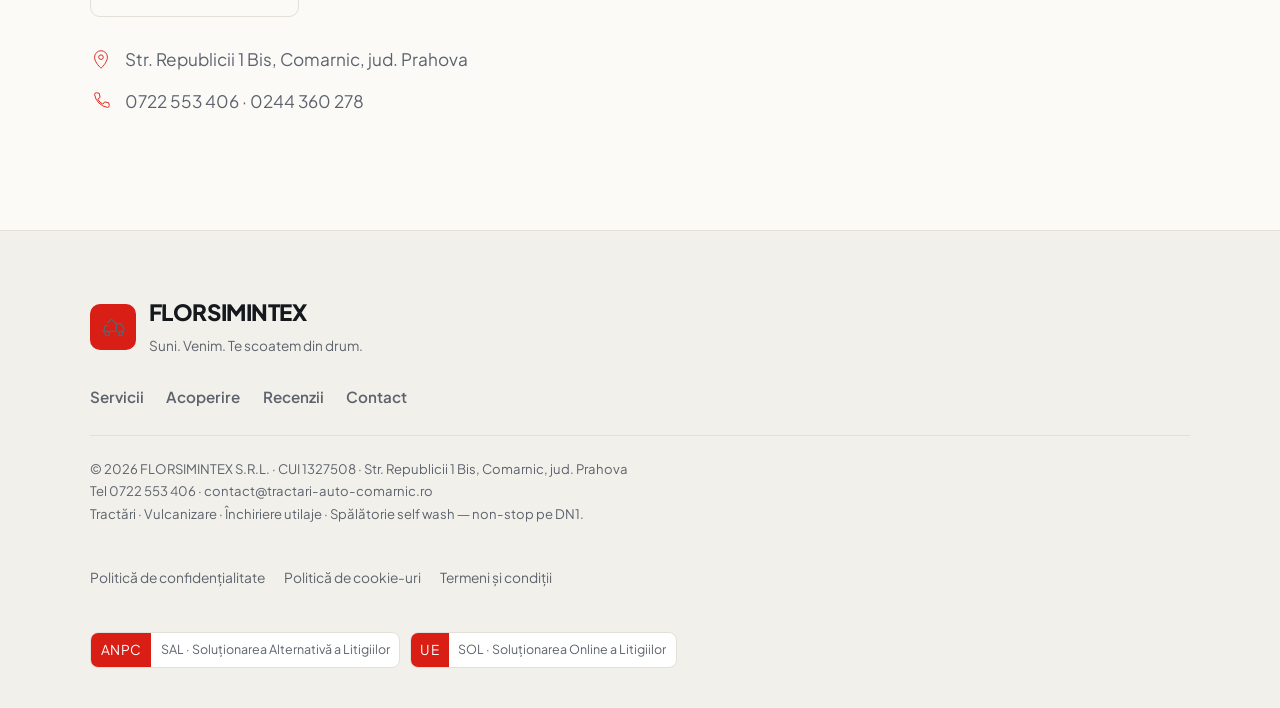
==== commit 336dbe98: "Pregătesc site-ul pentru domeniul tractari-auto-comarnic.ro - homepage-ul (varianta industrial) serv" ====
--- a/clean.html
+++ b/clean.html
@@ -6,21 +6,21 @@
 <title>FLORSIMINTEX Comarnic — Tractări non-stop, Vulcanizare, Utilaje & Spălătorie</title>
 <meta name="description" content="Tractări auto și asistență rutieră non-stop pe DN1 și Valea Prahovei. Vulcanizare, transport și închiriere utilaje, spălătorie auto în Comarnic, Prahova. Sună 0722 553 406.">
 <meta name="theme-color" content="#0d0e11">
-<link rel="canonical" href="https://sol111-afk.github.io/florsimintex/clean.html">
+<link rel="canonical" href="https://tractari-auto-comarnic.ro/clean.html">
 <meta name="robots" content="noindex,follow">
 <meta property="og:title" content="FLORSIMINTEX Comarnic — Tractări non-stop, Vulcanizare, Utilaje & Spălătorie">
 <meta property="og:description" content="Tractări auto și asistență rutieră non-stop pe DN1 și Valea Prahovei. Vulcanizare, transport și închiriere utilaje, spălătorie auto în Comarnic, Prahova. Sună 0722 553 406.">
 <meta property="og:type" content="website">
-<meta property="og:url" content="https://sol111-afk.github.io/florsimintex/clean.html">
+<meta property="og:url" content="https://tractari-auto-comarnic.ro/clean.html">
 <meta property="og:locale" content="ro_RO">
 <meta property="og:site_name" content="FLORSIMINTEX Comarnic">
-<meta property="og:image" content="https://sol111-afk.github.io/florsimintex/assets/images/hero-tractare.jpg">
+<meta property="og:image" content="https://tractari-auto-comarnic.ro/assets/images/hero-tractare.jpg">
 <meta property="og:image:width" content="1600">
 <meta property="og:image:height" content="1200">
 <meta name="twitter:card" content="summary_large_image">
 <meta name="twitter:title" content="FLORSIMINTEX Comarnic — Tractări non-stop, Vulcanizare, Utilaje & Spălătorie">
 <meta name="twitter:description" content="Tractări auto și asistență rutieră non-stop pe DN1 și Valea Prahovei. Vulcanizare, transport și închiriere utilaje, spălătorie auto în Comarnic, Prahova. Sună 0722 553 406.">
-<meta name="twitter:image" content="https://sol111-afk.github.io/florsimintex/assets/images/hero-tractare.jpg">
+<meta name="twitter:image" content="https://tractari-auto-comarnic.ro/assets/images/hero-tractare.jpg">
 <link rel="manifest" href="manifest.webmanifest">
 <link rel="apple-touch-icon" href="assets/icons/icon-192.png">
 <link rel="preconnect" href="https://www.google.com">
@@ -30,7 +30,7 @@
 <link rel="stylesheet" href="css/base.css">
 <link rel="stylesheet" href="css/components.css">
 <link rel="stylesheet" href="css/theme-clean.css">
-<script type="application/ld+json">{"@context":"https://schema.org","@graph":[{"@type":["AutoRepair","EmergencyService"],"@id":"https://sol111-afk.github.io/florsimintex/#business","name":"FLORSIMINTEX S.R.L.","url":"https://sol111-afk.github.io/florsimintex","image":"https://sol111-afk.github.io/florsimintex/assets/images/hero-tractare.jpg","telephone":"+40722553406","priceRange":"$$","currenciesAccepted":"RON","address":{"@type":"PostalAddress","streetAddress":"Str. Republicii 1 Bis","addressLocality":"Comarnic","addressRegion":"Prahova","postalCode":"105700","addressCountry":"RO"},"geo":{"@type":"GeoCoordinates","latitude":45.2486,"longitude":25.6361},"hasMap":"https://maps.app.goo.gl/q3RN5pKrEn8EoF1H6","sameAs":["https://maps.app.goo.gl/q3RN5pKrEn8EoF1H6","https://maps.app.goo.gl/4gYi3hnEfFh5eGaT8"],"contactPoint":[{"@type":"ContactPoint","telephone":"+40722553406","contactType":"asistență rutieră","availableLanguage":"ro"},{"@type":"ContactPoint","telephone":"+40244360278","contactType":"birou"}],"areaServed":[{"@type":"Place","name":"DN1"},{"@type":"Place","name":"Comarnic"},{"@type":"Place","name":"Posada"},{"@type":"Place","name":"Secăria"},{"@type":"Place","name":"Talea"},{"@type":"Place","name":"Sinaia"},{"@type":"Place","name":"Breaza"},{"@type":"Place","name":"Nistorești"},{"@type":"Place","name":"Câmpina"},{"@type":"Place","name":"Bănești"}],"openingHoursSpecification":[{"@type":"OpeningHoursSpecification","dayOfWeek":["Monday","Tuesday","Wednesday","Thursday","Friday","Saturday","Sunday"],"opens":"00:00","closes":"23:59"}],"makesOffer":[{"@type":"Offer","name":"Tractări & asistență rutieră"},{"@type":"Offer","name":"Vulcanizare auto"},{"@type":"Offer","name":"Transport utilaje & agabaritic"},{"@type":"Offer","name":"Închiriere utilaje"},{"@type":"Offer","name":"Spălătorie self wash"},{"@type":"Offer","name":"Închiriere ATV-uri"}],"aggregateRating":{"@type":"AggregateRating","ratingValue":"5.0","reviewCount":"3","bestRating":"5"},"review":[{"@type":"Review","author":{"@type":"Person","name":"Radu Coman"},"reviewRating":{"@type":"Rating","ratingValue":5,"bestRating":5},"reviewBody":"Servicii rapide și de calitate 🔥"},{"@type":"Review","author":{"@type":"Person","name":"Mihaela Nedelcu"},"reviewRating":{"@type":"Rating","ratingValue":5,"bestRating":5},"reviewBody":"Mulțumim și vă așteptăm din nou."},{"@type":"Review","author":{"@type":"Person","name":"Boiangiu"},"reviewRating":{"@type":"Rating","ratingValue":5,"bestRating":5},"reviewBody":"Super."}]},{"@type":"Service","@id":"https://sol111-afk.github.io/florsimintex/#service-0","name":"Tractări & asistență rutieră","description":"Intervenim non-stop pe DN1 și Valea Prahovei. Autoplatforme moderne, trolii electrice și hidraulice pentru orice situație — pană, accident sau defecțiune.","serviceType":"Tractări & asistență rutieră","provider":{"@id":"https://sol111-afk.github.io/florsimintex/#business"},"areaServed":["DN1","Comarnic","Posada","Secăria","Talea","Sinaia","Breaza","Nistorești","Câmpina","Bănești"]},{"@type":"Service","@id":"https://sol111-afk.github.io/florsimintex/#service-1","name":"Vulcanizare auto","description":"Anvelope autoturisme, camioane și utilaje. Dejantare, echilibrare și service roți, rapid și corect. Reparăm și pe loc dacă te-a prins pana în drum.","serviceType":"Vulcanizare auto","provider":{"@id":"https://sol111-afk.github.io/florsimintex/#business"},"areaServed":["DN1","Comarnic","Posada","Secăria","Talea","Sinaia","Breaza","Nistorești","Câmpina","Bănești"]},{"@type":"Service","@id":"https://sol111-afk.github.io/florsimintex/#service-2","name":"Transport utilaje & agabaritic","description":"Mutăm excavatoare, buldoexcavatoare, tractoare și utilaje grele cu trailer dedicat. Transport mașini noi sau avariate, dube, remorci, bărci și rulote.","serviceType":"Transport utilaje & agabaritic","provider":{"@id":"https://sol111-afk.github.io/florsimintex/#business"},"areaServed":["DN1","Comarnic","Posada","Secăria","Talea","Sinaia","Breaza","Nistorești","Câmpina","Bănești"]},{"@type":"Service","@id":"https://sol111-afk.github.io/florsimintex/#service-3","name":"Închiriere utilaje","description":"Excavatoare și utilaje de construcții pentru închiriere în zona Comarnic, numai cu deservent calificat. Asigurăm și transportul la punctul de lucru.","serviceType":"Închiriere utilaje","provider":{"@id":"https://sol111-afk.github.io/florsimintex/#business"},"areaServed":["DN1","Comarnic","Posada","Secăria","Talea","Sinaia","Breaza","Nistorești","Câmpina","Bănești"]},{"@type":"Service","@id":"https://sol111-afk.github.io/florsimintex/#service-4","name":"Spălătorie self wash","description":"Spălătorie self-service deschisă non-stop. Speli mașina când vrei tu, cu echipamente moderne și jet de înaltă presiune, la orice oră din zi sau din noapte.","serviceType":"Spălătorie self wash","provider":{"@id":"https://sol111-afk.github.io/florsimintex/#business"},"areaServed":["DN1","Comarnic","Posada","Secăria","Talea","Sinaia","Breaza","Nistorești","Câmpina","Bănești"]},{"@type":"Service","@id":"https://sol111-afk.github.io/florsimintex/#service-5","name":"Închiriere ATV-uri","description":"Închiriază ATV și pornește pe traseele de pe Valea Prahovei. Modele pentru începători și avansați, echipament inclus — o zi de adrenalină chiar din Comarnic.","serviceType":"Închiriere ATV-uri","provider":{"@id":"https://sol111-afk.github.io/florsimintex/#business"},"areaServed":["DN1","Comarnic","Posada","Secăria","Talea","Sinaia","Breaza","Nistorești","Câmpina","Bănești"]},{"@type":"FAQPage","@id":"https://sol111-afk.github.io/florsimintex/#faq","mainEntity":[{"@type":"Question","name":"Cât costă o tractare?","acceptedAnswer":{"@type":"Answer","text":"Depinde de distanță și de situație. Îți spunem prețul la telefon înainte să pornim — fără surprize."}},{"@type":"Question","name":"Cât de repede ajungeți?","acceptedAnswer":{"@type":"Answer","text":"Avem echipe permanente pe DN1, în zona Comarnic–Sinaia. Suni, îți spunem în câte minute ajungem la tine."}},{"@type":"Question","name":"Ridicați mașini din șanț sau după accident?","acceptedAnswer":{"@type":"Answer","text":"Da. Avem trolii electrice, hidraulice și manuale și autoplatforme moderne pentru orice situație — pană, accident sau defecțiune."}},{"@type":"Question","name":"Tractați și camioane sau utilaje?","acceptedAnswer":{"@type":"Answer","text":"Da. Transportăm utilaje grele și agabaritic cu trailer dedicat, plus dube, remorci, bărci și rulote."}}]}]}</script>
+<script type="application/ld+json">{"@context":"https://schema.org","@graph":[{"@type":["AutoRepair","EmergencyService"],"@id":"https://tractari-auto-comarnic.ro/#business","name":"FLORSIMINTEX S.R.L.","url":"https://tractari-auto-comarnic.ro","image":"https://tractari-auto-comarnic.ro/assets/images/hero-tractare.jpg","telephone":"+40722553406","email":"contact@tractari-auto-comarnic.ro","priceRange":"$$","currenciesAccepted":"RON","address":{"@type":"PostalAddress","streetAddress":"Str. Republicii 1 Bis","addressLocality":"Comarnic","addressRegion":"Prahova","postalCode":"105700","addressCountry":"RO"},"geo":{"@type":"GeoCoordinates","latitude":45.2486,"longitude":25.6361},"hasMap":"https://maps.app.goo.gl/q3RN5pKrEn8EoF1H6","sameAs":["https://maps.app.goo.gl/q3RN5pKrEn8EoF1H6","https://maps.app.goo.gl/4gYi3hnEfFh5eGaT8"],"contactPoint":[{"@type":"ContactPoint","telephone":"+40722553406","email":"contact@tractari-auto-comarnic.ro","contactType":"asistență rutieră","availableLanguage":"ro"},{"@type":"ContactPoint","telephone":"+40244360278","contactType":"birou"}],"areaServed":[{"@type":"Place","name":"DN1"},{"@type":"Place","name":"Comarnic"},{"@type":"Place","name":"Posada"},{"@type":"Place","name":"Secăria"},{"@type":"Place","name":"Talea"},{"@type":"Place","name":"Sinaia"},{"@type":"Place","name":"Breaza"},{"@type":"Place","name":"Nistorești"},{"@type":"Place","name":"Câmpina"},{"@type":"Place","name":"Bănești"}],"openingHoursSpecification":[{"@type":"OpeningHoursSpecification","dayOfWeek":["Monday","Tuesday","Wednesday","Thursday","Friday","Saturday","Sunday"],"opens":"00:00","closes":"23:59"}],"makesOffer":[{"@type":"Offer","name":"Tractări & asistență rutieră"},{"@type":"Offer","name":"Vulcanizare auto"},{"@type":"Offer","name":"Transport utilaje & agabaritic"},{"@type":"Offer","name":"Închiriere utilaje"},{"@type":"Offer","name":"Spălătorie self wash"},{"@type":"Offer","name":"Închiriere ATV-uri"}],"aggregateRating":{"@type":"AggregateRating","ratingValue":"5.0","reviewCount":"3","bestRating":"5"},"review":[{"@type":"Review","author":{"@type":"Person","name":"Radu Coman"},"reviewRating":{"@type":"Rating","ratingValue":5,"bestRating":5},"reviewBody":"Servicii rapide și de calitate 🔥"},{"@type":"Review","author":{"@type":"Person","name":"Mihaela Nedelcu"},"reviewRating":{"@type":"Rating","ratingValue":5,"bestRating":5},"reviewBody":"Mulțumim și vă așteptăm din nou."},{"@type":"Review","author":{"@type":"Person","name":"Boiangiu"},"reviewRating":{"@type":"Rating","ratingValue":5,"bestRating":5},"reviewBody":"Super."}]},{"@type":"Service","@id":"https://tractari-auto-comarnic.ro/#service-0","name":"Tractări & asistență rutieră","description":"Intervenim non-stop pe DN1 și Valea Prahovei. Autoplatforme moderne, trolii electrice și hidraulice pentru orice situație — pană, accident sau defecțiune.","serviceType":"Tractări & asistență rutieră","provider":{"@id":"https://tractari-auto-comarnic.ro/#business"},"areaServed":["DN1","Comarnic","Posada","Secăria","Talea","Sinaia","Breaza","Nistorești","Câmpina","Bănești"]},{"@type":"Service","@id":"https://tractari-auto-comarnic.ro/#service-1","name":"Vulcanizare auto","description":"Anvelope autoturisme, camioane și utilaje. Dejantare, echilibrare și service roți, rapid și corect. Reparăm și pe loc dacă te-a prins pana în drum.","serviceType":"Vulcanizare auto","provider":{"@id":"https://tractari-auto-comarnic.ro/#business"},"areaServed":["DN1","Comarnic","Posada","Secăria","Talea","Sinaia","Breaza","Nistorești","Câmpina","Bănești"]},{"@type":"Service","@id":"https://tractari-auto-comarnic.ro/#service-2","name":"Transport utilaje & agabaritic","description":"Mutăm excavatoare, buldoexcavatoare, tractoare și utilaje grele cu trailer dedicat. Transport mașini noi sau avariate, dube, remorci, bărci și rulote.","serviceType":"Transport utilaje & agabaritic","provider":{"@id":"https://tractari-auto-comarnic.ro/#business"},"areaServed":["DN1","Comarnic","Posada","Secăria","Talea","Sinaia","Breaza","Nistorești","Câmpina","Bănești"]},{"@type":"Service","@id":"https://tractari-auto-comarnic.ro/#service-3","name":"Închiriere utilaje","description":"Excavatoare și utilaje de construcții pentru închiriere în zona Comarnic, numai cu deservent calificat. Asigurăm și transportul la punctul de lucru.","serviceType":"Închiriere utilaje","provider":{"@id":"https://tractari-auto-comarnic.ro/#business"},"areaServed":["DN1","Comarnic","Posada","Secăria","Talea","Sinaia","Breaza","Nistorești","Câmpina","Bănești"]},{"@type":"Service","@id":"https://tractari-auto-comarnic.ro/#service-4","name":"Spălătorie self wash","description":"Spălătorie self-service deschisă non-stop. Speli mașina când vrei tu, cu echipamente moderne și jet de înaltă presiune, la orice oră din zi sau din noapte.","serviceType":"Spălătorie self wash","provider":{"@id":"https://tractari-auto-comarnic.ro/#business"},"areaServed":["DN1","Comarnic","Posada","Secăria","Talea","Sinaia","Breaza","Nistorești","Câmpina","Bănești"]},{"@type":"Service","@id":"https://tractari-auto-comarnic.ro/#service-5","name":"Închiriere ATV-uri","description":"Închiriază ATV și pornește pe traseele de pe Valea Prahovei. Modele pentru începători și avansați, echipament inclus — o zi de adrenalină chiar din Comarnic.","serviceType":"Închiriere ATV-uri","provider":{"@id":"https://tractari-auto-comarnic.ro/#business"},"areaServed":["DN1","Comarnic","Posada","Secăria","Talea","Sinaia","Breaza","Nistorești","Câmpina","Bănești"]},{"@type":"FAQPage","@id":"https://tractari-auto-comarnic.ro/#faq","mainEntity":[{"@type":"Question","name":"Cât costă o tractare?","acceptedAnswer":{"@type":"Answer","text":"Depinde de distanță și de situație. Îți spunem prețul la telefon înainte să pornim — fără surprize."}},{"@type":"Question","name":"Cât de repede ajungeți?","acceptedAnswer":{"@type":"Answer","text":"Avem echipe permanente pe DN1, în zona Comarnic–Sinaia. Suni, îți spunem în câte minute ajungem la tine."}},{"@type":"Question","name":"Ridicați mașini din șanț sau după accident?","acceptedAnswer":{"@type":"Answer","text":"Da. Avem trolii electrice, hidraulice și manuale și autoplatforme moderne pentru orice situație — pană, accident sau defecțiune."}},{"@type":"Question","name":"Tractați și camioane sau utilaje?","acceptedAnswer":{"@type":"Answer","text":"Da. Transportăm utilaje grele și agabaritic cu trailer dedicat, plus dube, remorci, bărci și rulote."}}]}]}</script>
 </head>
 <body>
 
@@ -445,7 +445,7 @@
     <nav class="foot-nav" aria-label="Footer">
       <a href="#servicii">Servicii</a><a href="#acoperire">Acoperire</a><a href="#recenzii">Recenzii</a><a href="#contact">Contact</a>
     </nav>
-    <p class="foot-legal">© <span id="y"></span> FLORSIMINTEX S.R.L. · CUI 1327508 · Str. Republicii 1 Bis, Comarnic, jud. Prahova<br>Tractări · Vulcanizare · Închiriere utilaje · Spălătorie self wash — non-stop pe DN1.</p>
+    <p class="foot-legal">© <span id="y"></span> FLORSIMINTEX S.R.L. · CUI 1327508 · Str. Republicii 1 Bis, Comarnic, jud. Prahova<br>Tel <a href="tel:+40722553406">0722 553 406</a> · <a href="mailto:contact@tractari-auto-comarnic.ro">contact@tractari-auto-comarnic.ro</a><br>Tractări · Vulcanizare · Închiriere utilaje · Spălătorie self wash — non-stop pe DN1.</p>
     <nav class="foot-links" aria-label="Informații legale">
       <a href="confidentialitate.html">Politică de confidențialitate</a>
       <a href="cookies.html">Politică de cookie-uri</a>
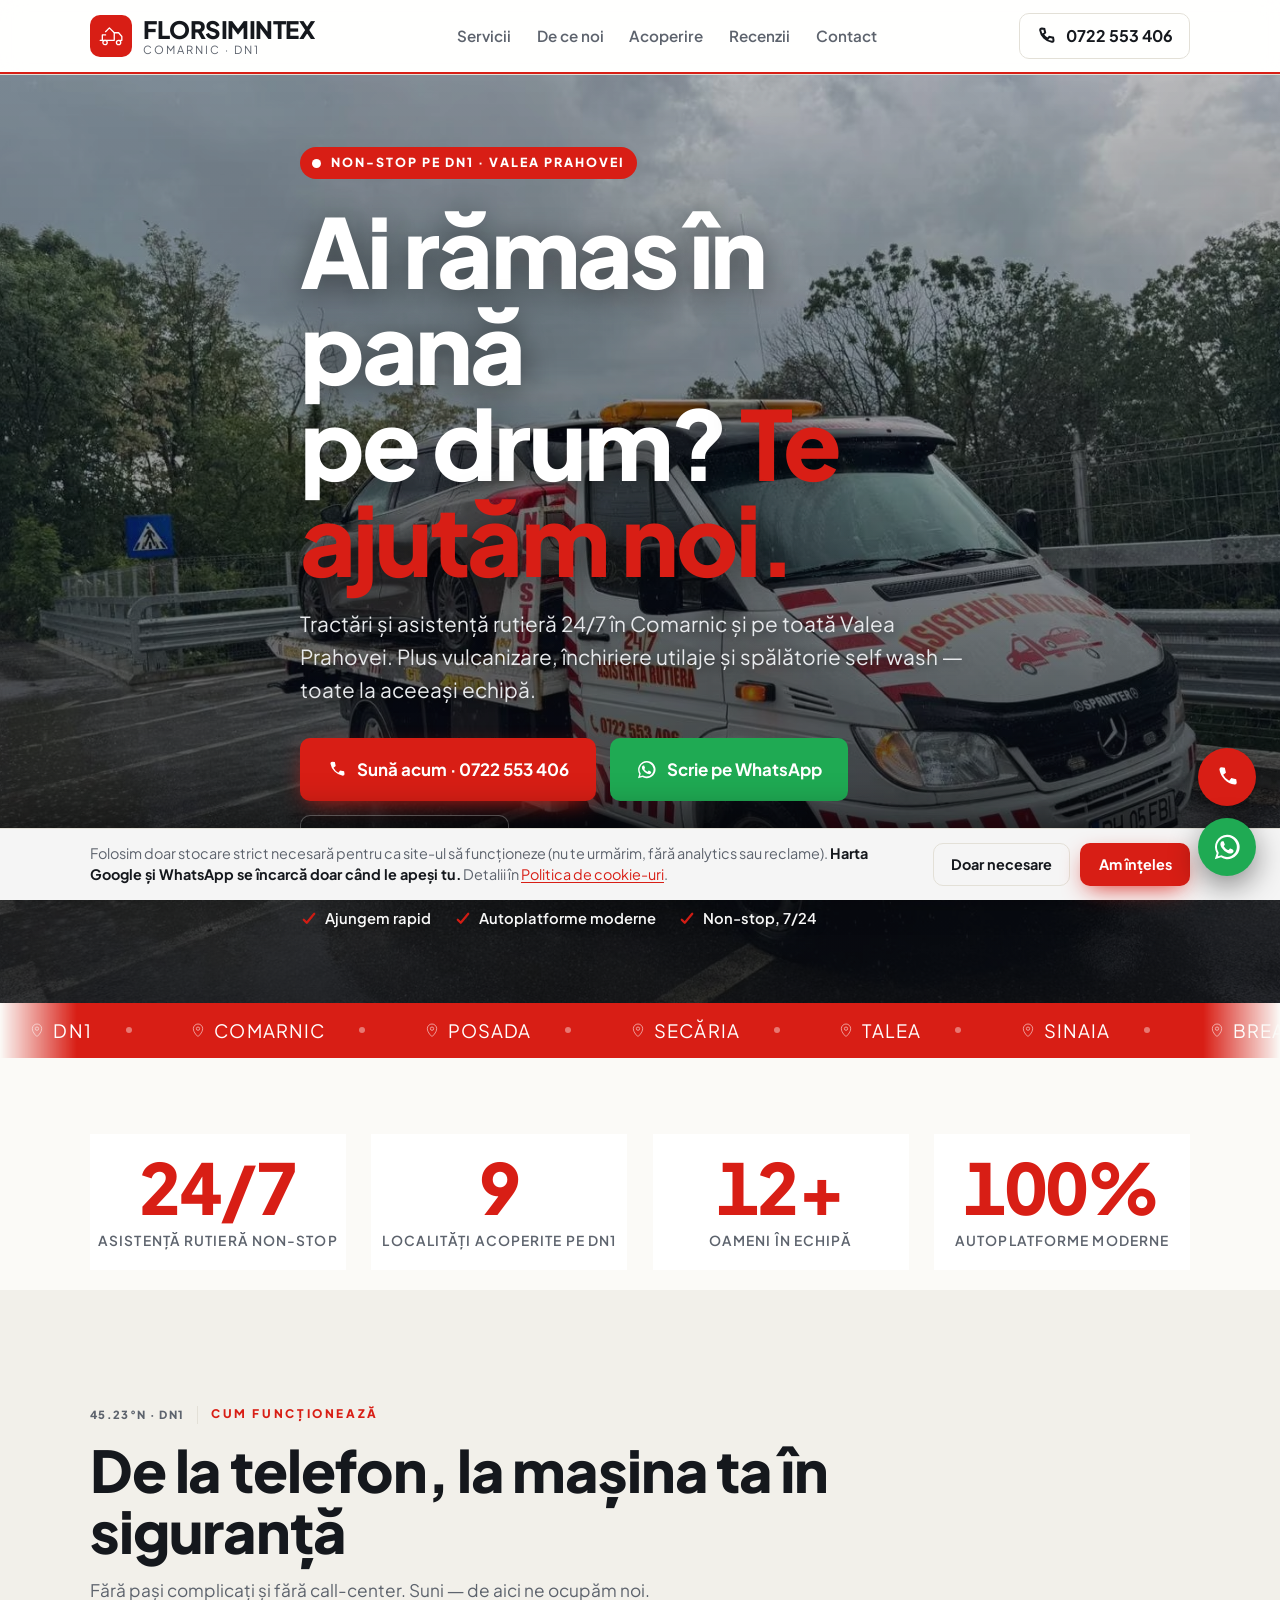
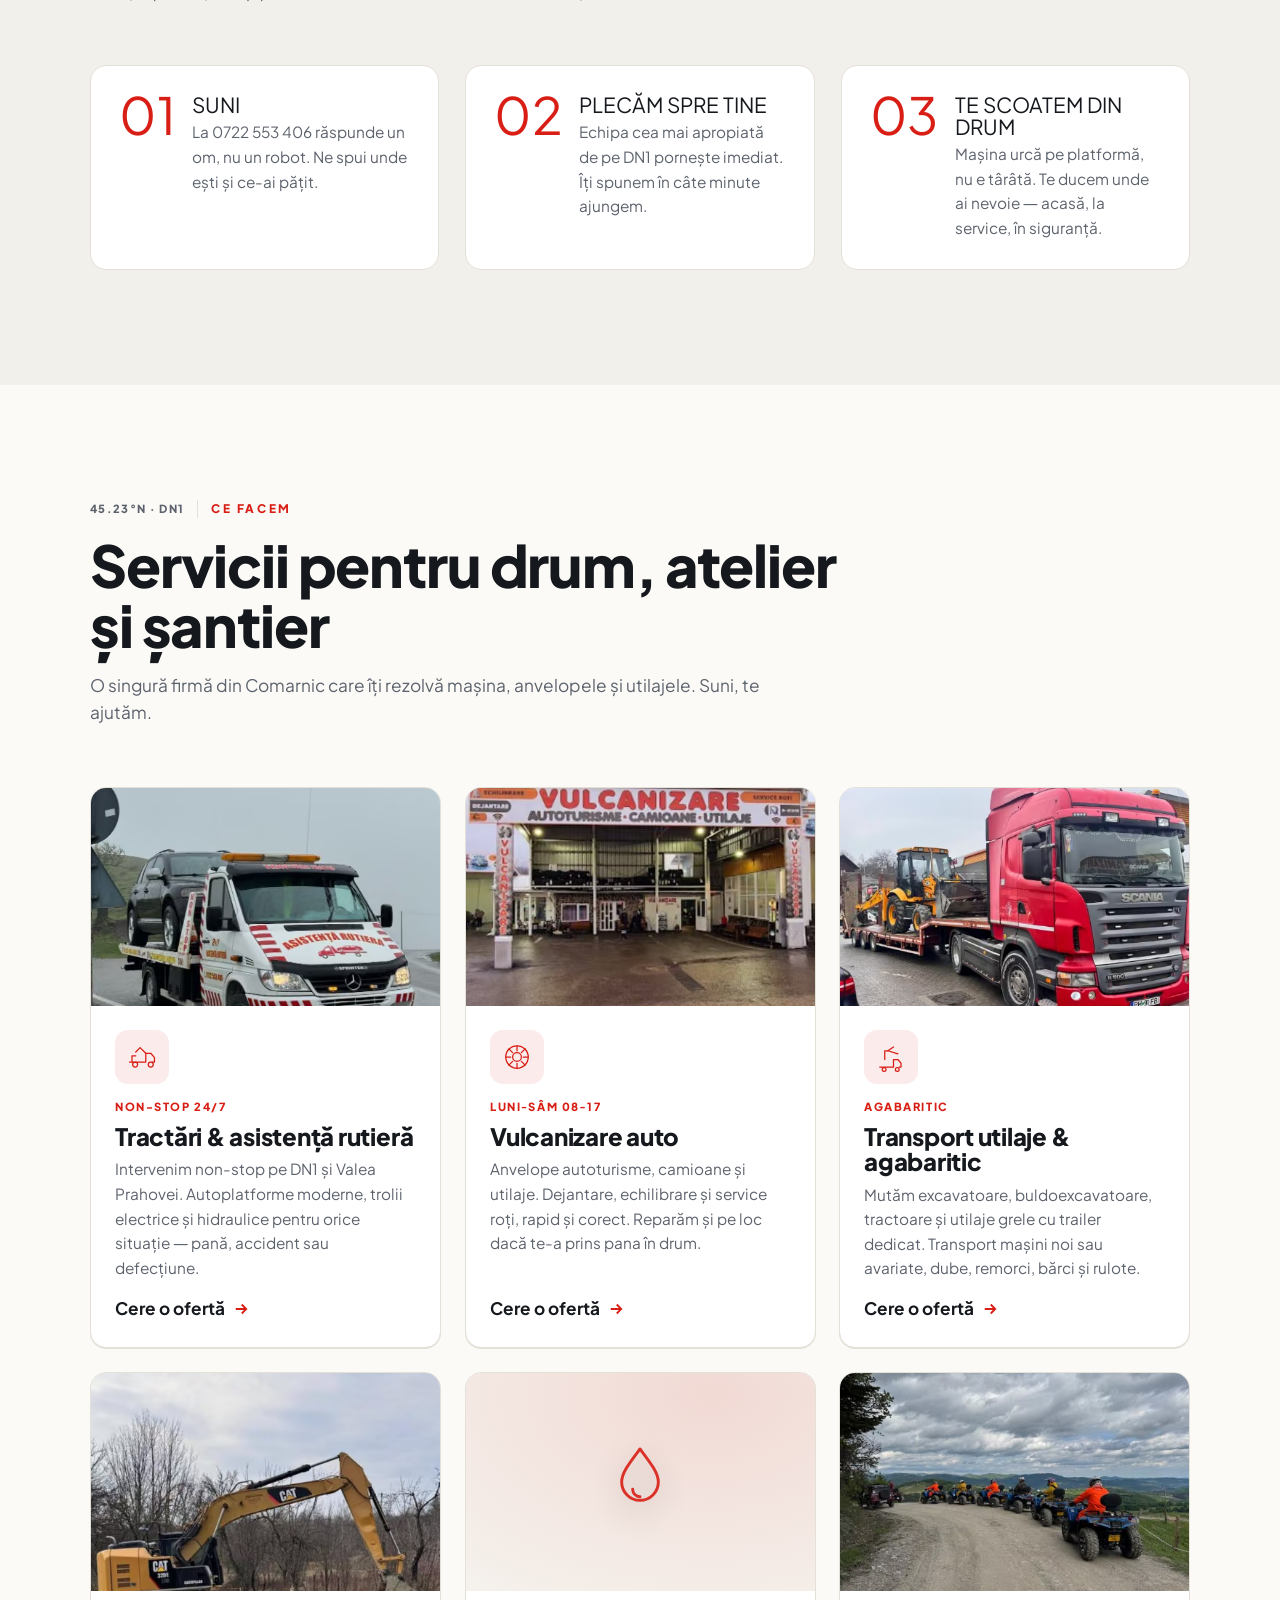
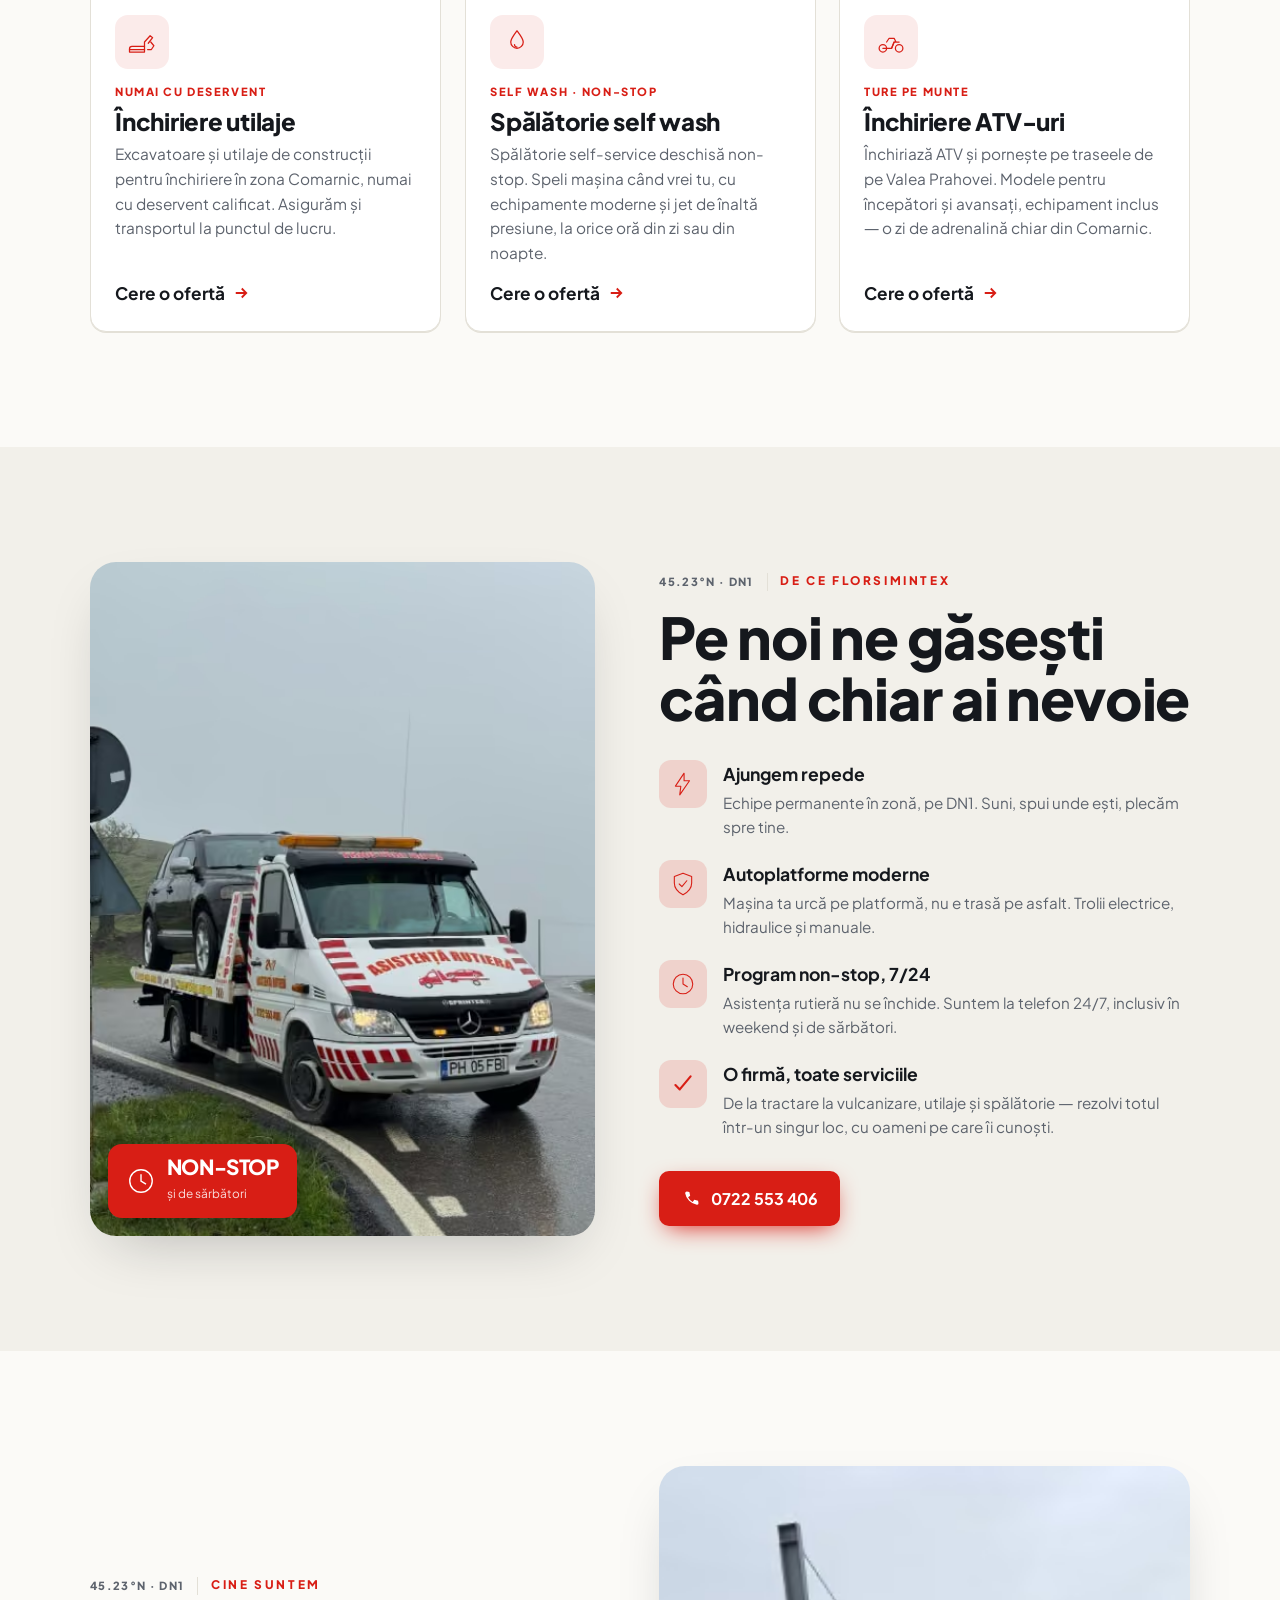
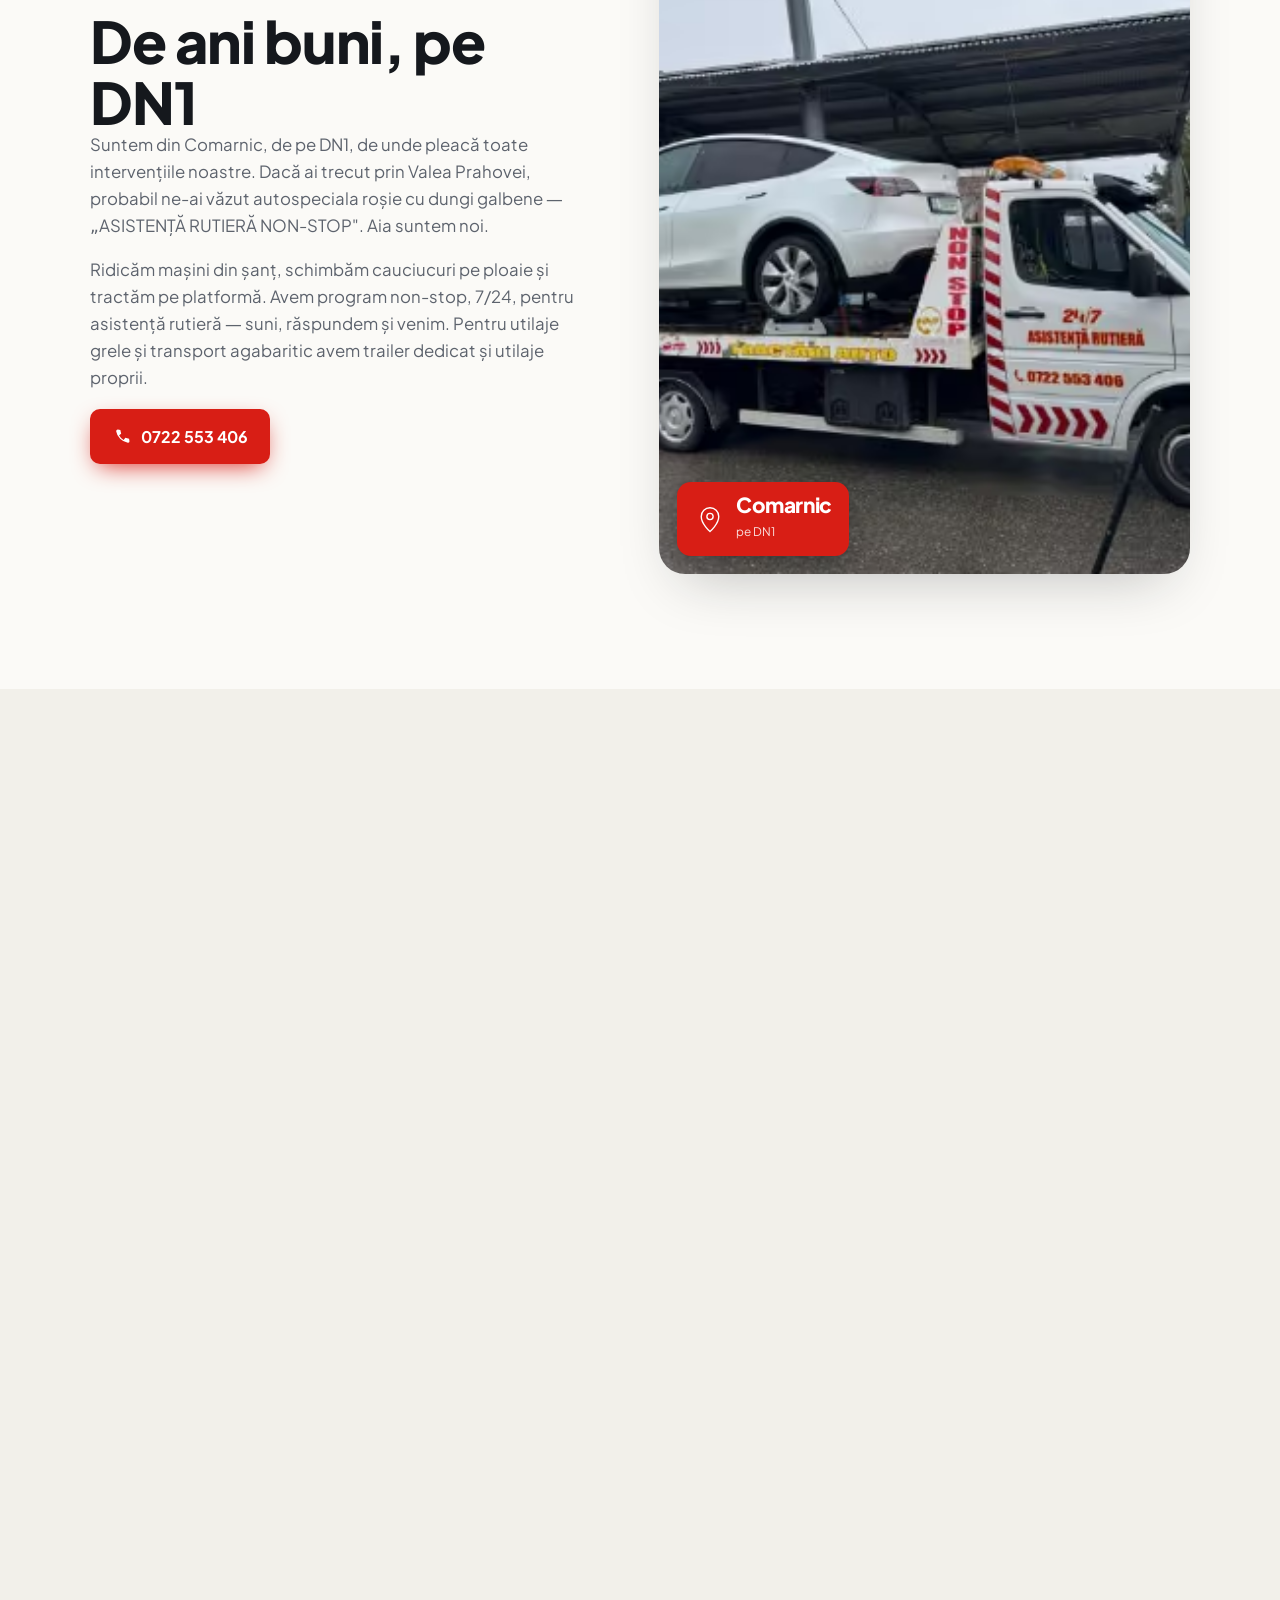
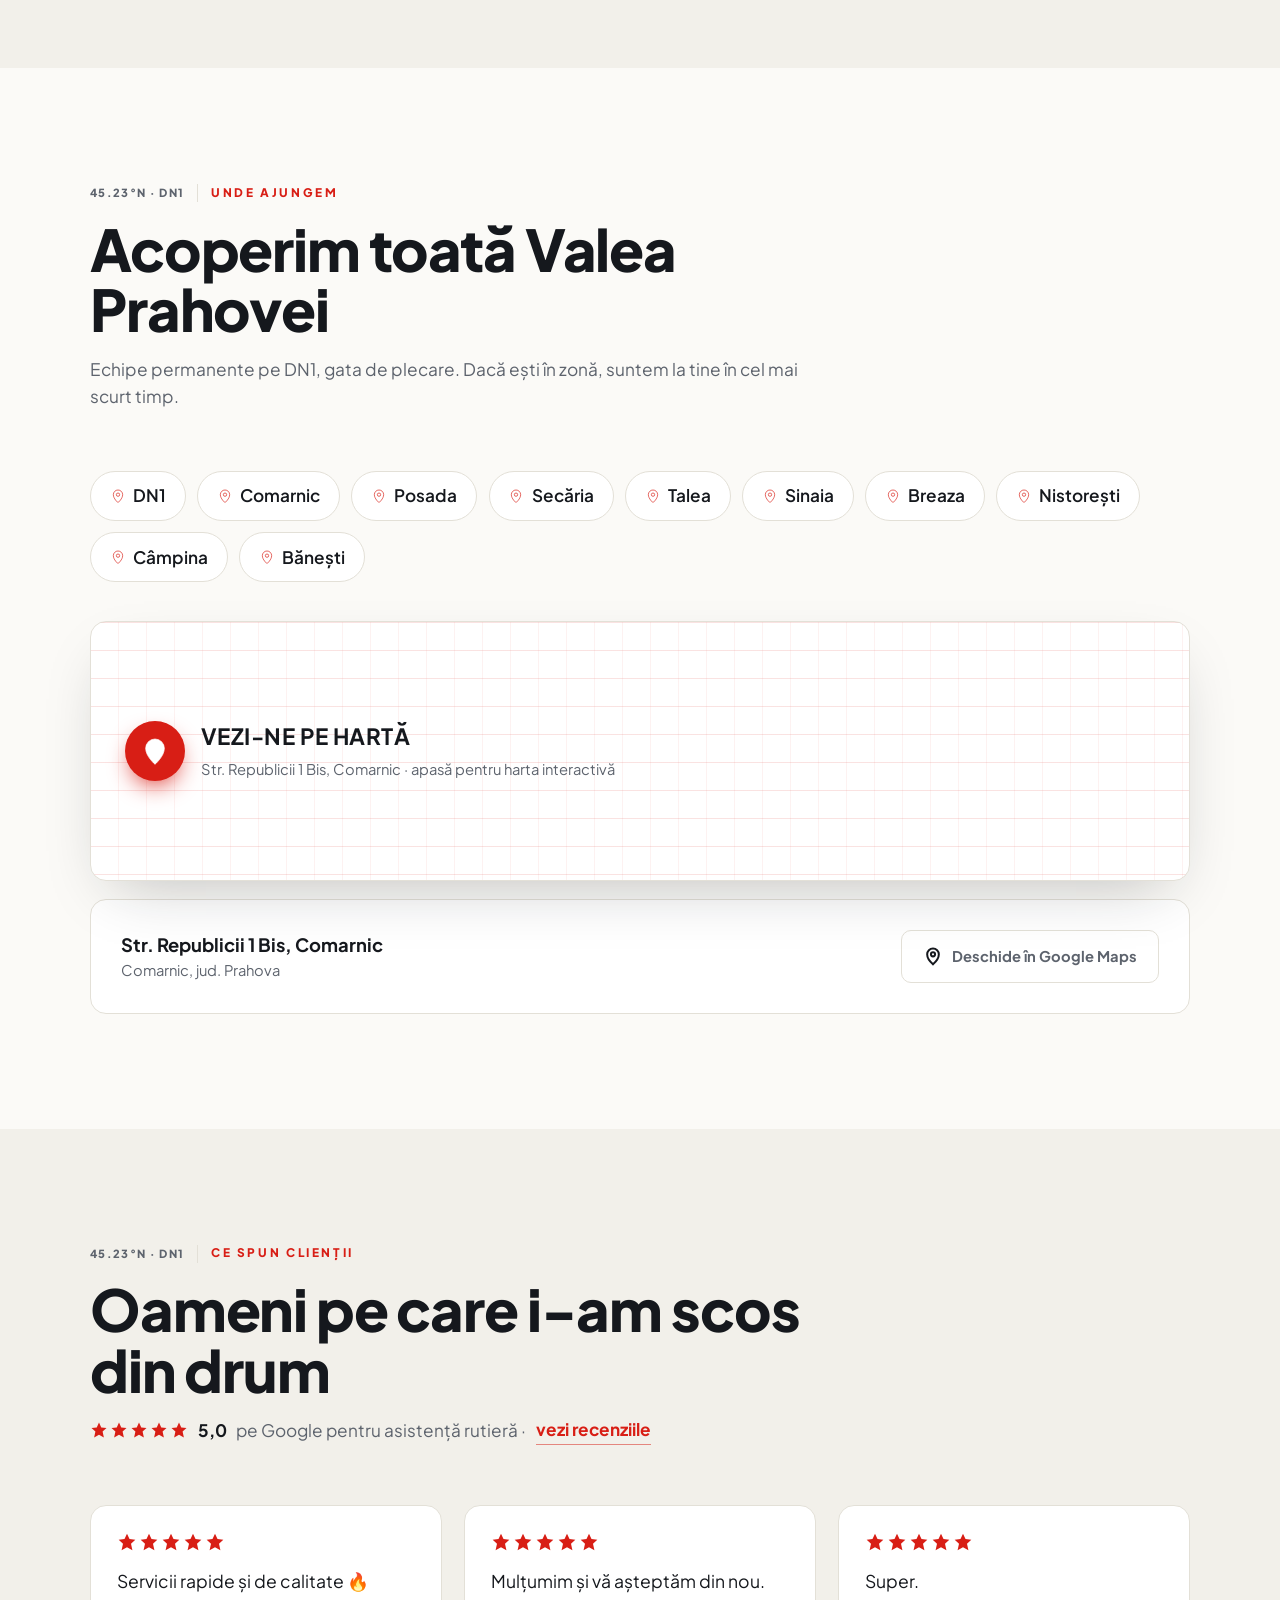
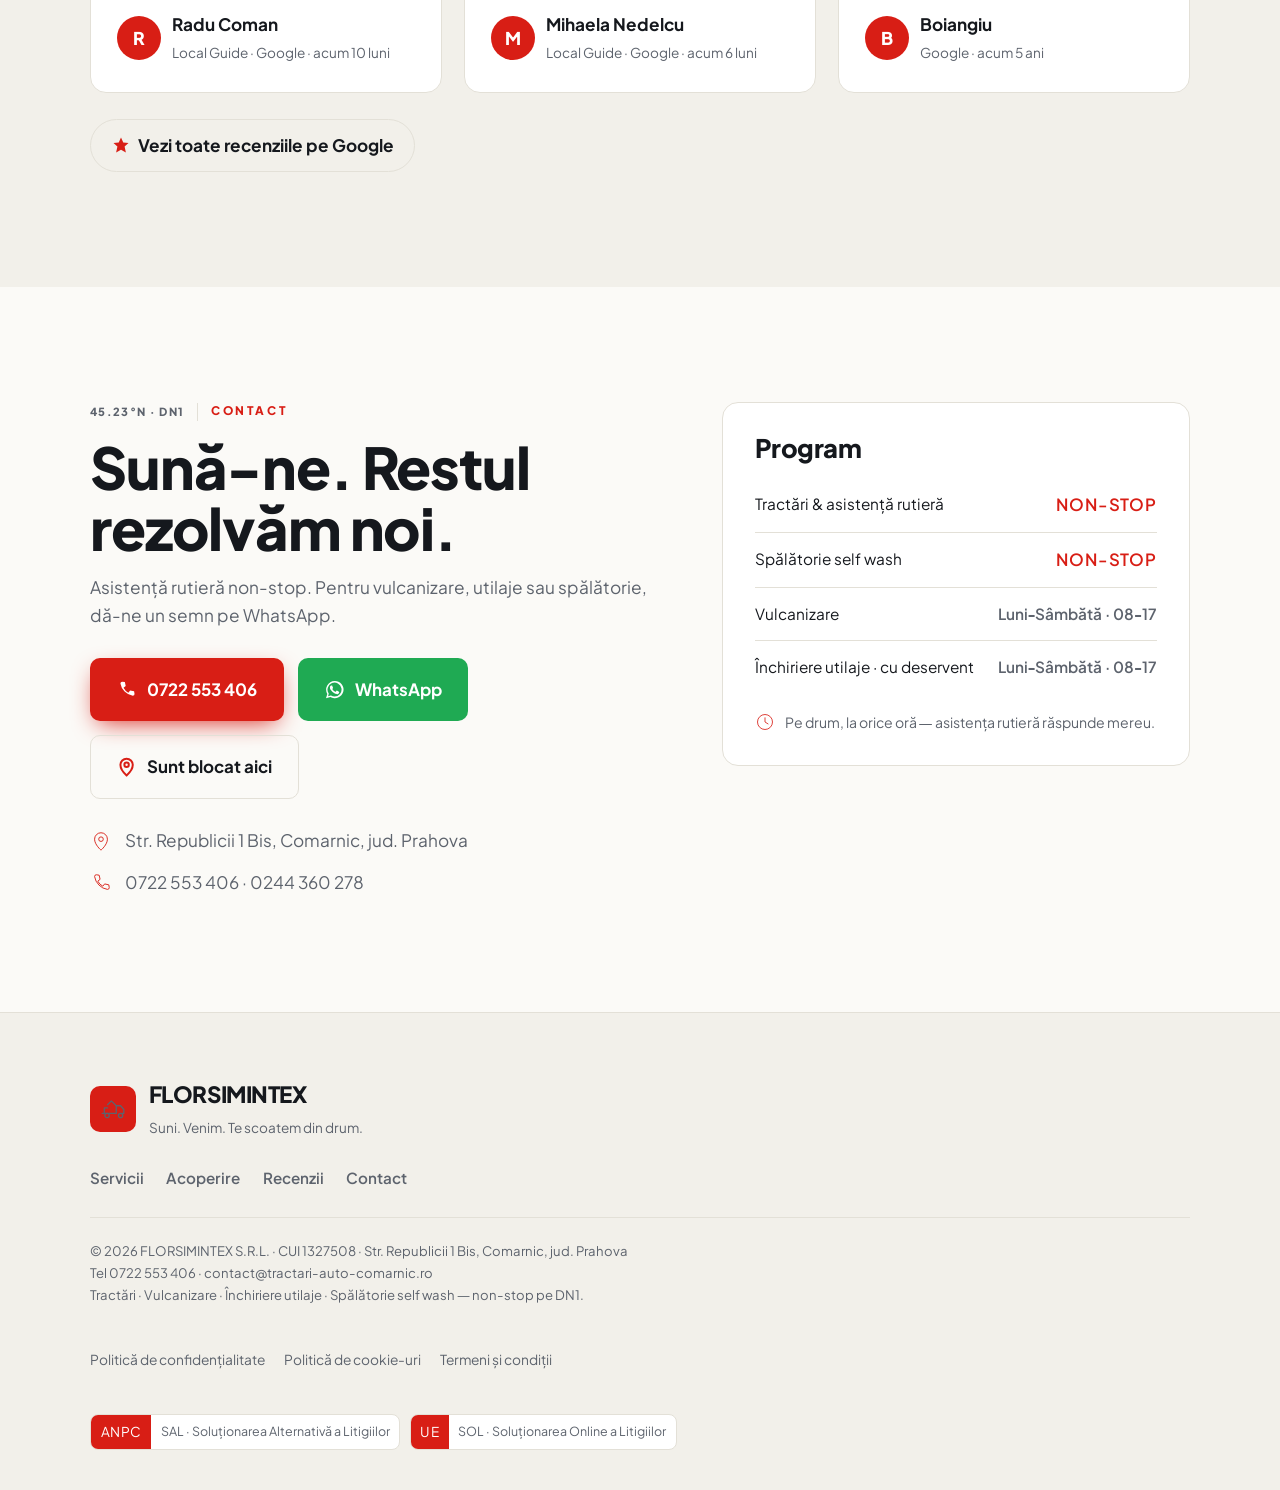
==== commit e7df2bc8: "Scot secțiunea FAQ 'Ce ne întreabă lumea cel mai des' complet (HTML + FAQPage schema + array)" ====
--- a/clean.html
+++ b/clean.html
@@ -30,7 +30,7 @@
 <link rel="stylesheet" href="css/base.css">
 <link rel="stylesheet" href="css/components.css">
 <link rel="stylesheet" href="css/theme-clean.css">
-<script type="application/ld+json">{"@context":"https://schema.org","@graph":[{"@type":["AutoRepair","EmergencyService"],"@id":"https://tractari-auto-comarnic.ro/#business","name":"FLORSIMINTEX S.R.L.","url":"https://tractari-auto-comarnic.ro","image":"https://tractari-auto-comarnic.ro/assets/images/hero-tractare.jpg","telephone":"+40722553406","email":"contact@tractari-auto-comarnic.ro","priceRange":"$$","currenciesAccepted":"RON","address":{"@type":"PostalAddress","streetAddress":"Str. Republicii 1 Bis","addressLocality":"Comarnic","addressRegion":"Prahova","postalCode":"105700","addressCountry":"RO"},"geo":{"@type":"GeoCoordinates","latitude":45.2486,"longitude":25.6361},"hasMap":"https://maps.app.goo.gl/q3RN5pKrEn8EoF1H6","sameAs":["https://maps.app.goo.gl/q3RN5pKrEn8EoF1H6","https://maps.app.goo.gl/4gYi3hnEfFh5eGaT8"],"contactPoint":[{"@type":"ContactPoint","telephone":"+40722553406","email":"contact@tractari-auto-comarnic.ro","contactType":"asistență rutieră","availableLanguage":"ro"},{"@type":"ContactPoint","telephone":"+40244360278","contactType":"birou"}],"areaServed":[{"@type":"Place","name":"DN1"},{"@type":"Place","name":"Comarnic"},{"@type":"Place","name":"Posada"},{"@type":"Place","name":"Secăria"},{"@type":"Place","name":"Talea"},{"@type":"Place","name":"Sinaia"},{"@type":"Place","name":"Breaza"},{"@type":"Place","name":"Nistorești"},{"@type":"Place","name":"Câmpina"},{"@type":"Place","name":"Bănești"}],"openingHoursSpecification":[{"@type":"OpeningHoursSpecification","dayOfWeek":["Monday","Tuesday","Wednesday","Thursday","Friday","Saturday","Sunday"],"opens":"00:00","closes":"23:59"}],"makesOffer":[{"@type":"Offer","name":"Tractări & asistență rutieră"},{"@type":"Offer","name":"Vulcanizare auto"},{"@type":"Offer","name":"Transport utilaje & agabaritic"},{"@type":"Offer","name":"Închiriere utilaje"},{"@type":"Offer","name":"Spălătorie self wash"},{"@type":"Offer","name":"Închiriere ATV-uri"}],"aggregateRating":{"@type":"AggregateRating","ratingValue":"5.0","reviewCount":"3","bestRating":"5"},"review":[{"@type":"Review","author":{"@type":"Person","name":"Radu Coman"},"reviewRating":{"@type":"Rating","ratingValue":5,"bestRating":5},"reviewBody":"Servicii rapide și de calitate 🔥"},{"@type":"Review","author":{"@type":"Person","name":"Mihaela Nedelcu"},"reviewRating":{"@type":"Rating","ratingValue":5,"bestRating":5},"reviewBody":"Mulțumim și vă așteptăm din nou."},{"@type":"Review","author":{"@type":"Person","name":"Boiangiu"},"reviewRating":{"@type":"Rating","ratingValue":5,"bestRating":5},"reviewBody":"Super."}]},{"@type":"Service","@id":"https://tractari-auto-comarnic.ro/#service-0","name":"Tractări & asistență rutieră","description":"Intervenim non-stop pe DN1 și Valea Prahovei. Autoplatforme moderne, trolii electrice și hidraulice pentru orice situație — pană, accident sau defecțiune.","serviceType":"Tractări & asistență rutieră","provider":{"@id":"https://tractari-auto-comarnic.ro/#business"},"areaServed":["DN1","Comarnic","Posada","Secăria","Talea","Sinaia","Breaza","Nistorești","Câmpina","Bănești"]},{"@type":"Service","@id":"https://tractari-auto-comarnic.ro/#service-1","name":"Vulcanizare auto","description":"Anvelope autoturisme, camioane și utilaje. Dejantare, echilibrare și service roți, rapid și corect. Reparăm și pe loc dacă te-a prins pana în drum.","serviceType":"Vulcanizare auto","provider":{"@id":"https://tractari-auto-comarnic.ro/#business"},"areaServed":["DN1","Comarnic","Posada","Secăria","Talea","Sinaia","Breaza","Nistorești","Câmpina","Bănești"]},{"@type":"Service","@id":"https://tractari-auto-comarnic.ro/#service-2","name":"Transport utilaje & agabaritic","description":"Mutăm excavatoare, buldoexcavatoare, tractoare și utilaje grele cu trailer dedicat. Transport mașini noi sau avariate, dube, remorci, bărci și rulote.","serviceType":"Transport utilaje & agabaritic","provider":{"@id":"https://tractari-auto-comarnic.ro/#business"},"areaServed":["DN1","Comarnic","Posada","Secăria","Talea","Sinaia","Breaza","Nistorești","Câmpina","Bănești"]},{"@type":"Service","@id":"https://tractari-auto-comarnic.ro/#service-3","name":"Închiriere utilaje","description":"Excavatoare și utilaje de construcții pentru închiriere în zona Comarnic, numai cu deservent calificat. Asigurăm și transportul la punctul de lucru.","serviceType":"Închiriere utilaje","provider":{"@id":"https://tractari-auto-comarnic.ro/#business"},"areaServed":["DN1","Comarnic","Posada","Secăria","Talea","Sinaia","Breaza","Nistorești","Câmpina","Bănești"]},{"@type":"Service","@id":"https://tractari-auto-comarnic.ro/#service-4","name":"Spălătorie self wash","description":"Spălătorie self-service deschisă non-stop. Speli mașina când vrei tu, cu echipamente moderne și jet de înaltă presiune, la orice oră din zi sau din noapte.","serviceType":"Spălătorie self wash","provider":{"@id":"https://tractari-auto-comarnic.ro/#business"},"areaServed":["DN1","Comarnic","Posada","Secăria","Talea","Sinaia","Breaza","Nistorești","Câmpina","Bănești"]},{"@type":"Service","@id":"https://tractari-auto-comarnic.ro/#service-5","name":"Închiriere ATV-uri","description":"Închiriază ATV și pornește pe traseele de pe Valea Prahovei. Modele pentru începători și avansați, echipament inclus — o zi de adrenalină chiar din Comarnic.","serviceType":"Închiriere ATV-uri","provider":{"@id":"https://tractari-auto-comarnic.ro/#business"},"areaServed":["DN1","Comarnic","Posada","Secăria","Talea","Sinaia","Breaza","Nistorești","Câmpina","Bănești"]},{"@type":"FAQPage","@id":"https://tractari-auto-comarnic.ro/#faq","mainEntity":[{"@type":"Question","name":"Cât costă o tractare?","acceptedAnswer":{"@type":"Answer","text":"Depinde de distanță și de situație. Îți spunem prețul la telefon înainte să pornim — fără surprize."}},{"@type":"Question","name":"Cât de repede ajungeți?","acceptedAnswer":{"@type":"Answer","text":"Avem echipe permanente pe DN1, în zona Comarnic–Sinaia. Suni, îți spunem în câte minute ajungem la tine."}},{"@type":"Question","name":"Ridicați mașini din șanț sau după accident?","acceptedAnswer":{"@type":"Answer","text":"Da. Avem trolii electrice, hidraulice și manuale și autoplatforme moderne pentru orice situație — pană, accident sau defecțiune."}},{"@type":"Question","name":"Tractați și camioane sau utilaje?","acceptedAnswer":{"@type":"Answer","text":"Da. Transportăm utilaje grele și agabaritic cu trailer dedicat, plus dube, remorci, bărci și rulote."}}]}]}</script>
+<script type="application/ld+json">{"@context":"https://schema.org","@graph":[{"@type":["AutoRepair","EmergencyService"],"@id":"https://tractari-auto-comarnic.ro/#business","name":"FLORSIMINTEX S.R.L.","url":"https://tractari-auto-comarnic.ro","image":"https://tractari-auto-comarnic.ro/assets/images/hero-tractare.jpg","telephone":"+40722553406","email":"contact@tractari-auto-comarnic.ro","priceRange":"$$","currenciesAccepted":"RON","address":{"@type":"PostalAddress","streetAddress":"Str. Republicii 1 Bis","addressLocality":"Comarnic","addressRegion":"Prahova","postalCode":"105700","addressCountry":"RO"},"geo":{"@type":"GeoCoordinates","latitude":45.2486,"longitude":25.6361},"hasMap":"https://maps.app.goo.gl/q3RN5pKrEn8EoF1H6","sameAs":["https://maps.app.goo.gl/q3RN5pKrEn8EoF1H6","https://maps.app.goo.gl/4gYi3hnEfFh5eGaT8"],"contactPoint":[{"@type":"ContactPoint","telephone":"+40722553406","email":"contact@tractari-auto-comarnic.ro","contactType":"asistență rutieră","availableLanguage":"ro"},{"@type":"ContactPoint","telephone":"+40244360278","contactType":"birou"}],"areaServed":[{"@type":"Place","name":"DN1"},{"@type":"Place","name":"Comarnic"},{"@type":"Place","name":"Posada"},{"@type":"Place","name":"Secăria"},{"@type":"Place","name":"Talea"},{"@type":"Place","name":"Sinaia"},{"@type":"Place","name":"Breaza"},{"@type":"Place","name":"Nistorești"},{"@type":"Place","name":"Câmpina"},{"@type":"Place","name":"Bănești"}],"openingHoursSpecification":[{"@type":"OpeningHoursSpecification","dayOfWeek":["Monday","Tuesday","Wednesday","Thursday","Friday","Saturday","Sunday"],"opens":"00:00","closes":"23:59"}],"makesOffer":[{"@type":"Offer","name":"Tractări & asistență rutieră"},{"@type":"Offer","name":"Vulcanizare auto"},{"@type":"Offer","name":"Transport utilaje & agabaritic"},{"@type":"Offer","name":"Închiriere utilaje"},{"@type":"Offer","name":"Spălătorie self wash"},{"@type":"Offer","name":"Închiriere ATV-uri"}],"aggregateRating":{"@type":"AggregateRating","ratingValue":"5.0","reviewCount":"3","bestRating":"5"},"review":[{"@type":"Review","author":{"@type":"Person","name":"Radu Coman"},"reviewRating":{"@type":"Rating","ratingValue":5,"bestRating":5},"reviewBody":"Servicii rapide și de calitate 🔥"},{"@type":"Review","author":{"@type":"Person","name":"Mihaela Nedelcu"},"reviewRating":{"@type":"Rating","ratingValue":5,"bestRating":5},"reviewBody":"Mulțumim și vă așteptăm din nou."},{"@type":"Review","author":{"@type":"Person","name":"Boiangiu"},"reviewRating":{"@type":"Rating","ratingValue":5,"bestRating":5},"reviewBody":"Super."}]},{"@type":"Service","@id":"https://tractari-auto-comarnic.ro/#service-0","name":"Tractări & asistență rutieră","description":"Intervenim non-stop pe DN1 și Valea Prahovei. Autoplatforme moderne, trolii electrice și hidraulice pentru orice situație — pană, accident sau defecțiune.","serviceType":"Tractări & asistență rutieră","provider":{"@id":"https://tractari-auto-comarnic.ro/#business"},"areaServed":["DN1","Comarnic","Posada","Secăria","Talea","Sinaia","Breaza","Nistorești","Câmpina","Bănești"]},{"@type":"Service","@id":"https://tractari-auto-comarnic.ro/#service-1","name":"Vulcanizare auto","description":"Anvelope autoturisme, camioane și utilaje. Dejantare, echilibrare și service roți, rapid și corect. Reparăm și pe loc dacă te-a prins pana în drum.","serviceType":"Vulcanizare auto","provider":{"@id":"https://tractari-auto-comarnic.ro/#business"},"areaServed":["DN1","Comarnic","Posada","Secăria","Talea","Sinaia","Breaza","Nistorești","Câmpina","Bănești"]},{"@type":"Service","@id":"https://tractari-auto-comarnic.ro/#service-2","name":"Transport utilaje & agabaritic","description":"Mutăm excavatoare, buldoexcavatoare, tractoare și utilaje grele cu trailer dedicat. Transport mașini noi sau avariate, dube, remorci, bărci și rulote.","serviceType":"Transport utilaje & agabaritic","provider":{"@id":"https://tractari-auto-comarnic.ro/#business"},"areaServed":["DN1","Comarnic","Posada","Secăria","Talea","Sinaia","Breaza","Nistorești","Câmpina","Bănești"]},{"@type":"Service","@id":"https://tractari-auto-comarnic.ro/#service-3","name":"Închiriere utilaje","description":"Excavatoare și utilaje de construcții pentru închiriere în zona Comarnic, numai cu deservent calificat. Asigurăm și transportul la punctul de lucru.","serviceType":"Închiriere utilaje","provider":{"@id":"https://tractari-auto-comarnic.ro/#business"},"areaServed":["DN1","Comarnic","Posada","Secăria","Talea","Sinaia","Breaza","Nistorești","Câmpina","Bănești"]},{"@type":"Service","@id":"https://tractari-auto-comarnic.ro/#service-4","name":"Spălătorie self wash","description":"Spălătorie self-service deschisă non-stop. Speli mașina când vrei tu, cu echipamente moderne și jet de înaltă presiune, la orice oră din zi sau din noapte.","serviceType":"Spălătorie self wash","provider":{"@id":"https://tractari-auto-comarnic.ro/#business"},"areaServed":["DN1","Comarnic","Posada","Secăria","Talea","Sinaia","Breaza","Nistorești","Câmpina","Bănești"]},{"@type":"Service","@id":"https://tractari-auto-comarnic.ro/#service-5","name":"Închiriere ATV-uri","description":"Închiriază ATV și pornește pe traseele de pe Valea Prahovei. Modele pentru începători și avansați, echipament inclus — o zi de adrenalină chiar din Comarnic.","serviceType":"Închiriere ATV-uri","provider":{"@id":"https://tractari-auto-comarnic.ro/#business"},"areaServed":["DN1","Comarnic","Posada","Secăria","Talea","Sinaia","Breaza","Nistorești","Câmpina","Bănești"]}]}</script>
 </head>
 <body>
 
@@ -375,36 +375,6 @@
     </div>
   </section>
 
-  <!-- FAQ -->
-  <section class="section" id="faq">
-    <div class="wrap">
-      <header class="sec-head reveal">
-        <p class="kicker">Întrebări frecvente</p>
-        <h2>Ce ne întreabă lumea cel mai des</h2>
-        <p class="sub">Răspunsuri scurte și oneste. Restul ți le spunem la telefon.</p>
-      </header>
-      <div class="faq">
-        
-        <details class="faq-item reveal">
-          <summary>Cât costă o tractare?<span class="faq-ico" aria-hidden="true"></span></summary>
-          <div class="faq-a"><p>Depinde de distanță și de situație. Îți spunem prețul la telefon înainte să pornim — fără surprize.</p></div>
-        </details>
-        <details class="faq-item reveal">
-          <summary>Cât de repede ajungeți?<span class="faq-ico" aria-hidden="true"></span></summary>
-          <div class="faq-a"><p>Avem echipe permanente pe DN1, în zona Comarnic–Sinaia. Suni, îți spunem în câte minute ajungem la tine.</p></div>
-        </details>
-        <details class="faq-item reveal">
-          <summary>Ridicați mașini din șanț sau după accident?<span class="faq-ico" aria-hidden="true"></span></summary>
-          <div class="faq-a"><p>Da. Avem trolii electrice, hidraulice și manuale și autoplatforme moderne pentru orice situație — pană, accident sau defecțiune.</p></div>
-        </details>
-        <details class="faq-item reveal">
-          <summary>Tractați și camioane sau utilaje?<span class="faq-ico" aria-hidden="true"></span></summary>
-          <div class="faq-a"><p>Da. Transportăm utilaje grele și agabaritic cu trailer dedicat, plus dube, remorci, bărci și rulote.</p></div>
-        </details>
-      </div>
-    </div>
-  </section>
-
   <!-- CONTACT / CTA -->
   <section class="section contact" id="contact">
     <div class="wrap contact-inner">
